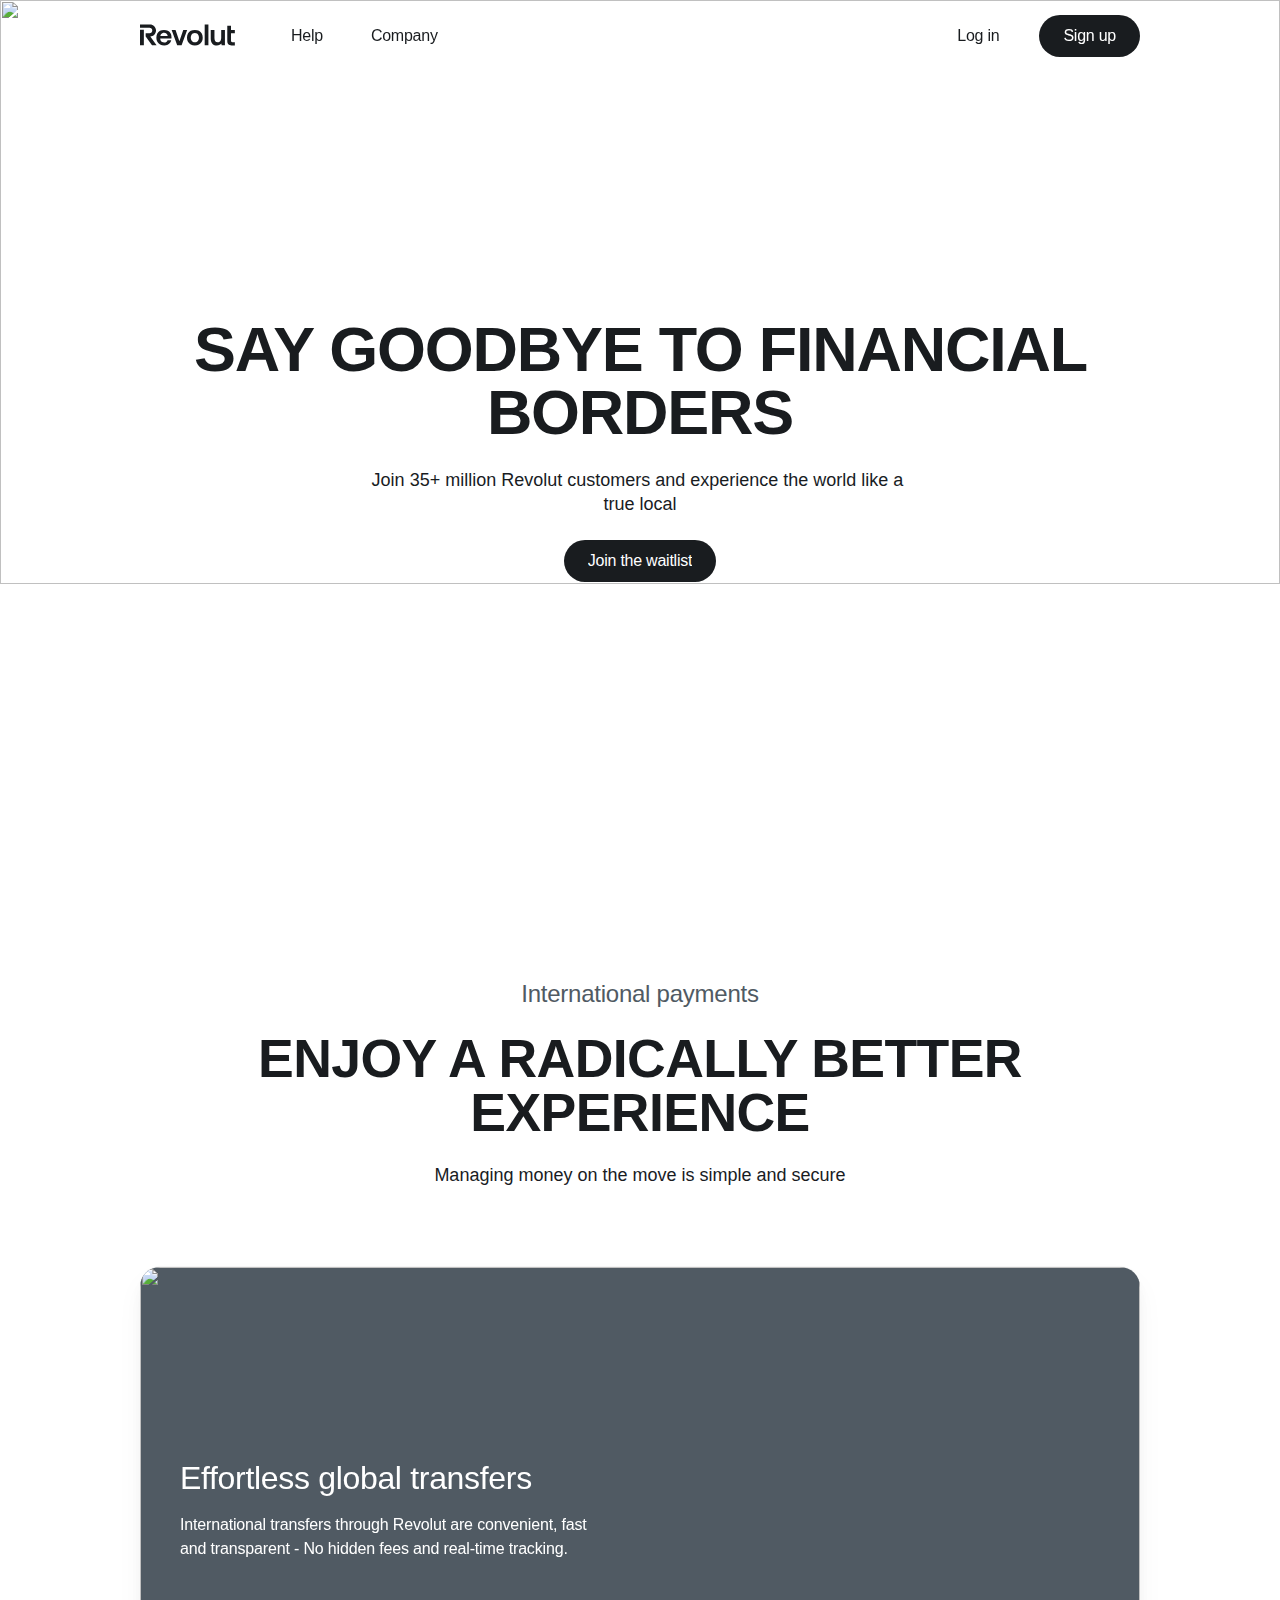
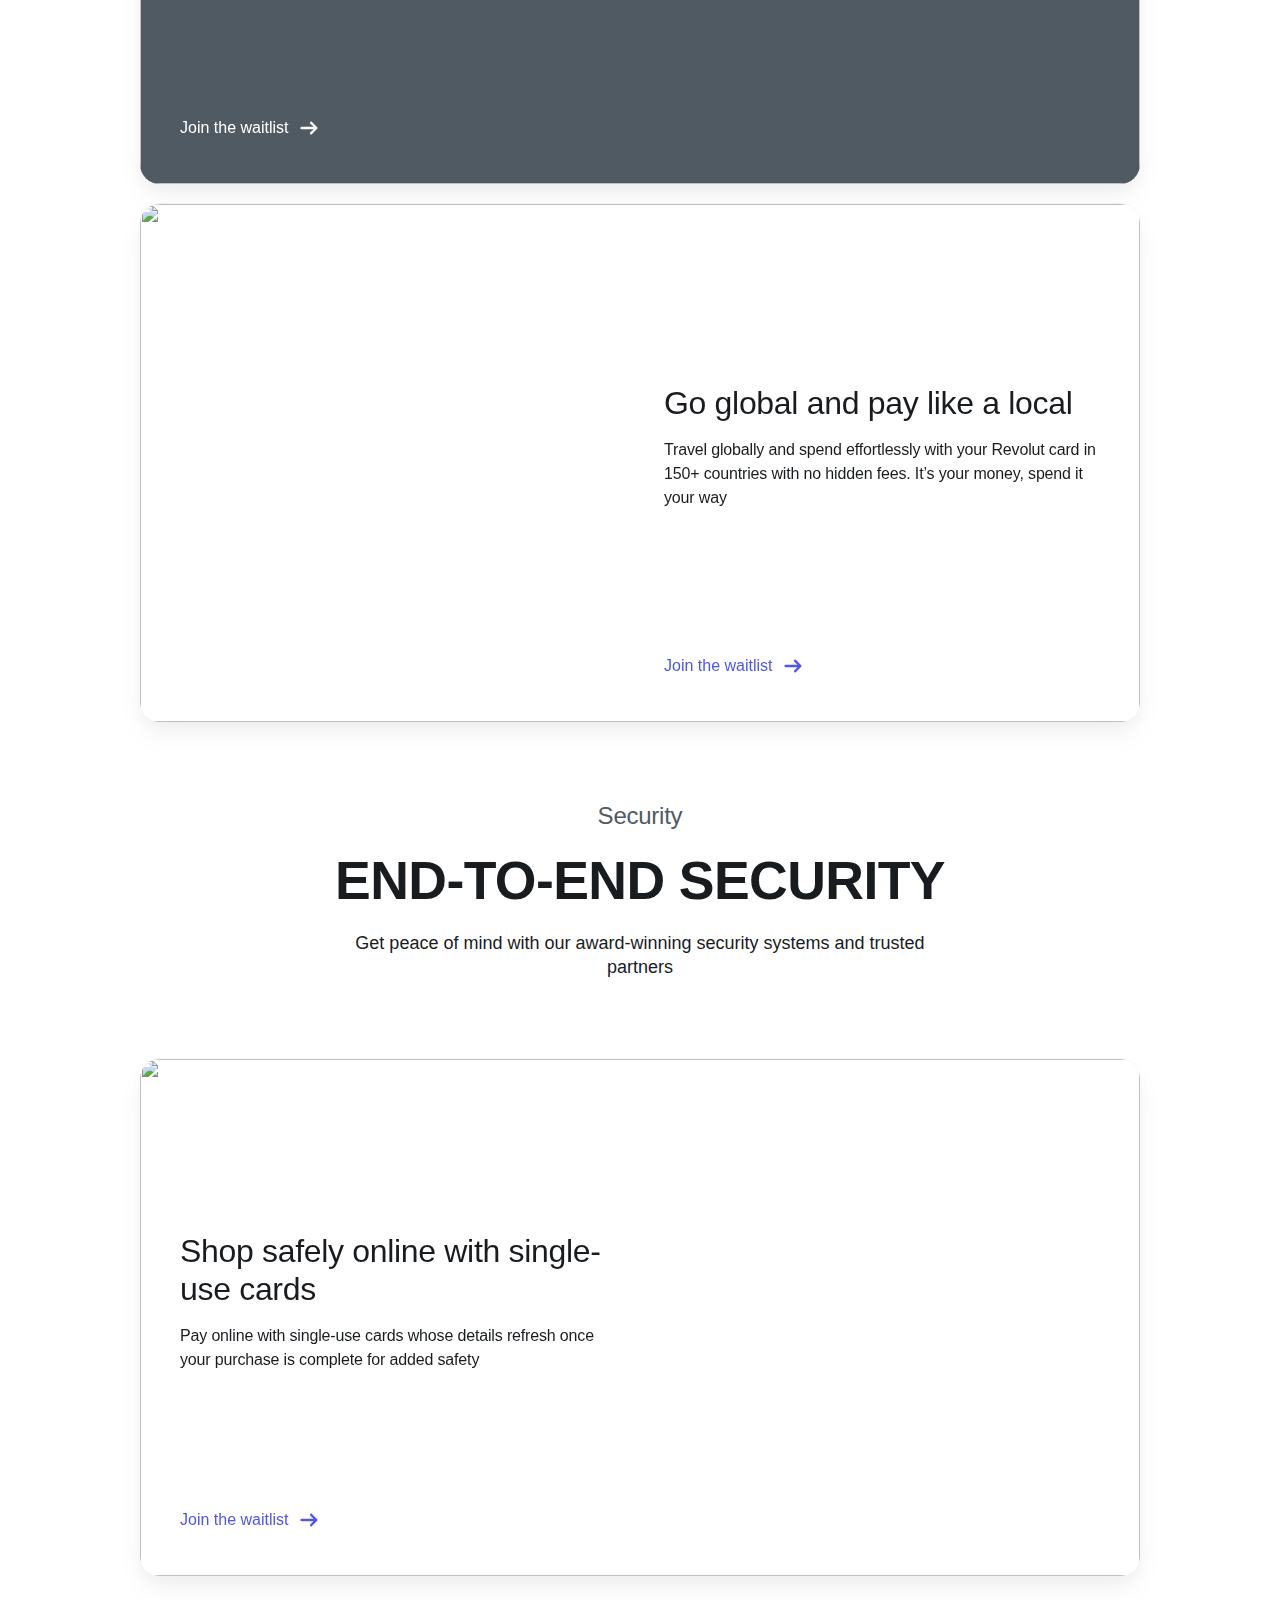
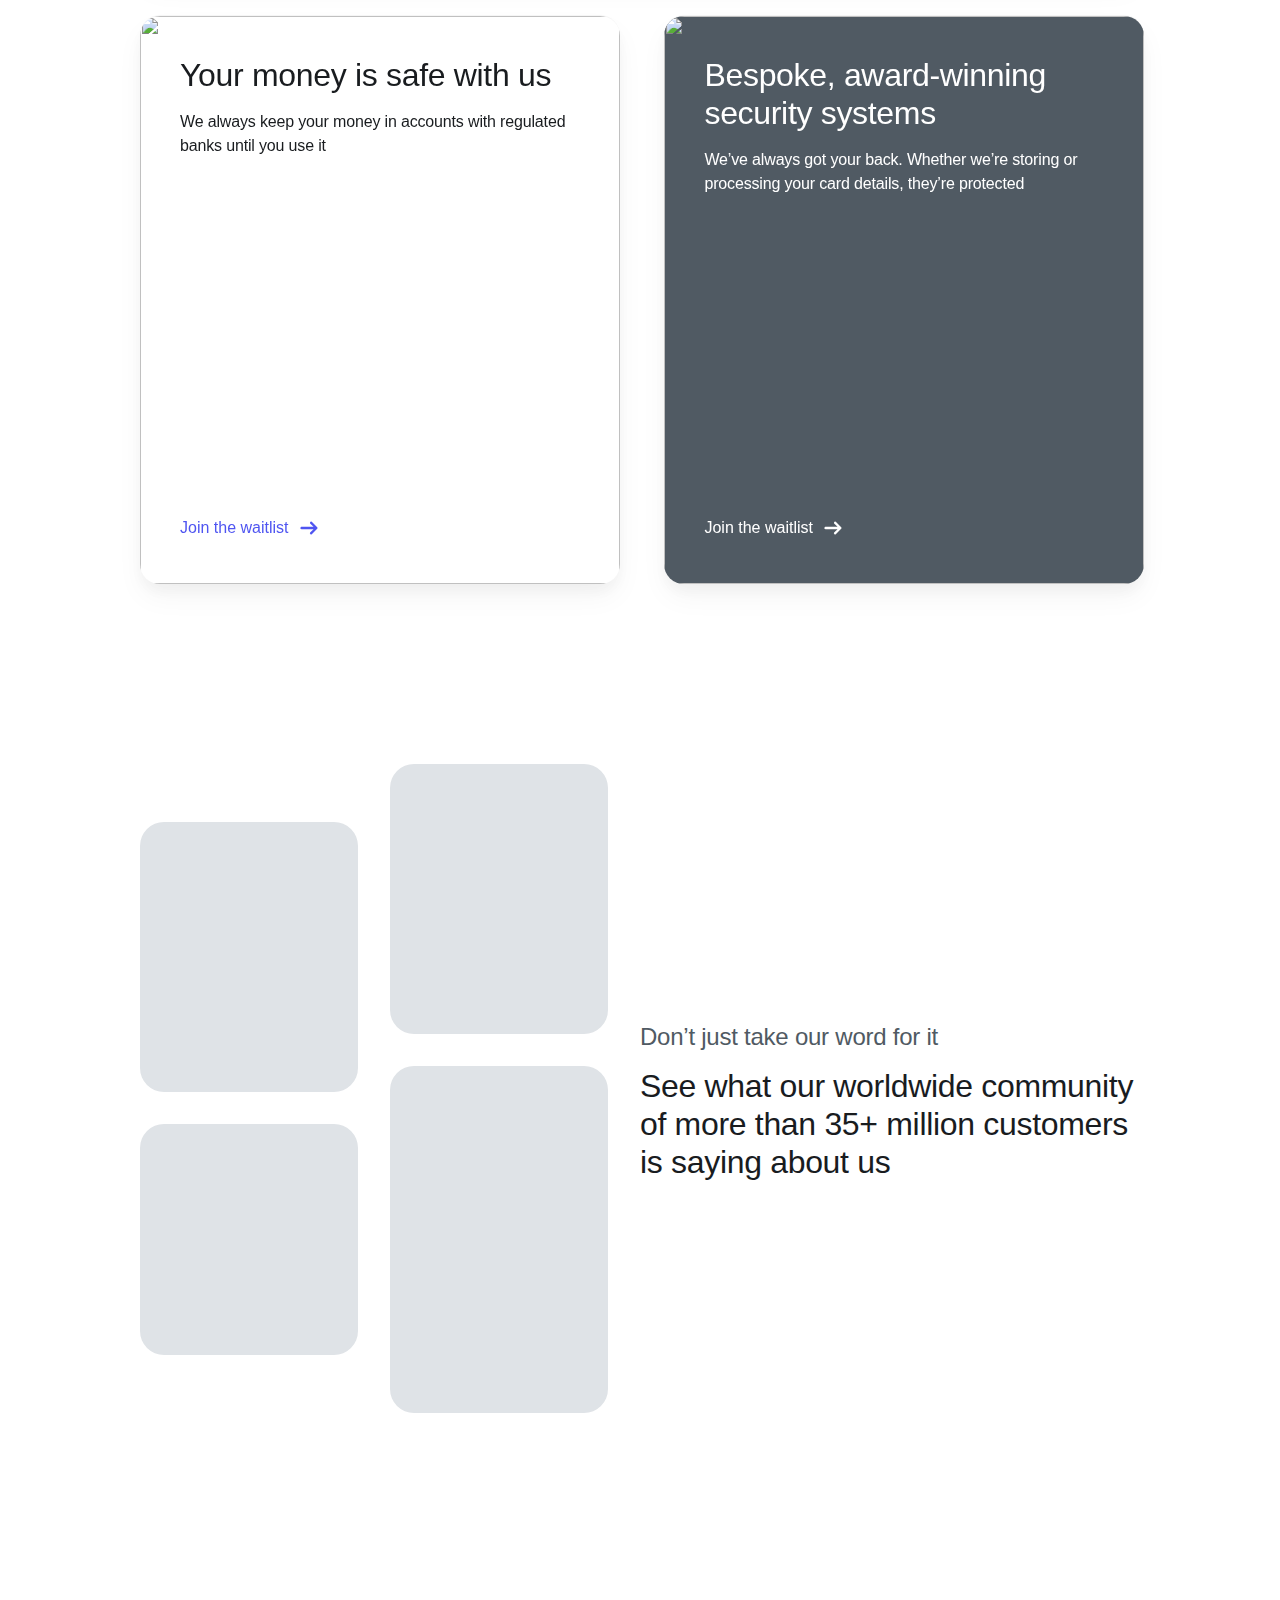
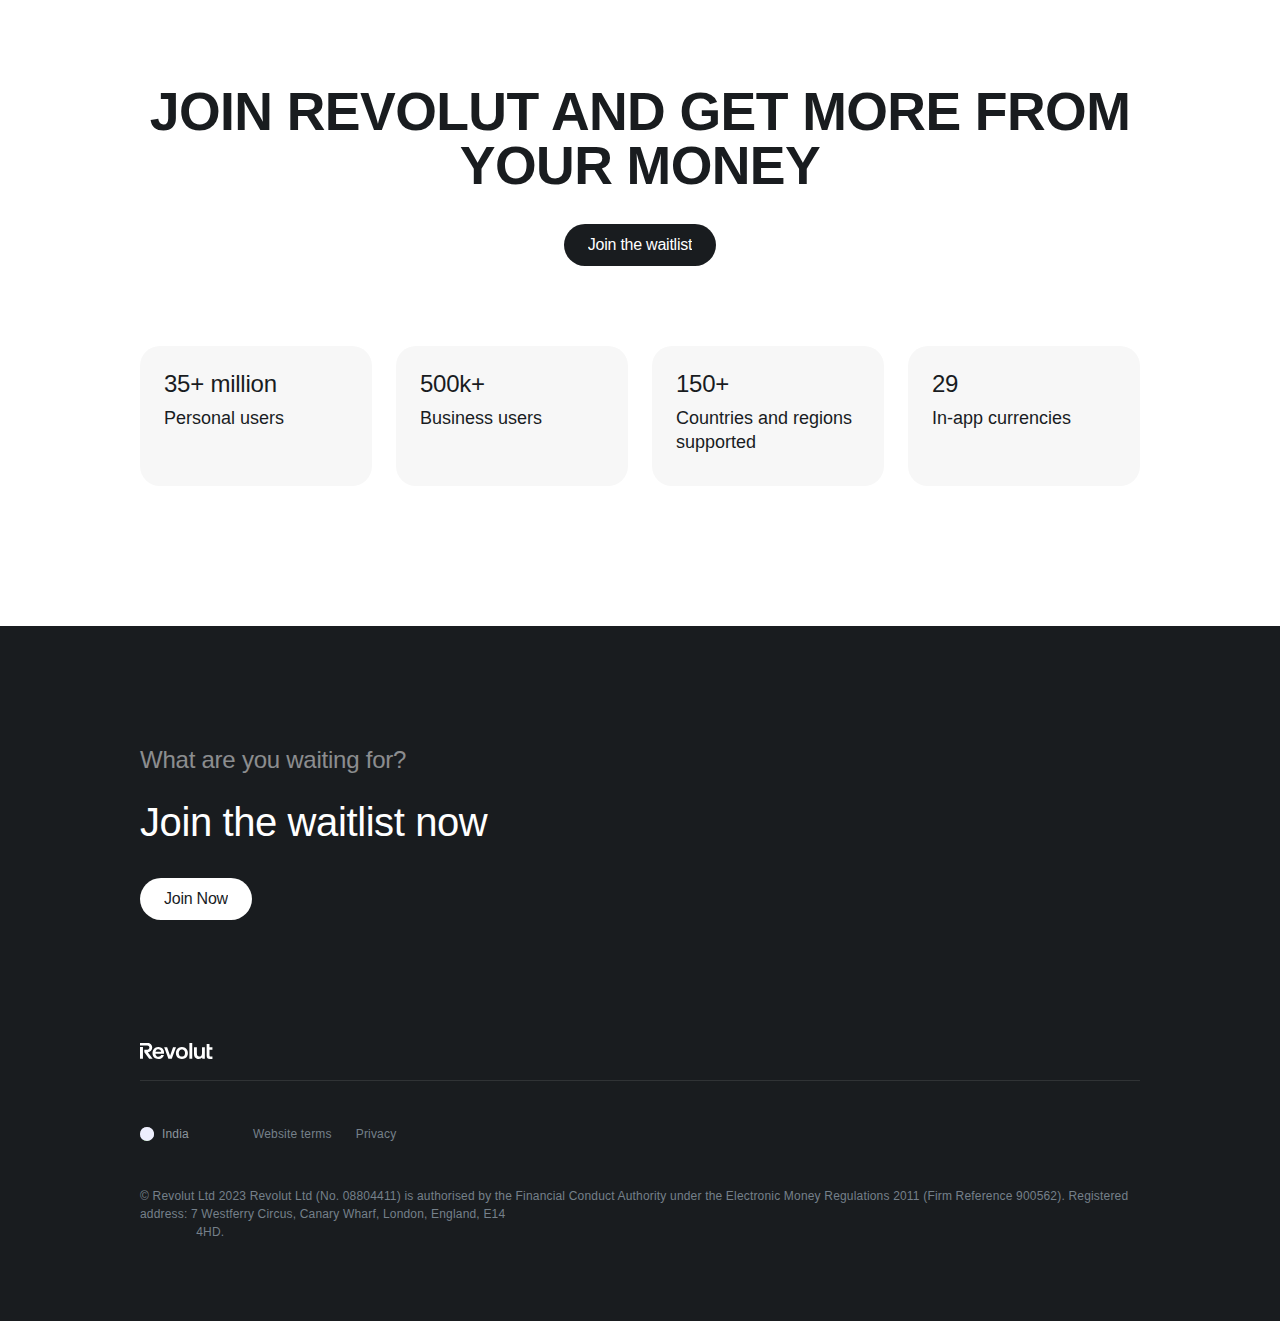
==== www.revolut.com/en-IN/index.html @ b155bac2 "version1" ====
<!DOCTYPE html>
<html data-theme-accessible="true" data-feature-revolut9="true" data-feature-revolut10="true" data-theme="light" lang="en-IN">

<head>
    <meta charSet="utf-8" />
    <title>Revolut India - Breaking financial borders</title>
    <meta name="description" content="Fast and safe international payments with competitive FX rates" />
    <meta name="twitter:card" content="summary_large_image" />
    <meta name="twitter:site" content="@RevolutApp" />
    <meta property="og:title" content="Revolut India - Breaking financial borders" />
    <meta property="og:description" content="Fast and safe international payments with competitive FX rates" />
    <meta property="og:url" content="https://www.revolut.com/en-IN/" />
    <meta property="og:type" content="website" />
    <meta property="og:image" content="https://cdn.revolut.com/website/images/img-og-retail.png" />
    <meta property="og:image:alt" content="Revolut" />
    <meta property="og:image:width" content="1200" />
    <meta property="og:image:height" content="630" />
    <meta property="og:locale" content="en_IN" />
    <meta property="og:site_name" content="Revolut" />
    <link rel="canonical" href="https://www.revolut.com/en-IN/" />
    <meta name="msapplication-TileColor" content="#191C1F" />
    <meta name="viewport" content="initial-scale=1.0, width=device-width" />
    <meta name="format-detection" content="telephone=no" />
    <meta name="theme-color" content="#ffffff" />
    <meta property="keywords" content="India, Remittance, Forex, Foreign Exchange" />
    <link rel="mask-icon" color="#191C1F" href="https://cdn.revolut.com/website/images/safari-pinned-tab.svg" />
    <link rel="apple-touch-icon" sizes="180x180" href="https://cdn.revolut.com/website/images/apple-touch-icon.png" />
    <link rel="icon" type="image/png" sizes="32x32" href="https://cdn.revolut.com/website/images/favicon-32x32.png" />
    <link rel="icon" type="image/png" sizes="16x16" href="https://cdn.revolut.com/website/images/favicon-16x16.png" />
    <link rel="preconnect" href="https://assets.revolut.com" />
    <link rel="dns-prefetch" href="https://assets.revolut.com" />
    <link rel="preconnect" href="https://cdn.revolut.com" />
    <link rel="dns-prefetch" href="https://cdn.revolut.com" />
    <link rel="preload" as="font" type="font/woff2" href="https://assets.revolut.com/media/fonts/AeonikPro-Black.woff2" crossorigin="anonymous" />
    <link rel="preload" as="font" type="font/woff2" href="https://assets.revolut.com/media/fonts/AeonikPro-Medium.woff2" crossorigin="anonymous" />
    <link rel="preload" as="font" type="font/woff2" href="https://assets.revolut.com/media/fonts/AeonikPro-Regular.woff2" crossorigin="anonymous" />
    <link rel="preload" as="font" type="font/woff2" href="https://assets.revolut.com/media/fonts/Inter-Regular.woff2" crossorigin="anonymous" />
    <link rel="preload" as="font" type="font/woff2" href="https://assets.revolut.com/media/fonts/Inter-Medium.woff2" crossorigin="anonymous" />
    <link rel="preload" as="font" type="font/woff2" href="https://assets.revolut.com/media/fonts/Inter-SemiBold.woff2" crossorigin="anonymous" />
    <script type="application/ld+json">
        {
            "@context": "https://schema.org",
            "@type": "Organization",
            "name": "Revolut",
            "url": "http://revolut.com",
            "logo": "https://cdn.revolut.com/website/images/revolut-logo.svg",
            "sameAs": ["https://www.facebook.com/revolutapp", "https://www.instagram.com/revolutapp", "https://twitter.com/RevolutApp", "https://www.linkedin.com/company/revolut", "https://www.tiktok.com/@revolutapp"]
        }
    </script>
    <meta name="robots" content="index,follow" />
    <link rel="preload" as="image" imageSrcSet="/_next/image-asset/w:1080/q:90/https%3A%2F%2Fassets.revolut.com%2Fwebsite%2Fassets%2Fretail%2Fhome-V4%2FHero.jpg 1080w, /_next/image-asset/w:2048/q:90/https%3A%2F%2Fassets.revolut.com%2Fwebsite%2Fassets%2Fretail%2Fhome-V4%2FHero.jpg 2048w, /_next/image-asset/w:3840/q:90/https%3A%2F%2Fassets.revolut.com%2Fwebsite%2Fassets%2Fretail%2Fhome-V4%2FHero.jpg 3840w"
        imageSizes="100vw" />
    <link rel="preload" as="image" imageSrcSet="/_next/image-asset/w:1080/q:90/https%3A%2F%2Fassets.revolut.com%2Fwebsite%2Fassets%2Fretail%2Fhome-V4%2FHero_Mobile.png 1080w, /_next/image-asset/w:2048/q:90/https%3A%2F%2Fassets.revolut.com%2Fwebsite%2Fassets%2Fretail%2Fhome-V4%2FHero_Mobile.png 2048w, /_next/image-asset/w:3840/q:90/https%3A%2F%2Fassets.revolut.com%2Fwebsite%2Fassets%2Fretail%2Fhome-V4%2FHero_Mobile.png 3840w"
        imageSizes="100vw" />
    <meta name="next-head-count" content="39" /><noscript data-n-css=""></noscript>
    <script defer="" nomodule="" src="https://www.revolut.com/_next/static/chunks/polyfills-c67a75d1b6f99dc8.js"></script>
    <script src="https://polyfill.io/v3/polyfill.min.js?features=Intl.getCanonicalLocales%2CIntl.Locale%2CIntl.PluralRules%2CIntl.PluralRules.~locale.en%2CIntl.NumberFormat%2CIntl.NumberFormat.~locale.en%2CIntl.DisplayNames%2CIntl.DisplayNames.~locale.en%2CIntl.DateTimeFormat%2CIntl.DateTimeFormat.~locale.en%2CIntl.DateTimeFormat.prototype.formatToParts%2CObject.hasOwn&amp;flags=gated"
        defer="" data-nscript="beforeInteractive"></script>
    <script defer="" src="https://www.revolut.com/_next/static/chunks/4170-8972f0ad0fb1a975.js"></script>
    <script defer="" src="https://www.revolut.com/_next/static/chunks/2032-7e5bb8412aa724ac.js"></script>
    <script defer="" src="https://www.revolut.com/_next/static/chunks/387-2b22572f865d04f8.js"></script>
    <script defer="" src="https://www.revolut.com/_next/static/chunks/5146.e128679694c3f7fb.js"></script>
    <script defer="" src="https://www.revolut.com/_next/static/chunks/2675-a2d3faa7af99776e.js"></script>
    <script defer="" src="https://www.revolut.com/_next/static/chunks/2613.cb93b96804452a94.js"></script>
    <script defer="" src="https://www.revolut.com/_next/static/chunks/7164.e6237651c1ced95f.js"></script>
    <script defer="" src="https://www.revolut.com/_next/static/chunks/1074.250140c0f70c31c3.js"></script>
    <script defer="" src="https://www.revolut.com/_next/static/chunks/9501.c33864c5aa279509.js"></script>
    <script defer="" src="https://www.revolut.com/_next/static/chunks/9920.845ccaaedc585a77.js"></script>
    <script defer="" src="https://www.revolut.com/_next/static/chunks/5166.f11514133935a4ba.js"></script>
    <script defer="" src="https://www.revolut.com/_next/static/chunks/4226.dff07f55148b4f58.js"></script>
    <script defer="" src="https://www.revolut.com/_next/static/chunks/3920.50201734c215ed3a.js"></script>
    <script defer="" src="https://www.revolut.com/_next/static/chunks/5162.27571315000cfecf.js"></script>
    <script defer="" src="https://www.revolut.com/_next/static/chunks/5249.31cd75933fb39654.js"></script>
    <script defer="" src="https://www.revolut.com/_next/static/chunks/7403.3a4cbb9aca0c8d2a.js"></script>
    <script defer="" src="https://www.revolut.com/_next/static/chunks/8588.b25c63d3e6b22b18.js"></script>
    <script defer="" src="https://www.revolut.com/_next/static/chunks/8019.691ce3f987b0f425.js"></script>
    <script src="https://www.revolut.com/_next/static/chunks/webpack-006709b7a7e1d212.js" defer=""></script>
    <script src="https://www.revolut.com/_next/static/chunks/framework-ce84985cd166733a.js" defer=""></script>
    <script src="https://www.revolut.com/_next/static/chunks/main-60a9269c1fed0b0c.js" defer=""></script>
    <script src="https://www.revolut.com/_next/static/chunks/pages/_app-c78b531d87e79c82.js" defer=""></script>
    <script src="https://www.revolut.com/_next/static/chunks/8237-f2d53748f9552754.js" defer=""></script>
    <script src="https://www.revolut.com/_next/static/chunks/5898-a06a0cd3e2f9e475.js" defer=""></script>
    <script src="https://www.revolut.com/_next/static/chunks/4257-37ad6544fb3fd3d6.js" defer=""></script>
    <script src="https://www.revolut.com/_next/static/chunks/2265-d0e89ed5b8865dd9.js" defer=""></script>
    <script src="https://www.revolut.com/_next/static/chunks/9133-6f016396b5cf8ed9.js" defer=""></script>
    <script src="https://www.revolut.com/_next/static/chunks/1722-1295ddd4e1a95855.js" defer=""></script>
    <script src="https://www.revolut.com/_next/static/chunks/3245-c4af5eb19d33c89b.js" defer=""></script>
    <script src="https://www.revolut.com/_next/static/chunks/2238-44aaf9fdf9ee1f70.js" defer=""></script>
    <script src="https://www.revolut.com/_next/static/chunks/1664-62d579b4ba66033d.js" defer=""></script>
    <script src="https://www.revolut.com/_next/static/chunks/2055-9dd3068cb2c240a8.js" defer=""></script>
    <script src="https://www.revolut.com/_next/static/chunks/6563-22baf3c993b8d609.js" defer=""></script>
    <script src="https://www.revolut.com/_next/static/chunks/1579-760769b472404c7e.js" defer=""></script>
    <script src="https://www.revolut.com/_next/static/chunks/6633-b57d307940be750d.js" defer=""></script>
    <script src="https://www.revolut.com/_next/static/chunks/2426-912c5c166c474faf.js" defer=""></script>
    <script src="https://www.revolut.com/_next/static/chunks/6295-6dd93411b0fceeb6.js" defer=""></script>
    <script src="https://www.revolut.com/_next/static/chunks/6206-330a3fe4e2604195.js" defer=""></script>
    <script src="https://www.revolut.com/_next/static/chunks/9716-e6003502c7ddcb76.js" defer=""></script>
    <script src="https://www.revolut.com/_next/static/chunks/121-ce95ae4d6edb79d9.js" defer=""></script>
    <script src="https://www.revolut.com/_next/static/chunks/1586-193ec4fb6cc600da.js" defer=""></script>
    <script src="https://www.revolut.com/_next/static/chunks/8465-d1a3386efcce5330.js" defer=""></script>
    <script src="https://www.revolut.com/_next/static/chunks/4325-846e0dc36700b7f1.js" defer=""></script>
    <script src="https://www.revolut.com/_next/static/chunks/8910-f7e153d9fa6c4327.js" defer=""></script>
    <script src="https://www.revolut.com/_next/static/chunks/pages/index-5855bca0ea9fb5a2.js" defer=""></script>
    <script src="https://www.revolut.com/_next/static/s-uPSPfooIAAGzwnpf2Cl/_buildManifest.js" defer=""></script>
    <script src="https://www.revolut.com/_next/static/s-uPSPfooIAAGzwnpf2Cl/_ssgManifest.js" defer=""></script>
    <style data-styled="" data-styled-version="5.3.11">
        .eMtgdA {
            box-sizing: border-box;
            margin: 0;
            padding: 0;
            font: inherit;
        }

        /*!sc*/

        .hTFxko {
            box-sizing: border-box;
            margin: 0;
            padding: 0;
            font: inherit;
            min-width: 0;
        }

        /*!sc*/

        .bkCnie {
            box-sizing: border-box;
            margin: 0;
            padding: 0;
            font: inherit;
            -webkit-flex: 1 1;
            -ms-flex: 1 1;
            flex: 1 1;
            height: var(--rui-space-s32);
            display: -webkit-box;
            display: -webkit-flex;
            display: -ms-flexbox;
            display: flex;
        }

        /*!sc*/

        @media screen and (min-width:1920px) {
            .bkCnie {
                height: var(--rui-space-s40);
            }
        }

        /*!sc*/

        .iUDYJj {
            box-sizing: border-box;
            margin: 0;
            padding: 0;
            font: inherit;
            width: 100%;
        }

        /*!sc*/

        .gwbgho {
            box-sizing: border-box;
            margin: 0;
            padding: 0;
            font: inherit;
            display: -webkit-box;
            display: -webkit-flex;
            display: -ms-flexbox;
            display: flex;
        }

        /*!sc*/

        .bwaeom {
            box-sizing: border-box;
            margin: 0;
            padding: 0;
            font: inherit;
            pointer-events: none;
            min-width: 0;
        }

        /*!sc*/

        .bqwQoF {
            box-sizing: border-box;
            margin: 0;
            padding: 0;
            font: inherit;
        }

        /*!sc*/

        @media screen and (min-width:1024px) {
            .bqwQoF {
                display: none;
            }
        }

        /*!sc*/

        .cgrqMs {
            box-sizing: border-box;
            margin: 0;
            padding: 0;
            font: inherit;
            max-width: 100%;
            min-height: 100vh;
        }

        /*!sc*/

        .gJMito {
            box-sizing: border-box;
            margin: 0;
            padding: 0;
            font: inherit;
            min-height: auto;
            display: -webkit-box;
            display: -webkit-flex;
            display: -ms-flexbox;
            display: flex;
        }

        /*!sc*/

        @media screen and (min-width:1024px) {
            .gJMito {
                min-height: 100vh;
            }
        }

        /*!sc*/

        .hkXscJ {
            box-sizing: border-box;
            margin: 0;
            padding: 0;
            font: inherit;
            width: 100%;
            overflow: hidden;
            height: 100%;
            max-height: 200vh;
        }

        /*!sc*/

        @media screen and (max-width:1023px) {
            .hkXscJ {
                display: none;
            }
        }

        /*!sc*/

        .joUpzD {
            box-sizing: border-box;
            margin: 0;
            padding: 0;
            font: inherit;
            overflow: hidden;
        }

        /*!sc*/

        .pwOFu {
            box-sizing: border-box;
            margin: 0;
            padding: 0;
            font: inherit;
            overflow: hidden;
        }

        /*!sc*/

        @media screen and (min-width:1024px) {
            .pwOFu {
                display: none;
            }
        }

        /*!sc*/

        .dVOCfZ {
            box-sizing: border-box;
            margin: 0;
            padding: 0;
            font: inherit;
            margin-bottom: var(--rui-space-s48);
            margin-left: auto;
            margin-right: auto;
            margin-top: var(--rui-space-s48);
            padding-left: var(--rui-space-s20);
            padding-right: var(--rui-space-s20);
            width: 100%;
        }

        /*!sc*/

        @media screen and (min-width:1024px) {
            .dVOCfZ {
                margin-top: 80px;
                margin-bottom: 80px;
                padding-left: 0;
                padding-right: 0;
            }
        }

        /*!sc*/

        @media screen and (min-width:1920px) {
            .dVOCfZ {
                margin-top: 160px;
                margin-bottom: 160px;
            }
        }

        /*!sc*/

        .gbdyDL {
            box-sizing: border-box;
            margin: 0;
            padding: 0;
            font: inherit;
            width: 100%;
            display: -webkit-box;
            display: -webkit-flex;
            display: -ms-flexbox;
            display: flex;
        }

        /*!sc*/

        .brgVtP {
            box-sizing: border-box;
            margin: 0;
            padding: 0;
            font: inherit;
            width: 100%;
            min-width: 0;
        }

        /*!sc*/

        .dWQrtk {
            box-sizing: border-box;
            margin: 0;
            padding: 0;
            font: inherit;
            width: 100%;
            min-width: 0;
        }

        /*!sc*/

        @media screen and (min-width:1024px) {
            .dWQrtk {
                width: 60%;
            }
        }

        /*!sc*/

        @media screen and (min-width:1920px) {
            .dWQrtk {
                width: 80%;
            }
        }

        /*!sc*/

        .iqmbuT {
            box-sizing: border-box;
            margin: 0;
            padding: 0;
            font: inherit;
            margin-left: auto;
            margin-right: auto;
            width: 100%;
            min-width: 0;
        }

        /*!sc*/

        @media screen and (min-width:1024px) {
            .iqmbuT {
                width: 60%;
            }
        }

        /*!sc*/

        @media screen and (min-width:1920px) {
            .iqmbuT {
                width: 80%;
            }
        }

        /*!sc*/

        .doVmft {
            box-sizing: border-box;
            margin: 0;
            padding: 0;
            font: inherit;
            background-color: #505a63;
            color: #fff;
            min-width: 0;
        }

        /*!sc*/

        .hpoCtN {
            box-sizing: border-box;
            margin: 0;
            padding: 0;
            font: inherit;
            color: #fff;
            display: -webkit-box;
            display: -webkit-flex;
            display: -ms-flexbox;
            display: flex;
        }

        /*!sc*/

        .hdgcKm {
            box-sizing: border-box;
            margin: 0;
            padding: 0;
            font: inherit;
            background-color: #fff;
            min-width: 0;
        }

        /*!sc*/

        .jLUtqq {
            box-sizing: border-box;
            margin: 0;
            padding: 0;
            font: inherit;
            color: #4f55f1;
            display: -webkit-box;
            display: -webkit-flex;
            display: -ms-flexbox;
            display: flex;
        }

        /*!sc*/

        .hjGhmc {
            box-sizing: border-box;
            margin: 0;
            padding: 0;
            font: inherit;
            height: var(--rui-space-s40);
            width: var(--rui-space-s40);
        }

        /*!sc*/

        @media screen and (min-width:1024px) {
            .hjGhmc {
                width: 80px;
                height: 80px;
            }
        }

        /*!sc*/

        @media screen and (min-width:1920px) {
            .hjGhmc {
                width: 120px;
                height: 120px;
            }
        }

        /*!sc*/

        .hXXrXu {
            box-sizing: border-box;
            margin: 0;
            padding: 0;
            font: inherit;
            width: 100%;
            -webkit-flex: auto;
            -ms-flex: auto;
            flex: auto;
            -webkit-order: 1;
            -ms-flex-order: 1;
            order: 1;
        }

        /*!sc*/

        @media screen and (min-width:1024px) {
            .hXXrXu {
                -webkit-flex: 1;
                -ms-flex: 1;
                flex: 1;
            }
        }

        /*!sc*/

        @media screen and (min-width:1024px) {
            .hXXrXu {
                -webkit-order: 2;
                -ms-flex-order: 2;
                order: 2;
            }
        }

        /*!sc*/

        .bLGaFH {
            box-sizing: border-box;
            margin: 0;
            padding: 0;
            font: inherit;
            color: #505a63;
            min-width: 0;
        }

        /*!sc*/

        .jsjHOi {
            box-sizing: border-box;
            margin: 0;
            padding: 0;
            font: inherit;
            margin-bottom: var(--rui-space-s4);
            min-width: 0;
            max-width: 100%;
        }

        /*!sc*/

        .fFNSLs {
            box-sizing: border-box;
            margin: 0;
            padding: 0;
            font: inherit;
            width: auto;
            -webkit-flex: 1;
            -ms-flex: 1;
            flex: 1;
            -webkit-order: 2;
            -ms-flex-order: 2;
            order: 2;
            display: -webkit-box;
            display: -webkit-flex;
            display: -ms-flexbox;
            display: flex;
        }

        /*!sc*/

        @media screen and (min-width:400px) {
            .fFNSLs {
                width: 100%;
            }
        }

        /*!sc*/

        @media screen and (min-width:1024px) {
            .fFNSLs {
                -webkit-order: 1;
                -ms-flex-order: 1;
                order: 1;
            }
        }

        /*!sc*/

        .bNBbtE {
            box-sizing: border-box;
            margin: 0;
            padding: 0;
            font: inherit;
            margin-bottom: var(--rui-space-s20);
            margin-left: auto;
            margin-right: auto;
            margin-top: var(--rui-space-s20);
            padding-left: var(--rui-space-s20);
            padding-right: var(--rui-space-s20);
            width: 100%;
        }

        /*!sc*/

        @media screen and (min-width:1024px) {
            .bNBbtE {
                padding-left: 0;
                padding-right: 0;
            }
        }

        /*!sc*/

        .fDviuG {
            box-sizing: border-box;
            margin: 0;
            padding: 0;
            font: inherit;
            height: 100%;
            display: -webkit-box;
            display: -webkit-flex;
            display: -ms-flexbox;
            display: flex;
        }

        /*!sc*/

        .dVrMwx {
            box-sizing: border-box;
            margin: 0;
            padding: 0;
            font: inherit;
            margin-top: 0;
            min-width: 0;
        }

        /*!sc*/

        .fgxAwG {
            box-sizing: border-box;
            margin: 0;
            padding: 0;
            font: inherit;
            margin-bottom: 0;
            margin-left: auto;
            margin-right: auto;
            margin-top: 0;
            padding-left: var(--rui-space-s20);
            padding-right: var(--rui-space-s20);
            color: #191c1f;
            width: 100%;
        }

        /*!sc*/

        @media screen and (min-width:1024px) {
            .fgxAwG {
                padding-left: 0;
                padding-right: 0;
            }
        }

        /*!sc*/

        .jQAhcZ {
            box-sizing: border-box;
            margin: 0;
            padding: 0;
            font: inherit;
            margin-bottom: var(--rui-space-s40);
            margin-top: var(--rui-space-s40);
            padding-bottom: var(--rui-space-s8);
            padding-left: var(--rui-space-s20);
            padding-right: var(--rui-space-s20);
            border-bottom: 1px solid;
            border-bottom-color: rgba(255, 255, 255, 0.1);
            display: -webkit-box;
            display: -webkit-flex;
            display: -ms-flexbox;
            display: flex;
        }

        /*!sc*/

        @media screen and (min-width:1024px) {
            .jQAhcZ {
                padding-left: 0;
                padding-right: 0;
            }
        }

        /*!sc*/

        .kBjPGM {
            box-sizing: border-box;
            margin: 0;
            padding: 0;
            font: inherit;
            -webkit-flex: 1 1;
            -ms-flex: 1 1;
            flex: 1 1;
            height: var(--rui-space-s24);
            display: -webkit-box;
            display: -webkit-flex;
            display: -ms-flexbox;
            display: flex;
        }

        /*!sc*/

        @media screen and (min-width:1920px) {
            .kBjPGM {
                height: var(--rui-space-s32);
            }
        }

        /*!sc*/

        .dAacPo {
            box-sizing: border-box;
            margin: 0;
            padding: 0;
            font: inherit;
            margin-bottom: var(--rui-space-s40);
            padding-left: var(--rui-space-s20);
            padding-right: var(--rui-space-s20);
        }

        /*!sc*/

        @media screen and (min-width:1024px) {
            .dAacPo {
                padding-left: 0;
                padding-right: 0;
            }
        }

        /*!sc*/

        .fUhwUb {
            box-sizing: border-box;
            margin: 0;
            padding: 0;
            font: inherit;
            width: 100%;
            height: auto;
            max-width: 100%;
            width: 14px;
            height: 14px;
            border-radius: var(--rui-radius-round);
            display: inline-block;
        }

        /*!sc*/

        .dDglqp {
            box-sizing: border-box;
            margin: 0;
            padding: 0;
            font: inherit;
            margin-right: var(--rui-space-s24);
        }

        /*!sc*/

        .gDTNam {
            box-sizing: border-box;
            margin: 0;
            padding: 0;
            font: inherit;
            padding-top: var(--rui-space-s4);
            padding-bottom: var(--rui-space-s4);
            color: #75808a;
            min-width: 0;
            display: block;
        }

        /*!sc*/

        data-styled.g1[id="Box-rui__sc-1g1k12l-0"] {
            content: "eMtgdA,hTFxko,bkCnie,iUDYJj,gwbgho,bwaeom,bqwQoF,cgrqMs,gJMito,hkXscJ,joUpzD,pwOFu,dVOCfZ,gbdyDL,brgVtP,dWQrtk,iqmbuT,doVmft,hpoCtN,hdgcKm,jLUtqq,hjGhmc,hXXrXu,bLGaFH,jsjHOi,fFNSLs,bNBbtE,fDviuG,dVrMwx,fgxAwG,jQAhcZ,kBjPGM,dAacPo,fUhwUb,dDglqp,gDTNam,"
        }

        /*!sc*/

        .gvbSTM {
            position: absolute;
            top: 0;
            left: 0;
            right: 0;
            bottom: 0;
            display: block;
            border-radius: inherit;
            -webkit-transition: inherit;
            transition: inherit;
            background-color: var(--rui-color-state-overlay);
            pointer-events: none;
            z-index: -1;
        }

        /*!sc*/

        data-styled.g2[id="ButtonBase__ButtonStateLayer-rui__sc-1aqanxw-0"] {
            content: "gvbSTM,"
        }

        /*!sc*/

        .dEIzZN {
            box-sizing: border-box;
            border: none;
            font: inherit;
            color: inherit;
            text-align: inherit;
            -webkit-text-decoration: none;
            text-decoration: none;
            -webkit-transition: box-shadow var(--rui-timing-shadow);
            transition: box-shadow var(--rui-timing-shadow);
            background: transparent;
            border-radius: var(--rui-radius-button-base);
            padding: 0;
            margin: 0;
            position: relative;
            isolation: isolate;
            --rui-color-state-overlay: transparent;
            display: -webkit-box;
            display: -webkit-flex;
            display: -ms-flexbox;
            display: flex;
            -webkit-align-items: center;
            -webkit-box-align: center;
            -ms-flex-align: center;
            align-items: center;
            -webkit-box-pack: center;
            -webkit-justify-content: center;
            -ms-flex-pack: center;
            justify-content: center;
        }

        /*!sc*/

        @supports selector(:focus-visible) {
            .dEIzZN {
                outline: none;
            }
        }

        /*!sc*/

        .dEIzZN:focus-visible {
            box-shadow: var(--rui-shadow-focus);
        }

        /*!sc*/

        .dEIzZN:enabled:not([aria-disabled='true']) {
            cursor: pointer;
        }

        /*!sc*/

        .dEIzZN:any-link {
            -webkit-text-decoration: none;
            text-decoration: none;
        }

        /*!sc*/

        .dEIzZN:disabled {
            pointer-events: none;
        }

        /*!sc*/

        .egNBzp {
            box-sizing: border-box;
            border: none;
            font: inherit;
            color: inherit;
            text-align: inherit;
            -webkit-text-decoration: none;
            text-decoration: none;
            -webkit-transition: box-shadow var(--rui-timing-shadow);
            transition: box-shadow var(--rui-timing-shadow);
            background: transparent;
            border-radius: var(--rui-radius-button-base);
            padding: 0;
            margin: 0;
            position: relative;
            isolation: isolate;
            --rui-color-state-overlay: transparent;
        }

        /*!sc*/

        @supports selector(:focus-visible) {
            .egNBzp {
                outline: none;
            }
        }

        /*!sc*/

        .egNBzp:focus-visible {
            box-shadow: var(--rui-shadow-focus);
        }

        /*!sc*/

        .egNBzp:enabled:not([aria-disabled='true']) {
            cursor: pointer;
        }

        /*!sc*/

        .egNBzp:any-link {
            -webkit-text-decoration: none;
            text-decoration: none;
        }

        /*!sc*/

        .egNBzp:disabled {
            pointer-events: none;
        }

        /*!sc*/

        data-styled.g3[id="ButtonBase__ButtonBaseWrapper-rui__sc-1aqanxw-1"] {
            content: "dEIzZN,egNBzp,"
        }

        /*!sc*/

        @font-face {
            font-family: 'Basier Circle';
            font-display: swap;
            font-weight: 400;
            src: url('https://assets.revolut.com/media/fonts/BasierCircle-Regular.woff2');
        }

        /*!sc*/

        @font-face {
            font-family: 'Basier Circle';
            font-display: swap;
            font-weight: 500;
            src: url('https://assets.revolut.com/media/fonts/BasierCircle-Medium.woff2');
        }

        /*!sc*/

        @font-face {
            font-family: 'Basier Circle';
            font-display: swap;
            font-weight: 600;
            src: url('https://assets.revolut.com/media/fonts/BasierCircle-SemiBold.woff2');
        }

        /*!sc*/

        @font-face {
            font-family: 'Inter';
            font-display: swap;
            font-weight: 400;
            src: url('https://assets.revolut.com/media/fonts/Inter-Regular.woff2');
        }

        /*!sc*/

        @font-face {
            font-family: 'Inter';
            font-display: swap;
            font-weight: 500;
            src: url('https://assets.revolut.com/media/fonts/Inter-Medium.woff2');
        }

        /*!sc*/

        @font-face {
            font-family: 'Inter';
            font-display: swap;
            font-weight: 600;
            src: url('https://assets.revolut.com/media/fonts/Inter-SemiBold.woff2');
        }

        /*!sc*/

        @font-face {
            font-family: 'Inter';
            font-display: swap;
            font-weight: 700;
            src: url('https://assets.revolut.com/media/fonts/Inter-Bold.woff2');
        }

        /*!sc*/

        @font-face {
            font-family: 'Aeonik Pro';
            font-display: swap;
            font-weight: 900;
            src: url('https://assets.revolut.com/media/fonts/AeonikPro-Black.woff2');
        }

        /*!sc*/

        :root {
            --rui-duration-xs: 100ms;
            --rui-duration-sm: 200ms;
            --rui-duration-md: 300ms;
            --rui-duration-lg: 450ms;
            --rui-duration-xl: 900ms;
            --rui-duration-spinner: 1700ms;
            --rui-duration-skeleton: 1500ms;
            --rui-duration-sticker-blink: 2000ms;
            --rui-duration-table-skeleton: 3000ms;
            --rui-easing-default: cubic-bezier(0.15, 0.5, 0.5, 1);
            --rui-easing-shadow: cubic-bezier(0.4, 0.3, 0.8, 0.6);
            --rui-easing-toast: cubic-bezier(0.175, 0.885, 0.21, 1.65);
            --rui-easing-linear: 'linear';
            --rui-timing-sm: var(--rui-duration-sm) var(--rui-easing-default);
            --rui-timing-md: var(--rui-duration-md) var(--rui-easing-default);
            --rui-timing-lg: var(--rui-duration-lg) var(--rui-easing-default);
            --rui-timing-xl: var(--rui-duration-xl) var(--rui-easing-default);
            --rui-timing-shadow: var(--rui-duration-sm) var(--rui-easing-shadow);
            --rui-font-default: -apple-system, BlinkMacSystemFont, 'Segoe UI', 'Roboto', 'Helvetica Neue', Helvetica, Arial, Arimo, sans-serif;
            --rui-font-system: var(--rui-font-default);
            --rui-font-brand: 'Basier Circle', var(--rui-font-system);
            --rui-font-emoji: 'Apple Color Emoji', 'Segoe UI Emoji', 'Segoe UI Symbol', 'Noto Color Emoji';
            --rui-font-marketing: 'Aeonik Pro', var(--rui-font-system);
            --rui-font-size-h0: 3.5rem;
            --rui-font-size-h1: 2.125rem;
            --rui-font-size-h2: 2rem;
            --rui-font-size-h3: 2rem;
            --rui-font-size-h4: 1.25rem;
            --rui-font-size-h5: 1.25rem;
            --rui-font-size-h6: 0.875rem;
            --rui-font-size-primary: 1rem;
            --rui-font-size-secondary: 1rem;
            --rui-font-size-bullet: 0.9375rem;
            --rui-font-size-caption: 0.875rem;
            --rui-font-size-small: 0.75rem;
            --rui-font-size-tiny: 0.625rem;
            --rui-font-size-small-tile: 0.75rem;
            --rui-font-size-display-1: 3.5rem;
            --rui-font-size-display-2: 2.5rem;
            --rui-font-size-display-3: 2rem;
            --rui-line-height-h0: 1.2857142857142858;
            --rui-line-height-h1: 1.1764705882352942;
            --rui-line-height-h2: 1.125;
            --rui-line-height-h3: 1.375;
            --rui-line-height-h4: 1.4;
            --rui-line-height-h5: 1.4;
            --rui-line-height-h6: 1.5714285714285714;
            --rui-line-height-primary: 1.375;
            --rui-line-height-secondary: 1.375;
            --rui-line-height-bullet: 2.4;
            --rui-line-height-caption: 1.5714285714285714;
            --rui-line-height-small: 1.6666666666666667;
            --rui-line-height-tiny: 1.2;
            --rui-line-height-small-tile: 1.5;
            --rui-line-height-display-1: 1.2;
            --rui-line-height-display-2: 1.2;
            --rui-line-height-display-3: 1.2;
            --rui-letter-spacing-normal: normal;
            --rui-letter-spacing-h0: calc(-1em / 56);
            --rui-letter-spacing-h1: calc(0.2em / 34);
            --rui-letter-spacing-h2: calc(0.2em / 32);
            --rui-letter-spacing-h3: calc(0.4em / 32);
            --rui-letter-spacing-h4: calc(0.4em / 20);
            --rui-letter-spacing-h5: calc(0.1em / 20);
            --rui-letter-spacing-h6: calc(-0.1em / 14);
            --rui-letter-spacing-primary: calc(-0.1em / 16);
            --rui-letter-spacing-secondary: var(--rui-letter-spacing-normal);
            --rui-letter-spacing-bullet: var(--rui-letter-spacing-normal);
            --rui-letter-spacing-caption: calc(-0.1em / 14);
            --rui-letter-spacing-small: calc(-0.1em / 12);
            --rui-letter-spacing-tiny: var(--rui-letter-spacing-normal);
            --rui-letter-spacing-small-tile: var(--rui-letter-spacing-normal);
            --rui-letter-spacing-display-1: calc(0.28em / 56);
            --rui-letter-spacing-display-2: calc(0.2em / 40);
            --rui-letter-spacing-display-3: calc(0.32em / 32);
            --rui-radius-none: unset;
            --rui-radius-r2: 0.125rem;
            --rui-radius-r4: 0.25rem;
            --rui-radius-r6: 0.375rem;
            --rui-radius-r8: 0.5rem;
            --rui-radius-r12: 0.75rem;
            --rui-radius-r16: 1rem;
            --rui-radius-r24: 1.5rem;
            --rui-radius-r32: 2rem;
            --rui-radius-round: 9999px;
            --rui-radius-dropdown: var(--rui-radius-r12);
            --rui-radius-widget: var(--rui-radius-r12);
            --rui-radius-card: var(--rui-radius-r12);
            --rui-radius-card-top: var(--rui-radius-card) var(--rui-radius-card) 0 0;
            --rui-radius-card-bottom: 0 0 var(--rui-radius-card) var(--rui-radius-card);
            --rui-radius-cell: var(--rui-radius-r12);
            --rui-radius-image: var(--rui-radius-r12);
            --rui-radius-inner-image: var(--rui-radius-r8);
            --rui-radius-inner: var(--rui-radius-r8);
            --rui-radius-input: var(--rui-radius-r12);
            --rui-radius-button-base: var(--rui-radius-r6);
            --rui-radius-button-sm: 0.625rem;
            --rui-radius-button-md: var(--rui-radius-r16);
            --rui-radius-button-bar: 1.4375rem;
            --rui-radius-tag: var(--rui-radius-round);
            --rui-radius-toast: var(--rui-radius-r4);
            --rui-radius-tooltip: 0.625rem;
            --rui-radius-popup: var(--rui-radius-r24);
            --rui-radius-popup-top: var(--rui-radius-popup) var(--rui-radius-popup) 0 0;
            --rui-radius-popup-bottom: 0 0 var(--rui-radius-popup) var(--rui-radius-popup);
            --rui-radius-popup-full-screen: var(--rui-radius-r12) var(--rui-radius-r12) 0 0;
            --rui-radius-sheet: var(--rui-radius-r32);
            --rui-radius-sheet-top: var(--rui-radius-sheet) var(--rui-radius-sheet) 0 0;
            --rui-radius-sheet-bottom: 0 0 var(--rui-radius-sheet) var(--rui-radius-sheet);
            --rui-radius-bubble: 1.0625rem;
            --rui-radius-bubble-top-left: 0 var(--rui-radius-bubble) var(--rui-radius-bubble) var(--rui-radius-bubble);
            --rui-radius-bubble-top-right: var(--rui-radius-bubble) 0 var(--rui-radius-bubble) var(--rui-radius-bubble);
            --rui-radius-bubble-bottom-left: var(--rui-radius-bubble) var(--rui-radius-bubble) var(--rui-radius-bubble) 0;
            --rui-radius-bubble-bottom-right: var(--rui-radius-bubble) var(--rui-radius-bubble) 0 var(--rui-radius-bubble);
            --rui-radius-search: 0.625rem;
            --rui-radius-tab-outer: 0.625rem;
            --rui-radius-tab-inner: var(--rui-radius-r8);
            --rui-radius-calendar-day: var(--rui-radius-round);
            --rui-radius-legend: var(--rui-radius-r2);
            --rui-radius-menu-tab: var(--rui-radius-r12);
            --rui-radius-app: 25%;
            --rui-radius-story: var(--rui-radius-r12);
            --rui-radius-image-clip: var(--rui-radius-r4);
            --rui-radius-reward-sticker: 2.1875rem;
            --rui-radius-bottom-nav: 1.75rem;
            --rui-radius-attachment: 0.625rem;
            --rui-radius-status-popup: 2.75rem;
            --rui-space-none: 0;
            --rui-space-s2: 0.125rem;
            --rui-space-s4: 0.25rem;
            --rui-space-s6: 0.375rem;
            --rui-space-s8: 0.5rem;
            --rui-space-s12: 0.75rem;
            --rui-space-s16: 1rem;
            --rui-space-s20: 1.25rem;
            --rui-space-s24: 1.5rem;
            --rui-space-s32: 2rem;
            --rui-space-s40: 2.5rem;
            --rui-space-s48: 3rem;
            --rui-space-s56: 3.5rem;
            --rui-space-s64: 4rem;
            --rui-space-s72: 4.5rem;
            --rui-size-button-md: 3rem;
            --rui-size-button-sm: 2.25rem;
            --rui-size-button-xs: 1.875rem;
            --rui-size-line: 1px;
            --rui-size-details: 2.875rem;
            --rui-size-layout: 94.375rem;
            --rui-size-layout-actions: 23.4375rem;
            --rui-size-tab-navigation: 1.75rem;
            --rui-size-tab-segmented: 1.75rem;
            --rui-size-tab-segmented-fit: 2.25rem;
            --rui-size-indicator-navigation: 2.25rem;
            --rui-size-indicator-segmented: 1.75rem;
            --rui-size-indicator-segmented-fit: 2.25rem;
            --rui-size-layout-menu-md: 5.5rem;
            --rui-size-layout-menu-lg: 6.5rem;
            --rui-size-layout-menu-xl: 15.5rem;
            --rui-size-layout-menu-xxl: 25rem;
            --rui-size-layout-side-medium: 25rem;
            --rui-size-layout-side-wide: 36.5rem;
            --rui-shadow-none: none;
            --rui-shadow-side: 0 0.125rem 0.25rem rgb(var(--rui-color-channel-black) / 0.05), 0 0.1875rem 1rem rgb(var(--rui-color-channel-black) / 0.1);
            --rui-shadow-bottom-nav: 0 0.25rem 1.5rem rgb(var(--rui-color-channel-black) / 0.1);
            --rui-shadow-level-1: 0 0.125rem 0.1875rem rgb(var(--rui-color-channel-black) / 0.05);
            --rui-shadow-level-2: 0 0.1875rem 0.5rem rgb(var(--rui-color-channel-black) / 0.1);
            --rui-shadow-level-3: 0 0.1875rem 1.875rem rgb(var(--rui-color-channel-black) / 0.08);
            --rui-shadow-level-4: 0 1rem 4rem rgb(var(--rui-color-channel-black) / 0.12);
            --rui-shadow-focus: 0 0 0 0.125rem var(--rui-color-background), 0 0 0 0.25rem rgb(var(--rui-color-channel-blue) / 0.5);
        }

        /*!sc*/

        :root,
        [data-theme='light'] {
            color-scheme: light;
            --rui-color-channel-blue: 6 102 235;
            --rui-color-channel-cold-blue: 79 85 241;
            --rui-color-channel-pink: 233 80 164;
            --rui-color-channel-green: 9 190 103;
            --rui-color-channel-orange: 236 126 0;
            --rui-color-channel-red: 245 76 62;
            --rui-color-channel-deep-pink: 237 91 123;
            --rui-color-channel-terracotta: 238 122 64;
            --rui-color-channel-yellow: 251 199 10;
            --rui-color-channel-lime: 203 221 0;
            --rui-color-channel-light-green: 95 194 35;
            --rui-color-channel-teal: 0 190 144;
            --rui-color-channel-cyan: 12 208 221;
            --rui-color-channel-light-blue: 0 143 225;
            --rui-color-channel-indigo: 98 98 211;
            --rui-color-channel-deep-purple: 128 92 245;
            --rui-color-channel-purple: 192 84 211;
            --rui-color-channel-brown: 156 121 105;
            --rui-color-channel-deep-grey: 106 140 173;
            --rui-color-channel-black: 25 28 31;
            --rui-color-channel-grey-50: 117 128 138;
            --rui-color-channel-grey-20: 187 196 205;
            --rui-color-channel-grey-10: 223 227 231;
            --rui-color-channel-grey-5: 241 242 244;
            --rui-color-channel-grey-8: 237 239 242;
            --rui-color-channel-grey-2: 247 247 247;
            --rui-color-channel-white: 255 255 255;
            --rui-color-channel-action-blue: 230 240 253;
            --rui-color-channel-widget-background: 255 255 255;
            --rui-color-channel-foreground: 25 28 31;
            --rui-color-channel-background: 255 255 255;
            --rui-color-channel-grouped-background: 247 247 247;
            --rui-color-channel-layout-background: 247 247 247;
            --rui-color-channel-action-photo-header-text: 6 102 235;
            --rui-color-channel-action-background: 230 240 253;
            --rui-color-channel-grey-tone-20: 187 196 205;
            --rui-color-channel-grey-tone-50: 117 128 138;
            --rui-color-blue: #0666eb;
            --rui-color-cold-blue: #4f55f1;
            --rui-color-pink: #e950a4;
            --rui-color-green: #09be67;
            --rui-color-orange: #ec7e00;
            --rui-color-red: #f54c3e;
            --rui-color-deep-pink: #ed5b7b;
            --rui-color-terracotta: #ee7a40;
            --rui-color-yellow: #fbc70a;
            --rui-color-lime: #cbdd00;
            --rui-color-light-green: #5fc223;
            --rui-color-teal: #00be90;
            --rui-color-cyan: #0cd0dd;
            --rui-color-light-blue: #008fe1;
            --rui-color-indigo: #6262d3;
            --rui-color-deep-purple: #805cf5;
            --rui-color-purple: #c054d3;
            --rui-color-brown: #9c7969;
            --rui-color-deep-grey: #6a8cad;
            --rui-color-black: #191c1f;
            --rui-color-grey-50: #75808a;
            --rui-color-grey-20: #bbc4cd;
            --rui-color-grey-10: #dfe3e7;
            --rui-color-grey-5: #f1f2f4;
            --rui-color-grey-8: #edeff2;
            --rui-color-grey-2: #f7f7f7;
            --rui-color-white: #fff;
            --rui-color-action-blue: #e6f0fd;
            --rui-color-search-background: #edeff2;
            --rui-color-segmented-widget-background: #f7f7f7;
            --rui-color-segmented-background: #edeff2;
            --rui-color-segmented-active: #fff;
            --rui-color-action-photo-header-text: #0666eb;
            --rui-color-action-photo-header-background: #e6f0fd;
            --rui-color-red-action-background: #fef6f5;
            --rui-color-accent: #0666eb;
            --rui-color-on-accent: #fff;
            --rui-color-action-background: #e6f0fd;
            --rui-color-widget-background: #fff;
            --rui-color-grouped-background: #f7f7f7;
            --rui-color-popover-background: #fff;
            --rui-color-background: #fff;
            --rui-color-grey-tone-2: #f7f7f7;
            --rui-color-grey-tone-5: #f1f2f4;
            --rui-color-grey-tone-8: #edeff2;
            --rui-color-grey-tone-10: #dfe3e7;
            --rui-color-grey-tone-20: #bbc4cd;
            --rui-color-grey-tone-50: #75808a;
            --rui-color-foreground: #191c1f;
            --rui-color-action-label: #fff;
            --rui-color-input-error: #feedec;
            --rui-color-input-error-focus: #fde5e3;
            --rui-color-layout-background: #f7f7f7;
            --rui-color-modal-overlay: rgba(0, 0, 0, 0.4);
            --rui-color-primary: #0666eb;
            --rui-color-success: #09be67;
            --rui-color-warning: #ec7e00;
            --rui-color-error: #f54c3e;
            --rui-color-button-disabled-text: rgba(255, 255, 255, 0.5);
            --rui-color-shimmer: rgba(25, 28, 31, 0.06);
            --rui-color-on-shimmer: rgba(255, 255, 255, 0.5);
        }

        /*!sc*/

        :root[data-theme-accessible='true'],
        [data-theme='light'][data-theme-accessible='true'] {
            --rui-color-channel-blue: 11 110 249;
            --rui-color-channel-pink: 222 27 135;
            --rui-color-channel-green: 6 127 68;
            --rui-color-channel-orange: 214 114 0;
            --rui-color-channel-red: 233 31 12;
            --rui-color-channel-deep-pink: 230 30 73;
            --rui-color-channel-terracotta: 202 79 18;
            --rui-color-channel-yellow: 176 144 0;
            --rui-color-channel-lime: 150 163 0;
            --rui-color-channel-light-green: 66 134 25;
            --rui-color-channel-teal: 0 168 126;
            --rui-color-channel-cyan: 8 164 175;
            --rui-color-channel-light-blue: 0 123 194;
            --rui-color-channel-indigo: 98 98 211;
            --rui-color-channel-deep-purple: 124 87 244;
            --rui-color-channel-purple: 183 60 205;
            --rui-color-channel-brown: 147 109 98;
            --rui-color-channel-deep-grey: 85 120 155;
            --rui-color-channel-black: 25 28 31;
            --rui-color-channel-grey-50: 80 90 99;
            --rui-color-channel-grey-20: 141 150 158;
            --rui-color-channel-grey-10: 201 205 209;
            --rui-color-channel-grey-5: 234 237 240;
            --rui-color-channel-grey-8: 223 227 231;
            --rui-color-channel-grey-2: 241 242 244;
            --rui-color-channel-white: 255 255 255;
            --rui-color-channel-action-blue: 231 242 253;
            --rui-color-blue: #0b6ef9;
            --rui-color-pink: #de1b87;
            --rui-color-green: #067f44;
            --rui-color-orange: #d67200;
            --rui-color-red: #e91f0c;
            --rui-color-deep-pink: #e61e49;
            --rui-color-terracotta: #ca4f12;
            --rui-color-yellow: #b09000;
            --rui-color-lime: #96a300;
            --rui-color-light-green: #428619;
            --rui-color-teal: #00a87e;
            --rui-color-cyan: #08a4af;
            --rui-color-light-blue: #007bc2;
            --rui-color-indigo: #6262d3;
            --rui-color-deep-purple: #7c57f4;
            --rui-color-purple: #b73ccd;
            --rui-color-brown: #936d62;
            --rui-color-deep-grey: #55789b;
            --rui-color-black: #191c1f;
            --rui-color-grey-50: #505a63;
            --rui-color-grey-20: #8d969e;
            --rui-color-grey-10: #c9cdd1;
            --rui-color-grey-5: #eaedf0;
            --rui-color-grey-8: #dfe3e7;
            --rui-color-grey-2: #f1f2f4;
            --rui-color-white: #fff;
            --rui-color-action-blue: #e7f2fd;
        }

        /*!sc*/

        :root[data-theme-elevated='true'],
        [data-theme='light'][data-theme-elevated='true'] {
            --rui-color-channel-widget-background: 255 255 255;
            --rui-color-channel-grouped-background: 247 247 247;
            --rui-color-channel-background: 255 255 255;
            --rui-color-segmented-widget-background: #f7f7f7;
            --rui-color-search-background: #edeff2;
            --rui-color-widget-background: #fff;
            --rui-color-grouped-background: #f7f7f7;
            --rui-color-background: #fff;
            --rui-color-swipeable-card-background: #f7f7f7;
            --rui-color-popover-background: #fff;
        }

        /*!sc*/

        [data-theme='dark'] {
            color-scheme: dark;
            --rui-color-channel-blue: 10 132 255;
            --rui-color-channel-pink: 255 80 164;
            --rui-color-channel-green: 48 209 88;
            --rui-color-channel-orange: 255 159 10;
            --rui-color-channel-red: 255 69 58;
            --rui-color-channel-deep-pink: 255 87 119;
            --rui-color-channel-terracotta: 255 122 64;
            --rui-color-channel-yellow: 255 214 10;
            --rui-color-channel-lime: 203 220 15;
            --rui-color-channel-light-green: 90 208 36;
            --rui-color-channel-teal: 19 209 163;
            --rui-color-channel-cyan: 12 217 230;
            --rui-color-channel-light-blue: 43 178 255;
            --rui-color-channel-indigo: 94 92 230;
            --rui-color-channel-deep-purple: 128 92 255;
            --rui-color-channel-purple: 191 90 242;
            --rui-color-channel-brown: 172 129 110;
            --rui-color-channel-deep-grey: 103 144 184;
            --rui-color-channel-black: 25 28 31;
            --rui-color-channel-grey-50: 117 128 138;
            --rui-color-channel-grey-20: 187 196 205;
            --rui-color-channel-grey-10: 223 227 231;
            --rui-color-channel-grey-5: 244 245 246;
            --rui-color-channel-grey-8: 237 239 242;
            --rui-color-channel-grey-2: 247 247 247;
            --rui-color-channel-white: 255 255 255;
            --rui-color-channel-action-blue: 230 240 253;
            --rui-color-channel-widget-background: 22 22 24;
            --rui-color-channel-foreground: 244 244 244;
            --rui-color-channel-background: 0 0 0;
            --rui-color-channel-grouped-background: 0 0 0;
            --rui-color-channel-action-photo-header-text: 244 244 244;
            --rui-color-channel-layout-background: 0 0 0;
            --rui-color-channel-action-background: 24 35 49;
            --rui-color-channel-grey-tone-20: 78 78 80;
            --rui-color-channel-grey-tone-50: 143 143 146;
            --rui-color-blue: #0a84ff;
            --rui-color-pink: #ff50a4;
            --rui-color-green: #30d158;
            --rui-color-orange: #ff9f0a;
            --rui-color-red: #ff453a;
            --rui-color-deep-pink: #ff5777;
            --rui-color-terracotta: #ff7a40;
            --rui-color-yellow: #ffd60a;
            --rui-color-lime: #cbdc0f;
            --rui-color-light-green: #5ad024;
            --rui-color-teal: #13d1a3;
            --rui-color-cyan: #0cd9e6;
            --rui-color-light-blue: #2bb2ff;
            --rui-color-indigo: #5e5ce6;
            --rui-color-deep-purple: #805cff;
            --rui-color-purple: #bf5af2;
            --rui-color-brown: #ac816e;
            --rui-color-deep-grey: #6790b8;
            --rui-color-black: #191c1f;
            --rui-color-grey-50: #75808a;
            --rui-color-grey-20: #bbc4cd;
            --rui-color-grey-10: #dfe3e7;
            --rui-color-grey-5: #f4f5f6;
            --rui-color-grey-8: #edeff2;
            --rui-color-grey-2: #f7f7f7;
            --rui-color-white: #fff;
            --rui-color-action-blue: #e6f0fd;
            --rui-color-search-background: #1c1c1e;
            --rui-color-segmented-widget-background: #242426;
            --rui-color-segmented-background: #1c1c1e;
            --rui-color-segmented-active: #4e4e50;
            --rui-color-accent: #0a84ff;
            --rui-color-on-accent: #fff;
            --rui-color-action-photo-header-text: #f4f4f4;
            --rui-color-action-photo-header-background: #0a84ff;
            --rui-color-red-action-background: #330e0c;
            --rui-color-action-background: #182331;
            --rui-color-widget-background: #161618;
            --rui-color-grouped-background: #000;
            --rui-color-popover-background: #242426;
            --rui-color-background: #000;
            --rui-color-grey-tone-2: #111112;
            --rui-color-grey-tone-5: #19191a;
            --rui-color-grey-tone-8: #232324;
            --rui-color-grey-tone-10: #373739;
            --rui-color-grey-tone-20: #4e4e50;
            --rui-color-grey-tone-50: #8f8f92;
            --rui-color-foreground: #f4f4f4;
            --rui-color-action-label: rgba(10, 132, 255, 0.3);
            --rui-color-input-error: #330e0c;
            --rui-color-input-error-focus: #421210;
            --rui-color-layout-background: #000000;
            --rui-color-modal-overlay: rgba(0, 0, 0, 0.4);
            --rui-color-primary: #0a84ff;
            --rui-color-success: #30d158;
            --rui-color-warning: #ff9f0a;
            --rui-color-error: #ff453a;
            --rui-color-button-disabled-text: rgba(255, 255, 255, 0.2);
            --rui-color-shimmer: rgba(255, 255, 255, 0.2);
            --rui-color-on-shimmer: rgba(255, 255, 255, 0.5);
        }

        /*!sc*/

        [data-theme='dark'][data-theme-accessible='true'] {
            --rui-color-channel-blue: 51 153 255;
            --rui-color-channel-pink: 255 80 164;
            --rui-color-channel-green: 48 209 88;
            --rui-color-channel-orange: 255 159 10;
            --rui-color-channel-red: 255 69 58;
            --rui-color-channel-deep-pink: 255 87 119;
            --rui-color-channel-terracotta: 255 122 64;
            --rui-color-channel-yellow: 255 214 10;
            --rui-color-channel-lime: 203 220 15;
            --rui-color-channel-light-green: 90 208 36;
            --rui-color-channel-teal: 19 209 163;
            --rui-color-channel-cyan: 12 217 230;
            --rui-color-channel-light-blue: 43 178 255;
            --rui-color-channel-indigo: 103 101 231;
            --rui-color-channel-deep-purple: 128 92 255;
            --rui-color-channel-purple: 191 90 242;
            --rui-color-channel-brown: 172 129 110;
            --rui-color-channel-deep-grey: 103 144 184;
            --rui-color-channel-black: 25 28 31;
            --rui-color-channel-grey-50: 129 140 150;
            --rui-color-channel-grey-20: 187 196 205;
            --rui-color-channel-grey-10: 223 227 231;
            --rui-color-channel-grey-5: 244 245 246;
            --rui-color-channel-grey-8: 237 239 242;
            --rui-color-channel-grey-2: 247 247 247;
            --rui-color-channel-white: 255 255 255;
            --rui-color-channel-action-blue: 230 240 253;
            --rui-color-blue: #39f;
            --rui-color-pink: #ff50a4;
            --rui-color-green: #30d158;
            --rui-color-orange: #ff9f0a;
            --rui-color-red: #ff453a;
            --rui-color-deep-pink: #ff5777;
            --rui-color-terracotta: #ff7a40;
            --rui-color-yellow: #ffd60a;
            --rui-color-lime: #cbdc0f;
            --rui-color-light-green: #5ad024;
            --rui-color-teal: #13d1a3;
            --rui-color-cyan: #0cd9e6;
            --rui-color-light-blue: #2bb2ff;
            --rui-color-indigo: #6765e7;
            --rui-color-deep-purple: #805cff;
            --rui-color-purple: #bf5af2;
            --rui-color-brown: #ac816e;
            --rui-color-deep-grey: #6790b8;
            --rui-color-black: #191c1f;
            --rui-color-grey-50: #818c96;
            --rui-color-grey-20: #bbc4cd;
            --rui-color-grey-10: #dfe3e7;
            --rui-color-grey-5: #f4f5f6;
            --rui-color-grey-8: #edeff2;
            --rui-color-grey-2: #f7f7f7;
            --rui-color-white: #fff;
            --rui-color-action-blue: #e6f0fd;
            --rui-color-background: #000;
        }

        /*!sc*/

        [data-theme='dark'][data-theme-elevated='true'] {
            --rui-color-channel-widget-background: 36 36 38;
            --rui-color-channel-grouped-background: 28 28 30;
            --rui-color-channel-background: 17 17 34;
            --rui-color-segmented-widget-background: #373739;
            --rui-color-widget-background: #242426;
            --rui-color-grouped-background: #1c1c1e;
            --rui-color-background: #112;
            --rui-color-swipeable-card-background: #1c1c1e;
            --rui-color-popover-background: #373739;
            --rui-color-search-background: #303033;
        }

        /*!sc*/

        [data-feature-revolut9='true'] {
            --rui-radius-dropdown: var(--rui-radius-r16);
            --rui-radius-widget: var(--rui-radius-r16);
            --rui-radius-cell: var(--rui-radius-r16);
            --rui-radius-image: var(--rui-radius-r16);
            --rui-radius-inner-image: var(--rui-radius-r12);
            --rui-radius-inner: var(--rui-radius-r12);
            --rui-radius-input: var(--rui-radius-r16);
            --rui-radius-button-base: var(--rui-radius-r12);
            --rui-radius-button-sm: var(--rui-radius-round);
            --rui-radius-button-md: var(--rui-radius-round);
            --rui-radius-toast: var(--rui-radius-r12);
            --rui-radius-tooltip: var(--rui-radius-r12);
            --rui-radius-search: var(--rui-radius-round);
            --rui-radius-tab-outer: var(--rui-radius-round);
            --rui-radius-tab-inner: var(--rui-radius-round);
            --rui-radius-menu-tab: var(--rui-radius-r16);
            --rui-radius-story: var(--rui-radius-r16);
            --rui-radius-attachment: var(--rui-radius-r12);
            --rui-size-button-md: 3.25rem;
            --rui-size-button-sm: 2.5rem;
            --rui-size-button-xs: 1.875rem;
        }

        /*!sc*/

        [data-feature-revolut10='true'] {
            --rui-font-brand: 'Inter', var(--rui-font-system);
            --rui-letter-spacing-h0: calc(-0.56em / 56);
            --rui-letter-spacing-h1: calc(-0.35em / 34);
            --rui-letter-spacing-h2: calc(-0.35em / 32);
            --rui-letter-spacing-h3: calc(-0.35em / 32);
            --rui-letter-spacing-h4: calc(-0.27em / 20);
            --rui-letter-spacing-h5: calc(-0.27em / 20);
            --rui-letter-spacing-primary: calc(-0.18em / 16);
            --rui-letter-spacing-secondary: calc(-0.18em / 16);
            --rui-letter-spacing-small: var(--rui-letter-spacing-normal);
            --rui-letter-spacing-tiny: calc(0.16em / 10);
        }

        /*!sc*/

        [data-feature-revolut10='true'][data-theme='light'] {
            --rui-color-channel-blue: 79 85 241;
            --rui-color-channel-action-blue: 237 238 253;
            --rui-color-channel-photo-header-text: 79 85 241;
            --rui-color-channel-background: 237 238 253;
            --rui-color-blue: #4f55f1;
            --rui-color-action-blue: #edeefd;
            --rui-color-action-photo-header-text: #4f55f1;
            --rui-color-action-photo-header-background: #edeefd;
            --rui-color-action-background: #edeefd;
            --rui-color-accent: #4f55f1;
        }

        /*!sc*/

        [data-feature-revolut10='true'][data-theme='light'][data-theme-accessible='true'] {
            --rui-color-channel-blue: 73 79 223;
            --rui-color-channel-action-blue: 237 238 253;
            --rui-color-blue: #494fdf;
            --rui-color-action-blue: #edeffd;
        }

        /*!sc*/

        [data-feature-revolut10='true'][data-theme='light'][data-theme-elevated='true'] {
            --rui-color-search-background: #ebebf2;
        }

        /*!sc*/

        [data-feature-revolut10='true'][data-theme='dark'] {
            --rui-color-channel-blue: 102 125 255;
            --rui-color-channel-action-blue: 237 238 253;
            --rui-color-channel-action-background: 28 29 52;
            --rui-color-blue: #667dff;
            --rui-color-action-blue: #edeefd;
            --rui-color-action-photo-header-background: #667dff;
            --rui-color-action-background: #1c1d34;
            --rui-color-accent: #667dff;
            --rui-color-action-label: rgba(99, 104, 243, 0.3);
        }

        /*!sc*/

        [data-feature-revolut10='true'][data-theme='dark'][data-theme-accessible='true'] {
            --rui-color-channel-blue: 127 132 246;
            --rui-color-channel-action-blue: 237 238 253;
            --rui-color-blue: #7f84f6;
            --rui-color-action-blue: #edeefd;
        }

        /*!sc*/

        [data-feature-revolut10='true'][data-theme='dark'][data-theme-elevated='true'] {
            --rui-color-channel-background: 17 17 18;
            --rui-color-background: #111112;
        }

        /*!sc*/

        [lang|='en'] {
            --rui-line-height-display-1: 1;
            --rui-line-height-display-2: 1;
            --rui-line-height-display-3: 1;
        }

        /*!sc*/

        :root {
            box-sizing: border-box;
            color: var(--rui-color-foreground);
            font-family: var(--rui-font-system);
            -webkit-font-smoothing: antialiased;
            -moz-osx-font-smoothing: grayscale;
        }

        /*!sc*/

        *,
        *::before,
        *::after {
            box-sizing: inherit;
        }

        /*!sc*/

        body {
            margin: 0;
        }

        /*!sc*/

        @media (prefers-reduced-motion:reduce) {
            * {
                -webkit-animation-duration: 0.01ms !important;
                animation-duration: 0.01ms !important;
                -webkit-animation-iteration-count: 1 !important;
                animation-iteration-count: 1 !important;
                -webkit-transition-duration: 0.01ms !important;
                transition-duration: 0.01ms !important;
                -webkit-scroll-behavior: auto !important;
                -moz-scroll-behavior: auto !important;
                -ms-scroll-behavior: auto !important;
                scroll-behavior: auto !important;
            }
        }

        /*!sc*/

        data-styled.g5[id="sc-global-iaqVDV1"] {
            content: "sc-global-iaqVDV1,"
        }

        /*!sc*/

        .ezeIGf {
            display: block;
            max-width: 100%;
            min-width: 0;
            overflow: hidden;
            text-overflow: ellipsis;
            white-space: nowrap;
            word-wrap: normal;
        }

        /*!sc*/

        data-styled.g7[id="Ellipsis__EllipsisBase-rui__sc-1uis3y5-0"] {
            content: "ezeIGf,"
        }

        /*!sc*/

        .jyNclX {
            width: 16px;
            height: 16px;
            display: block;
            -webkit-flex: none;
            -ms-flex: none;
            flex: none;
        }

        /*!sc*/

        .jyNclX[data-variant='mono'] {
            background-color: currentColor;
            -webkit-mask-image: var(--rui-icon-url);
            mask-image: var(--rui-icon-url);
            -webkit-mask-repeat: no-repeat;
            mask-repeat: no-repeat;
            -webkit-mask-size: 100% 100%;
            mask-size: 100% 100%;
        }

        /*!sc*/

        .jyNclX[data-variant='image'] {
            background-image: var(--rui-icon-url);
            background-position: center;
            background-repeat: no-repeat;
            background-size: 100% 100%;
        }

        /*!sc*/

        data-styled.g8[id="Icon-rui__sc-18fefp5-0"] {
            content: "jyNclX,"
        }

        /*!sc*/

        .dpAImt {
            position: absolute;
            border: 0;
            width: 1px;
            height: 1px;
            padding: 0;
            margin: -1px;
            overflow: hidden;
            -webkit-clip: rect(0, 0, 0, 0);
            clip: rect(0, 0, 0, 0);
            white-space: nowrap;
            word-wrap: normal;
        }

        /*!sc*/

        data-styled.g10[id="VisuallyHidden-rui__sc-p5i143-0"] {
            content: "dpAImt,"
        }

        /*!sc*/

        .dbkari {
            margin-right: var(--rui-space-s8);
            display: -webkit-inline-box;
            display: -webkit-inline-flex;
            display: -ms-inline-flexbox;
            display: inline-flex;
            -webkit-align-items: center;
            -webkit-box-align: center;
            -ms-flex-align: center;
            align-items: center;
        }

        /*!sc*/

        .dbkari::before {
            content: '​';
        }

        /*!sc*/

        data-styled.g11[id="ButtonLayout__IconWrapper-rui__sc-15pyc45-0"] {
            content: "dbkari,"
        }

        /*!sc*/

        .cFZUmK {
            position: relative;
        }

        /*!sc*/

        data-styled.g13[id="ButtonLayout___StyledButtonBase-rui__sc-15pyc45-2"] {
            content: "cFZUmK,"
        }

        /*!sc*/

        .gmCxVP {
            color: var(--rui-color-blue);
            width: -webkit-max-content;
            width: -moz-max-content;
            width: max-content;
            max-width: 100%;
            -webkit-align-items: center;
            -webkit-box-align: center;
            -ms-flex-align: center;
            align-items: center;
        }

        /*!sc*/

        .gmCxVP:disabled,
        .gmCxVP[aria-disabled='true'] {
            opacity: 0.5;
        }

        /*!sc*/

        data-styled.g14[id="Action-rui__sc-1q34a5u-0"] {
            content: "gmCxVP,"
        }

        /*!sc*/

        .gPKCMx {
            font-family: Aeonik Pro, sans-serif;
            font-weight: 500;
            font-size: 1.375rem;
            line-height: 1.625rem;
            -webkit-letter-spacing: -0.01375rem;
            -moz-letter-spacing: -0.01375rem;
            -ms-letter-spacing: -0.01375rem;
            letter-spacing: -0.01375rem;
            height: var(--rui-size-button-sm);
            width: -webkit-max-content;
            width: -moz-max-content;
            width: max-content;
            max-width: 100%;
            padding-left: var(--rui-space-s16);
            padding-right: var(--rui-space-s16);
            border-radius: var(--rui-radius-button-sm);
            -webkit-transition: background-color var(--rui-timing-md), color var(--rui-timing-md), opacity var(--rui-timing-md), box-shadow var(--rui-timing-shadow);
            transition: background-color var(--rui-timing-md), color var(--rui-timing-md), opacity var(--rui-timing-md), box-shadow var(--rui-timing-shadow);
            --rui-button-shadow-color: rgb(var(--rui-color-channel-blue) / 0.45);
            color: var(--rui-color-white);
            background-color: var(--rui-color-blue);
            text-align: center;
        }

        /*!sc*/

        @media screen and (min-width:400px) {}

        /*!sc*/

        @media screen and (min-width:720px) {}

        /*!sc*/

        @media screen and (min-width:1024px) {
            .gPKCMx {
                font-size: 1.5rem;
                line-height: 1.75rem;
                -webkit-letter-spacing: -0.015rem;
                -moz-letter-spacing: -0.015rem;
                -ms-letter-spacing: -0.015rem;
                letter-spacing: -0.015rem;
            }
        }

        /*!sc*/

        @media screen and (min-width:1280px) {}

        /*!sc*/

        @media screen and (min-width:1920px) {
            .gPKCMx {
                font-size: 2rem;
                line-height: 2.375rem;
                -webkit-letter-spacing: -0.02rem;
                -moz-letter-spacing: -0.02rem;
                -ms-letter-spacing: -0.02rem;
                letter-spacing: -0.02rem;
            }
        }

        /*!sc*/

        .gPKCMx:hover {
            --rui-color-state-overlay: rgb(var(--rui-color-channel-black) / 0.08);
        }

        /*!sc*/

        .gPKCMx:active {
            --rui-color-state-overlay: rgb(var(--rui-color-channel-black) / 0.15);
        }

        /*!sc*/

        .gPKCMx:disabled,
        .gPKCMx[aria-disabled=true] {
            color: var(--rui-color-button-disabled-text);
            --rui-color-state-overlay: rgb(var(--rui-color-channel-grouped-background) / 0.8);
        }

        /*!sc*/

        .beemZw {
            font-family: Aeonik Pro, sans-serif;
            font-weight: 500;
            font-size: 1.375rem;
            line-height: 1.625rem;
            -webkit-letter-spacing: -0.01375rem;
            -moz-letter-spacing: -0.01375rem;
            -ms-letter-spacing: -0.01375rem;
            letter-spacing: -0.01375rem;
            height: var(--rui-size-button-sm);
            width: -webkit-max-content;
            width: -moz-max-content;
            width: max-content;
            max-width: 100%;
            padding-left: var(--rui-space-s16);
            padding-right: var(--rui-space-s16);
            border-radius: var(--rui-radius-button-sm);
            color: var(--rui-color-blue);
            -webkit-transition: background-color var(--rui-timing-md), color var(--rui-timing-md), opacity var(--rui-timing-md), box-shadow var(--rui-timing-shadow);
            transition: background-color var(--rui-timing-md), color var(--rui-timing-md), opacity var(--rui-timing-md), box-shadow var(--rui-timing-shadow);
            text-align: center;
            color: var(--rui-color-foreground);
        }

        /*!sc*/

        @media screen and (min-width:400px) {}

        /*!sc*/

        @media screen and (min-width:720px) {}

        /*!sc*/

        @media screen and (min-width:1024px) {
            .beemZw {
                font-size: 1.5rem;
                line-height: 1.75rem;
                -webkit-letter-spacing: -0.015rem;
                -moz-letter-spacing: -0.015rem;
                -ms-letter-spacing: -0.015rem;
                letter-spacing: -0.015rem;
            }
        }

        /*!sc*/

        @media screen and (min-width:1280px) {}

        /*!sc*/

        @media screen and (min-width:1920px) {
            .beemZw {
                font-size: 2rem;
                line-height: 2.375rem;
                -webkit-letter-spacing: -0.02rem;
                -moz-letter-spacing: -0.02rem;
                -ms-letter-spacing: -0.02rem;
                letter-spacing: -0.02rem;
            }
        }

        /*!sc*/

        .beemZw:disabled,
        .beemZw[aria-disabled=true] {
            opacity: 0.5;
        }

        /*!sc*/

        .lmpNJr {
            font-family: Aeonik Pro, sans-serif;
            font-weight: 500;
            font-size: 1.375rem;
            line-height: 1.625rem;
            -webkit-letter-spacing: -0.01375rem;
            -moz-letter-spacing: -0.01375rem;
            -ms-letter-spacing: -0.01375rem;
            letter-spacing: -0.01375rem;
            height: var(--rui-size-button-sm);
            width: -webkit-max-content;
            width: -moz-max-content;
            width: max-content;
            max-width: 100%;
            padding-left: var(--rui-space-s16);
            padding-right: var(--rui-space-s16);
            border-radius: var(--rui-radius-button-sm);
            -webkit-transition: background-color var(--rui-timing-md), color var(--rui-timing-md), opacity var(--rui-timing-md), box-shadow var(--rui-timing-shadow);
            transition: background-color var(--rui-timing-md), color var(--rui-timing-md), opacity var(--rui-timing-md), box-shadow var(--rui-timing-shadow);
            --rui-button-shadow-color: rgb(var(--rui-color-channel-black) / 0.05);
            color: var(--rui-color-black);
            background-color: var(--rui-color-white);
            text-align: center;
        }

        /*!sc*/

        @media screen and (min-width:400px) {}

        /*!sc*/

        @media screen and (min-width:720px) {}

        /*!sc*/

        @media screen and (min-width:1024px) {
            .lmpNJr {
                font-size: 1.5rem;
                line-height: 1.75rem;
                -webkit-letter-spacing: -0.015rem;
                -moz-letter-spacing: -0.015rem;
                -ms-letter-spacing: -0.015rem;
                letter-spacing: -0.015rem;
            }
        }

        /*!sc*/

        @media screen and (min-width:1280px) {}

        /*!sc*/

        @media screen and (min-width:1920px) {
            .lmpNJr {
                font-size: 2rem;
                line-height: 2.375rem;
                -webkit-letter-spacing: -0.02rem;
                -moz-letter-spacing: -0.02rem;
                -ms-letter-spacing: -0.02rem;
                letter-spacing: -0.02rem;
            }
        }

        /*!sc*/

        .lmpNJr:hover {
            --rui-color-state-overlay: rgb(var(--rui-color-channel-black) / 0.02);
        }

        /*!sc*/

        .lmpNJr:active {
            --rui-color-state-overlay: rgb(var(--rui-color-channel-black) / 0.03);
        }

        /*!sc*/

        .lmpNJr:disabled,
        .lmpNJr[aria-disabled=true] {
            color: rgb(var(--rui-color-channel-black) / 0.3);
            --rui-color-state-overlay: transparent;
        }

        /*!sc*/

        data-styled.g15[id="Button-rui__sc-1gvtpv4-0"] {
            content: "gPKCMx,beemZw,lmpNJr,"
        }

        /*!sc*/

        .bhutOh {
            -webkit-align-items: center;
            -webkit-box-align: center;
            -ms-flex-align: center;
            align-items: center;
        }

        /*!sc*/

        .hJKPBb {
            gap: var(--rui-space-s16);
            -webkit-flex-wrap: wrap;
            -ms-flex-wrap: wrap;
            flex-wrap: wrap;
            -webkit-box-pack: center;
            -webkit-justify-content: center;
            -ms-flex-pack: center;
            justify-content: center;
        }

        /*!sc*/

        .bpJkuN {
            -webkit-align-items: center;
            -webkit-box-align: center;
            -ms-flex-align: center;
            align-items: center;
            -webkit-box-pack: center;
            -webkit-justify-content: center;
            -ms-flex-pack: center;
            justify-content: center;
        }

        /*!sc*/

        data-styled.g16[id="Flex-rui__sc-p3ay74-0"] {
            content: "bhutOh,hJKPBb,bpJkuN,"
        }

        /*!sc*/

        .hRitFh {
            -webkit-align-items: flex-start;
            -webkit-box-align: flex-start;
            -ms-flex-align: flex-start;
            align-items: flex-start;
        }

        /*!sc*/

        @media screen and (min-width:720px) {
            .hRitFh {
                -webkit-align-items: center;
                -webkit-box-align: center;
                -ms-flex-align: center;
                align-items: center;
            }
        }

        /*!sc*/

        .gmYCdY {
            -webkit-align-items: flex-start;
            -webkit-box-align: flex-start;
            -ms-flex-align: flex-start;
            align-items: flex-start;
        }

        /*!sc*/

        @media screen and (min-width:720px) {
            .gmYCdY {
                -webkit-align-items: center;
                -webkit-box-align: center;
                -ms-flex-align: center;
                align-items: center;
            }
        }

        /*!sc*/

        @media screen and (min-width:1024px) {
            .gmYCdY {
                -webkit-align-items: flex-start;
                -webkit-box-align: flex-start;
                -ms-flex-align: flex-start;
                align-items: flex-start;
            }
        }

        /*!sc*/

        .jwemZK {
            gap: var(--rui-space-s4);
        }

        /*!sc*/

        @media screen and (min-width:1280px) {
            .jwemZK {
                gap: var(--rui-space-s8);
            }
        }

        /*!sc*/

        data-styled.g29[id="Stack-rui__sc-1t382g5-0"] {
            content: "hRitFh,gmYCdY,jwemZK,"
        }

        /*!sc*/

        .hetXNt {
            -webkit-flex-direction: row;
            -ms-flex-direction: row;
            flex-direction: row;
        }

        /*!sc*/

        .hetXNt> :not(:last-child) {
            margin-inline-end: var(--rui-space-s16);
        }

        /*!sc*/

        .KOLhW {
            -webkit-flex-direction: row;
            -ms-flex-direction: row;
            flex-direction: row;
        }

        /*!sc*/

        .kDavLO {
            -webkit-flex-direction: row;
            -ms-flex-direction: row;
            flex-direction: row;
        }

        /*!sc*/

        .kDavLO> :not(:last-child) {
            margin-inline-end: var(--rui-space-s4);
        }

        /*!sc*/

        .cxYIHC {
            -webkit-flex-direction: row;
            -ms-flex-direction: row;
            flex-direction: row;
        }

        /*!sc*/

        .cxYIHC> :not(:last-child) {
            margin-inline-end: var(--rui-space-s8);
        }

        /*!sc*/

        data-styled.g30[id="HStack-rui__sc-4zbgg7-0"] {
            content: "hetXNt,KOLhW,kDavLO,cxYIHC,"
        }

        /*!sc*/

        .gFcVDA {
            display: grid;
            grid-template: 'rui-z-stack-item' 1fr / 1fr;
        }

        /*!sc*/

        .gFcVDA::before,
        .gFcVDA::after,
        .gFcVDA>* {
            grid-area: rui-z-stack-item;
        }

        /*!sc*/

        data-styled.g31[id="ZStack-rui__sc-1v99yf7-0"] {
            content: "gFcVDA,"
        }

        /*!sc*/

        .gJcScB {
            display: block;
            width: 1.5rem;
            height: 1.5rem;
            position: relative;
            z-index: 0;
        }

        /*!sc*/

        .gJcScB:focus-visible {
            background-color: var(--rui-color-background);
            color: var(--rui-color-foreground);
        }

        /*!sc*/

        .gJcScB::before {
            content: '';
            position: absolute;
            top: -0.625rem;
            bottom: -0.625rem;
            left: -0.625rem;
            right: -0.625rem;
        }

        /*!sc*/

        data-styled.g35[id="IconButton__IconButtonBase-rui__sc-1xan14r-0"] {
            content: "gJcScB,"
        }

        /*!sc*/

        .dmZmJu {
            top: 0;
            left: 0;
        }

        /*!sc*/

        data-styled.g37[id="Position-rui__sc-nh2ik7-0"] {
            content: "sPvaq,dmZmJu,"
        }

        /*!sc*/

        .kFTkQf {
            position: absolute;
        }

        /*!sc*/

        data-styled.g39[id="Position__Absolute-rui__sc-nh2ik7-2"] {
            content: "kFTkQf,"
        }

        /*!sc*/

        .hfyehJ {
            position: relative;
        }

        /*!sc*/

        data-styled.g40[id="Position__Relative-rui__sc-nh2ik7-3"] {
            content: "hfyehJ,"
        }

        /*!sc*/

        .dfMyAW {
            font-family: Aeonik Pro, sans-serif;
            font-weight: 900;
            font-size: 2.5rem;
            line-height: 1;
            -webkit-letter-spacing: -0.0375rem;
            -moz-letter-spacing: -0.0375rem;
            -ms-letter-spacing: -0.0375rem;
            letter-spacing: -0.0375rem;
            text-transform: uppercase;
            font-size: clamp(2rem, 1.6rem + 2vw, 2.5rem);
            white-space: pre-wrap;
        }

        /*!sc*/

        @media screen and (min-width:400px) {}

        /*!sc*/

        @media screen and (min-width:720px) {
            .dfMyAW {
                font-size: 5rem;
                -webkit-letter-spacing: -0.075rem;
                -moz-letter-spacing: -0.075rem;
                -ms-letter-spacing: -0.075rem;
                letter-spacing: -0.075rem;
            }
        }

        /*!sc*/

        @media screen and (min-width:1024px) {}

        /*!sc*/

        @media screen and (min-width:1280px) {}

        /*!sc*/

        @media screen and (min-width:1920px) {
            .dfMyAW {
                font-size: 6.5rem;
                -webkit-letter-spacing: -0.0975rem;
                -moz-letter-spacing: -0.0975rem;
                -ms-letter-spacing: -0.0975rem;
                letter-spacing: -0.0975rem;
            }
        }

        /*!sc*/

        .dfMyAW:lang(de-DE),
        .dfMyAW:lang(de-AT),
        .dfMyAW:lang(de-LU),
        .dfMyAW:lang(el-GR),
        .dfMyAW:lang(el-CY) {
            text-transform: unset;
        }

        /*!sc*/

        @media screen and (min-width:400px) {}

        /*!sc*/

        @media screen and (min-width:720px) {
            .dfMyAW {
                font-size: clamp(3rem, 1.7999999999999998rem + 2.666666666666667vw, 5rem);
            }
        }

        /*!sc*/

        @media screen and (min-width:1024px) {}

        /*!sc*/

        @media screen and (min-width:1280px) {}

        /*!sc*/

        @media screen and (min-width:1920px) {
            .dfMyAW {
                font-size: 6.5rem;
            }
        }

        /*!sc*/

        .gsaalT {
            font-family: Aeonik Pro, sans-serif;
            font-weight: 400;
            font-size: 1.125rem;
            line-height: 1.5rem;
            white-space: pre-wrap;
        }

        /*!sc*/

        @media screen and (min-width:400px) {}

        /*!sc*/

        @media screen and (min-width:720px) {}

        /*!sc*/

        @media screen and (min-width:1024px) {}

        /*!sc*/

        @media screen and (min-width:1280px) {}

        /*!sc*/

        @media screen and (min-width:1920px) {
            .gsaalT {
                font-size: 1.5rem;
                line-height: 2rem;
            }
        }

        /*!sc*/

        .kZtapL {
            font-family: Aeonik Pro, sans-serif;
            font-weight: 500;
            font-size: 1.375rem;
            line-height: 1.625rem;
            -webkit-letter-spacing: -0.01375rem;
            -moz-letter-spacing: -0.01375rem;
            -ms-letter-spacing: -0.01375rem;
            letter-spacing: -0.01375rem;
        }

        /*!sc*/

        @media screen and (min-width:400px) {}

        /*!sc*/

        @media screen and (min-width:720px) {}

        /*!sc*/

        @media screen and (min-width:1024px) {
            .kZtapL {
                font-size: 1.5rem;
                line-height: 1.75rem;
                -webkit-letter-spacing: -0.015rem;
                -moz-letter-spacing: -0.015rem;
                -ms-letter-spacing: -0.015rem;
                letter-spacing: -0.015rem;
            }
        }

        /*!sc*/

        @media screen and (min-width:1280px) {}

        /*!sc*/

        @media screen and (min-width:1920px) {
            .kZtapL {
                font-size: 2rem;
                line-height: 2.375rem;
                -webkit-letter-spacing: -0.02rem;
                -moz-letter-spacing: -0.02rem;
                -ms-letter-spacing: -0.02rem;
                letter-spacing: -0.02rem;
            }
        }

        /*!sc*/

        .ljMcTN {
            font-family: Aeonik Pro, sans-serif;
            font-weight: 900;
            font-size: 2.25rem;
            line-height: 1;
            -webkit-letter-spacing: -0.0225rem;
            -moz-letter-spacing: -0.0225rem;
            -ms-letter-spacing: -0.0225rem;
            letter-spacing: -0.0225rem;
            text-transform: uppercase;
            font-size: clamp(2rem, 1.8rem + 1vw, 2.25rem);
        }

        /*!sc*/

        @media screen and (min-width:400px) {}

        /*!sc*/

        @media screen and (min-width:720px) {
            .ljMcTN {
                font-size: 3.75rem;
                -webkit-letter-spacing: -0.0375rem;
                -moz-letter-spacing: -0.0375rem;
                -ms-letter-spacing: -0.0375rem;
                letter-spacing: -0.0375rem;
            }
        }

        /*!sc*/

        @media screen and (min-width:1024px) {}

        /*!sc*/

        @media screen and (min-width:1280px) {}

        /*!sc*/

        @media screen and (min-width:1920px) {
            .ljMcTN {
                font-size: 5rem;
                -webkit-letter-spacing: -0.05rem;
                -moz-letter-spacing: -0.05rem;
                -ms-letter-spacing: -0.05rem;
                letter-spacing: -0.05rem;
            }
        }

        /*!sc*/

        .ljMcTN:lang(de-DE),
        .ljMcTN:lang(de-AT),
        .ljMcTN:lang(de-LU),
        .ljMcTN:lang(el-GR),
        .ljMcTN:lang(el-CY) {
            text-transform: unset;
        }

        /*!sc*/

        @media screen and (min-width:400px) {}

        /*!sc*/

        @media screen and (min-width:720px) {
            .ljMcTN {
                font-size: clamp(3rem, 2.55rem + 1vw, 3.75rem);
            }
        }

        /*!sc*/

        @media screen and (min-width:1024px) {}

        /*!sc*/

        @media screen and (min-width:1280px) {}

        /*!sc*/

        @media screen and (min-width:1920px) {
            .ljMcTN {
                font-size: 5rem;
            }
        }

        /*!sc*/

        .jrZvPu {
            font-family: Aeonik Pro, sans-serif;
            font-weight: 400;
            font-size: 1.125rem;
            line-height: 1.5rem;
        }

        /*!sc*/

        @media screen and (min-width:400px) {}

        /*!sc*/

        @media screen and (min-width:720px) {}

        /*!sc*/

        @media screen and (min-width:1024px) {}

        /*!sc*/

        @media screen and (min-width:1280px) {}

        /*!sc*/

        @media screen and (min-width:1920px) {
            .jrZvPu {
                font-size: 1.5rem;
                line-height: 2rem;
            }
        }

        /*!sc*/

        .dwrPIG {
            font-family: Aeonik Pro, sans-serif;
            font-weight: 500;
            font-size: 1rem;
            line-height: 1.375rem;
        }

        /*!sc*/

        @media screen and (min-width:400px) {}

        /*!sc*/

        @media screen and (min-width:720px) {}

        /*!sc*/

        @media screen and (min-width:1024px) {}

        /*!sc*/

        @media screen and (min-width:1280px) {}

        /*!sc*/

        @media screen and (min-width:1920px) {
            .dwrPIG {
                font-size: 1.25rem;
                line-height: 1.75rem;
            }
        }

        /*!sc*/

        .jpAnLm {
            font-family: Inter, sans-serif;
            font-weight: 400;
            font-size: 0.75rem;
            line-height: 1.125rem;
            -webkit-letter-spacing: 0.01125rem;
            -moz-letter-spacing: 0.01125rem;
            -ms-letter-spacing: 0.01125rem;
            letter-spacing: 0.01125rem;
        }

        /*!sc*/

        @media screen and (min-width:400px) {}

        /*!sc*/

        @media screen and (min-width:720px) {}

        /*!sc*/

        @media screen and (min-width:1024px) {}

        /*!sc*/

        @media screen and (min-width:1280px) {}

        /*!sc*/

        @media screen and (min-width:1920px) {
            .jpAnLm {
                font-size: 1rem;
                line-height: 1.5rem;
                -webkit-letter-spacing: 0.015rem;
                -moz-letter-spacing: 0.015rem;
                -ms-letter-spacing: 0.015rem;
                letter-spacing: 0.015rem;
            }
        }

        /*!sc*/

        .iXmiPG {
            font-family: Aeonik Pro, sans-serif;
            font-weight: 500;
            font-size: 1.375rem;
            line-height: 1.625rem;
            -webkit-letter-spacing: -0.01375rem;
            -moz-letter-spacing: -0.01375rem;
            -ms-letter-spacing: -0.01375rem;
            letter-spacing: -0.01375rem;
            text-align: start;
        }

        /*!sc*/

        @media screen and (min-width:400px) {}

        /*!sc*/

        @media screen and (min-width:720px) {}

        /*!sc*/

        @media screen and (min-width:1024px) {
            .iXmiPG {
                font-size: 1.5rem;
                line-height: 1.75rem;
                -webkit-letter-spacing: -0.015rem;
                -moz-letter-spacing: -0.015rem;
                -ms-letter-spacing: -0.015rem;
                letter-spacing: -0.015rem;
            }
        }

        /*!sc*/

        @media screen and (min-width:1280px) {}

        /*!sc*/

        @media screen and (min-width:1920px) {
            .iXmiPG {
                font-size: 2rem;
                line-height: 2.375rem;
                -webkit-letter-spacing: -0.02rem;
                -moz-letter-spacing: -0.02rem;
                -ms-letter-spacing: -0.02rem;
                letter-spacing: -0.02rem;
            }
        }

        /*!sc*/

        @media screen and (min-width:720px) {
            .iXmiPG {
                text-align: center;
            }
        }

        /*!sc*/

        @media screen and (min-width:1024px) {
            .iXmiPG {
                text-align: start;
            }
        }

        /*!sc*/

        .ehubgH {
            font-family: Aeonik Pro, sans-serif;
            font-weight: 500;
            font-size: 1.5rem;
            line-height: 1.75rem;
            -webkit-letter-spacing: -0.015rem;
            -moz-letter-spacing: -0.015rem;
            -ms-letter-spacing: -0.015rem;
            letter-spacing: -0.015rem;
            text-align: start;
        }

        /*!sc*/

        @media screen and (min-width:400px) {}

        /*!sc*/

        @media screen and (min-width:720px) {}

        /*!sc*/

        @media screen and (min-width:1024px) {
            .ehubgH {
                font-size: 2rem;
                line-height: 2.375rem;
                -webkit-letter-spacing: -0.02rem;
                -moz-letter-spacing: -0.02rem;
                -ms-letter-spacing: -0.02rem;
                letter-spacing: -0.02rem;
            }
        }

        /*!sc*/

        @media screen and (min-width:1280px) {}

        /*!sc*/

        @media screen and (min-width:1920px) {
            .ehubgH {
                font-size: 2.5rem;
                line-height: 3rem;
                -webkit-letter-spacing: -0.025rem;
                -moz-letter-spacing: -0.025rem;
                -ms-letter-spacing: -0.025rem;
                letter-spacing: -0.025rem;
            }
        }

        /*!sc*/

        @media screen and (min-width:720px) {
            .ehubgH {
                text-align: center;
            }
        }

        /*!sc*/

        @media screen and (min-width:1024px) {
            .ehubgH {
                text-align: start;
            }
        }

        /*!sc*/

        .kldYJM {
            font-family: Inter, sans-serif;
            font-weight: 600;
            font-size: 0.75rem;
            line-height: 1.125rem;
            -webkit-letter-spacing: 0.0075rem;
            -moz-letter-spacing: 0.0075rem;
            -ms-letter-spacing: 0.0075rem;
            letter-spacing: 0.0075rem;
        }

        /*!sc*/

        @media screen and (min-width:400px) {}

        /*!sc*/

        @media screen and (min-width:720px) {}

        /*!sc*/

        @media screen and (min-width:1024px) {}

        /*!sc*/

        @media screen and (min-width:1280px) {}

        /*!sc*/

        @media screen and (min-width:1920px) {
            .kldYJM {
                font-size: 1rem;
                line-height: 1.5rem;
                -webkit-letter-spacing: 0.01rem;
                -moz-letter-spacing: 0.01rem;
                -ms-letter-spacing: 0.01rem;
                letter-spacing: 0.01rem;
            }
        }

        /*!sc*/

        .hkRffL {
            font-family: Inter, sans-serif;
            font-weight: 400;
            font-size: 0.75rem;
            line-height: 1.125rem;
            -webkit-letter-spacing: 0.01125rem;
            -moz-letter-spacing: 0.01125rem;
            -ms-letter-spacing: 0.01125rem;
            letter-spacing: 0.01125rem;
            text-align: start;
        }

        /*!sc*/

        @media screen and (min-width:400px) {}

        /*!sc*/

        @media screen and (min-width:720px) {}

        /*!sc*/

        @media screen and (min-width:1024px) {}

        /*!sc*/

        @media screen and (min-width:1280px) {}

        /*!sc*/

        @media screen and (min-width:1920px) {
            .hkRffL {
                font-size: 1rem;
                line-height: 1.5rem;
                -webkit-letter-spacing: 0.015rem;
                -moz-letter-spacing: 0.015rem;
                -ms-letter-spacing: 0.015rem;
                letter-spacing: 0.015rem;
            }
        }

        /*!sc*/

        @media screen and (min-width:720px) {
            .hkRffL {
                text-align: left;
            }
        }

        /*!sc*/

        data-styled.g44[id="Text-rui__sc-1be7qv6-0"] {
            content: "dfMyAW,gsaalT,kZtapL,ljMcTN,jrZvPu,dwrPIG,jpAnLm,iXmiPG,ehubgH,kldYJM,hkRffL,"
        }

        /*!sc*/

        .cvGZxl {
            -webkit-flex-direction: column;
            -ms-flex-direction: column;
            flex-direction: column;
        }

        /*!sc*/

        .cvGZxl> :not(:last-child) {
            margin-block-end: var(--rui-space-s8);
        }

        /*!sc*/

        @media screen and (min-width:1024px) {
            .cvGZxl> :not(:last-child) {
                margin-block-end: var(--rui-space-s24);
            }
        }

        /*!sc*/

        .dxzqUs {
            -webkit-flex-direction: column;
            -ms-flex-direction: column;
            flex-direction: column;
        }

        /*!sc*/

        .dxzqUs> :not(:last-child) {
            margin-block-end: var(--rui-space-s16);
        }

        /*!sc*/

        .cfsOAb {
            -webkit-flex-direction: column;
            -ms-flex-direction: column;
            flex-direction: column;
        }

        /*!sc*/

        data-styled.g45[id="VStack-rui__sc-e0ymcb-0"] {
            content: "cvGZxl,dxzqUs,cfsOAb,"
        }

        /*!sc*/

        .bWJrYR {
            --rui-aspect: 2.191780821917808;
            width: 100%;
            height: 0;
            padding-bottom: calc(1 / var(--rui-aspect) * 100%);
        }

        /*!sc*/

        .pwVex {
            --rui-aspect: 1.7045454545454546;
            width: 100%;
            height: 0;
            padding-bottom: calc(1 / var(--rui-aspect) * 100%);
        }

        /*!sc*/

        .crfxjc {
            --rui-aspect: 0.6594488188976378;
            width: 100%;
            height: 0;
            padding-bottom: calc(1 / var(--rui-aspect) * 100%);
        }

        /*!sc*/

        @media screen and (min-width:720px) {
            .crfxjc {
                --rui-aspect: 1.7857142857142858;
            }
        }

        /*!sc*/

        @media screen and (min-width:1024px) {
            .crfxjc {
                --rui-aspect: 1.9333333333333333;
            }
        }

        /*!sc*/

        .gonxKY {
            --rui-aspect: 0.7613636363636364;
            width: 100%;
            height: 0;
            padding-bottom: calc(1 / var(--rui-aspect) * 100%);
        }

        /*!sc*/

        @media screen and (min-width:720px) {
            .gonxKY {
                --rui-aspect: 0.8461538461538461;
            }
        }

        /*!sc*/

        .gsiWqd {
            --rui-aspect: 0.6666666666666666;
            width: 100%;
            height: 0;
            padding-bottom: calc(1 / var(--rui-aspect) * 100%);
        }

        /*!sc*/

        @media screen and (min-width:1024px) {
            .gsiWqd {
                --rui-aspect: 0.8071428571428572;
            }
        }

        /*!sc*/

        @media screen and (min-width:1920px) {
            .gsiWqd {
                --rui-aspect: 1.375;
            }
        }

        /*!sc*/

        .uhFEm {
            --rui-aspect: 0.5714285714285714;
            width: 100%;
            height: 0;
            padding-bottom: calc(1 / var(--rui-aspect) * 100%);
        }

        /*!sc*/

        @media screen and (min-width:1024px) {
            .uhFEm {
                --rui-aspect: 0.9416666666666667;
            }
        }

        /*!sc*/

        @media screen and (min-width:1920px) {
            .uhFEm {
                --rui-aspect: 1.5714285714285714;
            }
        }

        /*!sc*/

        .iZFocv {
            --rui-aspect: 0.8;
            width: 100%;
            height: 0;
            padding-bottom: calc(1 / var(--rui-aspect) * 100%);
        }

        /*!sc*/

        @media screen and (min-width:1024px) {
            .iZFocv {
                --rui-aspect: 0.6277777777777778;
            }
        }

        /*!sc*/

        @media screen and (min-width:1920px) {
            .iZFocv {
                --rui-aspect: 1.1;
            }
        }

        /*!sc*/

        data-styled.g98[id="AspectRatio__Spacer-rui__sc-3p9atg-0"] {
            content: "bWJrYR,pwVex,crfxjc,gonxKY,gsiWqd,uhFEm,iZFocv,"
        }

        /*!sc*/

        .dBNTQa {
            position: absolute;
            top: 0;
            right: 0;
            bottom: 0;
            left: 0;
            width: 100%;
            height: 100%;
            overflow: hidden;
        }

        /*!sc*/

        .dBNTQa> :first-child {
            width: 100%;
            height: 100%;
        }

        /*!sc*/

        .dBNTQa>img,
        .dBNTQa>video {
            object-fit: cover;
        }

        /*!sc*/

        data-styled.g99[id="AspectRatio__Content-rui__sc-3p9atg-1"] {
            content: "dBNTQa,"
        }

        /*!sc*/

        .jnsDTP {
            position: relative;
            padding: unset;
        }

        /*!sc*/

        data-styled.g100[id="AspectRatio__Base-rui__sc-3p9atg-2"] {
            content: "jnsDTP,"
        }

        /*!sc*/

        .bcNOSV {
            display: grid;
            gap: var(--rui-space-s16);
            grid-template-columns: repeat(1, 1fr);
        }

        /*!sc*/

        @media screen and (min-width:1024px) {
            .bcNOSV {
                gap: var(--rui-space-s24);
            }
        }

        /*!sc*/

        @media screen and (min-width:720px) {
            .bcNOSV {
                grid-template-columns: repeat(12, 1fr);
            }
        }

        /*!sc*/

        .dPULKP {
            display: grid;
            -webkit-column-gap: var(--rui-space-s32);
            column-gap: var(--rui-space-s32);
            row-gap: var(--rui-space-s12);
            grid-template-columns: auto auto 1fr;
        }

        /*!sc*/

        data-styled.g108[id="Grid-rui__sc-11lbuez-0"] {
            content: "bcNOSV,dPULKP,"
        }

        /*!sc*/

        .eAFepp {
            display: -webkit-box;
            -webkit-line-clamp: 5;
            -webkit-box-orient: vertical;
            overflow: hidden;
            overflow-wrap: break-word;
        }

        /*!sc*/

        data-styled.g140[id="LineClamp__LineClampBase-rui__sc-1asyw6f-0"] {
            content: "eAFepp,"
        }

        /*!sc*/

        @font-face {
            font-family: 'Aeonik Pro';
            font-display: fallback;
            font-weight: 500;
            src: url('https://assets.revolut.com/media/fonts/AeonikPro-Medium.woff2') format("woff2");
        }

        /*!sc*/

        :root {
            font-family: Inter, sans-serif;
            color-scheme: normal;
        }

        /*!sc*/

        body {
            background-color: #fff;
            min-height: 100%;
            min-width: 320px;
        }

        /*!sc*/

        body>#__next {
            position: relative;
            z-index: 0;
        }

        /*!sc*/

        a {
            color: inherit;
            -webkit-text-decoration: none;
            text-decoration: none;
        }

        /*!sc*/

        @supports (-webkit-hyphenate-limit-chars:10) or (-moz-hyphenate-limit-chars:10) or (-ms-hyphenate-limit-chars:10) or (hyphenate-limit-chars:10) {
            h1,
            h2 {
                -webkit-hyphens: auto;
                -moz-hyphens: auto;
                -ms-hyphens: auto;
                hyphens: auto;
                -webkit-hyphenate-limit-chars: 10;
                -moz-hyphenate-limit-chars: 10;
                -ms-hyphenate-limit-chars: 10;
                hyphenate-limit-chars: 10;
            }
        }

        /*!sc*/

        @media (min-width:400px) {
            [aria-label="wide-modal"] {
                max-height: none !important;
                min-height: auto !important;
                min-width: 500px;
            }
        }

        /*!sc*/

        @media (min-width:1920px) {
            [aria-label="wide-modal"] {
                max-height: none !important;
                min-height: auto !important;
                min-width: 600px;
            }
        }

        /*!sc*/

        [data-theme='light'] {
            --website-shadow-level-5: 0 14px 28px 0 rgba(25, 28, 31, 0.04), 0 8px 16px 0 rgba(25, 28, 31, 0.04), 0 -1px 0 0 rgba(25, 28, 31, 0.04);
        }

        /*!sc*/

        [data-theme='dark'] {
            --website-shadow-level-5: 0 14px 28px 0 rgba(0, 0, 0, 0.4), 0 8px 16px 0 rgba(0, 0, 0, 0.4);
        }

        /*!sc*/

        data-styled.g467[id="sc-global-jiDeqt1"] {
            content: "sc-global-jiDeqt1,"
        }

        /*!sc*/

        .biFlk {
            display: block;
            width: 24px;
            height: 24px;
        }

        /*!sc*/

        data-styled.g469[id="icon-base__IconBase-rui__sc-1efctcf-0"] {
            content: "biFlk,"
        }

        /*!sc*/

        .bmMKuq {
            margin-top: -2px;
            height: var(--rui-space-s24);
        }

        /*!sc*/

        @media (min-width:1920px) {
            .bmMKuq {
                height: var(--rui-space-s32);
            }
        }

        /*!sc*/

        .dXjuzY {
            margin-top: -2px;
            height: var(--rui-space-s16);
        }

        /*!sc*/

        @media (min-width:1920px) {
            .dXjuzY {
                height: var(--rui-space-s24);
            }
        }

        /*!sc*/

        data-styled.g474[id="sc-81786132-0"] {
            content: "bmMKuq,dXjuzY,"
        }

        /*!sc*/

        .gpkdoY {
            min-width: 14px;
            color: transparent;
            overflow: hidden;
            position: relative;
        }

        /*!sc*/

        .gpkdoY::before {
            position: absolute;
            inset: 0;
            content: "";
            background-color: #edeefd;
        }

        /*!sc*/

        data-styled.g476[id="sc-4439bf8f-0"] {
            content: "gpkdoY,"
        }

        /*!sc*/

        .cRZXuB {
            font-family: Inter, sans-serif;
            font-weight: 400;
            font-size: 0.75rem;
            line-height: 1.125rem;
            -webkit-letter-spacing: 0.01125rem;
            -moz-letter-spacing: 0.01125rem;
            -ms-letter-spacing: 0.01125rem;
            letter-spacing: 0.01125rem;
            height: 26px;
            display: -webkit-box;
            display: -webkit-flex;
            display: -ms-flexbox;
            display: flex;
            -webkit-align-items: center;
            -webkit-box-align: center;
            -ms-flex-align: center;
            align-items: center;
            color: var(--rui-color-grey-20);
            -webkit-transition: color var(--rui-timing-md);
            transition: color var(--rui-timing-md);
            word-break: break-word;
        }

        /*!sc*/

        @media screen and (min-width:400px) {}

        /*!sc*/

        @media screen and (min-width:720px) {}

        /*!sc*/

        @media screen and (min-width:1024px) {}

        /*!sc*/

        @media screen and (min-width:1280px) {}

        /*!sc*/

        @media screen and (min-width:1920px) {
            .cRZXuB {
                font-size: 1rem;
                line-height: 1.5rem;
                -webkit-letter-spacing: 0.015rem;
                -moz-letter-spacing: 0.015rem;
                -ms-letter-spacing: 0.015rem;
                letter-spacing: 0.015rem;
            }
        }

        /*!sc*/

        .cRZXuB:hover {
            color: var(--rui-color-white);
        }

        /*!sc*/

        .cRZXuB:active {
            color: rgb(var(--rui-color-channel-white) / 0.8);
        }

        /*!sc*/

        @media (min-width:1920px) {
            .cRZXuB {
                height: 32px;
            }
        }

        /*!sc*/

        data-styled.g477[id="sc-c1bdfc96-0"] {
            content: "cRZXuB,"
        }

        /*!sc*/

        .cNPxDM {
            max-width: 1000px;
        }

        /*!sc*/

        @media screen and (min-width:400px) {}

        /*!sc*/

        @media screen and (min-width:720px) {}

        /*!sc*/

        @media screen and (min-width:1024px) {}

        /*!sc*/

        @media screen and (min-width:1280px) {}

        /*!sc*/

        @media screen and (min-width:1920px) {
            .cNPxDM {
                max-width: 1432px;
            }
        }

        /*!sc*/

        data-styled.g478[id="sc-d85bbb3d-0"] {
            content: "cNPxDM,"
        }

        /*!sc*/

        .iFeCcD {
            display: -webkit-box;
            display: -webkit-flex;
            display: -ms-flexbox;
            display: flex;
            -webkit-flex-direction: column;
            -ms-flex-direction: column;
            flex-direction: column;
            margin-top: 0;
            margin-bottom: 0;
            padding-top: var(--rui-space-s20);
            padding-bottom: var(--rui-space-s20);
            width: 100%;
            max-width: initial;
            padding-left: calc((100vw - 1000px) / 2);
            padding-right: calc((100vw - 1000px) / 2);
            background-color: #191c1f;
        }

        /*!sc*/

        @media screen and (min-width:400px) {}

        /*!sc*/

        @media screen and (min-width:720px) {}

        /*!sc*/

        @media screen and (min-width:1024px) {
            .iFeCcD {
                padding-top: var(--rui-space-s40);
                padding-bottom: var(--rui-space-s40);
            }
        }

        /*!sc*/

        @media screen and (min-width:1280px) {}

        /*!sc*/

        @media screen and (min-width:1920px) {
            .iFeCcD {
                padding-left: calc((100vw - 1432px) / 2);
                padding-right: calc((100vw - 1432px) / 2);
            }
        }

        /*!sc*/

        data-styled.g479[id="sc-b7b12257-0"] {
            content: "iFeCcD,"
        }

        /*!sc*/

        .ckJygt section[data-blockid="ca2266ee-a5d4-41dc-8acd-039d593389c2"] {
            padding-bottom: 60px;
        }

        /*!sc*/

        @media (min-width:1280px) {
            .ckJygt section[data-blockid="ca2266ee-a5d4-41dc-8acd-039d593389c2"] {
                padding-bottom: 120px;
            }
        }

        /*!sc*/

        data-styled.g480[id="sc-28400805-0"] {
            content: "ckJygt,"
        }

        /*!sc*/

        .bsDSER {
            word-break: break-word;
        }

        /*!sc*/

        data-styled.g481[id="sc-85172584-0"] {
            content: "bsDSER,"
        }

        /*!sc*/

        .bvUaMm {
            font-family: Aeonik Pro, sans-serif;
            font-weight: 500;
            font-size: 1rem;
            line-height: 1.375rem;
            height: auto;
            max-width: 240px;
            padding-left: var(--rui-space-s24);
            padding-right: var(--rui-space-s24);
            padding-top: 10px;
            padding-bottom: 10px;
            background-color: #fff;
            color: #191c1f;
        }

        /*!sc*/

        @media screen and (min-width:400px) {}

        /*!sc*/

        @media screen and (min-width:720px) {}

        /*!sc*/

        @media screen and (min-width:1024px) {}

        /*!sc*/

        @media screen and (min-width:1280px) {}

        /*!sc*/

        @media screen and (min-width:1920px) {
            .bvUaMm {
                font-size: 1.25rem;
                line-height: 1.75rem;
            }
        }

        /*!sc*/

        @media screen and (min-width:400px) {}

        /*!sc*/

        @media screen and (min-width:720px) {
            .bvUaMm {
                max-width: 440px;
            }
        }

        /*!sc*/

        @media screen and (min-width:1024px) {
            .bvUaMm {
                max-width: 720px;
            }
        }

        /*!sc*/

        @media screen and (min-width:1280px) {}

        /*!sc*/

        @media screen and (min-width:1920px) {
            .bvUaMm {
                max-width: 1024px;
                padding-left: var(--rui-space-s32);
                padding-right: var(--rui-space-s32);
                padding-top: 14px;
                padding-bottom: 14px;
            }
        }

        /*!sc*/

        .bvUaMm:focus-visible {
            box-shadow: 0 0 0 0.125rem rgb(var(--rui-color-channel-blue) / 0.5) inset, 0 0 0 0.225rem var(--rui-color-background) inset;
        }

        /*!sc*/

        .bvUaMm:hover {
            background-color: #fff;
            opacity: 0.85;
        }

        /*!sc*/

        .bvUaMm:active {
            background-color: #fff;
            opacity: 0.75;
        }

        /*!sc*/

        .bvUaMm:disabled {
            background-color: #fff;
            color: #505a63;
        }

        /*!sc*/

        .lbSvEU {
            font-family: Aeonik Pro, sans-serif;
            font-weight: 500;
            font-size: 1rem;
            line-height: 1.375rem;
            height: auto;
            max-width: 240px;
            padding-left: var(--rui-space-s24);
            padding-right: var(--rui-space-s24);
            padding-top: 10px;
            padding-bottom: 10px;
        }

        /*!sc*/

        @media screen and (min-width:400px) {}

        /*!sc*/

        @media screen and (min-width:720px) {}

        /*!sc*/

        @media screen and (min-width:1024px) {}

        /*!sc*/

        @media screen and (min-width:1280px) {}

        /*!sc*/

        @media screen and (min-width:1920px) {
            .lbSvEU {
                font-size: 1.25rem;
                line-height: 1.75rem;
            }
        }

        /*!sc*/

        @media screen and (min-width:400px) {}

        /*!sc*/

        @media screen and (min-width:720px) {
            .lbSvEU {
                max-width: 440px;
            }
        }

        /*!sc*/

        @media screen and (min-width:1024px) {
            .lbSvEU {
                max-width: 720px;
            }
        }

        /*!sc*/

        @media screen and (min-width:1280px) {}

        /*!sc*/

        @media screen and (min-width:1920px) {
            .lbSvEU {
                max-width: 1024px;
                padding-left: var(--rui-space-s32);
                padding-right: var(--rui-space-s32);
                padding-top: 14px;
                padding-bottom: 14px;
            }
        }

        /*!sc*/

        .lbSvEU:focus-visible {
            box-shadow: 0 0 0 0.125rem rgb(var(--rui-color-channel-blue) / 0.5) inset, 0 0 0 0.225rem var(--rui-color-background) inset;
        }

        /*!sc*/

        .lbSvEU:hover {
            background-color: #f7f7f7;
            opacity: 0.85;
        }

        /*!sc*/

        .lbSvEU:active {
            background-color: #f7f7f7;
            opacity: 0.75;
        }

        /*!sc*/

        .lbSvEU:disabled {
            color: #505a63;
        }

        /*!sc*/

        .iriJld {
            font-family: Aeonik Pro, sans-serif;
            font-weight: 500;
            font-size: 1rem;
            line-height: 1.375rem;
            height: auto;
            max-width: 240px;
            padding-left: var(--rui-space-s24);
            padding-right: var(--rui-space-s24);
            padding-top: 10px;
            padding-bottom: 10px;
            background-color: #191c1f;
            color: #fff;
        }

        /*!sc*/

        @media screen and (min-width:400px) {}

        /*!sc*/

        @media screen and (min-width:720px) {}

        /*!sc*/

        @media screen and (min-width:1024px) {}

        /*!sc*/

        @media screen and (min-width:1280px) {}

        /*!sc*/

        @media screen and (min-width:1920px) {
            .iriJld {
                font-size: 1.25rem;
                line-height: 1.75rem;
            }
        }

        /*!sc*/

        @media screen and (min-width:400px) {}

        /*!sc*/

        @media screen and (min-width:720px) {
            .iriJld {
                max-width: 440px;
            }
        }

        /*!sc*/

        @media screen and (min-width:1024px) {
            .iriJld {
                max-width: 720px;
            }
        }

        /*!sc*/

        @media screen and (min-width:1280px) {}

        /*!sc*/

        @media screen and (min-width:1920px) {
            .iriJld {
                max-width: 1024px;
                padding-left: var(--rui-space-s32);
                padding-right: var(--rui-space-s32);
                padding-top: 14px;
                padding-bottom: 14px;
            }
        }

        /*!sc*/

        .iriJld:focus-visible {
            box-shadow: 0 0 0 0.125rem rgb(var(--rui-color-channel-blue) / 0.5) inset, 0 0 0 0.225rem var(--rui-color-background) inset;
        }

        /*!sc*/

        .iriJld:hover {
            background-color: #191c1f;
            opacity: 0.85;
        }

        /*!sc*/

        .iriJld:active {
            background-color: #191c1f;
            opacity: 0.75;
        }

        /*!sc*/

        .iriJld:disabled {
            background-color: #191c1f;
            color: #505a63;
        }

        /*!sc*/

        .ioXDdg {
            font-family: Aeonik Pro, sans-serif;
            font-weight: 500;
            font-size: 1rem;
            line-height: 1.375rem;
            height: auto;
            max-width: 240px;
            padding-left: var(--rui-space-s24);
            padding-right: var(--rui-space-s24);
            padding-top: 10px;
            padding-bottom: 10px;
        }

        /*!sc*/

        @media screen and (min-width:400px) {}

        /*!sc*/

        @media screen and (min-width:720px) {}

        /*!sc*/

        @media screen and (min-width:1024px) {}

        /*!sc*/

        @media screen and (min-width:1280px) {}

        /*!sc*/

        @media screen and (min-width:1920px) {
            .ioXDdg {
                font-size: 1.25rem;
                line-height: 1.75rem;
            }
        }

        /*!sc*/

        @media screen and (min-width:400px) {}

        /*!sc*/

        @media screen and (min-width:720px) {
            .ioXDdg {
                max-width: 440px;
            }
        }

        /*!sc*/

        @media screen and (min-width:1024px) {
            .ioXDdg {
                max-width: 720px;
            }
        }

        /*!sc*/

        @media screen and (min-width:1280px) {}

        /*!sc*/

        @media screen and (min-width:1920px) {
            .ioXDdg {
                max-width: 1024px;
                padding-left: var(--rui-space-s32);
                padding-right: var(--rui-space-s32);
                padding-top: 14px;
                padding-bottom: 14px;
            }
        }

        /*!sc*/

        .ioXDdg:focus-visible {
            box-shadow: 0 0 0 0.125rem rgb(var(--rui-color-channel-blue) / 0.5) inset, 0 0 0 0.225rem var(--rui-color-background) inset;
        }

        /*!sc*/

        data-styled.g482[id="sc-b1d8265f-0"] {
            content: "bvUaMm,lbSvEU,iriJld,ioXDdg,"
        }

        /*!sc*/

        .dzGjVc {
            -webkit-align-items: center;
            -webkit-box-align: center;
            -ms-flex-align: center;
            align-items: center;
            overflow-x: auto;
            margin-left: calc(-1 * var(--rui-space-s24));
            margin-right: calc(-1 * var(--rui-space-s24));
            padding-left: var(--rui-space-s24);
            padding-right: var(--rui-space-s24);
        }

        /*!sc*/

        @media screen and (min-width:400px) {}

        /*!sc*/

        @media screen and (min-width:720px) {}

        /*!sc*/

        @media screen and (min-width:1024px) {
            .dzGjVc {
                overflow-x: visible;
                margin-left: 0;
                margin-right: 0;
                padding-left: 0;
                padding-right: 0;
            }
        }

        /*!sc*/

        .dzGjVc::-webkit-scrollbar {
            display: none;
        }

        /*!sc*/

        data-styled.g493[id="sc-8b142331-0"] {
            content: "dzGjVc,"
        }

        /*!sc*/

        .hjUSpV {
            -webkit-align-items: center;
            -webkit-box-align: center;
            -ms-flex-align: center;
            align-items: center;
            margin-left: var(--rui-space-s4);
            margin-right: var(--rui-space-s4);
            -webkit-transition: color var(--rui-timing-md), background-color var(--rui-timing-md);
            transition: color var(--rui-timing-md), background-color var(--rui-timing-md);
            white-space: nowrap;
            min-width: -webkit-min-content;
            min-width: -moz-min-content;
            min-width: min-content;
            display: block;
            padding-left: 10px;
            padding-right: 10px;
            padding-top: var(--rui-space-s8);
            padding-bottom: var(--rui-space-s8);
            background-color: transparent;
            color: var(--rui-color-foreground);
        }

        /*!sc*/

        @media screen and (min-width:400px) {}

        /*!sc*/

        @media screen and (min-width:720px) {}

        /*!sc*/

        @media screen and (min-width:1024px) {}

        /*!sc*/

        @media screen and (min-width:1280px) {
            .hjUSpV {
                padding-left: var(--rui-space-s20);
                padding-right: var(--rui-space-s20);
            }
        }

        /*!sc*/

        @media screen and (min-width:1920px) {
            .hjUSpV {
                padding-left: var(--rui-space-s24);
                padding-right: var(--rui-space-s24);
            }
        }

        /*!sc*/

        .hjUSpV:hover {
            cursor: default !important;
            color: #191c1f;
            background-color: #dfe3e7;
        }

        /*!sc*/

        .hjUSpV[aria-current='page'],
        .hjUSpV[aria-selected='true'],
        .hjUSpV[aria-pressed='true'] {
            color: #191c1f;
            background-color: #dfe3e7;
        }

        /*!sc*/

        data-styled.g494[id="sc-8b142331-1"] {
            content: "hjUSpV,"
        }

        /*!sc*/

        @media screen and (min-width:400px) {}

        /*!sc*/

        @media screen and (min-width:720px) {}

        /*!sc*/

        @media screen and (min-width:1024px) {}

        /*!sc*/

        data-styled.g495[id="sc-8b142331-2"] {
            content: "fZQtOS,"
        }

        /*!sc*/

        .ioDTcg {
            background-color: transparent;
            color: var(--rui-color-foreground);
            box-sizing: content-box;
            border-bottom: none;
            border-bottom-color: #edeff2;
            position: -webkit-sticky;
            position: sticky;
            top: 0;
            width: 100%;
            height: 56px;
            z-index: 3;
            -webkit-transition: background-color 200ms ease, top 200ms ease, opacity 300ms ease;
            transition: background-color 200ms ease, top 200ms ease, opacity 300ms ease;
        }

        /*!sc*/

        @media screen and (min-width:400px) {}

        /*!sc*/

        @media screen and (min-width:720px) {
            .ioDTcg {
                background-color: transparent;
            }
        }

        /*!sc*/

        @media screen and (min-width:1024px) {
            .ioDTcg {
                height: 72px;
            }
        }

        /*!sc*/

        @media screen and (min-width:1280px) {}

        /*!sc*/

        @media screen and (min-width:1920px) {
            .ioDTcg {
                height: 88px;
            }
        }

        /*!sc*/

        .ioDTcg:hover {
            -webkit-transition: top 200ms ease;
            transition: top 200ms ease;
        }

        /*!sc*/

        @supports (-webkit-backdrop-filter:none) or (backdrop-filter:none) {
            .ioDTcg {
                -webkit-backdrop-filter: none;
                backdrop-filter: none;
                background-color: transparent;
            }
        }

        /*!sc*/

        data-styled.g496[id="sc-fdd86e15-0"] {
            content: "ioDTcg,"
        }

        /*!sc*/

        .iWJjxi {
            -webkit-align-items: center;
            -webkit-box-align: center;
            -ms-flex-align: center;
            align-items: center;
            display: -webkit-box;
            display: -webkit-flex;
            display: -ms-flexbox;
            display: flex;
            height: 100%;
            -webkit-box-pack: justify;
            -webkit-justify-content: space-between;
            -ms-flex-pack: justify;
            justify-content: space-between;
            margin-left: auto;
            margin-right: auto;
            max-width: 1000px;
            padding-top: var(--rui-space-s12);
            padding-bottom: var(--rui-space-s12);
            padding-left: var(--rui-space-s20);
            padding-right: var(--rui-space-s20);
            width: 100%;
        }

        /*!sc*/

        @media screen and (min-width:400px) {}

        /*!sc*/

        @media screen and (min-width:720px) {}

        /*!sc*/

        @media screen and (min-width:1024px) {
            .iWJjxi {
                padding-top: var(--rui-space-s16);
                padding-bottom: var(--rui-space-s16);
                padding-left: 0;
                padding-right: 0;
            }
        }

        /*!sc*/

        @media screen and (min-width:1280px) {}

        /*!sc*/

        @media screen and (min-width:1920px) {
            .iWJjxi {
                max-width: 1432px;
            }
        }

        /*!sc*/

        data-styled.g497[id="sc-fdd86e15-1"] {
            content: "iWJjxi,"
        }

        /*!sc*/

        .guDjwk {
            -webkit-align-items: center;
            -webkit-box-align: center;
            -ms-flex-align: center;
            align-items: center;
            -webkit-column-gap: var(--rui-space-s16);
            column-gap: var(--rui-space-s16);
            display: none;
            grid-template-columns: 1fr auto;
            margin-left: var(--rui-space-s32);
        }

        /*!sc*/

        @media screen and (min-width:400px) {}

        /*!sc*/

        @media screen and (min-width:720px) {}

        /*!sc*/

        @media screen and (min-width:1024px) {
            .guDjwk {
                display: grid;
            }
        }

        /*!sc*/

        data-styled.g498[id="sc-fdd86e15-2"] {
            content: "guDjwk,"
        }

        /*!sc*/

        .dCQdBy {
            -webkit-transition: color 0.15s;
            transition: color 0.15s;
        }

        /*!sc*/

        .dCQdBy:hover {
            color: white;
        }

        /*!sc*/

        .dCQdBy:active {
            color: white-80;
        }

        /*!sc*/

        data-styled.g503[id="sc-f5724ed1-0"] {
            content: "dCQdBy,"
        }

        /*!sc*/

        .ikOfvP {
            -webkit-flex-wrap: wrap;
            -ms-flex-wrap: wrap;
            flex-wrap: wrap;
            grid-column: 1 / span 3;
            grid-row: 2;
            list-style: none;
        }

        /*!sc*/

        @media screen and (min-width:400px) {}

        /*!sc*/

        @media screen and (min-width:720px) {}

        /*!sc*/

        @media screen and (min-width:1024px) {
            .ikOfvP {
                grid-column: 3;
                grid-row: 1;
            }
        }

        /*!sc*/

        data-styled.g504[id="sc-29219cc7-0"] {
            content: "ikOfvP,"
        }

        /*!sc*/

        .blmjTQ {
            display: block;
            padding: var(--rui-space-s8);
            text-align: center;
        }

        /*!sc*/

        .blmjTQ .Icon-rui__sc-18fefp5-0 {
            color: var(--rui-color-grey-tone-50);
            -webkit-transition: color var(--rui-timing-md);
            transition: color var(--rui-timing-md);
        }

        /*!sc*/

        .blmjTQ:hover .Icon-rui__sc-18fefp5-0 {
            color: rgb(var(--rui-color-channel-white) / 0.9);
        }

        /*!sc*/

        data-styled.g508[id="sc-60d857bf-0"] {
            content: "blmjTQ,"
        }

        /*!sc*/

        .jAIdxc {
            list-style: none;
        }

        /*!sc*/

        data-styled.g509[id="sc-60d857bf-1"] {
            content: "jAIdxc,"
        }

        /*!sc*/

        .kWkRza {
            display: grid;
            grid-template-columns: 1fr 28px;
            -webkit-align-items: center;
            -webkit-box-align: center;
            -ms-flex-align: center;
            align-items: center;
            border-radius: 20px;
            padding-left: var(--rui-space-s16);
            padding-right: var(--rui-space-s8);
            padding-top: var(--rui-space-s4);
            padding-bottom: var(--rui-space-s4);
            -webkit-transition: all 0.3s;
            transition: all 0.3s;
            margin-right: auto;
            margin-left: calc(-1 * var(--rui-space-s16));
            margin-top: var(--rui-space-s16);
        }

        /*!sc*/

        .kWkRza::after {
            bottom: 0;
            content: "";
            display: block;
            left: 0;
            position: absolute;
            width: 100%;
            top: 0;
        }

        /*!sc*/

        .kWkRza:hover {
            color: #fff;
            background-color: #4f55f1;
        }

        /*!sc*/

        @media screen and (min-width:400px) {}

        /*!sc*/

        @media screen and (min-width:720px) {
            .kWkRza {
                margin-top: auto;
            }
        }

        /*!sc*/

        .kWkRza::after {
            left: -10%;
            width: 200%;
        }

        /*!sc*/

        .fZJlVy {
            display: grid;
            grid-template-columns: 1fr 28px;
            -webkit-align-items: center;
            -webkit-box-align: center;
            -ms-flex-align: center;
            align-items: center;
            border-radius: 20px;
            padding-left: var(--rui-space-s16);
            padding-right: var(--rui-space-s8);
            padding-top: var(--rui-space-s4);
            padding-bottom: var(--rui-space-s4);
            -webkit-transition: all 0.3s;
            transition: all 0.3s;
            margin-right: auto;
            margin-left: calc(-1 * var(--rui-space-s16));
            margin-top: var(--rui-space-s16);
        }

        /*!sc*/

        .fZJlVy::after {
            bottom: 0;
            content: "";
            display: block;
            left: 0;
            position: absolute;
            width: 100%;
            top: 0;
        }

        /*!sc*/

        .fZJlVy:hover {
            color: #fff;
            background-color: #4f55f1;
        }

        /*!sc*/

        @media screen and (min-width:400px) {}

        /*!sc*/

        @media screen and (min-width:720px) {
            .fZJlVy {
                margin-top: auto;
            }
        }

        /*!sc*/

        .fZJlVy::after {
            left: -100%;
            width: 200%;
        }

        /*!sc*/

        .GCOUl {
            display: grid;
            grid-template-columns: 1fr 28px;
            -webkit-align-items: center;
            -webkit-box-align: center;
            -ms-flex-align: center;
            align-items: center;
            border-radius: 20px;
            padding-left: var(--rui-space-s16);
            padding-right: var(--rui-space-s8);
            padding-top: var(--rui-space-s4);
            padding-bottom: var(--rui-space-s4);
            -webkit-transition: all 0.3s;
            transition: all 0.3s;
            margin-right: auto;
            margin-top: var(--rui-space-s16);
            margin-left: calc(-1 * var(--rui-space-s16));
        }

        /*!sc*/

        .GCOUl::after {
            bottom: 0;
            content: "";
            display: block;
            left: 0;
            position: absolute;
            width: 100%;
            top: 0;
        }

        /*!sc*/

        .GCOUl:hover {
            color: #fff;
            background-color: #4f55f1;
        }

        /*!sc*/

        @media screen and (min-width:400px) {}

        /*!sc*/

        @media screen and (min-width:720px) {
            .GCOUl {
                margin-top: auto;
            }
        }

        /*!sc*/

        data-styled.g523[id="sc-7e848c7d-0"] {
            content: "kWkRza,fZJlVy,GCOUl,"
        }

        /*!sc*/

        .hbnKpT {
            width: 16px;
            height: 16px;
            margin-left: var(--rui-space-s8);
        }

        /*!sc*/

        @media screen and (min-width:400px) {}

        /*!sc*/

        @media screen and (min-width:720px) {}

        /*!sc*/

        @media screen and (min-width:1024px) {
            .hbnKpT {
                width: 24px;
                height: 24px;
            }
        }

        /*!sc*/

        data-styled.g524[id="sc-7e848c7d-1"] {
            content: "hbnKpT,"
        }

        /*!sc*/

        .itRRDa {
            font-family: Inter, sans-serif;
            font-weight: 400;
            font-size: 1rem;
            line-height: 1.5rem;
            -webkit-letter-spacing: -0.01rem;
            -moz-letter-spacing: -0.01rem;
            -ms-letter-spacing: -0.01rem;
            letter-spacing: -0.01rem;
            white-space: pre-wrap;
            width: 100%;
            word-break: break-word;
            margin-top: var(--rui-space-s8);
        }

        /*!sc*/

        @media screen and (min-width:400px) {}

        /*!sc*/

        @media screen and (min-width:720px) {}

        /*!sc*/

        @media screen and (min-width:1024px) {}

        /*!sc*/

        @media screen and (min-width:1280px) {}

        /*!sc*/

        @media screen and (min-width:1920px) {
            .itRRDa {
                font-size: 1.25rem;
                line-height: 2rem;
                -webkit-letter-spacing: -0.0125rem;
                -moz-letter-spacing: -0.0125rem;
                -ms-letter-spacing: -0.0125rem;
                letter-spacing: -0.0125rem;
            }
        }

        /*!sc*/

        @media screen and (min-width:400px) {}

        /*!sc*/

        @media screen and (min-width:720px) {
            .itRRDa {
                margin-top: var(--rui-space-s16);
            }
        }

        /*!sc*/

        data-styled.g525[id="sc-e5e942d-0"] {
            content: "itRRDa,"
        }

        /*!sc*/

        .jOQfcJ {
            object-position: bottom right;
        }

        /*!sc*/

        @media screen and (min-width:400px) {}

        /*!sc*/

        @media screen and (min-width:720px) {}

        /*!sc*/

        @media screen and (min-width:1024px) {
            .jOQfcJ {
                object-position: center bottom;
            }
        }

        /*!sc*/

        .gLffti {
            object-position: center center;
        }

        /*!sc*/

        @media screen and (min-width:400px) {}

        /*!sc*/

        @media screen and (min-width:720px) {}

        /*!sc*/

        @media screen and (min-width:1024px) {
            .gLffti {
                object-position: center bottom;
            }
        }

        /*!sc*/

        .icYKcz {
            object-position: center center;
        }

        /*!sc*/

        data-styled.g526[id="sc-b17ee1af-0"] {
            content: "jOQfcJ,gLffti,icYKcz,"
        }

        /*!sc*/

        .bdsGII {
            font-family: Aeonik Pro, sans-serif;
            font-weight: 500;
            font-size: 1.5rem;
            line-height: 1.75rem;
            -webkit-letter-spacing: -0.015rem;
            -moz-letter-spacing: -0.015rem;
            -ms-letter-spacing: -0.015rem;
            letter-spacing: -0.015rem;
            color: inherit;
            white-space: pre-wrap;
            width: 100%;
            word-break: break-word;
        }

        /*!sc*/

        @media screen and (min-width:400px) {}

        /*!sc*/

        @media screen and (min-width:720px) {}

        /*!sc*/

        @media screen and (min-width:1024px) {
            .bdsGII {
                font-size: 2rem;
                line-height: 2.375rem;
                -webkit-letter-spacing: -0.02rem;
                -moz-letter-spacing: -0.02rem;
                -ms-letter-spacing: -0.02rem;
                letter-spacing: -0.02rem;
            }
        }

        /*!sc*/

        @media screen and (min-width:1280px) {}

        /*!sc*/

        @media screen and (min-width:1920px) {
            .bdsGII {
                font-size: 2.5rem;
                line-height: 3rem;
                -webkit-letter-spacing: -0.025rem;
                -moz-letter-spacing: -0.025rem;
                -ms-letter-spacing: -0.025rem;
                letter-spacing: -0.025rem;
            }
        }

        /*!sc*/

        @media screen and (min-width:400px) {}

        /*!sc*/

        @media screen and (min-width:720px) {
            .bdsGII {
                margin-top: auto;
            }
        }

        /*!sc*/

        .cewLbq {
            font-family: Aeonik Pro, sans-serif;
            font-weight: 500;
            font-size: 1.5rem;
            line-height: 1.75rem;
            -webkit-letter-spacing: -0.015rem;
            -moz-letter-spacing: -0.015rem;
            -ms-letter-spacing: -0.015rem;
            letter-spacing: -0.015rem;
            color: inherit;
            white-space: pre-wrap;
            width: 100%;
            word-break: break-word;
            margin-top: 0;
        }

        /*!sc*/

        @media screen and (min-width:400px) {}

        /*!sc*/

        @media screen and (min-width:720px) {}

        /*!sc*/

        @media screen and (min-width:1024px) {
            .cewLbq {
                font-size: 2rem;
                line-height: 2.375rem;
                -webkit-letter-spacing: -0.02rem;
                -moz-letter-spacing: -0.02rem;
                -ms-letter-spacing: -0.02rem;
                letter-spacing: -0.02rem;
            }
        }

        /*!sc*/

        @media screen and (min-width:1280px) {}

        /*!sc*/

        @media screen and (min-width:1920px) {
            .cewLbq {
                font-size: 2.5rem;
                line-height: 3rem;
                -webkit-letter-spacing: -0.025rem;
                -moz-letter-spacing: -0.025rem;
                -ms-letter-spacing: -0.025rem;
                letter-spacing: -0.025rem;
            }
        }

        /*!sc*/

        data-styled.g527[id="sc-2eed654d-0"] {
            content: "bdsGII,cewLbq,"
        }

        /*!sc*/

        .cUeicM {
            margin-top: var(--rui-space-s20);
            margin-bottom: var(--rui-space-s20);
        }

        /*!sc*/

        .gZiWci {
            margin-top: var(--rui-space-s20);
            margin-bottom: var(--rui-space-s20);
            display: block;
            width: 100%;
            margin-left: 0;
        }

        /*!sc*/

        @media screen and (min-width:400px) {}

        /*!sc*/

        @media screen and (min-width:720px) {}

        /*!sc*/

        @media screen and (min-width:1024px) {
            .gZiWci {
                display: inline-block;
                width: calc(1000px / 2 - 20px);
                margin-left: calc(50% - 1000px / 2);
            }
        }

        /*!sc*/

        @media screen and (min-width:1280px) {}

        /*!sc*/

        @media screen and (min-width:1920px) {
            .gZiWci {
                width: calc(1432px / 2 - 20px);
                margin-left: calc(50% - 1432px / 2);
            }
        }

        /*!sc*/

        .duOA-DS {
            margin-top: var(--rui-space-s20);
            margin-bottom: var(--rui-space-s20);
            display: block;
            width: 100%;
            margin-left: 0;
        }

        /*!sc*/

        @media screen and (min-width:400px) {}

        /*!sc*/

        @media screen and (min-width:720px) {}

        /*!sc*/

        @media screen and (min-width:1024px) {
            .duOA-DS {
                display: inline-block;
                width: calc(1000px / 2 - 20px);
                margin-left: 40px;
            }
        }

        /*!sc*/

        @media screen and (min-width:1280px) {}

        /*!sc*/

        @media screen and (min-width:1920px) {
            .duOA-DS {
                width: calc(1432px / 2 - 20px);
            }
        }

        /*!sc*/

        data-styled.g528[id="sc-f691958d-0"] {
            content: "cUeicM,gZiWci,duOA-DS,"
        }

        /*!sc*/

        .jnxckT {
            -webkit-backface-visibility: hidden;
            backface-visibility: hidden;
            border-radius: 20px;
            box-shadow: var(--website-shadow-level-5);
            display: block;
            margin-left: auto;
            margin-right: auto;
            overflow: hidden;
            position: relative;
            -webkit-transform: translate3d(0, 0, 0);
            -ms-transform: translate3d(0, 0, 0);
            transform: translate3d(0, 0, 0);
            width: 100%;
        }

        /*!sc*/

        .jnxckT img {
            -webkit-transform-origin: bottom right;
            -ms-transform-origin: bottom right;
            transform-origin: bottom right;
            -webkit-transition: -webkit-transform 0.6s;
            -webkit-transition: transform 0.6s;
            transition: transform 0.6s;
        }

        /*!sc*/

        @media screen and (min-width:400px) {}

        /*!sc*/

        @media screen and (min-width:720px) {}

        /*!sc*/

        @media screen and (min-width:1024px) {
            .jnxckT img {
                -webkit-transform-origin: center center;
                -ms-transform-origin: center center;
                transform-origin: center center;
            }
        }

        /*!sc*/

        .jnxckT:hover img {
            -webkit-transform: scale(1.05);
            -ms-transform: scale(1.05);
            transform: scale(1.05);
        }

        /*!sc*/

        data-styled.g529[id="sc-f691958d-1"] {
            content: "jnxckT,"
        }

        /*!sc*/

        .iKkCyI {
            -webkit-flex-direction: column;
            -ms-flex-direction: column;
            flex-direction: column;
            height: 100%;
            padding: var(--rui-space-s32);
            position: relative;
            -webkit-transition: -webkit-transform 0.6s;
            -webkit-transition: transform 0.6s;
            transition: transform 0.6s;
            width: 100%;
            -webkit-box-pack: start;
            -webkit-justify-content: flex-start;
            -ms-flex-pack: start;
            justify-content: flex-start;
            width: 100%;
            text-align: left;
        }

        /*!sc*/

        @media screen and (min-width:400px) {}

        /*!sc*/

        @media screen and (min-width:720px) {}

        /*!sc*/

        @media screen and (min-width:1024px) {
            .iKkCyI {
                padding: var(--rui-space-s40);
            }
        }

        /*!sc*/

        @media screen and (min-width:400px) {}

        /*!sc*/

        @media screen and (min-width:720px) {
            .iKkCyI {
                -webkit-box-pack: center;
                -webkit-justify-content: center;
                -ms-flex-pack: center;
                justify-content: center;
                width: 51.6%;
            }
        }

        /*!sc*/

        .kCJAiH {
            -webkit-flex-direction: column;
            -ms-flex-direction: column;
            flex-direction: column;
            height: 100%;
            padding: var(--rui-space-s32);
            position: relative;
            -webkit-transition: -webkit-transform 0.6s;
            -webkit-transition: transform 0.6s;
            transition: transform 0.6s;
            width: 100%;
            -webkit-box-pack: start;
            -webkit-justify-content: flex-start;
            -ms-flex-pack: start;
            justify-content: flex-start;
            width: 100%;
            text-align: left;
            -webkit-align-items: right;
            -webkit-box-align: right;
            -ms-flex-align: right;
            align-items: right;
            margin-left: auto;
            margin-right: 0;
        }

        /*!sc*/

        @media screen and (min-width:400px) {}

        /*!sc*/

        @media screen and (min-width:720px) {}

        /*!sc*/

        @media screen and (min-width:1024px) {
            .kCJAiH {
                padding: var(--rui-space-s40);
            }
        }

        /*!sc*/

        @media screen and (min-width:400px) {}

        /*!sc*/

        @media screen and (min-width:720px) {
            .kCJAiH {
                -webkit-box-pack: center;
                -webkit-justify-content: center;
                -ms-flex-pack: center;
                justify-content: center;
                width: 51.6%;
            }
        }

        /*!sc*/

        .hlmGeZ {
            -webkit-flex-direction: column;
            -ms-flex-direction: column;
            flex-direction: column;
            height: 100%;
            padding: var(--rui-space-s32);
            position: relative;
            -webkit-transition: -webkit-transform 0.6s;
            -webkit-transition: transform 0.6s;
            transition: transform 0.6s;
            width: 100%;
            -webkit-align-items: left;
            -webkit-box-align: left;
            -ms-flex-align: left;
            align-items: left;
            text-align: left;
        }

        /*!sc*/

        @media screen and (min-width:400px) {}

        /*!sc*/

        @media screen and (min-width:720px) {}

        /*!sc*/

        @media screen and (min-width:1024px) {
            .hlmGeZ {
                padding: var(--rui-space-s40);
            }
        }

        /*!sc*/

        data-styled.g530[id="sc-f691958d-2"] {
            content: "iKkCyI,kCJAiH,hlmGeZ,"
        }

        /*!sc*/

        .jqtMvg {
            font-family: Aeonik Pro, sans-serif;
            font-weight: 500;
            font-size: 1rem;
            line-height: 1.375rem;
            position: relative;
            width: 100%;
            z-index: 1;
        }

        /*!sc*/

        @media screen and (min-width:400px) {}

        /*!sc*/

        @media screen and (min-width:720px) {}

        /*!sc*/

        @media screen and (min-width:1024px) {}

        /*!sc*/

        @media screen and (min-width:1280px) {}

        /*!sc*/

        @media screen and (min-width:1920px) {
            .jqtMvg {
                font-size: 1.25rem;
                line-height: 1.75rem;
            }
        }

        /*!sc*/

        data-styled.g533[id="sc-d6539507-0"] {
            content: "jqtMvg,"
        }

        /*!sc*/

        .BOuAV {
            margin-top: var(--rui-space-s8);
            position: relative;
            width: 100%;
            z-index: 1;
        }

        /*!sc*/

        data-styled.g534[id="sc-d6539507-1"] {
            content: "BOuAV,"
        }

        /*!sc*/

        .iOrjDN {
            background-color: #dfe3e7;
            border-radius: 24px;
            margin-bottom: var(--rui-space-s16);
            overflow: hidden;
            position: relative;
            -webkit-transition: box-shadow 0.25s;
            transition: box-shadow 0.25s;
            -webkit-transform: translate3d(0, 0, 0);
            -ms-transform: translate3d(0, 0, 0);
            transform: translate3d(0, 0, 0);
            -webkit-backface-visibility: hidden;
            backface-visibility: hidden;
        }

        /*!sc*/

        @media screen and (min-width:400px) {}

        /*!sc*/

        @media screen and (min-width:720px) {}

        /*!sc*/

        @media screen and (min-width:1024px) {
            .iOrjDN {
                margin-bottom: var(--rui-space-s32);
            }
        }

        /*!sc*/

        .iOrjDN::after {
            background: linear-gradient(180deg, rgba(25, 28, 31, 0) 0%, rgba(25, 28, 31, 0.4) 57.81%);
            bottom: 0;
            content: "";
            left: 0;
            opacity: 0;
            position: absolute;
            right: 0;
            top: 0;
            -webkit-transition: opacity 0.4s;
            transition: opacity 0.4s;
        }

        /*!sc*/

        .iOrjDN .sc-d6539507-0,
        .iOrjDN .sc-d6539507-1 {
            opacity: 0;
            -webkit-transform: scale(0.9);
            -ms-transform: scale(0.9);
            transform: scale(0.9);
            -webkit-transition: all 0.4s;
            transition: all 0.4s;
            visibility: hidden;
        }

        /*!sc*/

        .iOrjDN img {
            -webkit-transition: -webkit-transform 0.6s;
            -webkit-transition: transform 0.6s;
            transition: transform 0.6s;
        }

        /*!sc*/

        .iOrjDN:hover {
            box-shadow: 0 10px 24px 0 rgba(25, 28, 31, 0.08), 0 6px 12px 0 rgba(25, 28, 31, 0.04);
        }

        /*!sc*/

        .iOrjDN:hover img {
            -webkit-transform: scale(1.1);
            -ms-transform: scale(1.1);
            transform: scale(1.1);
        }

        /*!sc*/

        .iOrjDN:hover .sc-d6539507-0,
        .iOrjDN:hover .sc-d6539507-1 {
            opacity: 1;
            -webkit-transform: scale(1);
            -ms-transform: scale(1);
            transform: scale(1);
            visibility: visible;
        }

        /*!sc*/

        .iOrjDN:hover::after {
            opacity: 1;
        }

        /*!sc*/

        data-styled.g535[id="sc-d6539507-2"] {
            content: "iOrjDN,"
        }

        /*!sc*/

        .lbzdjx {
            color: #fff;
            -webkit-align-items: flex-end;
            -webkit-box-align: flex-end;
            -ms-flex-align: flex-end;
            align-items: flex-end;
            -webkit-flex-flow: column wrap;
            -ms-flex-flow: column wrap;
            flex-flow: column wrap;
            -webkit-box-pack: end;
            -webkit-justify-content: flex-end;
            -ms-flex-pack: end;
            justify-content: flex-end;
            padding: var(--rui-space-s16);
        }

        /*!sc*/

        data-styled.g536[id="sc-d6539507-3"] {
            content: "lbzdjx,"
        }

        /*!sc*/

        .cbfDBN {
            -webkit-flex: 1;
            -ms-flex: 1;
            flex: 1;
            margin-right: var(--rui-space-s16);
            margin-top: var(--rui-space-s16);
            -webkit-order: 2;
            -ms-flex-order: 2;
            order: 2;
            max-width: 226px;
        }

        /*!sc*/

        @media screen and (min-width:400px) {}

        /*!sc*/

        @media screen and (min-width:720px) {
            .cbfDBN {
                margin-top: var(--rui-space-s32);
            }
        }

        /*!sc*/

        @media screen and (min-width:1024px) {
            .cbfDBN {
                margin-right: var(--rui-space-s32);
                margin-top: 0;
                -webkit-order: 1;
                -ms-flex-order: 1;
                order: 1;
            }
        }

        /*!sc*/

        @media screen and (min-width:1280px) {}

        /*!sc*/

        @media screen and (min-width:1920px) {
            .cbfDBN {
                max-width: 440px;
            }
        }

        /*!sc*/

        data-styled.g537[id="sc-d6539507-4"] {
            content: "cbfDBN,"
        }

        /*!sc*/

        .gdCty {
            display: -webkit-box;
            display: -webkit-flex;
            display: -ms-flexbox;
            display: flex;
            -webkit-align-items: center;
            -webkit-box-align: center;
            -ms-flex-align: center;
            align-items: center;
            -webkit-flex-wrap: wrap;
            -ms-flex-wrap: wrap;
            flex-wrap: wrap;
            -webkit-box-pack: center;
            -webkit-justify-content: center;
            -ms-flex-pack: center;
            justify-content: center;
        }

        /*!sc*/

        data-styled.g541[id="sc-87f05ade-0"] {
            content: "gdCty,"
        }

        /*!sc*/

        .ibxLIT {
            list-style: none;
            background-color: var(--rui-color-grouped-background);
            border-radius: 20px;
            color: var(--rui-color-foreground);
            min-width: 0;
            padding: var(--rui-space-s24);
            padding-bottom: var(--rui-space-s24);
            grid-column: 1;
        }

        /*!sc*/

        @media (min-width:720px) {
            .ibxLIT {
                grid-column: 1 / 7;
            }
        }

        /*!sc*/

        @media (min-width:1024px) {
            .ibxLIT {
                grid-column: 1 / 4;
            }
        }

        /*!sc*/

        @media (min-width:1920px) {
            .ibxLIT {
                padding: var(--rui-space-s32);
                padding-bottom: var(--rui-space-s32);
            }
        }

        /*!sc*/

        .jdcIpK {
            list-style: none;
            background-color: var(--rui-color-grouped-background);
            border-radius: 20px;
            color: var(--rui-color-foreground);
            min-width: 0;
            padding: var(--rui-space-s24);
            padding-bottom: var(--rui-space-s24);
            grid-column: 1;
        }

        /*!sc*/

        @media (min-width:720px) {
            .jdcIpK {
                grid-column: 7 / 13;
            }
        }

        /*!sc*/

        @media (min-width:1024px) {
            .jdcIpK {
                grid-column: 4 / 7;
            }
        }

        /*!sc*/

        @media (min-width:1920px) {
            .jdcIpK {
                padding: var(--rui-space-s32);
                padding-bottom: var(--rui-space-s32);
            }
        }

        /*!sc*/

        .fUeqeg {
            list-style: none;
            background-color: var(--rui-color-grouped-background);
            border-radius: 20px;
            color: var(--rui-color-foreground);
            min-width: 0;
            padding: var(--rui-space-s24);
            padding-bottom: var(--rui-space-s24);
            grid-column: 1;
        }

        /*!sc*/

        @media (min-width:720px) {
            .fUeqeg {
                grid-column: 1 / 7;
            }
        }

        /*!sc*/

        @media (min-width:1024px) {
            .fUeqeg {
                grid-column: 7 / 10;
            }
        }

        /*!sc*/

        @media (min-width:1920px) {
            .fUeqeg {
                padding: var(--rui-space-s32);
                padding-bottom: var(--rui-space-s32);
            }
        }

        /*!sc*/

        .mmgzC {
            list-style: none;
            background-color: var(--rui-color-grouped-background);
            border-radius: 20px;
            color: var(--rui-color-foreground);
            min-width: 0;
            padding: var(--rui-space-s24);
            padding-bottom: var(--rui-space-s24);
            grid-column: 1;
        }

        /*!sc*/

        @media (min-width:720px) {
            .mmgzC {
                grid-column: 7 / 13;
            }
        }

        /*!sc*/

        @media (min-width:1024px) {
            .mmgzC {
                grid-column: 10 / 13;
            }
        }

        /*!sc*/

        @media (min-width:1920px) {
            .mmgzC {
                padding: var(--rui-space-s32);
                padding-bottom: var(--rui-space-s32);
            }
        }

        /*!sc*/

        data-styled.g542[id="sc-4fe954d1-0"] {
            content: "ibxLIT,jdcIpK,fUeqeg,mmgzC,"
        }

        /*!sc*/

        .iFoktD {
            -webkit-align-items: flex-start;
            -webkit-box-align: flex-start;
            -ms-flex-align: flex-start;
            align-items: flex-start;
            gap: var(--rui-space-s8);
            margin-bottom: var(--rui-space-s4);
        }

        /*!sc*/

        @media screen and (min-width:400px) {}

        /*!sc*/

        @media screen and (min-width:720px) {}

        /*!sc*/

        @media screen and (min-width:1024px) {
            .iFoktD {
                margin-bottom: var(--rui-space-s8);
            }
        }

        /*!sc*/

        data-styled.g544[id="sc-4fe954d1-2"] {
            content: "iFoktD,"
        }

        /*!sc*/

        .hBWfVi {
            -webkit-hyphens: auto;
            -moz-hyphens: auto;
            -ms-hyphens: auto;
            hyphens: auto;
            word-break: break-word;
        }

        /*!sc*/

        data-styled.g545[id="sc-4fe954d1-3"] {
            content: "hBWfVi,"
        }

        /*!sc*/

        .sc-b7b12257-0 .sc-12629982-0 {
            -webkit-order: 1000;
            -ms-flex-order: 1000;
            order: 1000;
            color: var(--rui-color-grey-tone-50);
            margin-bottom: var(--rui-space-s40);
        }

        /*!sc*/

        .sc-b7b12257-0 .sc-12629982-0 a {
            color: inherit;
            -webkit-text-decoration: underline;
            text-decoration: underline;
            -webkit-transition: color var(--rui-timing-md);
            transition: color var(--rui-timing-md);
        }

        /*!sc*/

        .sc-b7b12257-0 .sc-12629982-0 a:hover {
            color: rgb(var(--rui-color-channel-white) / 0.8);
        }

        /*!sc*/

        data-styled.g680[id="sc-12629982-0"] {
            content: "eRSURy,"
        }

        /*!sc*/

        .cThGcW {
            white-space: pre-wrap;
        }

        /*!sc*/

        .cThGcW p {
            margin: 0;
            margin-bottom: var(--rui-space-s40);
        }

        /*!sc*/

        .cThGcW li {
            margin: var(--rui-space-s16) 0;
        }

        /*!sc*/

        .cThGcW ul,
        .cThGcW ol {
            margin: 0 0 var(--rui-space-s40) var(--rui-space-s24);
            padding: 0;
        }

        /*!sc*/

        data-styled.g681[id="sc-12629982-1"] {
            content: "cThGcW,"
        }

        /*!sc*/

        .kXJyKW {
            position: relative;
            display: -webkit-box;
            display: -webkit-flex;
            display: -ms-flexbox;
            display: flex;
            -webkit-flex: 1;
            -ms-flex: 1;
            flex: 1;
            -webkit-flex-direction: column;
            -ms-flex-direction: column;
            flex-direction: column;
            padding-bottom: 0;
            padding-top: var(--rui-space-s40);
        }

        /*!sc*/

        @media screen and (min-width:400px) {}

        /*!sc*/

        @media screen and (min-width:720px) {}

        /*!sc*/

        @media screen and (min-width:1024px) {
            .kXJyKW {
                -webkit-flex-direction: row;
                -ms-flex-direction: row;
                flex-direction: row;
                -webkit-box-pack: justify;
                -webkit-justify-content: space-between;
                -ms-flex-pack: justify;
                justify-content: space-between;
                padding-top: 0;
            }
        }

        /*!sc*/

        data-styled.g721[id="sc-1479b7ea-0"] {
            content: "kXJyKW,"
        }

        /*!sc*/

        .idNHSl {
            width: 100%;
            -webkit-align-content: center;
            -ms-flex-line-pack: center;
            align-content: center;
            display: grid;
            gap: var(--rui-space-s16);
            height: auto;
            margin-left: auto;
            margin-right: auto;
            text-align: start;
            justify-items: start;
        }

        /*!sc*/

        @media screen and (min-width:400px) {}

        /*!sc*/

        @media screen and (min-width:720px) {
            .idNHSl {
                text-align: center;
                justify-items: center;
            }
        }

        /*!sc*/

        @media screen and (min-width:1024px) {
            .idNHSl {
                gap: var(--rui-space-s24);
                margin-left: auto;
                margin-right: auto;
                min-height: 200px;
                text-align: center;
                justify-items: center;
            }
        }

        /*!sc*/

        @media screen and (min-width:1280px) {}

        /*!sc*/

        @media screen and (min-width:1920px) {
            .idNHSl {
                gap: var(--rui-space-s32);
            }
        }

        /*!sc*/

        data-styled.g722[id="sc-1479b7ea-1"] {
            content: "idNHSl,"
        }

        /*!sc*/

        .blksuH {
            position: relative;
            -webkit-align-items: center;
            -webkit-box-align: center;
            -ms-flex-align: center;
            align-items: center;
            -webkit-flex-direction: column;
            -ms-flex-direction: column;
            flex-direction: column;
            -webkit-box-pack: center;
            -webkit-justify-content: center;
            -ms-flex-pack: center;
            justify-content: center;
            margin-top: -56px;
        }

        /*!sc*/

        @media screen and (min-width:400px) {}

        /*!sc*/

        @media screen and (min-width:720px) {}

        /*!sc*/

        @media screen and (min-width:1024px) {
            .blksuH {
                margin-top: -72px;
            }
        }

        /*!sc*/

        @media screen and (min-width:1280px) {}

        /*!sc*/

        @media screen and (min-width:1920px) {
            .blksuH {
                margin-top: -88px;
            }
        }

        /*!sc*/

        data-styled.g723[id="sc-33ff6060-0"] {
            content: "blksuH,"
        }

        /*!sc*/

        .fhYMfy {
            display: -webkit-box;
            display: -webkit-flex;
            display: -ms-flexbox;
            display: flex;
            -webkit-flex-direction: column;
            -ms-flex-direction: column;
            flex-direction: column;
            gap: var(--rui-space-s16);
            -webkit-box-pack: start;
            -webkit-justify-content: start;
            -ms-flex-pack: start;
            justify-content: start;
            text-align: start;
        }

        /*!sc*/

        @media screen and (min-width:400px) {}

        /*!sc*/

        @media screen and (min-width:720px) {
            .fhYMfy {
                -webkit-box-pack: center;
                -webkit-justify-content: center;
                -ms-flex-pack: center;
                justify-content: center;
                text-align: center;
            }
        }

        /*!sc*/

        @media screen and (min-width:1024px) {
            .fhYMfy {
                gap: var(--rui-space-s24);
            }
        }

        /*!sc*/

        @media screen and (min-width:1280px) {}

        /*!sc*/

        @media screen and (min-width:1920px) {
            .fhYMfy {
                gap: var(--rui-space-s32);
            }
        }

        /*!sc*/

        .sc-b7b12257-0 .sc-4baf7d1c-0 {
            align: start;
            text-align: left;
        }

        /*!sc*/

        data-styled.g724[id="sc-4baf7d1c-0"] {
            content: "fhYMfy,"
        }

        /*!sc*/

        .kRhqNW {
            color: #505a63;
            word-break: break-word;
        }

        /*!sc*/

        .sc-b7b12257-0 .sc-4baf7d1c-1 {
            color: rgba(255, 255, 255, 0.5);
        }

        /*!sc*/

        data-styled.g725[id="sc-4baf7d1c-1"] {
            content: "kRhqNW,"
        }

        /*!sc*/

        .jFBAQk {
            color: #191c1f;
            max-width: 100%;
            white-space: pre-wrap;
            word-break: break-word;
        }

        /*!sc*/

        .sc-b7b12257-0 .sc-4baf7d1c-2 {
            color: #fff;
            text-align: left;
            text-transform: none;
            margin-top: 0;
            margin-bottom: 0;
            font-family: Aeonik Pro, sans-serif;
            font-weight: 500;
            font-size: 1.75rem;
            line-height: 2rem;
            -webkit-letter-spacing: -0.0175rem;
            -moz-letter-spacing: -0.0175rem;
            -ms-letter-spacing: -0.0175rem;
            letter-spacing: -0.0175rem;
        }

        /*!sc*/

        @media screen and (min-width:400px) {}

        /*!sc*/

        @media screen and (min-width:720px) {}

        /*!sc*/

        @media screen and (min-width:1024px) {
            .sc-b7b12257-0 .sc-4baf7d1c-2 {
                font-size: 2.5rem;
                line-height: 3rem;
                -webkit-letter-spacing: -0.025rem;
                -moz-letter-spacing: -0.025rem;
                -ms-letter-spacing: -0.025rem;
                letter-spacing: -0.025rem;
            }
        }

        /*!sc*/

        @media screen and (min-width:1280px) {}

        /*!sc*/

        @media screen and (min-width:1920px) {
            .sc-b7b12257-0 .sc-4baf7d1c-2 {
                font-size: 3rem;
                line-height: 3.625rem;
                -webkit-letter-spacing: -0.03rem;
                -moz-letter-spacing: -0.03rem;
                -ms-letter-spacing: -0.03rem;
                letter-spacing: -0.03rem;
            }
        }

        /*!sc*/

        data-styled.g726[id="sc-4baf7d1c-2"] {
            content: "jFBAQk,"
        }

        /*!sc*/

        .iPdfWq {
            color: var(--rui-color-foreground);
            white-space: pre-wrap;
            word-break: break-word;
        }

        /*!sc*/

        data-styled.g727[id="sc-4baf7d1c-3"] {
            content: "iPdfWq,"
        }

        /*!sc*/

        .ehZymP {
            -webkit-flex-wrap: wrap;
            -ms-flex-wrap: wrap;
            flex-wrap: wrap;
            -webkit-box-pack: start;
            -webkit-justify-content: start;
            -ms-flex-pack: start;
            justify-content: start;
            gap: var(--rui-space-s8);
            margin-top: var(--rui-space-s8);
        }

        /*!sc*/

        @media screen and (min-width:400px) {}

        /*!sc*/

        @media screen and (min-width:720px) {
            .ehZymP {
                -webkit-box-pack: center;
                -webkit-justify-content: center;
                -ms-flex-pack: center;
                justify-content: center;
            }
        }

        /*!sc*/

        .sc-b7b12257-0 .sc-4baf7d1c-4 {
            -webkit-box-pack: start;
            -webkit-justify-content: start;
            -ms-flex-pack: start;
            justify-content: start;
        }

        /*!sc*/

        data-styled.g728[id="sc-4baf7d1c-4"] {
            content: "ehZymP,"
        }

        /*!sc*/
    </style>
</head>

<body>
    <div id="__next">
        <header data-blockid="navigation" role="banner" offset="0" class="Box-rui__sc-1g1k12l-0 sc-fdd86e15-0 eMtgdA ioDTcg">
            <div class="Box-rui__sc-1g1k12l-0 sc-fdd86e15-1 eMtgdA iWJjxi"><a href="/en-IN/" class="Box-rui__sc-1g1k12l-0 Text-rui__sc-1be7qv6-0 sc-85172584-0 hTFxko bsDSER"><span title="Revolut" class="Box-rui__sc-1g1k12l-0 Flex-rui__sc-p3ay74-0 bkCnie bhutOh"><svg fill="var(--rui-color-foreground)" viewBox="0 0 145 32" xmlns="http://www.w3.org/2000/svg" class="sc-81786132-0 bmMKuq"><path clip-rule="evenodd" d="m98.8039 0h5.6871v31.7312h-5.6871zm46.0571 13.3685v-4.92408h-5.881v-6.41996h-5.687v23.40534c0 2.1506.541 3.7895 1.608 4.8714 1.066 1.0828 2.728 1.6317 4.939 1.6317h5.021v-4.924h-3.674c-.799 0-1.372-.1757-1.704-.5226-.305-.3175-.503-1.1195-.503-2.043v-11.0748zm-84.6893 12.1865 5.8804-17.11125h5.9749l-8.4889 23.28775h-6.7327l-8.489-23.28775h5.9749zm63.8513-5.4451c0 1.4743-.224 2.7569-.664 3.8121-.437 1.0495-1.063 1.8541-1.861 2.3908s-1.779.8089-2.916.8089c-1.626 0-2.853-.5344-3.646-1.5878-.802-1.0646-1.209-2.6781-1.209-4.7954v-12.29412h-5.687v12.92272c0 2.0122.251 3.7189.748 5.0721.497 1.3573 1.18 2.4614 2.029 3.281.849.8187 1.84 1.41 2.946 1.7581 1.1.3463 2.284.5217 3.518.5217 1.778 0 3.25-.3225 4.373-.9586 1.024-.5819 1.883-1.2622 2.555-2.0251l.509 2.7148h4.992v-23.28672h-5.687zm-33.913-10.43745c-1.7923-.99372-3.9206-1.49716-6.3249-1.49716-2.3749 0-4.4953.50344-6.3024 1.49684-1.8092.99597-3.2308 2.40247-4.2254 4.18037-.9931 1.7763-1.4966 3.8817-1.4966 6.2574 0 2.3466.5035 4.4373 1.4966 6.2136.994 1.7773 2.4159 3.1835 4.2254 4.1793 1.8071.9935 3.9276 1.4969 6.3024 1.4969 2.4042 0 4.5325-.5034 6.3249-1.4972 1.7942-.9953 3.2082-2.4014 4.2026-4.179.9934-1.7773 1.4971-3.868 1.4971-6.2136 0-2.3748-.5037-4.4802-1.4971-6.2575-.995-1.7781-2.4087-3.1847-4.2026-4.17995zm-3.0047 16.63905c-.9162.5966-2.0332.8993-3.3199.8993-1.2572 0-2.367-.3026-3.2986-.8995-.9332-.5976-1.665-1.441-2.1757-2.5072-.5128-1.0672-.7732-2.3099-.7732-3.6942 0-1.4128.2601-2.6627.7732-3.7154.5104-1.0518 1.2428-1.8955 2.1769-2.5081.9313-.612 2.0408-.9222 3.2973-.9222 1.2861 0 2.4025.3102 3.319.9215.9191.613 1.6443 1.457 2.1559 2.5091.5125 1.0552.7725 2.3052.7725 3.7152 0 1.3811-.26 2.6242-.7725 3.6941-.5115 1.0664-1.2364 1.9099-2.1549 2.5074zm-81.19475-18.48035h-5.91055v23.90035h5.91055zm18.53525 1.36671c0-5.07148-4.1298-9.19751668-9.2063-9.19751668h-15.2395v5.10407668h14.5149c2.2974 0 4.2004 1.80488 4.2425 4.02316.021 1.11072-.3959 2.15902-1.1738 2.95172-.7782.7929-1.818 1.2299-2.9278 1.2299h-5.65434c-.20074 0-.36413.1631-.36413.3639v4.5363c0 .0772.02383.1509.06866.213l9.59341 13.3092h7.0225l-9.6157-13.3456c4.8425-.2431 8.7396-4.3118 8.7396-9.18814zm18.1745.33907c-1.7026-.90368-3.7242-1.36164-6.0087-1.36164-2.2874 0-4.3325.50376-6.0787 1.4978-1.7491.99501-3.1251 2.40181-4.0897 4.18061-.9636 1.7748-1.452 3.8949-1.452 6.3017 0 2.3457.4959 4.4357 1.4746 6.2123.9808 1.7807 2.3955 3.1797 4.2041 4.158 1.8052.9784 3.9706 1.4743 6.4354 1.4743 1.9554 0 3.7114-.3663 5.2192-1.0894 1.5081-.7249 2.7393-1.712 3.6596-2.9341.8742-1.1615 1.464-2.4752 1.7525-3.9042l.0311-.1525h-5.6559l-.0267.0916c-.3114 1.0659-.9156 1.9081-1.7964 2.5038-.9454.6405-2.1066.9654-3.4519.9654-1.1402 0-2.17-.2443-3.0605-.7261-.8862-.479-1.5791-1.164-2.059-2.0367-.4818-.8757-.756-1.9294-.8146-3.1254v-.187h17.0842l.0191-.1044c.0596-.3278.0979-.6656.1145-1.0053.0141-.331.0223-.6616.0223-.9953-.0305-2.2563-.5348-4.2409-1.4987-5.8993-.9677-1.6603-2.3215-2.9605-4.0238-3.86417zm-2.0724 4.38547c.9717.8178 1.5762 1.9799 1.7979 3.4564h-11.2467c.1285-.958.4466-1.7877.9463-2.4683.5242-.7139 1.1957-1.2748 1.9962-1.6672.8014-.3936 1.6813-.5934 2.6148-.5934 1.5781-.0001 2.8874.4281 3.8915 1.2725z" fill-rule="evenodd"></path></svg></span></a>
                <div
                    class="Box-rui__sc-1g1k12l-0 sc-fdd86e15-2 iUDYJj guDjwk">
                    <div class="Box-rui__sc-1g1k12l-0 Flex-rui__sc-p3ay74-0 sc-8b142331-0 gwbgho dzGjVc">
                        <div class="Box-rui__sc-1g1k12l-0 sc-8b142331-2 eMtgdA fZQtOS"><button class="ButtonBase__ButtonBaseWrapper-rui__sc-1aqanxw-1 dEIzZN ButtonBase-rui__sc-1aqanxw-2 ButtonLayout___StyledButtonBase-rui__sc-15pyc45-2 iHLlRu cFZUmK Button-rui__sc-1gvtpv4-0 sc-b1d8265f-0 gPKCMx bvUaMm sc-8b142331-1 hjUSpV"
                                type="button"><span data-rui="state-layer" class="ButtonBase__ButtonStateLayer-rui__sc-1aqanxw-0 gvbSTM"></span><span class="Ellipsis__EllipsisBase-rui__sc-1uis3y5-0 ezeIGf"><span class="Box-rui__sc-1g1k12l-0 Text-rui__sc-1be7qv6-0 bwaeom">Help</span></span></button></div>
                        <div
                            class="Box-rui__sc-1g1k12l-0 sc-8b142331-2 eMtgdA fZQtOS"><button class="ButtonBase__ButtonBaseWrapper-rui__sc-1aqanxw-1 dEIzZN ButtonBase-rui__sc-1aqanxw-2 ButtonLayout___StyledButtonBase-rui__sc-15pyc45-2 iHLlRu cFZUmK Button-rui__sc-1gvtpv4-0 sc-b1d8265f-0 gPKCMx bvUaMm sc-8b142331-1 hjUSpV"
                                type="button"><span data-rui="state-layer" class="ButtonBase__ButtonStateLayer-rui__sc-1aqanxw-0 gvbSTM"></span><span class="Ellipsis__EllipsisBase-rui__sc-1uis3y5-0 ezeIGf"><span class="Box-rui__sc-1g1k12l-0 Text-rui__sc-1be7qv6-0 bwaeom">Company</span></span></button></div>
            </div><span class="Box-rui__sc-1g1k12l-0 Stack-rui__sc-1t382g5-0 HStack-rui__sc-4zbgg7-0 gwbgho hetXNt"><a href="https://app.revolut.com/start" class="ButtonBase__ButtonBaseWrapper-rui__sc-1aqanxw-1 dEIzZN ButtonBase-rui__sc-1aqanxw-2 ButtonLayout___StyledButtonBase-rui__sc-15pyc45-2 iHLlRu cFZUmK Button-rui__sc-1gvtpv4-0 sc-b1d8265f-0 beemZw lbSvEU" aria-disabled="false"><span data-rui="state-layer" class="ButtonBase__ButtonStateLayer-rui__sc-1aqanxw-0 gvbSTM"></span>
            <span
                class="Ellipsis__EllipsisBase-rui__sc-1uis3y5-0 ezeIGf">Log in</span>
                </a><a data-blockid="signup-button" href="https://revolut.com/app" class="ButtonBase__ButtonBaseWrapper-rui__sc-1aqanxw-1 dEIzZN ButtonBase-rui__sc-1aqanxw-2 ButtonLayout___StyledButtonBase-rui__sc-15pyc45-2 iHLlRu cFZUmK Button-rui__sc-1gvtpv4-0 sc-b1d8265f-0 gPKCMx iriJld"
                    aria-disabled="false"><span data-rui="state-layer" class="ButtonBase__ButtonStateLayer-rui__sc-1aqanxw-0 gvbSTM"></span><span class="Ellipsis__EllipsisBase-rui__sc-1uis3y5-0 ezeIGf">Sign up</span></a></span>
    </div>
    <div class="Box-rui__sc-1g1k12l-0 bqwQoF"><button aria-label="Open menu" class="ButtonBase__ButtonBaseWrapper-rui__sc-1aqanxw-1 egNBzp ButtonBase-rui__sc-1aqanxw-2 IconButton__IconButtonBase-rui__sc-1xan14r-0 iHLlRu gJcScB" type="button"><span data-rui="state-layer" class="ButtonBase__ButtonStateLayer-rui__sc-1aqanxw-0 gvbSTM"></span><span class="Box-rui__sc-1g1k12l-0 ZStack-rui__sc-1v99yf7-0 eMtgdA gFcVDA"><svg viewBox="0 0 24 24" size="24" class="icon-base__IconBase-rui__sc-1efctcf-0 biFlk"><g fill="currentColor"><path fill="currentColor" d="M3.727 6.564c0-.588.477-1.064 1.064-1.064h14.418c.588 0 1.064.476 1.064 1.064V6.8c0 .587-.476 1.064-1.064 1.064H4.791A1.064 1.064 0 0 1 3.727 6.8v-.236Zm0 5.318c0-.588.477-1.064 1.064-1.064h14.418c.588 0 1.064.476 1.064 1.064v.236c0 .588-.476 1.064-1.064 1.064H4.791a1.064 1.064 0 0 1-1.064-1.064v-.236Zm1.064 4.254c-.588 0-1.064.477-1.064 1.064v.236c0 .588.477 1.064 1.064 1.064h14.418c.588 0 1.064-.476 1.064-1.064V17.2c0-.587-.476-1.064-1.064-1.064H4.791ZM3.727 6.564c0-.588.477-1.064 1.064-1.064h14.418c.588 0 1.064.476 1.064 1.064V6.8c0 .587-.476 1.064-1.064 1.064H4.791A1.064 1.064 0 0 1 3.727 6.8v-.236Zm0 5.318c0-.588.477-1.064 1.064-1.064h14.418c.588 0 1.064.476 1.064 1.064v.236c0 .588-.476 1.064-1.064 1.064H4.791a1.064 1.064 0 0 1-1.064-1.064v-.236Zm1.064 4.254c-.588 0-1.064.477-1.064 1.064v.236c0 .588.477 1.064 1.064 1.064h14.418c.588 0 1.064-.476 1.064-1.064V17.2c0-.587-.476-1.064-1.064-1.064H4.791ZM3.727 6.564c0-.588.477-1.064 1.064-1.064h14.418c.588 0 1.064.476 1.064 1.064V6.8c0 .587-.476 1.064-1.064 1.064H4.791A1.064 1.064 0 0 1 3.727 6.8v-.236Zm0 5.318c0-.588.477-1.064 1.064-1.064h14.418c.588 0 1.064.476 1.064 1.064v.236c0 .588-.476 1.064-1.064 1.064H4.791a1.064 1.064 0 0 1-1.064-1.064v-.236Zm1.064 4.254c-.588 0-1.064.477-1.064 1.064v.236c0 .588.477 1.064 1.064 1.064h14.418c.588 0 1.064-.476 1.064-1.064V17.2c0-.587-.476-1.064-1.064-1.064H4.791Z"></path><path fill="currentColor" d="M3.727 6.564c0-.588.477-1.064 1.064-1.064h14.418c.588 0 1.064.476 1.064 1.064V6.8c0 .587-.476 1.064-1.064 1.064H4.791A1.064 1.064 0 0 1 3.727 6.8v-.236Zm0 5.318c0-.588.477-1.064 1.064-1.064h14.418c.588 0 1.064.476 1.064 1.064v.236c0 .588-.476 1.064-1.064 1.064H4.791a1.064 1.064 0 0 1-1.064-1.064v-.236Zm1.064 4.254c-.588 0-1.064.477-1.064 1.064v.236c0 .588.477 1.064 1.064 1.064h14.418c.588 0 1.064-.476 1.064-1.064V17.2c0-.587-.476-1.064-1.064-1.064H4.791ZM3.727 6.564c0-.588.477-1.064 1.064-1.064h14.418c.588 0 1.064.476 1.064 1.064V6.8c0 .587-.476 1.064-1.064 1.064H4.791A1.064 1.064 0 0 1 3.727 6.8v-.236Zm0 5.318c0-.588.477-1.064 1.064-1.064h14.418c.588 0 1.064.476 1.064 1.064v.236c0 .588-.476 1.064-1.064 1.064H4.791a1.064 1.064 0 0 1-1.064-1.064v-.236Zm1.064 4.254c-.588 0-1.064.477-1.064 1.064v.236c0 .588.477 1.064 1.064 1.064h14.418c.588 0 1.064-.476 1.064-1.064V17.2c0-.587-.476-1.064-1.064-1.064H4.791ZM3.727 6.564c0-.588.477-1.064 1.064-1.064h14.418c.588 0 1.064.476 1.064 1.064V6.8c0 .587-.476 1.064-1.064 1.064H4.791A1.064 1.064 0 0 1 3.727 6.8v-.236Zm0 5.318c0-.588.477-1.064 1.064-1.064h14.418c.588 0 1.064.476 1.064 1.064v.236c0 .588-.476 1.064-1.064 1.064H4.791a1.064 1.064 0 0 1-1.064-1.064v-.236Zm1.064 4.254c-.588 0-1.064.477-1.064 1.064v.236c0 .588.477 1.064 1.064 1.064h14.418c.588 0 1.064-.476 1.064-1.064V17.2c0-.587-.476-1.064-1.064-1.064H4.791Z"></path><path fill="currentColor" d="M3.727 6.564c0-.588.477-1.064 1.064-1.064h14.418c.588 0 1.064.476 1.064 1.064V6.8c0 .587-.476 1.064-1.064 1.064H4.791A1.064 1.064 0 0 1 3.727 6.8v-.236Zm0 5.318c0-.588.477-1.064 1.064-1.064h14.418c.588 0 1.064.476 1.064 1.064v.236c0 .588-.476 1.064-1.064 1.064H4.791a1.064 1.064 0 0 1-1.064-1.064v-.236Zm1.064 4.254c-.588 0-1.064.477-1.064 1.064v.236c0 .588.477 1.064 1.064 1.064h14.418c.588 0 1.064-.476 1.064-1.064V17.2c0-.587-.476-1.064-1.064-1.064H4.791ZM3.727 6.564c0-.588.477-1.064 1.064-1.064h14.418c.588 0 1.064.476 1.064 1.064V6.8c0 .587-.476 1.064-1.064 1.064H4.791A1.064 1.064 0 0 1 3.727 6.8v-.236Zm0 5.318c0-.588.477-1.064 1.064-1.064h14.418c.588 0 1.064.476 1.064 1.064v.236c0 .588-.476 1.064-1.064 1.064H4.791a1.064 1.064 0 0 1-1.064-1.064v-.236Zm1.064 4.254c-.588 0-1.064.477-1.064 1.064v.236c0 .588.477 1.064 1.064 1.064h14.418c.588 0 1.064-.476 1.064-1.064V17.2c0-.587-.476-1.064-1.064-1.064H4.791ZM3.727 6.564c0-.588.477-1.064 1.064-1.064h14.418c.588 0 1.064.476 1.064 1.064V6.8c0 .587-.476 1.064-1.064 1.064H4.791A1.064 1.064 0 0 1 3.727 6.8v-.236Zm0 5.318c0-.588.477-1.064 1.064-1.064h14.418c.588 0 1.064.476 1.064 1.064v.236c0 .588-.476 1.064-1.064 1.064H4.791a1.064 1.064 0 0 1-1.064-1.064v-.236Zm1.064 4.254c-.588 0-1.064.477-1.064 1.064v.236c0 .588.477 1.064 1.064 1.064h14.418c.588 0 1.064-.476 1.064-1.064V17.2c0-.587-.476-1.064-1.064-1.064H4.791Z"></path></g></svg><div class="VisuallyHidden-rui__sc-p5i143-0 dpAImt"></div></span></button></div>
    </div>
    </header>
    <main role="main" class="Box-rui__sc-1g1k12l-0 Position-rui__sc-nh2ik7-0 Position__Relative-rui__sc-nh2ik7-3 sc-28400805-0 cgrqMs sPvaq hfyehJ ckJygt">
        <section data-blockid="b727f27e-7e4e-47e9-b0fe-14ba3779dad8" class="Box-rui__sc-1g1k12l-0 Flex-rui__sc-p3ay74-0 sc-33ff6060-0 gJMito blksuH">
            <div class="Box-rui__sc-1g1k12l-0 iUDYJj">
                <div class="Box-rui__sc-1g1k12l-0 Position-rui__sc-nh2ik7-0 Position__Absolute-rui__sc-nh2ik7-2 hkXscJ dmZmJu kFTkQf">
                    <div class="Box-rui__sc-1g1k12l-0 AspectRatio__Base-rui__sc-3p9atg-2 joUpzD jnsDTP">
                        <div class="AspectRatio__Content-rui__sc-3p9atg-1 dBNTQa"><img alt="" decoding="async" data-nimg="fill" style="position:absolute;height:100%;width:100%;left:0;top:0;right:0;bottom:0;object-fit:cover;color:transparent" sizes="100vw" srcSet="/_next/image-asset/w:1080/q:90/https%3A%2F%2Fassets.revolut.com%2Fwebsite%2Fassets%2Fretail%2Fhome-V4%2FHero.jpg 1080w, /_next/image-asset/w:2048/q:90/https%3A%2F%2Fassets.revolut.com%2Fwebsite%2Fassets%2Fretail%2Fhome-V4%2FHero.jpg 2048w, /_next/image-asset/w:3840/q:90/https%3A%2F%2Fassets.revolut.com%2Fwebsite%2Fassets%2Fretail%2Fhome-V4%2FHero.jpg 3840w"
                                src="/_next/image-asset/w:3840/q:90/https%3A%2F%2Fassets.revolut.com%2Fwebsite%2Fassets%2Fretail%2Fhome-V4%2FHero.jpg" /></div>
                        <div role="none" class="AspectRatio__Spacer-rui__sc-3p9atg-0 bWJrYR"></div>
                    </div>
                </div>
                <div class="Box-rui__sc-1g1k12l-0 AspectRatio__Base-rui__sc-3p9atg-2 pwOFu jnsDTP">
                    <div class="AspectRatio__Content-rui__sc-3p9atg-1 dBNTQa"><img alt="" decoding="async" data-nimg="fill" style="position:absolute;height:100%;width:100%;left:0;top:0;right:0;bottom:0;object-fit:cover;color:transparent" sizes="100vw" srcSet="/_next/image-asset/w:1080/q:90/https%3A%2F%2Fassets.revolut.com%2Fwebsite%2Fassets%2Fretail%2Fhome-V4%2FHero_Mobile.png 1080w, /_next/image-asset/w:2048/q:90/https%3A%2F%2Fassets.revolut.com%2Fwebsite%2Fassets%2Fretail%2Fhome-V4%2FHero_Mobile.png 2048w, /_next/image-asset/w:3840/q:90/https%3A%2F%2Fassets.revolut.com%2Fwebsite%2Fassets%2Fretail%2Fhome-V4%2FHero_Mobile.png 3840w"
                            src="/_next/image-asset/w:3840/q:90/https%3A%2F%2Fassets.revolut.com%2Fwebsite%2Fassets%2Fretail%2Fhome-V4%2FHero_Mobile.png" /></div>
                    <div role="none" class="AspectRatio__Spacer-rui__sc-3p9atg-0 pwVex"></div>
                </div>
            </div>
            <section class="Box-rui__sc-1g1k12l-0 sc-d85bbb3d-0 dVOCfZ cNPxDM sc-1479b7ea-0 kXJyKW">
                <div class="Box-rui__sc-1g1k12l-0 sc-1479b7ea-1 eMtgdA idNHSl"><span class="Box-rui__sc-1g1k12l-0 Stack-rui__sc-1t382g5-0 VStack-rui__sc-e0ymcb-0 gbdyDL hRitFh cvGZxl"><h1 class="Box-rui__sc-1g1k12l-0 Text-rui__sc-1be7qv6-0 brgVtP dfMyAW">Say goodbye to financial borders</h1><p class="Box-rui__sc-1g1k12l-0 Text-rui__sc-1be7qv6-0 dWQrtk gsaalT">Join 35+ million Revolut customers and experience the world like a 
true local</p></span>
                    <div class="Box-rui__sc-1g1k12l-0 Flex-rui__sc-p3ay74-0 gwbgho hJKPBb"><a href="https://revolut.com/app" class="ButtonBase__ButtonBaseWrapper-rui__sc-1aqanxw-1 dEIzZN ButtonBase-rui__sc-1aqanxw-2 ButtonLayout___StyledButtonBase-rui__sc-15pyc45-2 iHLlRu cFZUmK Button-rui__sc-1gvtpv4-0 sc-b1d8265f-0 gPKCMx iriJld"
                            aria-disabled="false"><span data-rui="state-layer" class="ButtonBase__ButtonStateLayer-rui__sc-1aqanxw-0 gvbSTM"></span><span class="Ellipsis__EllipsisBase-rui__sc-1uis3y5-0 ezeIGf">Join the waitlist</span></a></div>
                </div>
            </section>
        </section>
        <section data-blockid="26f7f51b-e262-4652-953a-9fac402f23a3" class="Box-rui__sc-1g1k12l-0 sc-d85bbb3d-0 dVOCfZ cNPxDM sc-4baf7d1c-0 fhYMfy">
            <p class="Box-rui__sc-1g1k12l-0 Text-rui__sc-1be7qv6-0 hTFxko kZtapL sc-4baf7d1c-1 kRhqNW">International payments</p>
            <h2 class="Box-rui__sc-1g1k12l-0 Text-rui__sc-1be7qv6-0 hTFxko ljMcTN sc-4baf7d1c-2 jFBAQk">Enjoy a radically better experience</h2>
            <p class="Box-rui__sc-1g1k12l-0 Text-rui__sc-1be7qv6-0 iqmbuT jrZvPu sc-4baf7d1c-3 iPdfWq">Managing money on the move is simple and secure</p>
        </section>
        <section data-blockid="5e10466a-a827-4df4-aeff-f54756df0bdb" data-type="tile-default" class="Box-rui__sc-1g1k12l-0 sc-d85bbb3d-0 dVOCfZ cNPxDM sc-f691958d-0 cUeicM">
            <a class="Box-rui__sc-1g1k12l-0 Text-rui__sc-1be7qv6-0 sc-85172584-0 doVmft bsDSER sc-f691958d-1 jnxckT" href="https://revolut.com/app">
                <div class="Box-rui__sc-1g1k12l-0 AspectRatio__Base-rui__sc-3p9atg-2 joUpzD jnsDTP">
                    <div class="AspectRatio__Content-rui__sc-3p9atg-1 dBNTQa"><img alignment="left" alt="" variant="default" loading="lazy" decoding="async" data-nimg="fill" class="sc-b17ee1af-0 jOQfcJ" style="position:absolute;height:100%;width:100%;left:0;top:0;right:0;bottom:0;object-fit:cover;color:transparent"
                            sizes="100vw" srcSet="/_next/image-asset/w:1080/q:75/https%3A%2F%2Fassets.revolut.com%2Fwebsite%2Fassets%2Fretail%2Fhome-V3%2FIN%2FOnePager-01-IN.jpg%3Fauthuser%3D0 1080w, /_next/image-asset/w:2048/q:75/https%3A%2F%2Fassets.revolut.com%2Fwebsite%2Fassets%2Fretail%2Fhome-V3%2FIN%2FOnePager-01-IN.jpg%3Fauthuser%3D0 2048w, /_next/image-asset/w:3840/q:75/https%3A%2F%2Fassets.revolut.com%2Fwebsite%2Fassets%2Fretail%2Fhome-V3%2FIN%2FOnePager-01-IN.jpg%3Fauthuser%3D0 3840w"
                            src="/_next/image-asset/w:3840/q:75/https%3A%2F%2Fassets.revolut.com%2Fwebsite%2Fassets%2Fretail%2Fhome-V3%2FIN%2FOnePager-01-IN.jpg%3Fauthuser%3D0" /><span class="Box-rui__sc-1g1k12l-0 Flex-rui__sc-p3ay74-0 sc-f691958d-2 gwbgho iKkCyI"><h3 class="Box-rui__sc-1g1k12l-0 Text-rui__sc-1be7qv6-0 sc-2eed654d-0 hTFxko bdsGII"><span max="5" class="LineClamp__LineClampBase-rui__sc-1asyw6f-0 eAFepp">Effortless global transfers</span></h3>
                        <p
                            class="Box-rui__sc-1g1k12l-0 Text-rui__sc-1be7qv6-0 sc-e5e942d-0 hTFxko itRRDa">International transfers through Revolut are convenient, fast and transparent - No hidden fees and real-time tracking.</p>
                            <div class="Box-rui__sc-1g1k12l-0 Flex-rui__sc-p3ay74-0 sc-7e848c7d-0 hpoCtN kWkRza"><span class="Box-rui__sc-1g1k12l-0 Text-rui__sc-1be7qv6-0 hTFxko dwrPIG"><span class="Ellipsis__EllipsisBase-rui__sc-1uis3y5-0 ezeIGf">Join the waitlist</span></span><svg viewBox="0 0 24 24" size="24" aria-label="Join the waitlist"
                                    class="icon-base__IconBase-rui__sc-1efctcf-0 biFlk sc-7e848c7d-1 hbnKpT"><g fill="currentColor"><path fill="currentColor" d="M20.5 11.992c0-.276-.105-.535-.306-.737L14.77 5.832a.919.919 0 0 0-1.3 0l-.324.325a.919.919 0 0 0 0 1.3l3.394 3.395H4.42a.919.919 0 0 0-.92.919v.46c0 .507.411.918.92.918h12.12l-3.394 3.394a.919.919 0 0 0 0 1.3l.325.325c.359.359.94.359 1.3 0l5.423-5.422c.204-.205.306-.477.306-.754Z"></path></g></svg></div>
                            </span>
                    </div>
                    <div role="none" class="AspectRatio__Spacer-rui__sc-3p9atg-0 crfxjc"></div>
                </div>
            </a>
        </section>
        <section data-blockid="0a78ee8c-d8e7-4d54-8efe-174d4f4383a6" data-type="tile-default" class="Box-rui__sc-1g1k12l-0 sc-d85bbb3d-0 dVOCfZ cNPxDM sc-f691958d-0 cUeicM">
            <a class="Box-rui__sc-1g1k12l-0 Text-rui__sc-1be7qv6-0 sc-85172584-0 hdgcKm bsDSER sc-f691958d-1 jnxckT" href="https://revolut.com/app">
                <div class="Box-rui__sc-1g1k12l-0 AspectRatio__Base-rui__sc-3p9atg-2 joUpzD jnsDTP">
                    <div class="AspectRatio__Content-rui__sc-3p9atg-1 dBNTQa"><img alignment="right" alt="" variant="default" loading="lazy" decoding="async" data-nimg="fill" class="sc-b17ee1af-0 gLffti" style="position:absolute;height:100%;width:100%;left:0;top:0;right:0;bottom:0;object-fit:cover;color:transparent"
                            sizes="100vw" srcSet="/_next/image-asset/w:1080/q:75/https%3A%2F%2Fassets.revolut.com%2Fwebsite%2Fassets%2Fretail%2Fhome-V3%2FIN%2FOnePager-02-IN.jpg%3Fauthuser%3D0 1080w, /_next/image-asset/w:2048/q:75/https%3A%2F%2Fassets.revolut.com%2Fwebsite%2Fassets%2Fretail%2Fhome-V3%2FIN%2FOnePager-02-IN.jpg%3Fauthuser%3D0 2048w, /_next/image-asset/w:3840/q:75/https%3A%2F%2Fassets.revolut.com%2Fwebsite%2Fassets%2Fretail%2Fhome-V3%2FIN%2FOnePager-02-IN.jpg%3Fauthuser%3D0 3840w"
                            src="/_next/image-asset/w:3840/q:75/https%3A%2F%2Fassets.revolut.com%2Fwebsite%2Fassets%2Fretail%2Fhome-V3%2FIN%2FOnePager-02-IN.jpg%3Fauthuser%3D0" /><span class="Box-rui__sc-1g1k12l-0 Flex-rui__sc-p3ay74-0 sc-f691958d-2 gwbgho kCJAiH"><h3 class="Box-rui__sc-1g1k12l-0 Text-rui__sc-1be7qv6-0 sc-2eed654d-0 hTFxko bdsGII"><span max="5" class="LineClamp__LineClampBase-rui__sc-1asyw6f-0 eAFepp">Go global and pay like a local</span></h3>
                        <p
                            class="Box-rui__sc-1g1k12l-0 Text-rui__sc-1be7qv6-0 sc-e5e942d-0 hTFxko itRRDa">Travel globally and spend effortlessly with your Revolut card in 150+ countries with no hidden fees. It’s your money, spend it your way</p>
                            <div class="Box-rui__sc-1g1k12l-0 Flex-rui__sc-p3ay74-0 sc-7e848c7d-0 jLUtqq fZJlVy"><span class="Box-rui__sc-1g1k12l-0 Text-rui__sc-1be7qv6-0 hTFxko dwrPIG"><span class="Ellipsis__EllipsisBase-rui__sc-1uis3y5-0 ezeIGf">Join the waitlist</span></span><svg viewBox="0 0 24 24" size="24" aria-label="Join the waitlist"
                                    class="icon-base__IconBase-rui__sc-1efctcf-0 biFlk sc-7e848c7d-1 hbnKpT"><g fill="currentColor"><path fill="currentColor" d="M20.5 11.992c0-.276-.105-.535-.306-.737L14.77 5.832a.919.919 0 0 0-1.3 0l-.324.325a.919.919 0 0 0 0 1.3l3.394 3.395H4.42a.919.919 0 0 0-.92.919v.46c0 .507.411.918.92.918h12.12l-3.394 3.394a.919.919 0 0 0 0 1.3l.325.325c.359.359.94.359 1.3 0l5.423-5.422c.204-.205.306-.477.306-.754Z"></path></g></svg></div>
                            </span>
                    </div>
                    <div role="none" class="AspectRatio__Spacer-rui__sc-3p9atg-0 crfxjc"></div>
                </div>
            </a>
        </section>
        <section data-blockid="a0957b8b-7abd-4679-8440-74bf401d2b75" class="Box-rui__sc-1g1k12l-0 sc-d85bbb3d-0 dVOCfZ cNPxDM sc-4baf7d1c-0 fhYMfy">
            <p class="Box-rui__sc-1g1k12l-0 Text-rui__sc-1be7qv6-0 hTFxko kZtapL sc-4baf7d1c-1 kRhqNW">Security</p>
            <h2 class="Box-rui__sc-1g1k12l-0 Text-rui__sc-1be7qv6-0 hTFxko ljMcTN sc-4baf7d1c-2 jFBAQk">End-to-end security</h2>
            <p class="Box-rui__sc-1g1k12l-0 Text-rui__sc-1be7qv6-0 iqmbuT jrZvPu sc-4baf7d1c-3 iPdfWq">Get peace of mind with our award-winning security systems and trusted partners</p>
        </section>
        <section data-blockid="05bff40e-a0a0-4572-8153-03e62f420689" data-type="tile-default" class="Box-rui__sc-1g1k12l-0 sc-d85bbb3d-0 dVOCfZ cNPxDM sc-f691958d-0 cUeicM">
            <a class="Box-rui__sc-1g1k12l-0 Text-rui__sc-1be7qv6-0 sc-85172584-0 hdgcKm bsDSER sc-f691958d-1 jnxckT" href="https://revolut.com/app">
                <div class="Box-rui__sc-1g1k12l-0 AspectRatio__Base-rui__sc-3p9atg-2 joUpzD jnsDTP">
                    <div class="AspectRatio__Content-rui__sc-3p9atg-1 dBNTQa"><img alignment="left" alt="" variant="default" loading="lazy" decoding="async" data-nimg="fill" class="sc-b17ee1af-0 jOQfcJ" style="position:absolute;height:100%;width:100%;left:0;top:0;right:0;bottom:0;object-fit:cover;color:transparent"
                            sizes="100vw" srcSet="/_next/image-asset/w:1080/q:75/https%3A%2F%2Fassets.revolut.com%2Fwebsite%2Fassets%2Fretail%2Fhome-V3%2FIN%2FOnePager-03-IN.jpg%3Fauthuser%3D0 1080w, /_next/image-asset/w:2048/q:75/https%3A%2F%2Fassets.revolut.com%2Fwebsite%2Fassets%2Fretail%2Fhome-V3%2FIN%2FOnePager-03-IN.jpg%3Fauthuser%3D0 2048w, /_next/image-asset/w:3840/q:75/https%3A%2F%2Fassets.revolut.com%2Fwebsite%2Fassets%2Fretail%2Fhome-V3%2FIN%2FOnePager-03-IN.jpg%3Fauthuser%3D0 3840w"
                            src="/_next/image-asset/w:3840/q:75/https%3A%2F%2Fassets.revolut.com%2Fwebsite%2Fassets%2Fretail%2Fhome-V3%2FIN%2FOnePager-03-IN.jpg%3Fauthuser%3D0" /><span class="Box-rui__sc-1g1k12l-0 Flex-rui__sc-p3ay74-0 sc-f691958d-2 gwbgho iKkCyI"><h3 class="Box-rui__sc-1g1k12l-0 Text-rui__sc-1be7qv6-0 sc-2eed654d-0 hTFxko bdsGII"><span max="5" class="LineClamp__LineClampBase-rui__sc-1asyw6f-0 eAFepp">Shop safely online with single-use cards</span></h3>
                        <p
                            class="Box-rui__sc-1g1k12l-0 Text-rui__sc-1be7qv6-0 sc-e5e942d-0 hTFxko itRRDa">Pay online with single-use cards whose details refresh once your purchase is complete for added safety</p>
                            <div class="Box-rui__sc-1g1k12l-0 Flex-rui__sc-p3ay74-0 sc-7e848c7d-0 jLUtqq kWkRza"><span class="Box-rui__sc-1g1k12l-0 Text-rui__sc-1be7qv6-0 hTFxko dwrPIG"><span class="Ellipsis__EllipsisBase-rui__sc-1uis3y5-0 ezeIGf">Join the waitlist</span></span><svg viewBox="0 0 24 24" size="24" aria-label="Join the waitlist"
                                    class="icon-base__IconBase-rui__sc-1efctcf-0 biFlk sc-7e848c7d-1 hbnKpT"><g fill="currentColor"><path fill="currentColor" d="M20.5 11.992c0-.276-.105-.535-.306-.737L14.77 5.832a.919.919 0 0 0-1.3 0l-.324.325a.919.919 0 0 0 0 1.3l3.394 3.395H4.42a.919.919 0 0 0-.92.919v.46c0 .507.411.918.92.918h12.12l-3.394 3.394a.919.919 0 0 0 0 1.3l.325.325c.359.359.94.359 1.3 0l5.423-5.422c.204-.205.306-.477.306-.754Z"></path></g></svg></div>
                            </span>
                    </div>
                    <div role="none" class="AspectRatio__Spacer-rui__sc-3p9atg-0 crfxjc"></div>
                </div>
            </a>
        </section>
        <section data-blockid="a3dd95a2-7acb-48f7-9d99-6c7baa52054d" data-type="tile-small" class="Box-rui__sc-1g1k12l-0 sc-d85bbb3d-0 dVOCfZ cNPxDM sc-f691958d-0 gZiWci">
            <a class="Box-rui__sc-1g1k12l-0 Text-rui__sc-1be7qv6-0 sc-85172584-0 hdgcKm bsDSER sc-f691958d-1 jnxckT" href="https://revolut.com/app">
                <div class="Box-rui__sc-1g1k12l-0 AspectRatio__Base-rui__sc-3p9atg-2 joUpzD jnsDTP">
                    <div class="AspectRatio__Content-rui__sc-3p9atg-1 dBNTQa"><img alignment="top" alt="" variant="small" loading="lazy" decoding="async" data-nimg="fill" class="sc-b17ee1af-0 icYKcz" style="position:absolute;height:100%;width:100%;left:0;top:0;right:0;bottom:0;object-fit:cover;color:transparent"
                            sizes="100vw" srcSet="/_next/image-asset/w:1080/q:75/https%3A%2F%2Fassets.revolut.com%2Fwebsite%2Fassets%2Fretail%2Fhome-V3%2FIN%2FOnePager-04-IN.jpg%3Fauthuser%3D0 1080w, /_next/image-asset/w:2048/q:75/https%3A%2F%2Fassets.revolut.com%2Fwebsite%2Fassets%2Fretail%2Fhome-V3%2FIN%2FOnePager-04-IN.jpg%3Fauthuser%3D0 2048w, /_next/image-asset/w:3840/q:75/https%3A%2F%2Fassets.revolut.com%2Fwebsite%2Fassets%2Fretail%2Fhome-V3%2FIN%2FOnePager-04-IN.jpg%3Fauthuser%3D0 3840w"
                            src="/_next/image-asset/w:3840/q:75/https%3A%2F%2Fassets.revolut.com%2Fwebsite%2Fassets%2Fretail%2Fhome-V3%2FIN%2FOnePager-04-IN.jpg%3Fauthuser%3D0" /><span class="Box-rui__sc-1g1k12l-0 Flex-rui__sc-p3ay74-0 sc-f691958d-2 gwbgho hlmGeZ"><h3 class="Box-rui__sc-1g1k12l-0 Text-rui__sc-1be7qv6-0 sc-2eed654d-0 hTFxko jpAnLm cewLbq"><span max="5" class="LineClamp__LineClampBase-rui__sc-1asyw6f-0 eAFepp">Your money is safe with us</span></h3>
                        <p
                            class="Box-rui__sc-1g1k12l-0 Text-rui__sc-1be7qv6-0 sc-e5e942d-0 hTFxko itRRDa">We always keep your money in accounts with regulated banks until you use it</p>
                            <div class="Box-rui__sc-1g1k12l-0 Flex-rui__sc-p3ay74-0 sc-7e848c7d-0 jLUtqq GCOUl"><span class="Box-rui__sc-1g1k12l-0 Text-rui__sc-1be7qv6-0 hTFxko dwrPIG"><span class="Ellipsis__EllipsisBase-rui__sc-1uis3y5-0 ezeIGf">Join the waitlist</span></span><svg viewBox="0 0 24 24" size="24" aria-label="Join the waitlist"
                                    class="icon-base__IconBase-rui__sc-1efctcf-0 biFlk sc-7e848c7d-1 hbnKpT"><g fill="currentColor"><path fill="currentColor" d="M20.5 11.992c0-.276-.105-.535-.306-.737L14.77 5.832a.919.919 0 0 0-1.3 0l-.324.325a.919.919 0 0 0 0 1.3l3.394 3.395H4.42a.919.919 0 0 0-.92.919v.46c0 .507.411.918.92.918h12.12l-3.394 3.394a.919.919 0 0 0 0 1.3l.325.325c.359.359.94.359 1.3 0l5.423-5.422c.204-.205.306-.477.306-.754Z"></path></g></svg></div>
                            </span>
                    </div>
                    <div role="none" class="AspectRatio__Spacer-rui__sc-3p9atg-0 gonxKY"></div>
                </div>
            </a>
        </section>
        <section data-blockid="04479873-44b6-449d-a242-02b0da3d0abd" data-type="tile-small" class="Box-rui__sc-1g1k12l-0 sc-d85bbb3d-0 dVOCfZ cNPxDM sc-f691958d-0 duOA-DS">
            <a class="Box-rui__sc-1g1k12l-0 Text-rui__sc-1be7qv6-0 sc-85172584-0 doVmft bsDSER sc-f691958d-1 jnxckT" href="https://revolut.com/app">
                <div class="Box-rui__sc-1g1k12l-0 AspectRatio__Base-rui__sc-3p9atg-2 joUpzD jnsDTP">
                    <div class="AspectRatio__Content-rui__sc-3p9atg-1 dBNTQa"><img alignment="top" alt="" variant="small" loading="lazy" decoding="async" data-nimg="fill" class="sc-b17ee1af-0 icYKcz" style="position:absolute;height:100%;width:100%;left:0;top:0;right:0;bottom:0;object-fit:cover;color:transparent"
                            sizes="100vw" srcSet="/_next/image-asset/w:1080/q:75/https%3A%2F%2Fassets.revolut.com%2Fwebsite%2Fassets%2Fretail%2Fhome-V3%2FIN%2FOnePager-05-IN.jpg%3Fauthuser%3D0 1080w, /_next/image-asset/w:2048/q:75/https%3A%2F%2Fassets.revolut.com%2Fwebsite%2Fassets%2Fretail%2Fhome-V3%2FIN%2FOnePager-05-IN.jpg%3Fauthuser%3D0 2048w, /_next/image-asset/w:3840/q:75/https%3A%2F%2Fassets.revolut.com%2Fwebsite%2Fassets%2Fretail%2Fhome-V3%2FIN%2FOnePager-05-IN.jpg%3Fauthuser%3D0 3840w"
                            src="/_next/image-asset/w:3840/q:75/https%3A%2F%2Fassets.revolut.com%2Fwebsite%2Fassets%2Fretail%2Fhome-V3%2FIN%2FOnePager-05-IN.jpg%3Fauthuser%3D0" /><span class="Box-rui__sc-1g1k12l-0 Flex-rui__sc-p3ay74-0 sc-f691958d-2 gwbgho hlmGeZ"><h3 class="Box-rui__sc-1g1k12l-0 Text-rui__sc-1be7qv6-0 sc-2eed654d-0 hTFxko jpAnLm cewLbq"><span max="5" class="LineClamp__LineClampBase-rui__sc-1asyw6f-0 eAFepp">Bespoke, award-winning security systems</span></h3>
                        <p
                            class="Box-rui__sc-1g1k12l-0 Text-rui__sc-1be7qv6-0 sc-e5e942d-0 hTFxko itRRDa">We’ve always got your back. Whether we’re storing or processing your card details, they’re protected</p>
                            <div class="Box-rui__sc-1g1k12l-0 Flex-rui__sc-p3ay74-0 sc-7e848c7d-0 hpoCtN GCOUl"><span class="Box-rui__sc-1g1k12l-0 Text-rui__sc-1be7qv6-0 hTFxko dwrPIG"><span class="Ellipsis__EllipsisBase-rui__sc-1uis3y5-0 ezeIGf">Join the waitlist</span></span><svg viewBox="0 0 24 24" size="24" aria-label="Join the waitlist"
                                    class="icon-base__IconBase-rui__sc-1efctcf-0 biFlk sc-7e848c7d-1 hbnKpT"><g fill="currentColor"><path fill="currentColor" d="M20.5 11.992c0-.276-.105-.535-.306-.737L14.77 5.832a.919.919 0 0 0-1.3 0l-.324.325a.919.919 0 0 0 0 1.3l3.394 3.395H4.42a.919.919 0 0 0-.92.919v.46c0 .507.411.918.92.918h12.12l-3.394 3.394a.919.919 0 0 0 0 1.3l.325.325c.359.359.94.359 1.3 0l5.423-5.422c.204-.205.306-.477.306-.754Z"></path></g></svg></div>
                            </span>
                    </div>
                    <div role="none" class="AspectRatio__Spacer-rui__sc-3p9atg-0 gonxKY"></div>
                </div>
            </a>
        </section>
        <section data-blockid="d7536263-28c1-40b5-84d2-bfdb59ee3b95" class="Box-rui__sc-1g1k12l-0 hjGhmc"></section>
        <section data-blockid="4e2b93fc-dec9-4dda-ba02-7ebdb1d76f82" class="Box-rui__sc-1g1k12l-0 sc-d85bbb3d-0 dVOCfZ cNPxDM sc-87f05ade-0 gdCty">
            <div class="Box-rui__sc-1g1k12l-0 hXXrXu"><span class="Box-rui__sc-1g1k12l-0 Stack-rui__sc-1t382g5-0 VStack-rui__sc-e0ymcb-0 gwbgho gmYCdY dxzqUs"><p class="Box-rui__sc-1g1k12l-0 Text-rui__sc-1be7qv6-0 bLGaFH iXmiPG">Don’t just take our word for it</p><h2 class="Box-rui__sc-1g1k12l-0 Text-rui__sc-1be7qv6-0 jsjHOi ehubgH">See what our worldwide community of more than 35+ million customers is saying about us</h2></span></div>
            <div
                class="Box-rui__sc-1g1k12l-0 Flex-rui__sc-p3ay74-0 fFNSLs bpJkuN">
                <div class="Box-rui__sc-1g1k12l-0 sc-d6539507-4 eMtgdA cbfDBN">
                    <figure class="Box-rui__sc-1g1k12l-0 AspectRatio__Base-rui__sc-3p9atg-2 joUpzD jnsDTP sc-d6539507-2 iOrjDN">
                        <div class="AspectRatio__Content-rui__sc-3p9atg-1 dBNTQa">
                            <div class="Box-rui__sc-1g1k12l-0 Flex-rui__sc-p3ay74-0 sc-d6539507-3 gwbgho lbzdjx"><img alt="" loading="lazy" decoding="async" data-nimg="fill" style="position:absolute;height:100%;width:100%;left:0;top:0;right:0;bottom:0;object-fit:cover;color:transparent" sizes="100vw" srcSet="/_next/image-asset/w:1080/q:75/https%3A%2F%2Fassets.revolut.com%2Fwebsite%2Fassets%2Fretail%2Fhome-V3%2FIN%2FTestimonial-01.jpg%3Fauthuser%3D0 1080w, /_next/image-asset/w:2048/q:75/https%3A%2F%2Fassets.revolut.com%2Fwebsite%2Fassets%2Fretail%2Fhome-V3%2FIN%2FTestimonial-01.jpg%3Fauthuser%3D0 2048w, /_next/image-asset/w:3840/q:75/https%3A%2F%2Fassets.revolut.com%2Fwebsite%2Fassets%2Fretail%2Fhome-V3%2FIN%2FTestimonial-01.jpg%3Fauthuser%3D0 3840w"
                                    src="/_next/image-asset/w:3840/q:75/https%3A%2F%2Fassets.revolut.com%2Fwebsite%2Fassets%2Fretail%2Fhome-V3%2FIN%2FTestimonial-01.jpg%3Fauthuser%3D0" />
                                <blockquote class="Box-rui__sc-1g1k12l-0 Text-rui__sc-1be7qv6-0 sc-d6539507-0 hTFxko jqtMvg">I travel a lot. Revolut has saved me a fortune in currency exchange fees.</blockquote>
                                <figcaption class="Box-rui__sc-1g1k12l-0 Stack-rui__sc-1t382g5-0 HStack-rui__sc-4zbgg7-0 sc-d6539507-1 gwbgho KOLhW BOuAV"><span class="Box-rui__sc-1g1k12l-0 Stack-rui__sc-1t382g5-0 HStack-rui__sc-4zbgg7-0 gwbgho kDavLO"><span class="Box-rui__sc-1g1k12l-0 Text-rui__sc-1be7qv6-0 hTFxko kldYJM"></span></span>
                                </figcaption>
                            </div>
                        </div>
                        <div role="none" class="AspectRatio__Spacer-rui__sc-3p9atg-0 gsiWqd"></div>
                    </figure>
                    <figure class="Box-rui__sc-1g1k12l-0 AspectRatio__Base-rui__sc-3p9atg-2 joUpzD jnsDTP sc-d6539507-2 iOrjDN">
                        <div class="AspectRatio__Content-rui__sc-3p9atg-1 dBNTQa">
                            <div class="Box-rui__sc-1g1k12l-0 Flex-rui__sc-p3ay74-0 sc-d6539507-3 gwbgho lbzdjx"><img alt="" loading="lazy" decoding="async" data-nimg="fill" style="position:absolute;height:100%;width:100%;left:0;top:0;right:0;bottom:0;object-fit:cover;color:transparent" sizes="100vw" srcSet="/_next/image-asset/w:1080/q:75/https%3A%2F%2Fassets.revolut.com%2Fwebsite%2Fassets%2Fretail%2Fhome-V3%2FIN%2FTestimonial-03.jpg%3Fauthuser%3D0 1080w, /_next/image-asset/w:2048/q:75/https%3A%2F%2Fassets.revolut.com%2Fwebsite%2Fassets%2Fretail%2Fhome-V3%2FIN%2FTestimonial-03.jpg%3Fauthuser%3D0 2048w, /_next/image-asset/w:3840/q:75/https%3A%2F%2Fassets.revolut.com%2Fwebsite%2Fassets%2Fretail%2Fhome-V3%2FIN%2FTestimonial-03.jpg%3Fauthuser%3D0 3840w"
                                    src="/_next/image-asset/w:3840/q:75/https%3A%2F%2Fassets.revolut.com%2Fwebsite%2Fassets%2Fretail%2Fhome-V3%2FIN%2FTestimonial-03.jpg%3Fauthuser%3D0" />
                                <blockquote class="Box-rui__sc-1g1k12l-0 Text-rui__sc-1be7qv6-0 sc-d6539507-0 hTFxko jqtMvg">Finally back home in UK after two weeks in the US. Very impressed with first use of Revolut.</blockquote>
                                <figcaption class="Box-rui__sc-1g1k12l-0 Stack-rui__sc-1t382g5-0 HStack-rui__sc-4zbgg7-0 sc-d6539507-1 gwbgho KOLhW BOuAV"><span class="Box-rui__sc-1g1k12l-0 Stack-rui__sc-1t382g5-0 HStack-rui__sc-4zbgg7-0 gwbgho kDavLO"><span class="Box-rui__sc-1g1k12l-0 Text-rui__sc-1be7qv6-0 hTFxko kldYJM"></span></span>
                                </figcaption>
                            </div>
                        </div>
                        <div role="none" class="AspectRatio__Spacer-rui__sc-3p9atg-0 uhFEm"></div>
                    </figure>
                </div>
                <div class="Box-rui__sc-1g1k12l-0 sc-d6539507-4 eMtgdA cbfDBN">
                    <figure class="Box-rui__sc-1g1k12l-0 AspectRatio__Base-rui__sc-3p9atg-2 joUpzD jnsDTP sc-d6539507-2 iOrjDN">
                        <div class="AspectRatio__Content-rui__sc-3p9atg-1 dBNTQa">
                            <div class="Box-rui__sc-1g1k12l-0 Flex-rui__sc-p3ay74-0 sc-d6539507-3 gwbgho lbzdjx"><img alt="" loading="lazy" decoding="async" data-nimg="fill" style="position:absolute;height:100%;width:100%;left:0;top:0;right:0;bottom:0;object-fit:cover;color:transparent" sizes="100vw" srcSet="/_next/image-asset/w:1080/q:75/https%3A%2F%2Fassets.revolut.com%2Fwebsite%2Fassets%2Fretail%2Fhome-V3%2FIN%2FTestimonial-02.jpg%3Fauthuser%3D0 1080w, /_next/image-asset/w:2048/q:75/https%3A%2F%2Fassets.revolut.com%2Fwebsite%2Fassets%2Fretail%2Fhome-V3%2FIN%2FTestimonial-02.jpg%3Fauthuser%3D0 2048w, /_next/image-asset/w:3840/q:75/https%3A%2F%2Fassets.revolut.com%2Fwebsite%2Fassets%2Fretail%2Fhome-V3%2FIN%2FTestimonial-02.jpg%3Fauthuser%3D0 3840w"
                                    src="/_next/image-asset/w:3840/q:75/https%3A%2F%2Fassets.revolut.com%2Fwebsite%2Fassets%2Fretail%2Fhome-V3%2FIN%2FTestimonial-02.jpg%3Fauthuser%3D0" />
                                <blockquote class="Box-rui__sc-1g1k12l-0 Text-rui__sc-1be7qv6-0 sc-d6539507-0 hTFxko jqtMvg">Loving using @RevolutApp. Obvious savings on FX but also excellent analytics.</blockquote>
                                <figcaption class="Box-rui__sc-1g1k12l-0 Stack-rui__sc-1t382g5-0 HStack-rui__sc-4zbgg7-0 sc-d6539507-1 gwbgho KOLhW BOuAV"><span class="Box-rui__sc-1g1k12l-0 Stack-rui__sc-1t382g5-0 HStack-rui__sc-4zbgg7-0 gwbgho kDavLO"><span class="Box-rui__sc-1g1k12l-0 Text-rui__sc-1be7qv6-0 hTFxko kldYJM"></span></span>
                                </figcaption>
                            </div>
                        </div>
                        <div role="none" class="AspectRatio__Spacer-rui__sc-3p9atg-0 gsiWqd"></div>
                    </figure>
                    <figure class="Box-rui__sc-1g1k12l-0 AspectRatio__Base-rui__sc-3p9atg-2 joUpzD jnsDTP sc-d6539507-2 iOrjDN">
                        <div class="AspectRatio__Content-rui__sc-3p9atg-1 dBNTQa">
                            <div class="Box-rui__sc-1g1k12l-0 Flex-rui__sc-p3ay74-0 sc-d6539507-3 gwbgho lbzdjx"><img alt="" loading="lazy" decoding="async" data-nimg="fill" style="position:absolute;height:100%;width:100%;left:0;top:0;right:0;bottom:0;object-fit:cover;color:transparent" sizes="100vw" srcSet="/_next/image-asset/w:1080/q:75/https%3A%2F%2Fassets.revolut.com%2Fwebsite%2Fassets%2Fretail%2Fhome-V3%2FIN%2FTestimonial-04.jpg%3Fauthuser%3D0 1080w, /_next/image-asset/w:2048/q:75/https%3A%2F%2Fassets.revolut.com%2Fwebsite%2Fassets%2Fretail%2Fhome-V3%2FIN%2FTestimonial-04.jpg%3Fauthuser%3D0 2048w, /_next/image-asset/w:3840/q:75/https%3A%2F%2Fassets.revolut.com%2Fwebsite%2Fassets%2Fretail%2Fhome-V3%2FIN%2FTestimonial-04.jpg%3Fauthuser%3D0 3840w"
                                    src="/_next/image-asset/w:3840/q:75/https%3A%2F%2Fassets.revolut.com%2Fwebsite%2Fassets%2Fretail%2Fhome-V3%2FIN%2FTestimonial-04.jpg%3Fauthuser%3D0" />
                                <blockquote class="Box-rui__sc-1g1k12l-0 Text-rui__sc-1be7qv6-0 sc-d6539507-0 hTFxko jqtMvg">I recommend @RevolutApp to anyone. Use the debit card abroad, no charges, best exchange rate.</blockquote>
                                <figcaption class="Box-rui__sc-1g1k12l-0 Stack-rui__sc-1t382g5-0 HStack-rui__sc-4zbgg7-0 sc-d6539507-1 gwbgho KOLhW BOuAV"><span class="Box-rui__sc-1g1k12l-0 Stack-rui__sc-1t382g5-0 HStack-rui__sc-4zbgg7-0 gwbgho kDavLO"><span class="Box-rui__sc-1g1k12l-0 Text-rui__sc-1be7qv6-0 hTFxko kldYJM"></span></span>
                                </figcaption>
                            </div>
                        </div>
                        <div role="none" class="AspectRatio__Spacer-rui__sc-3p9atg-0 iZFocv"></div>
                    </figure>
                </div>
                </div>
        </section>
        <section data-blockid="08eba1b7-de14-4dbc-a4a4-6171c6a3ad00" class="Box-rui__sc-1g1k12l-0 hjGhmc"></section>
        <section data-blockid="31854489-d4aa-4d54-b0df-4e0abcc5adbb" class="Box-rui__sc-1g1k12l-0 sc-d85bbb3d-0 dVOCfZ cNPxDM sc-4baf7d1c-0 fhYMfy">
            <h2 class="Box-rui__sc-1g1k12l-0 Text-rui__sc-1be7qv6-0 hTFxko ljMcTN sc-4baf7d1c-2 jFBAQk">Join Revolut and get more from your money</h2>
            <div class="Box-rui__sc-1g1k12l-0 Flex-rui__sc-p3ay74-0 sc-4baf7d1c-4 gwbgho ehZymP"><a href="https://revolut.com/app" class="ButtonBase__ButtonBaseWrapper-rui__sc-1aqanxw-1 dEIzZN ButtonBase-rui__sc-1aqanxw-2 ButtonLayout___StyledButtonBase-rui__sc-15pyc45-2 iHLlRu cFZUmK Button-rui__sc-1gvtpv4-0 sc-b1d8265f-0 gPKCMx iriJld"
                    aria-disabled="false"><span data-rui="state-layer" class="ButtonBase__ButtonStateLayer-rui__sc-1aqanxw-0 gvbSTM"></span><span class="Ellipsis__EllipsisBase-rui__sc-1uis3y5-0 ezeIGf">Join the waitlist</span></a></div>
        </section>
        <section data-blockid="ca2266ee-a5d4-41dc-8acd-039d593389c2" class="Box-rui__sc-1g1k12l-0 sc-d85bbb3d-0 bNBbtE cNPxDM">
            <ul class="Box-rui__sc-1g1k12l-0 Grid-rui__sc-11lbuez-0 eMtgdA bcNOSV">
                <li class="Box-rui__sc-1g1k12l-0 sc-4fe954d1-0 eMtgdA ibxLIT"><span class="Box-rui__sc-1g1k12l-0 Stack-rui__sc-1t382g5-0 VStack-rui__sc-e0ymcb-0 sc-4fe954d1-2 fDviuG cfsOAb iFoktD"><span class="Box-rui__sc-1g1k12l-0 Stack-rui__sc-1t382g5-0 VStack-rui__sc-e0ymcb-0 gwbgho jwemZK cfsOAb"><h3 class="Box-rui__sc-1g1k12l-0 Text-rui__sc-1be7qv6-0 hTFxko kZtapL sc-4fe954d1-3 hBWfVi">35+ million</h3></span>
                    <h4
                        class="Box-rui__sc-1g1k12l-0 Text-rui__sc-1be7qv6-0 dVrMwx jrZvPu">Personal users</h4>
                        </span>
                </li>
                <li class="Box-rui__sc-1g1k12l-0 sc-4fe954d1-0 eMtgdA jdcIpK"><span class="Box-rui__sc-1g1k12l-0 Stack-rui__sc-1t382g5-0 VStack-rui__sc-e0ymcb-0 sc-4fe954d1-2 fDviuG cfsOAb iFoktD"><span class="Box-rui__sc-1g1k12l-0 Stack-rui__sc-1t382g5-0 VStack-rui__sc-e0ymcb-0 gwbgho jwemZK cfsOAb"><h3 class="Box-rui__sc-1g1k12l-0 Text-rui__sc-1be7qv6-0 hTFxko kZtapL sc-4fe954d1-3 hBWfVi">500k+</h3></span>
                    <h4
                        class="Box-rui__sc-1g1k12l-0 Text-rui__sc-1be7qv6-0 dVrMwx jrZvPu">Business users</h4>
                        </span>
                </li>
                <li class="Box-rui__sc-1g1k12l-0 sc-4fe954d1-0 eMtgdA fUeqeg"><span class="Box-rui__sc-1g1k12l-0 Stack-rui__sc-1t382g5-0 VStack-rui__sc-e0ymcb-0 sc-4fe954d1-2 fDviuG cfsOAb iFoktD"><span class="Box-rui__sc-1g1k12l-0 Stack-rui__sc-1t382g5-0 VStack-rui__sc-e0ymcb-0 gwbgho jwemZK cfsOAb"><h3 class="Box-rui__sc-1g1k12l-0 Text-rui__sc-1be7qv6-0 hTFxko kZtapL sc-4fe954d1-3 hBWfVi">150+</h3></span>
                    <h4
                        class="Box-rui__sc-1g1k12l-0 Text-rui__sc-1be7qv6-0 dVrMwx jrZvPu">Countries and regions supported</h4>
                        </span>
                </li>
                <li class="Box-rui__sc-1g1k12l-0 sc-4fe954d1-0 eMtgdA mmgzC"><span class="Box-rui__sc-1g1k12l-0 Stack-rui__sc-1t382g5-0 VStack-rui__sc-e0ymcb-0 sc-4fe954d1-2 fDviuG cfsOAb iFoktD"><span class="Box-rui__sc-1g1k12l-0 Stack-rui__sc-1t382g5-0 VStack-rui__sc-e0ymcb-0 gwbgho jwemZK cfsOAb"><h3 class="Box-rui__sc-1g1k12l-0 Text-rui__sc-1be7qv6-0 hTFxko kZtapL sc-4fe954d1-3 hBWfVi">29</h3></span>
                    <h4
                        class="Box-rui__sc-1g1k12l-0 Text-rui__sc-1be7qv6-0 dVrMwx jrZvPu">In-app currencies</h4>
                        </span>
                </li>
            </ul>
        </section>
    </main>
    <footer role="contentinfo" class="Box-rui__sc-1g1k12l-0 sc-d85bbb3d-0 dVOCfZ cNPxDM sc-b7b12257-0 iFeCcD">
        <section data-blockid="e6129af3-9d23-46a9-b03e-e4cdfa4c9863" class="Box-rui__sc-1g1k12l-0 sc-d85bbb3d-0 dVOCfZ cNPxDM sc-4baf7d1c-0 fhYMfy">
            <p class="Box-rui__sc-1g1k12l-0 Text-rui__sc-1be7qv6-0 hTFxko kZtapL sc-4baf7d1c-1 kRhqNW">What are you waiting for?</p>
            <h2 class="Box-rui__sc-1g1k12l-0 Text-rui__sc-1be7qv6-0 hTFxko ljMcTN sc-4baf7d1c-2 jFBAQk">Join the waitlist now</h2>
            <div class="Box-rui__sc-1g1k12l-0 Flex-rui__sc-p3ay74-0 sc-4baf7d1c-4 gwbgho ehZymP"><a href="https://revolut.com/app" class="ButtonBase__ButtonBaseWrapper-rui__sc-1aqanxw-1 dEIzZN ButtonBase-rui__sc-1aqanxw-2 ButtonLayout___StyledButtonBase-rui__sc-15pyc45-2 iHLlRu cFZUmK Button-rui__sc-1gvtpv4-0 sc-b1d8265f-0 lmpNJr ioXDdg"
                    aria-disabled="false"><span data-rui="state-layer" class="ButtonBase__ButtonStateLayer-rui__sc-1aqanxw-0 gvbSTM"></span><span class="Ellipsis__EllipsisBase-rui__sc-1uis3y5-0 ezeIGf">Join Now</span></a></div>
        </section>
        <section data-blockid="24a7ffd9-cd9c-4817-894a-e825e8c27040" class="Box-rui__sc-1g1k12l-0 sc-d85bbb3d-0 fgxAwG cNPxDM sc-12629982-0 eRSURy">
            <p class="Box-rui__sc-1g1k12l-0 Text-rui__sc-1be7qv6-0 hTFxko hkRffL sc-12629982-1 cThGcW">© Revolut Ltd 2023 Revolut Ltd (No. 08804411) is authorised by the Financial Conduct Authority under the Electronic Money Regulations 2011 (Firm Reference 900562). Registered address: 7 Westferry Circus, Canary Wharf, London, England, E14
                4HD.</p>
        </section>
        <ul class="Box-rui__sc-1g1k12l-0 Stack-rui__sc-1t382g5-0 HStack-rui__sc-4zbgg7-0 jQAhcZ cxYIHC">
            <li class="Box-rui__sc-1g1k12l-0 sc-60d857bf-1 iUDYJj jAIdxc"><a href="/en-IN/" class="Box-rui__sc-1g1k12l-0 Text-rui__sc-1be7qv6-0 sc-85172584-0 hTFxko bsDSER"><span title="Revolut" class="Box-rui__sc-1g1k12l-0 Flex-rui__sc-p3ay74-0 kBjPGM bhutOh"><svg fill="var(--rui-color-white)" viewBox="0 0 145 32" xmlns="http://www.w3.org/2000/svg" class="sc-81786132-0 dXjuzY"><title>Logo footer</title><path clip-rule="evenodd" d="m98.8039 0h5.6871v31.7312h-5.6871zm46.0571 13.3685v-4.92408h-5.881v-6.41996h-5.687v23.40534c0 2.1506.541 3.7895 1.608 4.8714 1.066 1.0828 2.728 1.6317 4.939 1.6317h5.021v-4.924h-3.674c-.799 0-1.372-.1757-1.704-.5226-.305-.3175-.503-1.1195-.503-2.043v-11.0748zm-84.6893 12.1865 5.8804-17.11125h5.9749l-8.4889 23.28775h-6.7327l-8.489-23.28775h5.9749zm63.8513-5.4451c0 1.4743-.224 2.7569-.664 3.8121-.437 1.0495-1.063 1.8541-1.861 2.3908s-1.779.8089-2.916.8089c-1.626 0-2.853-.5344-3.646-1.5878-.802-1.0646-1.209-2.6781-1.209-4.7954v-12.29412h-5.687v12.92272c0 2.0122.251 3.7189.748 5.0721.497 1.3573 1.18 2.4614 2.029 3.281.849.8187 1.84 1.41 2.946 1.7581 1.1.3463 2.284.5217 3.518.5217 1.778 0 3.25-.3225 4.373-.9586 1.024-.5819 1.883-1.2622 2.555-2.0251l.509 2.7148h4.992v-23.28672h-5.687zm-33.913-10.43745c-1.7923-.99372-3.9206-1.49716-6.3249-1.49716-2.3749 0-4.4953.50344-6.3024 1.49684-1.8092.99597-3.2308 2.40247-4.2254 4.18037-.9931 1.7763-1.4966 3.8817-1.4966 6.2574 0 2.3466.5035 4.4373 1.4966 6.2136.994 1.7773 2.4159 3.1835 4.2254 4.1793 1.8071.9935 3.9276 1.4969 6.3024 1.4969 2.4042 0 4.5325-.5034 6.3249-1.4972 1.7942-.9953 3.2082-2.4014 4.2026-4.179.9934-1.7773 1.4971-3.868 1.4971-6.2136 0-2.3748-.5037-4.4802-1.4971-6.2575-.995-1.7781-2.4087-3.1847-4.2026-4.17995zm-3.0047 16.63905c-.9162.5966-2.0332.8993-3.3199.8993-1.2572 0-2.367-.3026-3.2986-.8995-.9332-.5976-1.665-1.441-2.1757-2.5072-.5128-1.0672-.7732-2.3099-.7732-3.6942 0-1.4128.2601-2.6627.7732-3.7154.5104-1.0518 1.2428-1.8955 2.1769-2.5081.9313-.612 2.0408-.9222 3.2973-.9222 1.2861 0 2.4025.3102 3.319.9215.9191.613 1.6443 1.457 2.1559 2.5091.5125 1.0552.7725 2.3052.7725 3.7152 0 1.3811-.26 2.6242-.7725 3.6941-.5115 1.0664-1.2364 1.9099-2.1549 2.5074zm-81.19475-18.48035h-5.91055v23.90035h5.91055zm18.53525 1.36671c0-5.07148-4.1298-9.19751668-9.2063-9.19751668h-15.2395v5.10407668h14.5149c2.2974 0 4.2004 1.80488 4.2425 4.02316.021 1.11072-.3959 2.15902-1.1738 2.95172-.7782.7929-1.818 1.2299-2.9278 1.2299h-5.65434c-.20074 0-.36413.1631-.36413.3639v4.5363c0 .0772.02383.1509.06866.213l9.59341 13.3092h7.0225l-9.6157-13.3456c4.8425-.2431 8.7396-4.3118 8.7396-9.18814zm18.1745.33907c-1.7026-.90368-3.7242-1.36164-6.0087-1.36164-2.2874 0-4.3325.50376-6.0787 1.4978-1.7491.99501-3.1251 2.40181-4.0897 4.18061-.9636 1.7748-1.452 3.8949-1.452 6.3017 0 2.3457.4959 4.4357 1.4746 6.2123.9808 1.7807 2.3955 3.1797 4.2041 4.158 1.8052.9784 3.9706 1.4743 6.4354 1.4743 1.9554 0 3.7114-.3663 5.2192-1.0894 1.5081-.7249 2.7393-1.712 3.6596-2.9341.8742-1.1615 1.464-2.4752 1.7525-3.9042l.0311-.1525h-5.6559l-.0267.0916c-.3114 1.0659-.9156 1.9081-1.7964 2.5038-.9454.6405-2.1066.9654-3.4519.9654-1.1402 0-2.17-.2443-3.0605-.7261-.8862-.479-1.5791-1.164-2.059-2.0367-.4818-.8757-.756-1.9294-.8146-3.1254v-.187h17.0842l.0191-.1044c.0596-.3278.0979-.6656.1145-1.0053.0141-.331.0223-.6616.0223-.9953-.0305-2.2563-.5348-4.2409-1.4987-5.8993-.9677-1.6603-2.3215-2.9605-4.0238-3.86417zm-2.0724 4.38547c.9717.8178 1.5762 1.9799 1.7979 3.4564h-11.2467c.1285-.958.4466-1.7877.9463-2.4683.5242-.7139 1.1957-1.2748 1.9962-1.6672.8014-.3936 1.6813-.5934 2.6148-.5934 1.5781-.0001 2.8874.4281 3.8915 1.2725z" fill-rule="evenodd"></path></svg></span></a></li>
            <li
                class="Box-rui__sc-1g1k12l-0 sc-60d857bf-1 eMtgdA jAIdxc"><a target="_blank" rel="noopener" aria-label="Facebook" href="https://www.facebook.com/revolutapp" class="Box-rui__sc-1g1k12l-0 Text-rui__sc-1be7qv6-0 sc-85172584-0 hTFxko bsDSER sc-60d857bf-0 blmjTQ"><span data-variant="mono" style="--rui-icon-url:url(https://assets.revolut.com/assets/icons/LogoFacebook.svg)" class="Icon-rui__sc-18fefp5-0 jyNclX"></span></a></li>
                <li
                    class="Box-rui__sc-1g1k12l-0 sc-60d857bf-1 eMtgdA jAIdxc"><a target="_blank" rel="noopener" aria-label="Instagram" href="https://www.instagram.com/revolutapp" class="Box-rui__sc-1g1k12l-0 Text-rui__sc-1be7qv6-0 sc-85172584-0 hTFxko bsDSER sc-60d857bf-0 blmjTQ"><span data-variant="mono" style="--rui-icon-url:url(https://assets.revolut.com/assets/icons/LogoInstagram.svg)" class="Icon-rui__sc-18fefp5-0 jyNclX"></span></a></li>
                    <li
                        class="Box-rui__sc-1g1k12l-0 sc-60d857bf-1 eMtgdA jAIdxc"><a target="_blank" rel="noopener" aria-label="Twitter" href="https://twitter.com/RevolutApp" class="Box-rui__sc-1g1k12l-0 Text-rui__sc-1be7qv6-0 sc-85172584-0 hTFxko bsDSER sc-60d857bf-0 blmjTQ"><span data-variant="mono" style="--rui-icon-url:url(https://assets.revolut.com/assets/icons/LogoTwitter.svg)" class="Icon-rui__sc-18fefp5-0 jyNclX"></span></a></li>
                        <li
                            class="Box-rui__sc-1g1k12l-0 sc-60d857bf-1 eMtgdA jAIdxc"><a target="_blank" rel="noopener" aria-label="LinkedIn" href="https://www.linkedin.com/company/revolut" class="Box-rui__sc-1g1k12l-0 Text-rui__sc-1be7qv6-0 sc-85172584-0 hTFxko bsDSER sc-60d857bf-0 blmjTQ"><span data-variant="mono" style="--rui-icon-url:url(https://assets.revolut.com/assets/icons/LogoLinkedIn.svg)" class="Icon-rui__sc-18fefp5-0 jyNclX"></span></a></li>
                            <li
                                class="Box-rui__sc-1g1k12l-0 sc-60d857bf-1 eMtgdA jAIdxc"><a target="_blank" rel="noopener" aria-label="TikTok" href="https://www.tiktok.com/@revolutapp" class="Box-rui__sc-1g1k12l-0 Text-rui__sc-1be7qv6-0 sc-85172584-0 hTFxko bsDSER sc-60d857bf-0 blmjTQ"><span data-variant="mono" style="--rui-icon-url:url(https://assets.revolut.com/assets/icons/LogoTikTok.svg)" class="Icon-rui__sc-18fefp5-0 jyNclX"></span></a></li>
        </ul>
        <div class="Box-rui__sc-1g1k12l-0 Grid-rui__sc-11lbuez-0 dAacPo dPULKP"><button class="ButtonBase__ButtonBaseWrapper-rui__sc-1aqanxw-1 dEIzZN ButtonBase-rui__sc-1aqanxw-2 ButtonLayout___StyledButtonBase-rui__sc-15pyc45-2 iHLlRu cFZUmK Action-rui__sc-1q34a5u-0 sc-c1bdfc96-0 gmCxVP cRZXuB" type="button"><span data-rui="state-layer" class="ButtonBase__ButtonStateLayer-rui__sc-1aqanxw-0 gvbSTM"></span><span class="ButtonLayout__IconWrapper-rui__sc-15pyc45-0 dbkari"><img alt="IN" src="https://assets.revolut.com/assets/flags/IN.webp" srcSet="https://assets.revolut.com/assets/flags/IN.webp 1x, https://assets.revolut.com/assets/flags/IN.png 1x" class="Box-rui__sc-1g1k12l-0 fUhwUb sc-4439bf8f-0 gpkdoY"/></span>India</button>
            <ul
                class="Box-rui__sc-1g1k12l-0 Flex-rui__sc-p3ay74-0 sc-29219cc7-0 gwbgho ikOfvP">
                <li class="Box-rui__sc-1g1k12l-0 dDglqp"><a title="Website terms" class="Box-rui__sc-1g1k12l-0 Text-rui__sc-1be7qv6-0 sc-85172584-0 gDTNam jpAnLm bsDSER sc-f5724ed1-0 dCQdBy" href="/en-IN/legal/website-terms-and-conditions/">Website terms</a></li>
                <li class="Box-rui__sc-1g1k12l-0 dDglqp"><a title="Privacy" class="Box-rui__sc-1g1k12l-0 Text-rui__sc-1be7qv6-0 sc-85172584-0 gDTNam jpAnLm bsDSER sc-f5724ed1-0 dCQdBy" href="/en-IN/privacy-policy/">Privacy</a></li>
                </ul>
        </div>
    </footer>
    </div>
    <script id="__NEXT_DATA__" type="application/json">
        {
            "props": {
                "pageProps": {
                    "page": {
                        "id": "coming_soon_waitlist_page_in-8a8",
                        "titleTemplate": "none",
                        "metaRobots": ["default"],
                        "meta": {
                            "title": "Revolut India - Breaking financial borders",
                            "description": "Fast and safe international payments with competitive FX rates",
                            "keywords": "India, Remittance, Forex, Foreign Exchange",
                            "style": {
                                "theme": "light"
                            }
                        },
                        "blocks": [{
                            "id": "b727f27e-7e4e-47e9-b0fe-14ba3779dad8",
                            "type": "hero",
                            "content": {
                                "title": "Say goodbye to financial borders",
                                "description": "Join 35+ million Revolut customers and experience the world like a \ntrue local",
                                "button": {
                                    "label": "Join the waitlist",
                                    "link": {
                                        "type": "external",
                                        "uri": "https://revolut.com/app"
                                    }
                                },
                                "style": {
                                    "align": "center"
                                },
                                "scrollAnimation": "parallax",
                                "image": "https://assets.revolut.com/website/assets/retail/home-V4/Hero.jpg",
                                "imageSmall": "https://assets.revolut.com/website/assets/retail/home-V4/Hero_Mobile.png"
                            }
                        }, {
                            "id": "26f7f51b-e262-4652-953a-9fac402f23a3",
                            "type": "cta",
                            "content": {
                                "caption": "International payments",
                                "title": "Enjoy a radically better experience",
                                "description": "Managing money on the move is simple and secure",
                                "style": {
                                    "align": "center"
                                }
                            }
                        }, {
                            "id": "5e10466a-a827-4df4-aeff-f54756df0bdb",
                            "type": "tile",
                            "content": {
                                "title": "Effortless global transfers",
                                "description": "International transfers through Revolut are convenient, fast and transparent - No hidden fees and real-time tracking.",
                                "button": {
                                    "label": "Join the waitlist",
                                    "link": {
                                        "type": "external",
                                        "uri": "https://revolut.com/app"
                                    }
                                },
                                "style": {
                                    "variant": "default",
                                    "color": "white",
                                    "align": "left"
                                },
                                "image": "https://assets.revolut.com/website/assets/retail/home-V3/IN/OnePager-01-IN.jpg?authuser=0",
                                "imageSmall": "https://assets.revolut.com/website/assets/retail/home-V3/IN/OnePager-01-Mobile-IN.jpg?authuser=0"
                            }
                        }, {
                            "id": "0a78ee8c-d8e7-4d54-8efe-174d4f4383a6",
                            "type": "tile",
                            "content": {
                                "title": "Go global and pay like a local",
                                "description": "Travel globally and spend effortlessly with your Revolut card in 150+ countries with no hidden fees. It’s your money, spend it your way",
                                "button": {
                                    "label": "Join the waitlist",
                                    "link": {
                                        "type": "external",
                                        "uri": "https://revolut.com/app"
                                    }
                                },
                                "style": {
                                    "variant": "default",
                                    "align": "right"
                                },
                                "image": "https://assets.revolut.com/website/assets/retail/home-V3/IN/OnePager-02-IN.jpg?authuser=0",
                                "imageSmall": "https://assets.revolut.com/website/assets/retail/home-V3/IN/OnePager-02-Mobile-IN.jpg?authuser=0"
                            }
                        }, {
                            "id": "a0957b8b-7abd-4679-8440-74bf401d2b75",
                            "type": "cta",
                            "content": {
                                "caption": "Security",
                                "title": "End-to-end security",
                                "description": "Get peace of mind with our award-winning security systems and trusted partners",
                                "style": {
                                    "align": "center"
                                }
                            }
                        }, {
                            "id": "05bff40e-a0a0-4572-8153-03e62f420689",
                            "type": "tile",
                            "content": {
                                "title": "Shop safely online with single-use cards",
                                "description": "Pay online with single-use cards whose details refresh once your purchase is complete for added safety",
                                "button": {
                                    "label": "Join the waitlist",
                                    "link": {
                                        "type": "external",
                                        "uri": "https://revolut.com/app"
                                    }
                                },
                                "style": {
                                    "variant": "default",
                                    "align": "left"
                                },
                                "image": "https://assets.revolut.com/website/assets/retail/home-V3/IN/OnePager-03-IN.jpg?authuser=0",
                                "imageSmall": "https://assets.revolut.com/website/assets/retail/home-V3/IN/OnePager-03-Mobile-IN.jpg?authuser=0"
                            }
                        }, {
                            "id": "a3dd95a2-7acb-48f7-9d99-6c7baa52054d",
                            "type": "tile",
                            "content": {
                                "title": "Your money is safe with us",
                                "description": "We always keep your money in accounts with regulated banks until you use it",
                                "button": {
                                    "label": "Join the waitlist",
                                    "link": {
                                        "type": "external",
                                        "uri": "https://revolut.com/app"
                                    }
                                },
                                "style": {
                                    "variant": "small",
                                    "align": "top"
                                },
                                "image": "https://assets.revolut.com/website/assets/retail/home-V3/IN/OnePager-04-IN.jpg?authuser=0",
                                "imageSmall": "https://assets.revolut.com/website/assets/retail/home-V3/IN/OnePager-04-Mobile-IN.jpg?authuser=0",
                                "index": 0
                            }
                        }, {
                            "id": "04479873-44b6-449d-a242-02b0da3d0abd",
                            "type": "tile",
                            "content": {
                                "title": "Bespoke, award-winning security systems",
                                "description": "We’ve always got your back. Whether we’re storing or processing your card details, they’re protected",
                                "button": {
                                    "label": "Join the waitlist",
                                    "link": {
                                        "type": "external",
                                        "uri": "https://revolut.com/app"
                                    }
                                },
                                "style": {
                                    "variant": "small",
                                    "color": "white",
                                    "align": "top"
                                },
                                "image": "https://assets.revolut.com/website/assets/retail/home-V3/IN/OnePager-05-IN.jpg?authuser=0",
                                "imageSmall": "https://assets.revolut.com/website/assets/retail/home-V3/IN/OnePager-05-Mobile-IN.jpg?authuser=0",
                                "index": 1
                            }
                        }, {
                            "id": "d7536263-28c1-40b5-84d2-bfdb59ee3b95",
                            "type": "spacing",
                            "content": {
                                "style": {
                                    "variant": "medium"
                                }
                            }
                        }, {
                            "id": "4e2b93fc-dec9-4dda-ba02-7ebdb1d76f82",
                            "type": "testimonial",
                            "content": {
                                "caption": "Don’t just take our word for it",
                                "title": "See what our worldwide community of more than 35+ million customers is saying about us",
                                "items": [{
                                    "description": "I travel a lot. Revolut has saved me a fortune in currency exchange fees.",
                                    "image": "https://assets.revolut.com/website/assets/retail/home-V3/IN/Testimonial-01.jpg?authuser=0"
                                }, {
                                    "description": "Finally back home in UK after two weeks in the US. Very impressed with first use of Revolut.",
                                    "image": "https://assets.revolut.com/website/assets/retail/home-V3/IN/Testimonial-03.jpg?authuser=0"
                                }, {
                                    "description": "Loving using @RevolutApp. Obvious savings on FX but also excellent analytics.",
                                    "image": "https://assets.revolut.com/website/assets/retail/home-V3/IN/Testimonial-02.jpg?authuser=0"
                                }, {
                                    "description": "I recommend @RevolutApp to anyone. Use the debit card abroad, no charges, best exchange rate.",
                                    "image": "https://assets.revolut.com/website/assets/retail/home-V3/IN/Testimonial-04.jpg?authuser=0"
                                }],
                                "style": {
                                    "variant": "default"
                                }
                            }
                        }, {
                            "id": "08eba1b7-de14-4dbc-a4a4-6171c6a3ad00",
                            "type": "spacing",
                            "content": {
                                "style": {
                                    "variant": "medium"
                                }
                            }
                        }, {
                            "id": "31854489-d4aa-4d54-b0df-4e0abcc5adbb",
                            "type": "cta",
                            "content": {
                                "title": "Join Revolut and get more from your money",
                                "button": {
                                    "label": "Join the waitlist",
                                    "link": {
                                        "type": "external",
                                        "uri": "https://revolut.com/app"
                                    }
                                },
                                "style": {
                                    "align": "center"
                                }
                            }
                        }, {
                            "id": "ca2266ee-a5d4-41dc-8acd-039d593389c2",
                            "type": "plans",
                            "content": {
                                "items": [{
                                    "title": "35+ million",
                                    "caption": "Personal users"
                                }, {
                                    "title": "500k+",
                                    "caption": "Business users"
                                }, {
                                    "title": "150+",
                                    "caption": "Countries and regions supported"
                                }, {
                                    "title": "29",
                                    "caption": "In-app currencies"
                                }]
                            }
                        }],
                        "languages": ["en"]
                    },
                    "locations": {
                        "website_terms-1bf": {
                            "id": "website_terms-1bf",
                            "type": "legal",
                            "content": {
                                "title": {
                                    "value": "Website terms",
                                    "localised": {
                                        "en": "Website terms"
                                    }
                                },
                                "legalDocumentId": "d7912ab1-d4cd-49a3-a857-2d95933eb99b"
                            }
                        },
                        "system_status-79f": {
                            "id": "system_status-79f",
                            "type": "internal-static",
                            "content": {
                                "slug": "system-status",
                                "title": {
                                    "value": "System Status",
                                    "localised": {
                                        "en": "System Status"
                                    }
                                }
                            }
                        },
                        "help-3cf": {
                            "id": "help-3cf",
                            "type": "section",
                            "content": {
                                "title": {
                                    "value": "Help",
                                    "localised": {
                                        "en": "Help"
                                    }
                                }
                            }
                        },
                        "leadership-5ef": {
                            "id": "leadership-5ef",
                            "type": "internal-static",
                            "content": {
                                "slug": "leadership-and-governance",
                                "title": {
                                    "value": "Leadership",
                                    "localised": {
                                        "en": "Leadership"
                                    }
                                }
                            }
                        },
                        "change_country-7b7": {
                            "id": "change_country-7b7",
                            "type": "internal-static",
                            "content": {
                                "slug": "change-country",
                                "title": {
                                    "value": "Change country",
                                    "localised": {
                                        "en": "Change country"
                                    }
                                }
                            }
                        },
                        "about_us-796": {
                            "id": "about_us-796",
                            "type": "internal-static",
                            "content": {
                                "slug": "about-revolut",
                                "title": {
                                    "value": "About Us",
                                    "localised": {
                                        "en": "About Us"
                                    }
                                }
                            }
                        },
                        "culture-251": {
                            "id": "culture-251",
                            "type": "internal-static",
                            "content": {
                                "slug": "our-culture",
                                "title": {
                                    "value": "Culture",
                                    "localised": {
                                        "en": "Culture"
                                    }
                                }
                            }
                        },
                        "contact-e7f": {
                            "id": "contact-e7f",
                            "type": "internal-static",
                            "content": {
                                "slug": "contact-us",
                                "title": {
                                    "value": "Contact",
                                    "localised": {
                                        "en": "Contact"
                                    }
                                }
                            }
                        },
                        "linkedin-a16": {
                            "id": "linkedin-a16",
                            "type": "external",
                            "content": {
                                "title": {
                                    "value": "LinkedIn",
                                    "localised": {
                                        "en": "LinkedIn"
                                    }
                                },
                                "uri": "https://www.linkedin.com/company/revolut"
                            }
                        },
                        "facebook-aa3": {
                            "id": "facebook-aa3",
                            "type": "external",
                            "content": {
                                "title": {
                                    "value": "Facebook",
                                    "localised": {
                                        "en": "Facebook"
                                    }
                                },
                                "uri": "https://www.facebook.com/revolutapp"
                            }
                        },
                        "instagram-958": {
                            "id": "instagram-958",
                            "type": "external",
                            "content": {
                                "title": {
                                    "value": "Instagram",
                                    "localised": {
                                        "en": "Instagram"
                                    }
                                },
                                "uri": "https://www.instagram.com/revolutapp/"
                            }
                        },
                        "twitter-43b": {
                            "id": "twitter-43b",
                            "type": "external",
                            "content": {
                                "title": {
                                    "value": "Twitter",
                                    "localised": {
                                        "en": "Twitter"
                                    }
                                },
                                "uri": "https://twitter.com/RevolutApp"
                            }
                        },
                        "company-641": {
                            "id": "company-641",
                            "type": "section",
                            "content": {
                                "title": {
                                    "value": "Company",
                                    "localised": {
                                        "en": "Company"
                                    }
                                }
                            }
                        },
                        "community-251": {
                            "id": "community-251",
                            "type": "external",
                            "content": {
                                "title": {
                                    "value": "Community",
                                    "localised": {
                                        "en": "Community"
                                    }
                                },
                                "uri": "https://community.revolut.com/"
                            }
                        },
                        "blog-4a8": {
                            "id": "blog-4a8",
                            "type": "external",
                            "content": {
                                "title": {
                                    "value": "Blog",
                                    "localised": {
                                        "en": "Blog"
                                    }
                                },
                                "uri": "https://blog.revolut.com/"
                            }
                        },
                        "legal-ede": {
                            "id": "legal-ede",
                            "type": "section",
                            "content": {
                                "title": {
                                    "value": "Legal",
                                    "localised": {
                                        "en": "Legal"
                                    }
                                }
                            }
                        },
                        "news-e4e": {
                            "id": "news-e4e",
                            "type": "internal-static",
                            "content": {
                                "slug": "news",
                                "title": {
                                    "value": "News \u0026 Media",
                                    "localised": {
                                        "en": "News \u0026 Media"
                                    }
                                }
                            }
                        },
                        "index_page-f90": {
                            "id": "index_page-f90",
                            "type": "section",
                            "content": {
                                "title": {
                                    "value": "Revolut",
                                    "localised": {
                                        "en": "Revolut"
                                    }
                                }
                            }
                        },
                        "diversity_and_inclusion-3b1": {
                            "id": "diversity_and_inclusion-3b1",
                            "type": "internal-static",
                            "content": {
                                "slug": "diversity-inclusion",
                                "title": {
                                    "value": "Diversity \u0026 Inclusion",
                                    "localised": {
                                        "en": "Diversity \u0026 Inclusion"
                                    }
                                }
                            }
                        },
                        "code_of_conduct-fc0": {
                            "id": "code_of_conduct-fc0",
                            "type": "internal-static",
                            "content": {
                                "slug": "code-of-conduct",
                                "title": {
                                    "value": "Code of Conduct",
                                    "localised": {
                                        "en": "Code of Conduct"
                                    }
                                }
                            }
                        },
                        "careers-6ed": {
                            "id": "careers-6ed",
                            "type": "internal-static",
                            "content": {
                                "slug": "careers",
                                "title": {
                                    "value": "Careers",
                                    "localised": {
                                        "en": "Careers"
                                    }
                                }
                            }
                        },
                        "privacy_policy_uk_eea_countries-6fc": {
                            "id": "privacy_policy_uk_eea_countries-6fc",
                            "type": "internal-static",
                            "content": {
                                "slug": "privacy-policy",
                                "title": {
                                    "value": "Privacy",
                                    "localised": {
                                        "en": "Privacy"
                                    }
                                }
                            }
                        },
                        "sustainability-c50": {
                            "id": "sustainability-c50",
                            "type": "internal-static",
                            "content": {
                                "slug": "sustainability",
                                "title": {
                                    "value": "Sustainability",
                                    "localised": {
                                        "en": "Sustainability"
                                    }
                                }
                            }
                        },
                        "tiktok-700": {
                            "id": "tiktok-700",
                            "type": "external",
                            "content": {
                                "title": {
                                    "value": "TikTok",
                                    "localised": {
                                        "en": "TikTok"
                                    }
                                },
                                "uri": "https://www.tiktok.com/@revolutapp"
                            }
                        },
                        "html_sitemap-d40": {
                            "id": "html_sitemap-d40",
                            "type": "internal-static",
                            "content": {
                                "slug": "sitemap",
                                "title": {
                                    "value": "Site Map",
                                    "localised": {
                                        "en": "Site Map"
                                    }
                                }
                            }
                        },
                        "global_affiliate_programme-970": {
                            "id": "global_affiliate_programme-970",
                            "type": "internal-static",
                            "content": {
                                "slug": "become-a-revolut-affiliate",
                                "title": {
                                    "value": "Affiliates",
                                    "localised": {
                                        "en": "Affiliates"
                                    }
                                }
                            }
                        },
                        "working_at_revolut-a22": {
                            "id": "working_at_revolut-a22",
                            "type": "internal-static",
                            "content": {
                                "slug": "working-at-revolut",
                                "title": {
                                    "value": "Working at Revolut",
                                    "localised": {
                                        "en": "Working at Revolut"
                                    }
                                }
                            }
                        }
                    },
                    "locationId": "index_page-f90",
                    "sitemap": {
                        "index": "index_page-f90",
                        "footer": {
                            "resourceId": "coming_soon_waitlist_footer_in-6ff"
                        },
                        "locations": {
                            "blog-4a8": {
                                "locationId": "blog-4a8",
                                "scope": ["footer"],
                                "items": []
                            },
                            "help-3cf": {
                                "locationId": "help-3cf",
                                "scope": ["footer", "menu"],
                                "items": ["system_status-79f", "community-251", "html_sitemap-d40"]
                            },
                            "news-e4e": {
                                "locationId": "news-e4e",
                                "resourceId": "newsroom_landing_page-df2",
                                "scope": ["footer", "menu"],
                                "items": []
                            },
                            "legal-ede": {
                                "locationId": "legal-ede",
                                "scope": ["legal"],
                                "items": ["website_terms-1bf", "privacy_policy_uk_eea_countries-6fc"]
                            },
                            "tiktok-700": {
                                "locationId": "tiktok-700",
                                "scope": ["footer"],
                                "items": []
                            },
                            "careers-6ed": {
                                "locationId": "careers-6ed",
                                "resourceId": "careers_gb-e28",
                                "scope": ["footer", "menu"],
                                "items": []
                            },
                            "company-641": {
                                "locationId": "company-641",
                                "scope": ["footer", "menu"],
                                "items": ["about_us-796", "culture-251", "diversity_and_inclusion-3b1", "code_of_conduct-fc0", "sustainability-c50", "careers-6ed", "working_at_revolut-a22", "blog-4a8", "news-e4e", "leadership-5ef", "global_affiliate_programme-970", "contact-e7f"]
                            },
                            "contact-e7f": {
                                "locationId": "contact-e7f",
                                "resourceId": "contact_us-0f7",
                                "scope": ["footer", "menu"],
                                "items": []
                            },
                            "culture-251": {
                                "locationId": "culture-251",
                                "resourceId": "culture_global-f48",
                                "scope": ["footer", "menu"],
                                "items": []
                            },
                            "twitter-43b": {
                                "locationId": "twitter-43b",
                                "scope": ["footer"],
                                "items": []
                            },
                            "about_us-796": {
                                "locationId": "about_us-796",
                                "resourceId": "about_us_global-318",
                                "scope": ["footer", "menu"],
                                "items": []
                            },
                            "facebook-aa3": {
                                "locationId": "facebook-aa3",
                                "scope": ["footer"],
                                "items": []
                            },
                            "linkedin-a16": {
                                "locationId": "linkedin-a16",
                                "scope": ["footer"],
                                "items": []
                            },
                            "community-251": {
                                "locationId": "community-251",
                                "scope": ["footer", "menu"],
                                "items": []
                            },
                            "instagram-958": {
                                "locationId": "instagram-958",
                                "scope": ["footer"],
                                "items": []
                            },
                            "index_page-f90": {
                                "locationId": "index_page-f90",
                                "resourceId": "coming_soon_waitlist_page_in-8a8",
                                "scope": ["menu"],
                                "items": ["personal-ef2", "help-3cf", "company-641"]
                            },
                            "leadership-5ef": {
                                "locationId": "leadership-5ef",
                                "resourceId": "leadership_global-fab",
                                "scope": ["footer", "menu"],
                                "items": []
                            },
                            "html_sitemap-d40": {
                                "locationId": "html_sitemap-d40",
                                "resourceId": "html_sitemap_in-f5e",
                                "scope": ["footer"],
                                "items": []
                            },
                            "system_status-79f": {
                                "locationId": "system_status-79f",
                                "resourceId": "system_status-ddc",
                                "scope": ["footer", "menu"],
                                "items": []
                            },
                            "sustainability-c50": {
                                "locationId": "sustainability-c50",
                                "resourceId": "revolut_company_sustainability-92c",
                                "scope": ["footer", "menu"],
                                "items": []
                            },
                            "code_of_conduct-fc0": {
                                "locationId": "code_of_conduct-fc0",
                                "resourceId": "code_of_conduct-01c",
                                "scope": ["footer", "menu"],
                                "items": []
                            },
                            "working_at_revolut-a22": {
                                "locationId": "working_at_revolut-a22",
                                "resourceId": "_clab_44_culture_02-5eb",
                                "scope": ["menu", "footer"],
                                "items": []
                            },
                            "diversity_and_inclusion-3b1": {
                                "locationId": "diversity_and_inclusion-3b1",
                                "resourceId": "diversity_inclusion_global-7a1",
                                "scope": ["footer", "menu"],
                                "items": []
                            },
                            "global_affiliate_programme-970": {
                                "locationId": "global_affiliate_programme-970",
                                "resourceId": "become_a_revolut_affiliate_partner-ce0",
                                "scope": ["menu", "footer"],
                                "items": []
                            }
                        }
                    },
                    "translations": {
                        "shared.button.back": "Back",
                        "shared.button.close": "Close",
                        "shared.button.continue": "Continue",
                        "shared.button.copySuccess": "Copied!",
                        "shared.button.copyToClipboard": "Copy to clipboard",
                        "shared.button.downloadPdf": "Download PDF",
                        "shared.button.get": "Get",
                        "shared.button.getStarted": "Get started",
                        "shared.button.history": "History",
                        "shared.button.learnMore": "Learn more",
                        "shared.button.login": "Log in",
                        "shared.button.openMenu": "Open menu",
                        "shared.button.seeAll": "See all",
                        "shared.button.shareOnFacebook": "Share on Facebook",
                        "shared.button.shareOnLinkedIn": "Share on LinkedIn",
                        "shared.button.shareOnTwitter": "Share on Twitter",
                        "shared.button.showAll": "Show all",
                        "shared.button.showLess": "Show less",
                        "shared.button.showMore": "Show more",
                        "shared.button.signUp": "Sign up",
                        "shared.button.view": "View",
                        "shared.cookieConsent.button.allow": "Allow all cookies",
                        "shared.cookieConsent.button.manage": "Manage cookies",
                        "shared.cookieConsent.button.reject": "Reject all cookies",
                        "shared.cookieConsent.description": "We’re not talking about the crunchy, tasty kind. These cookies help us keep our website safe, give you a better experience and show more relevant ads. We won’t turn them on unless you accept. Want to know more or adjust your preferences?",
                        "shared.cookieConsent.preferences.button": "Save cookie settings",
                        "shared.cookieConsent.preferences.description": "We’re not talking about the crunchy, tasty kind. These cookies help us keep our safe, give you a better experience and show more relevant ads. We won’t turn on unless you accept. Want to know more or adjust your preferences?",
                        "shared.cookieConsent.preferences.policyLink": "Read our full cookie policy",
                        "shared.cookieConsent.preferences.section1.description": "Essential cookies help you to access the website and each of its web pages and sub domains, by enabling basic functions like cookie consent. They cannot be disabled.",
                        "shared.cookieConsent.preferences.section1.title": "Essential cookies",
                        "shared.cookieConsent.preferences.section2.description": "These allow us to recognise and count the number of visitors to our website, and see how visitors browse our website, so we can improve it where necessary. These also allow us to see what pages and links you have visited so we can provide more relevant ads. We may share this information with other organisations, such as Google, Facebook and LinkedIn, for the same purpose.",
                        "shared.cookieConsent.preferences.section2.title": "Analytics and advertising cookies",
                        "shared.cookieConsent.preferences.title": "Cookie preferences",
                        "shared.cookieConsent.title": "Cookies give you a personalised experience",
                        "shared.country.label.comingSoon": "Coming soon",
                        "shared.countrySelect.caption": "You’re on the {pageCountry} website. Choose your country or region to see  location-specific content",
                        "shared.countrySelect.choose": "Choose another country",
                        "shared.countrySelect.title": "Choose another country to see content specific to your location.",
                        "shared.error.generic": "Oops! Something went wrong",
                        "shared.filter.all.categories.label": "All categories",
                        "shared.filter.all.years.label": "All years",
                        "shared.filter.no.items.label": "No items",
                        "shared.labelSearch": "Search",
                        "shared.legalPage.documentHistory": "Document history",
                        "shared.legalPage.title": "Terms \u0026 Policies",
                        "shared.mobileApp.description": "Get the only financial super app",
                        "shared.mobileApp.name": "Revolut",
                        "shared.mobileAppBusiness.description": "The business finance super app",
                        "shared.mobileAppBusiness.name": "Revolut Business",
                        "shared.mobileAppUnder18.description": "How will you do money?",
                        "shared.mobileAppUnder18.name": "Revolut ＜18",
                        "shared.navigation.label.comingSoon": "Coming soon",
                        "shared.navigation.label.fdicInsured": "FDIC Insured",
                        "shared.navigation.label.new": "New!",
                        "shared.phoneCodes.labelInput": "Search phone country codes",
                        "shared.phoneCodes.labelList": "Phone country codes",
                        "shared.phoneCodes.labelSearch": "Search",
                        "shared.search.noResult": "No results found",
                        "widget.careersApplication.button.apply": "Apply",
                        "widget.careersApplication.button.clear": "Clear",
                        "widget.careersApplication.caption.visa": "Do you require a visa to work in the desired locations?",
                        "widget.careersApplication.title.visaRequirements": "Visa requirements",
                        "widget.getTheApp.claimPromo": "Claim Promo",
                        "widget.getTheApp.errorTryAgainLater": "Please try again later",
                        "widget.getTheApp.mobilePhone": "Mobile number",
                        "widget.getTheApp.notSupportedCountry": "Sorry, Revolut is not yet available in your country",
                        "widget.getTheApp.referral.disclaimer": "Please note, this gift amount applies only if you live in {country}. If you live outside {country}, the gift amount may vary.",
                        "widget.getTheApp.referral.privacy": "We will share very limited information about your account set-up and activity with the person who referred you to Revolut. This ensures that the appropriate parties can receive referral rewards if applicable.",
                        "widget.getTheApp.referral.rewardExpired": "You've missed the current deadline and this referral will not be eligible for a Reward.",
                        "widget.getTheApp.send": "Send",
                        "widget.getTheApp.successSubtitle": "Click the link in the SMS to download the Revolut app. When you have the app installed, simply sign in to the app to continue.",
                        "widget.getTheApp.successTitlePrefix": "Success!",
                        "widget.outdatedBrowser.text": "Your browser is not supported by this website. \nPlease install a new browser:",
                        "shared.notAWebLink.description": "Open the email on your mobile device and tap the button to go to the Revolut app.",
                        "shared.notAWebLink.title": "Use your phone to open the link",
                        "shared.emailVerification.description": "Open the Revolut app on your mobile device and tap the verification button. It's that easy.",
                        "shared.emailVerification.title": "Your email is still not verified",
                        "shared.unsubscribe.button": "Unsubscribe",
                        "shared.unsubscribe.title": "Do you really want to unsubscribe?",
                        "widget.remittances.label.noCountry.title": "Oops! We don’t send to this country yet 😅",
                        "widget.remittances.label.searchCurrencyCountry": "Search country or currency",
                        "shared.QRCodeLink.button": "Continue",
                        "shared.QRCodeLink.description": "You are redirected to the Revolut app",
                        "shared.QRCodeLink.title": "Download the Revolut app",
                        "widget.getTheAppPopup.QRCodeDescription": "Scan the QR code to download the app",
                        "widget.getTheAppPopup.phoneDescription": "or get a download link via SMS",
                        "widget.getTheAppPopup.title": "Get the Revolut app",
                        "helpCentrePage.button.viewAll": "View all",
                        "helpCentrePage.searchPlaceholder": "Tell us what you’re looking for",
                        "helpCentrePage.section.business": "Business",
                        "helpCentrePage.section.personal": "Personal",
                        "helpCentrePage.subtitle": "Just pop your question below to get an answer.",
                        "helpCentrePage.title": "Need a hand?",
                        "helpCentrePage.topics": "Topics",
                        "widget.waitlist.already.in.waitlist": "You're already on the waitlist for {country}!",
                        "widget.waitlist.code.sent.to": "6-digit code sent to {phone}",
                        "widget.waitlist.congratulations.you.are.in.waitlist": "Congratulations! You're now on the waitlist for {country}!",
                        "widget.waitlist.email": "Email",
                        "widget.waitlist.error.email.is.used": "Entered email not allowed",
                        "widget.waitlist.error.phone.is.blocked": "Your phone number is currently banned. Please contact support.",
                        "widget.waitlist.got.it": "Got it",
                        "widget.waitlist.join.now": "Join now",
                        "widget.waitlist.join.the.waitlist": "Join the waitlist!",
                        "widget.waitlist.marketing.communicatins.agreement": "I opt in to receive marketing communications",
                        "widget.waitlist.mobile.phone": "Mobile phone",
                        "widget.waitlist.please.check.connection.and.try.again": "Please check your connection and try again",
                        "widget.waitlist.referralCode.copied": "Copied to clipboard",
                        "widget.waitlist.referralCode.copy": "Copy your referral link",
                        "widget.waitlist.referralCode.share": "Share you referral link",
                        "widget.waitlist.resend.code": "Resend code",
                        "widget.waitlist.resent.code.in.time": "Resend code in {time}",
                        "widget.waitlist.revolut.privacy.policy.agreement": "I have read and accepted the \u003clink\u003eRevolut Privacy Policy\u003c/link\u003e",
                        "widget.waitlist.something.went.wrong": "Something went wrong...",
                        "widget.waitlist.try.again": "Try again",
                        "widget.waitlist.user.information": "We need your email and mobile number to sign you up for the waitlist",
                        "widget.waitlist.user.information.is.incorrect": "Phone and/or code are incorrect",
                        "widget.waitlist.verify": "Verify",
                        "widget.waitlist.verify.phone.number": "Verify your phone number",
                        "widget.waitlist.we.will.contact.you": "We’ll contact you as soon as you can onboard. Meanwhile you can share your link to invite your friends and follow us on social media!",
                        "widget.rating.mobileStores.numberOfReviews": "{numberOfReviews} Reviews",
                        "widget.rating.mobileStores.updateDate": "Rating as of {date}",
                        "block.comparison.action.collapse": "Collapse",
                        "block.comparison.action.expand": "Expand",
                        "block.comparison.tooltip.gotIt": "Got it",
                        "widget.under18approve.acceptErrorDescription": "Please try again",
                        "widget.under18approve.acceptErrorTitle": "\nSomething went wrong",
                        "blog.author.title": "Blog author",
                        "blog.authorList.title": "Blog authors",
                        "blog.category.academy": "Academy",
                        "blog.category.business": "Business",
                        "blog.category.howTo": "How to",
                        "blog.category.news": "News",
                        "blog.category.people": "People",
                        "blog.category.revolut": "Revolut",
                        "blog.postList.title": "Blog posts",
                        "blog.shareArticle": "Share article"
                    },
                    "legalLocations": {
                        "fbfd9742-4739-4c5c-b1ae-1a610458f2c6": {
                            "id": "fbfd9742-4739-4c5c-b1ae-1a610458f2c6",
                            "segment": "policies",
                            "name": "Privacy Policy",
                            "url": "privacy"
                        },
                        "c1aa3a4a-755f-4fee-89e8-79d9c01bb9d4": {
                            "id": "c1aa3a4a-755f-4fee-89e8-79d9c01bb9d4",
                            "segment": "personal",
                            "section": "fees",
                            "name": "Personal Fees (Standard)",
                            "url": "standard-fees"
                        },
                        "68bb0029-5f07-4f5d-b2ad-43c6c38a60b7": {
                            "id": "68bb0029-5f07-4f5d-b2ad-43c6c38a60b7",
                            "segment": "policies",
                            "name": "Complaints Policy",
                            "url": "complaints-policy"
                        },
                        "19d27b87-ef55-4ddc-bc64-5fa301ad41e6": {
                            "id": "19d27b87-ef55-4ddc-bc64-5fa301ad41e6",
                            "segment": "policies",
                            "name": "Data Privacy Statement for Candidates",
                            "url": "data-privacy-for-candidates"
                        },
                        "d7912ab1-d4cd-49a3-a857-2d95933eb99b": {
                            "id": "d7912ab1-d4cd-49a3-a857-2d95933eb99b",
                            "segment": "policies",
                            "name": "Website Terms",
                            "url": "website-terms-and-conditions"
                        },
                        "f95eafbd-2fca-42a6-a760-59e96c694b50": {
                            "id": "f95eafbd-2fca-42a6-a760-59e96c694b50",
                            "segment": "policies",
                            "name": "Modern Slavery and Human Trafficking Statement",
                            "url": "modern-slavery-statement#:~:text=We%20oppose%20all%20forms%20of,sex%20trafficking%2C%20and%20unpaid%20labour."
                        },
                        "6aa8a428-cf1a-4589-a2da-1625bf9171fe": {
                            "id": "6aa8a428-cf1a-4589-a2da-1625bf9171fe",
                            "segment": "personal",
                            "section": "products",
                            "name": "Financial Difficulties for Personal Credit Customers",
                            "url": "financialdifficulties"
                        },
                        "43b90a5f-dc2b-4a39-b6c3-1932b49cc8a3": {
                            "id": "43b90a5f-dc2b-4a39-b6c3-1932b49cc8a3",
                            "segment": "policies",
                            "name": "Cookie Policy",
                            "url": "cookies-policy"
                        },
                        "86f1e31e-172a-4b60-a519-49a0f1ccffd0": {
                            "id": "86f1e31e-172a-4b60-a519-49a0f1ccffd0",
                            "segment": "policies",
                            "name": "Whistleblowing Policy",
                            "url": "whistleblowing-policy"
                        },
                        "2f6f14a5-c3e2-405d-ad16-300a8cf9af26": {
                            "id": "2f6f14a5-c3e2-405d-ad16-300a8cf9af26",
                            "segment": "transparency",
                            "name": "Legal disclaimer",
                            "url": "legal-disclaimer"
                        }
                    },
                    "widgetData": {},
                    "searchParams": "",
                    "footerBlocks": [{
                        "id": "e6129af3-9d23-46a9-b03e-e4cdfa4c9863",
                        "type": "cta",
                        "content": {
                            "caption": "What are you waiting for?",
                            "title": "Join the waitlist now",
                            "button": {
                                "label": "Join Now",
                                "link": {
                                    "type": "external",
                                    "uri": "https://revolut.com/app"
                                }
                            },
                            "style": {
                                "color": "white",
                                "align": "center"
                            }
                        }
                    }, {
                        "id": "24a7ffd9-cd9c-4817-894a-e825e8c27040",
                        "type": "text",
                        "content": {
                            "description": "© Revolut Ltd 2023\n\nRevolut Ltd (No. 08804411) is authorised by the Financial Conduct Authority under the Electronic Money Regulations 2011 (Firm Reference 900562). Registered address: 7 Westferry Circus, Canary Wharf, London, England, E14 4HD.",
                            "style": {
                                "variant": "small",
                                "align": "left"
                            }
                        }
                    }]
                },
                "__N_SSG": true
            },
            "page": "/",
            "query": {},
            "buildId": "s-uPSPfooIAAGzwnpf2Cl",
            "assetPrefix": "https://www.revolut.com",
            "runtimeConfig": {
                "websiteDomain": "revolut.com",
                "noIndexLocales": ["en-ES", "en-FR", "en-IT", "en-DE"],
                "cdn": "https://cdn.revolut.com",
                "isProdContent": true,
                "assetsUrl": "https://assets.revolut.com",
                "isHCaptchaEnabled": true,
                "retailAppStoreUrl": "https://itunes.apple.com/app/apple-store/id932493382?pt=95655809\u0026ct=WEBSITE\u0026mt=8",
                "retailGooglePlayUrl": "https://play.google.com/store/apps/details?id=com.revolut.revolut\u0026referrer=utm_source%3Dwebsite",
                "retailHuaweiStoreUrl": "https://appgallery.huawei.com/app/C104911585",
                "businessAppStoreUrl": "https://itunes.apple.com/app/apple-store/id1436969262?pt=95655809\u0026ct=WEBSITE\u0026mt=8",
                "businessGooglePlayUrl": "https://play.google.com/store/apps/details?id=com.revolut.business\u0026referrer=utm_source%3Dwebsite",
                "under18AppStoreUrl": "https://itunes.apple.com/app/apple-store/id1499857038?pt=95655809\u0026ct=WEBSITE\u0026mt=8",
                "under18GooglePlayUrl": "https://play.google.com/store/apps/details?id=com.revolut.junior\u0026referrer=utm_source%3Dwebsite",
                "appsFlyerPBAKey": "ed19bc30-f9b7-41c9-8ef4-d3a6caf8de74",
                "hCaptchaKey": "16ce9e1e-9bcd-4304-8d9c-a4827f1f9647",
                "waitlistCaptchaKey": "6f52657b-c8f1-44e4-aa9d-24731b318034",
                "businessHCaptchaKey": "5cc829db-c0f7-45e6-80f2-9d2b2669a356",
                "businessUnsubscribeFormUrl": "https://forms.revolut.com/9dd2ff90-c0b4-43a7-99f2-04dbd3bffcb0",
                "trustpilotSiteUrl": "https://www.trustpilot.com/review/www.revolut.com",
                "waitlistCountries": ["IN", "MX"]
            },
            "isFallback": false,
            "dynamicIds": [49920, 25166, 4226, 73920, 37403, 67612, 87185],
            "gsp": true,
            "locale": "en-IN",
            "locales": ["en-GB", "en-AM", "de-AT", "en-AT", "en-AU", "en-AZ", "ru-AZ", "fr-BE", "en-BE", "bg-BG", "en-BG", "pt-BR", "en-BR", "es-CL", "en-CL", "el-CY", "en-CY", "cs-CZ", "en-CZ", "de-DE", "en-DE", "da-DK", "en-DK", "es-EC", "en-EC", "en-EE", "ru-EE", "es-ES", "en-ES", "en-FI", "fr-FR", "en-FR", "el-GR", "en-GR", "hr-HR", "en-HR", "hu-HU", "en-HU", "en-IE", "en-IN", "en-IS", "it-IT", "en-IT", "ja-JP", "en-JP", "en-LI", "en-LK", "lt-LT", "en-LT", "de-LU", "fr-LU", "en-LU", "lv-LV", "ru-LV", "en-LV", "en-MD", "en-MO", "en-MT", "es-MX", "en-MX", "nl-NL", "pl-NL", "en-NL", "en-NO", "en-NZ", "pl-PL", "en-PL", "pt-PT", "en-PT", "ro-RO", "en-RO", "sv-SE", "en-SE", "en-SG", "en-SI", "sk-SK", "en-SK", "en-US", "et-EE", "fi-FI", "is-IS", "nb-NO", "sl-SI", "nl-BE", "de-LI", "es-US"],
            "defaultLocale": "en-GB",
            "scriptLoader": []
        }
    </script>
</body>

</html>
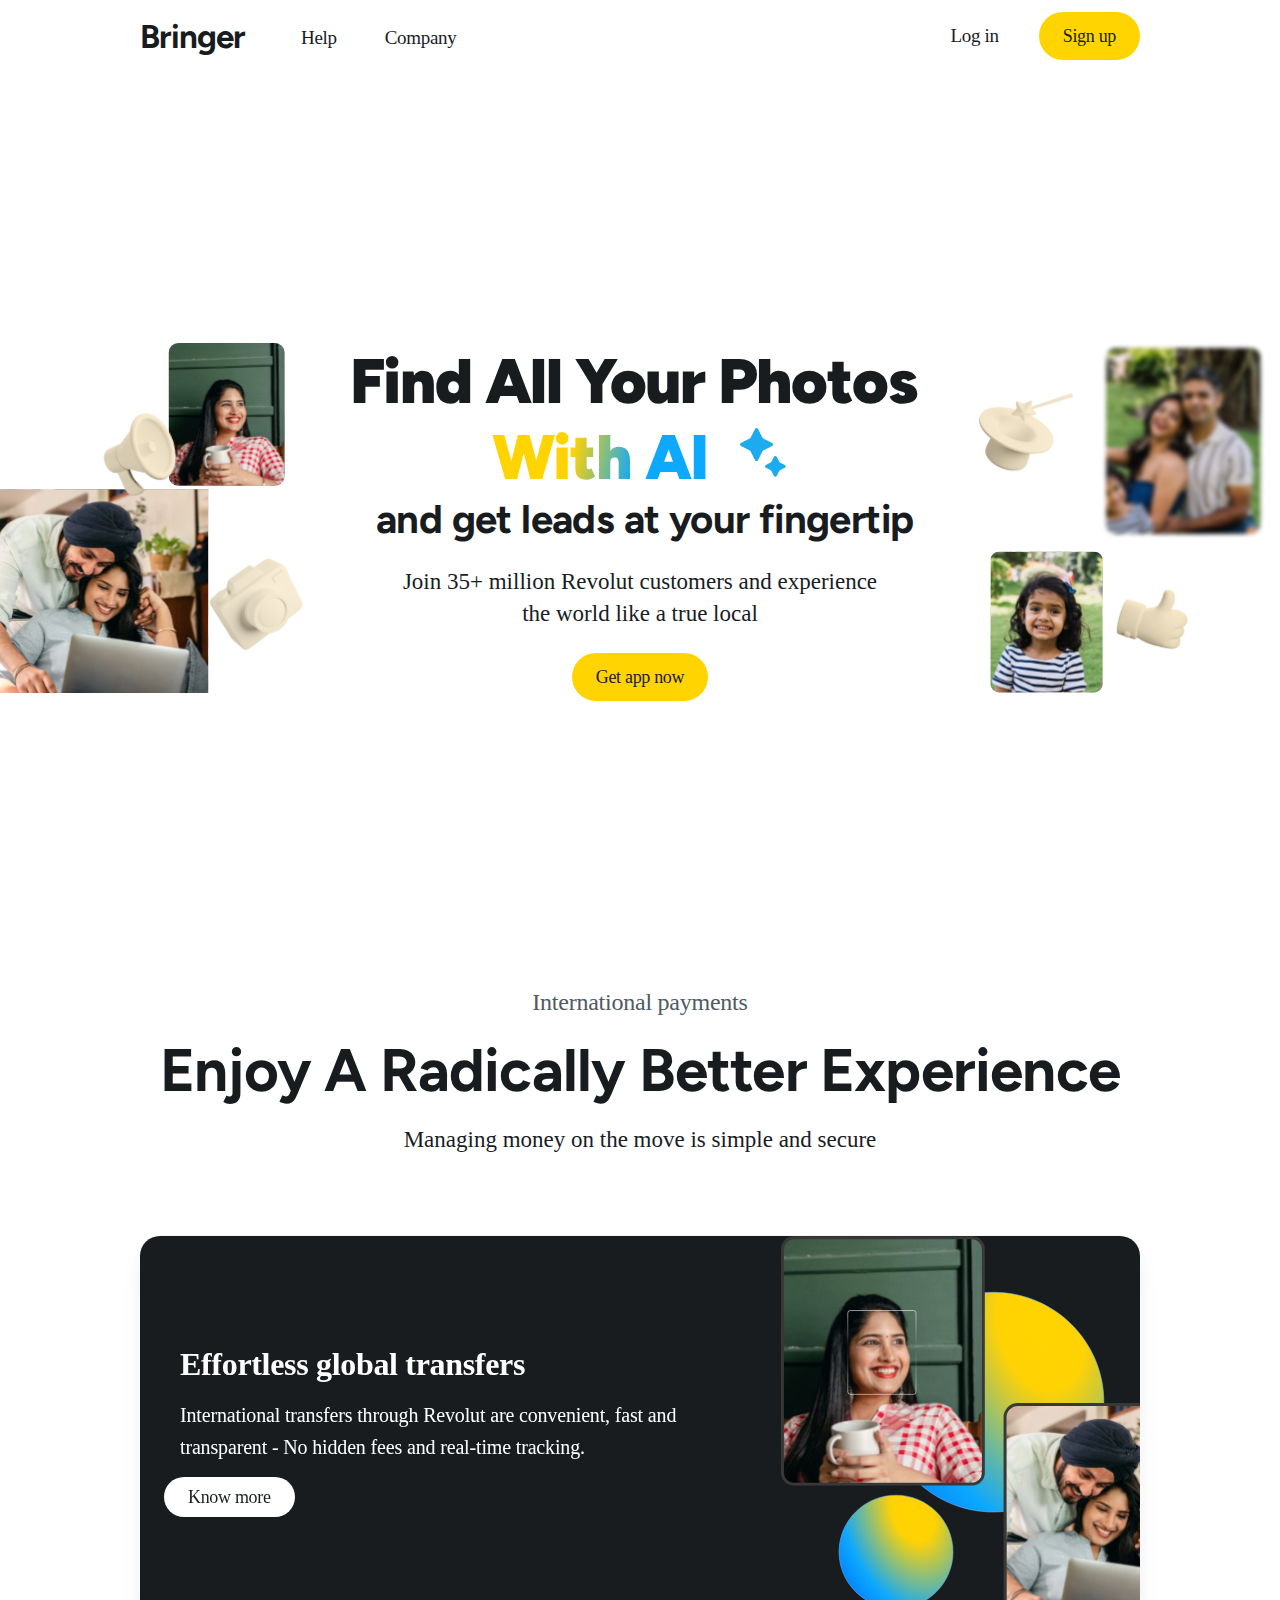
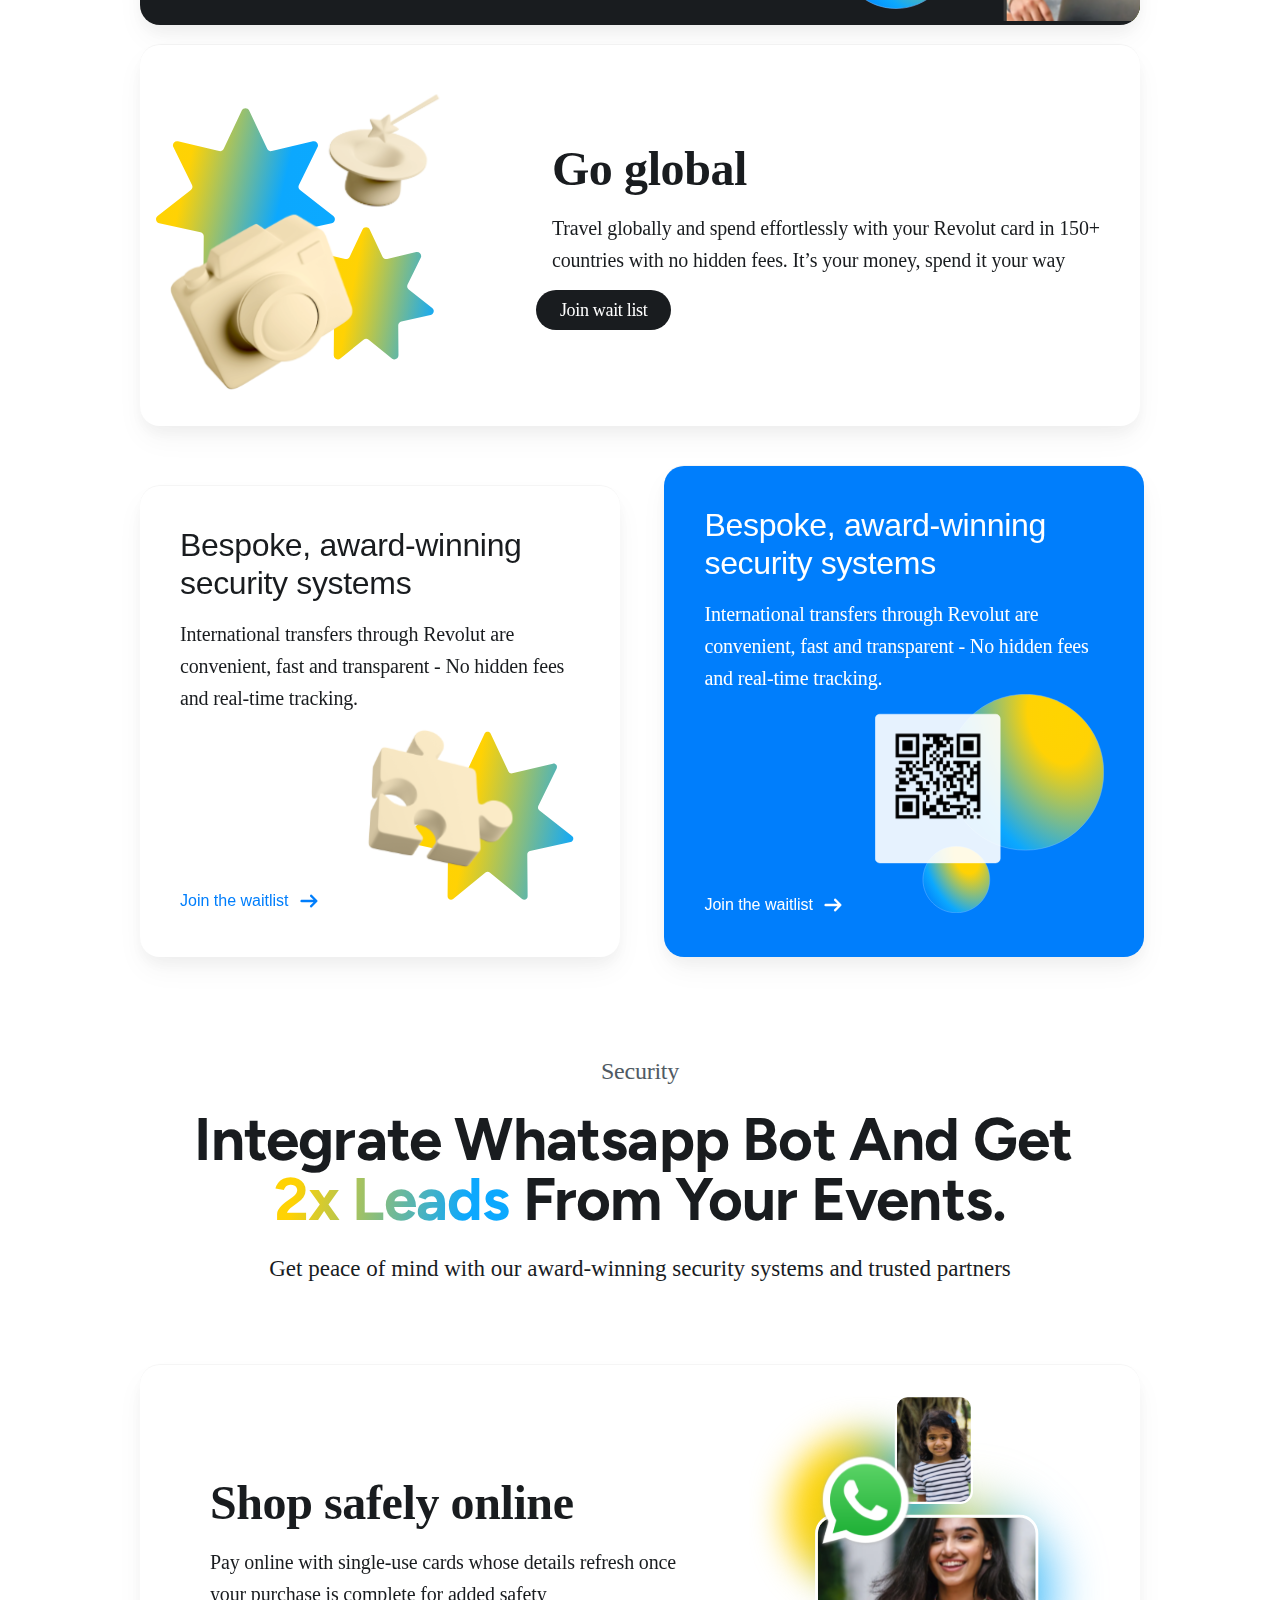
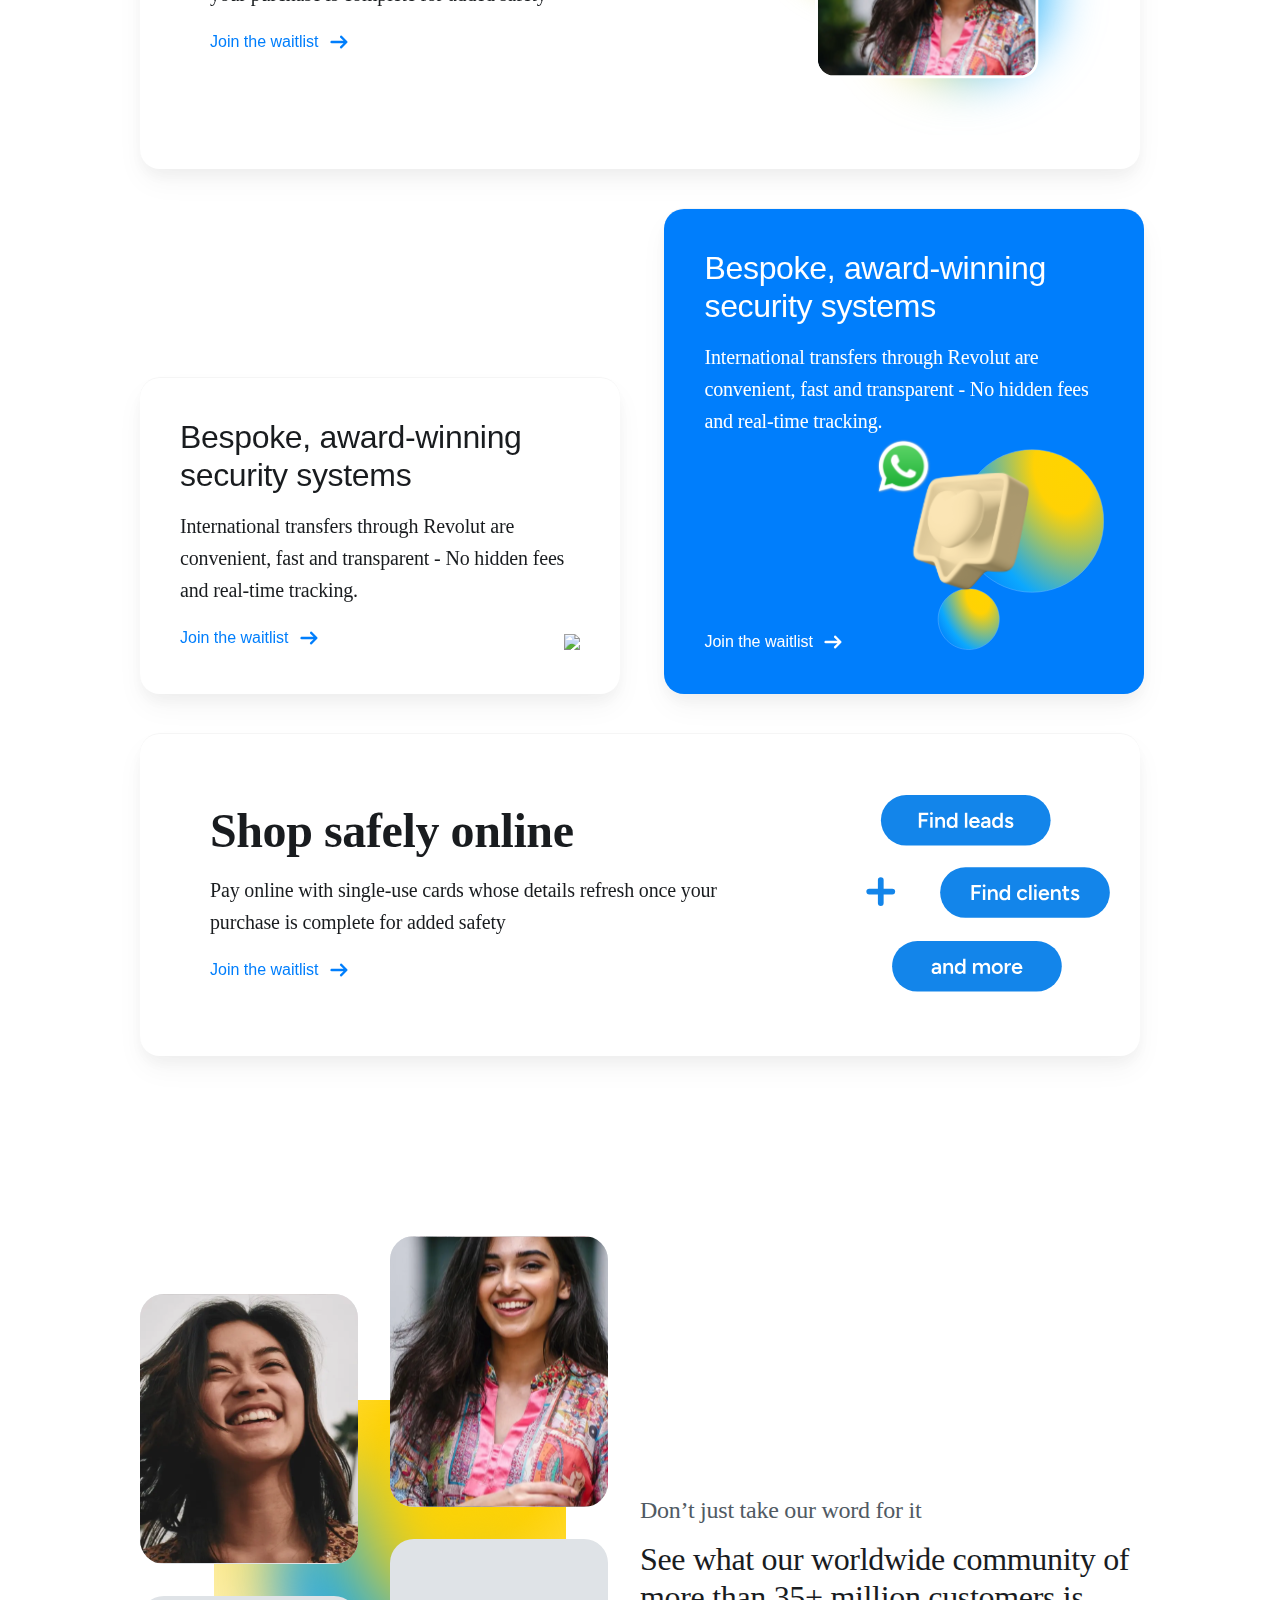
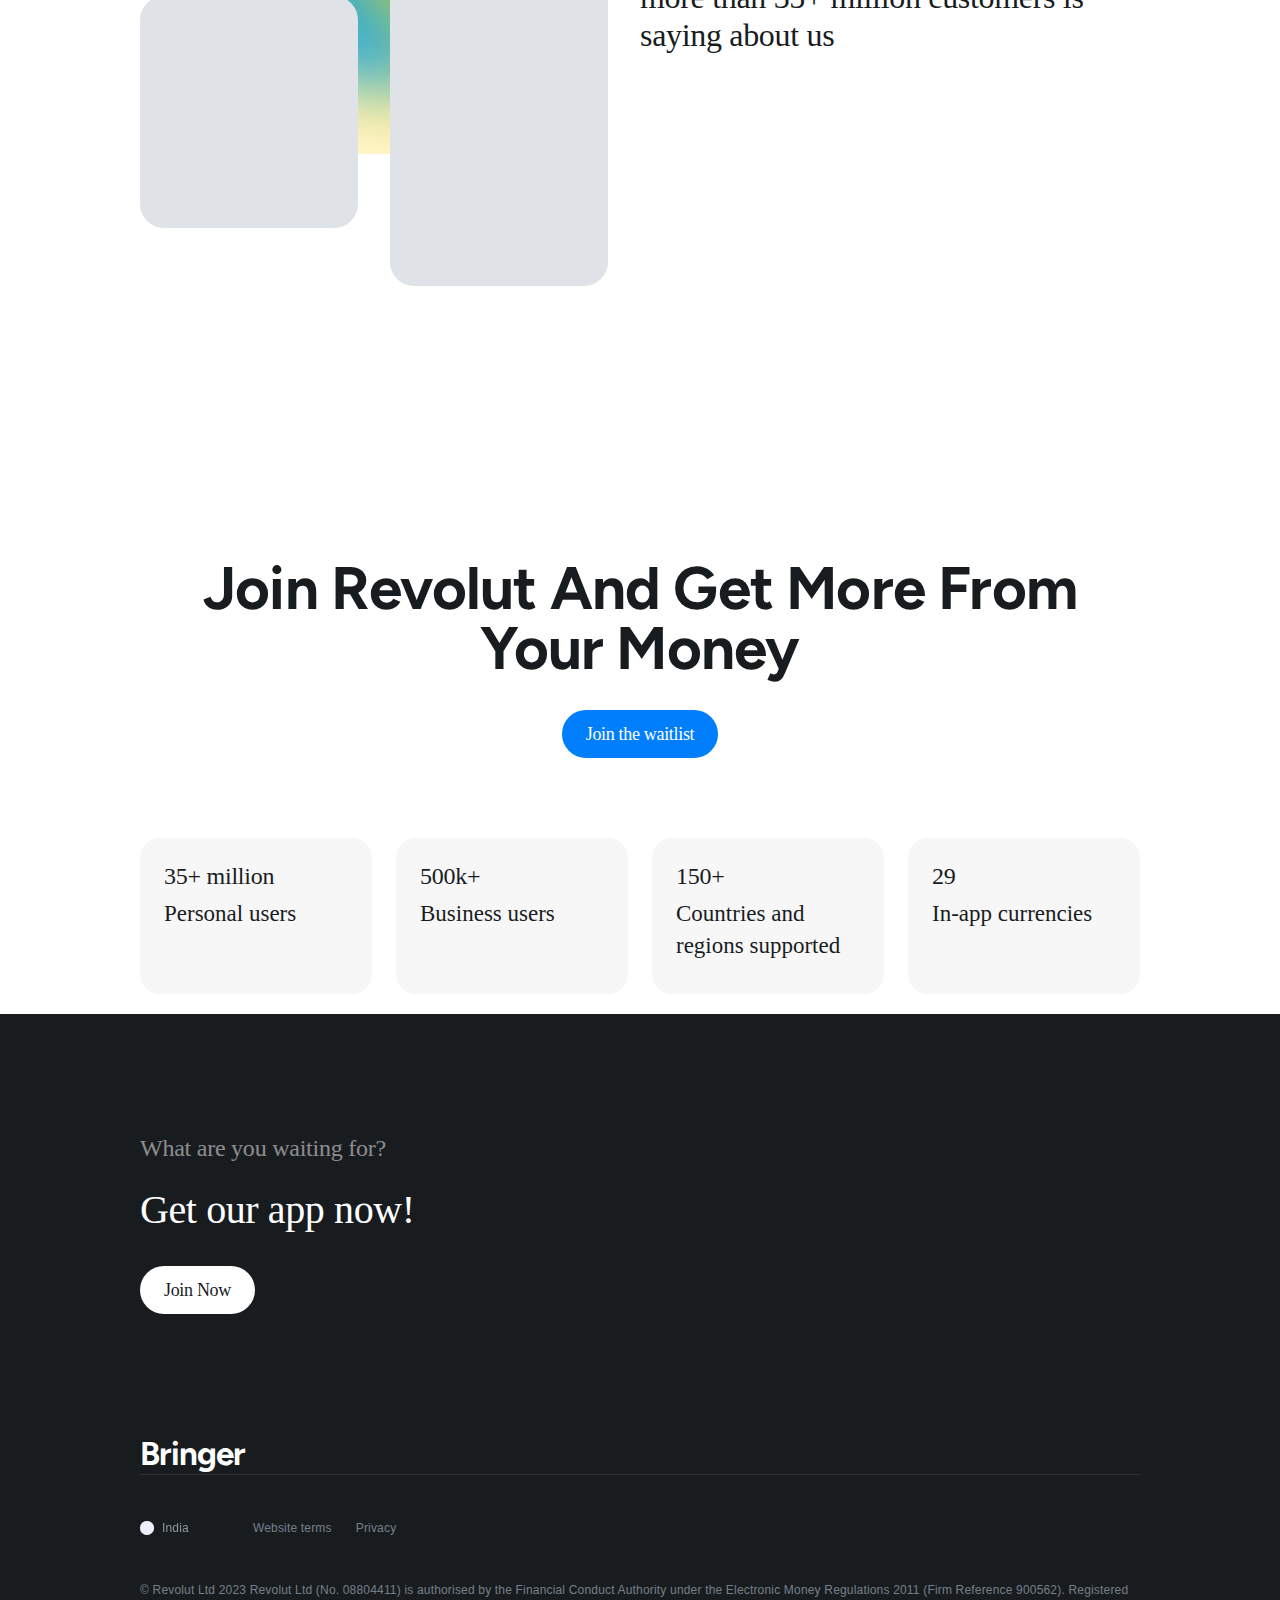
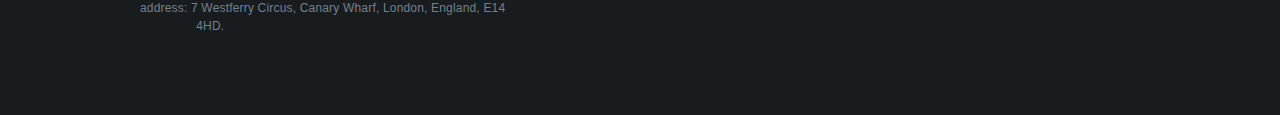
==== commit c6374626: "version5" ====
--- a/www.revolut.com/en-IN/index.html
+++ b/www.revolut.com/en-IN/index.html
@@ -17,12 +17,16 @@
     <meta property="og:image:height" content="630" />
     <meta property="og:locale" content="en_IN" />
     <meta property="og:site_name" content="Revolut" />
+    <link rel="preconnect" href="https://fonts.googleapis.com">
+<link rel="preconnect" href="https://fonts.gstatic.com" crossorigin>
+<link href="https://fonts.googleapis.com/css2?family=Figtree:ital,wght@0,300;0,400;0,500;0,600;0,700;0,800;0,900;1,300;1,400;1,500;1,600;1,700;1,900&family=Inter:wght@100;200;300;400;500;600;700;800;900&family=Jost:ital,wght@0,300;0,400;0,500;0,600;0,700;1,300;1,700&display=swap" rel="stylesheet">
     <link rel="canonical" href="https://www.revolut.com/en-IN/" />
     <meta name="msapplication-TileColor" content="#191C1F" />
     <meta name="viewport" content="initial-scale=1.0, width=device-width" />
     <meta name="format-detection" content="telephone=no" />
     <meta name="theme-color" content="#ffffff" />
     <meta property="keywords" content="India, Remittance, Forex, Foreign Exchange" />
+    <link rel="stylesheet" href="style.css">
     <link rel="mask-icon" color="#191C1F" href="https://cdn.revolut.com/website/images/safari-pinned-tab.svg" />
     <link rel="apple-touch-icon" sizes="180x180" href="https://cdn.revolut.com/website/images/apple-touch-icon.png" />
     <link rel="icon" type="image/png" sizes="32x32" href="https://cdn.revolut.com/website/images/favicon-32x32.png" />
@@ -37,26 +41,42 @@
     <link rel="preload" as="font" type="font/woff2" href="https://assets.revolut.com/media/fonts/Inter-Regular.woff2" crossorigin="anonymous" />
     <link rel="preload" as="font" type="font/woff2" href="https://assets.revolut.com/media/fonts/Inter-Medium.woff2" crossorigin="anonymous" />
     <link rel="preload" as="font" type="font/woff2" href="https://assets.revolut.com/media/fonts/Inter-SemiBold.woff2" crossorigin="anonymous" />
-    <script type="application/ld+json">
-        {
-            "@context": "https://schema.org",
-            "@type": "Organization",
-            "name": "Revolut",
-            "url": "http://revolut.com",
-            "logo": "https://cdn.revolut.com/website/images/revolut-logo.svg",
-            "sameAs": ["https://www.facebook.com/revolutapp", "https://www.instagram.com/revolutapp", "https://twitter.com/RevolutApp", "https://www.linkedin.com/company/revolut", "https://www.tiktok.com/@revolutapp"]
-        }
-    </script>
+
     <meta name="robots" content="index,follow" />
     <link rel="preload" as="image" imageSrcSet="/_next/image-asset/w:1080/q:90/https%3A%2F%2Fassets.revolut.com%2Fwebsite%2Fassets%2Fretail%2Fhome-V4%2FHero.jpg 1080w, /_next/image-asset/w:2048/q:90/https%3A%2F%2Fassets.revolut.com%2Fwebsite%2Fassets%2Fretail%2Fhome-V4%2FHero.jpg 2048w, /_next/image-asset/w:3840/q:90/https%3A%2F%2Fassets.revolut.com%2Fwebsite%2Fassets%2Fretail%2Fhome-V4%2FHero.jpg 3840w"
         imageSizes="100vw" />
     <link rel="preload" as="image" imageSrcSet="/_next/image-asset/w:1080/q:90/https%3A%2F%2Fassets.revolut.com%2Fwebsite%2Fassets%2Fretail%2Fhome-V4%2FHero_Mobile.png 1080w, /_next/image-asset/w:2048/q:90/https%3A%2F%2Fassets.revolut.com%2Fwebsite%2Fassets%2Fretail%2Fhome-V4%2FHero_Mobile.png 2048w, /_next/image-asset/w:3840/q:90/https%3A%2F%2Fassets.revolut.com%2Fwebsite%2Fassets%2Fretail%2Fhome-V4%2FHero_Mobile.png 3840w"
         imageSizes="100vw" />
     <meta name="next-head-count" content="39" /><noscript data-n-css=""></noscript>
-    <script defer="" nomodule="" src="https://www.revolut.com/_next/static/chunks/polyfills-c67a75d1b6f99dc8.js"></script>
-    <script src="https://polyfill.io/v3/polyfill.min.js?features=Intl.getCanonicalLocales%2CIntl.Locale%2CIntl.PluralRules%2CIntl.PluralRules.~locale.en%2CIntl.NumberFormat%2CIntl.NumberFormat.~locale.en%2CIntl.DisplayNames%2CIntl.DisplayNames.~locale.en%2CIntl.DateTimeFormat%2CIntl.DateTimeFormat.~locale.en%2CIntl.DateTimeFormat.prototype.formatToParts%2CObject.hasOwn&amp;flags=gated"
-        defer="" data-nscript="beforeInteractive"></script>
-    <script defer="" src="https://www.revolut.com/_next/static/chunks/4170-8972f0ad0fb1a975.js"></script>
+    <script>
+
+        function change() {
+    console.log("Change function called");
+    const body = document.querySelector("body"); 
+    var element = document.querySelector(".custom-nav");
+    var c = document.querySelector(".bqwQoF");
+    var hide=document.querySelector(".custom-hide")
+    // Add console.log statements to check if the elements are being found correctly.
+    console.log("element:", element);
+    console.log("c:", c);
+    c.classList.toggle("open");
+    element.classList.toggle("open");
+    
+    if (c.classList.contains("open")) {
+        // Disable scroll 
+        body.style.overflow= "hidden";
+        hide.classList.add("open");
+        console.log("Scroll disabled");
+    } else {
+        // Enable scroll 
+        body.style.overflow= "auto";
+        hide.classList.remove("open");
+        console.log("Scroll enabled");
+    }
+}
+
+    </script>
+        <script defer="" src="https://www.revolut.com/_next/static/chunks/4170-8972f0ad0fb1a975.js"></script>
     <script defer="" src="https://www.revolut.com/_next/static/chunks/2032-7e5bb8412aa724ac.js"></script>
     <script defer="" src="https://www.revolut.com/_next/static/chunks/387-2b22572f865d04f8.js"></script>
     <script defer="" src="https://www.revolut.com/_next/static/chunks/5146.e128679694c3f7fb.js"></script>
@@ -100,6013 +120,14 @@
     <script src="https://www.revolut.com/_next/static/chunks/8465-d1a3386efcce5330.js" defer=""></script>
     <script src="https://www.revolut.com/_next/static/chunks/4325-846e0dc36700b7f1.js" defer=""></script>
     <script src="https://www.revolut.com/_next/static/chunks/8910-f7e153d9fa6c4327.js" defer=""></script>
-    <script src="https://www.revolut.com/_next/static/chunks/pages/index-5855bca0ea9fb5a2.js" defer=""></script>
     <script src="https://www.revolut.com/_next/static/s-uPSPfooIAAGzwnpf2Cl/_buildManifest.js" defer=""></script>
     <script src="https://www.revolut.com/_next/static/s-uPSPfooIAAGzwnpf2Cl/_ssgManifest.js" defer=""></script>
-    <style data-styled="" data-styled-version="5.3.11">
-        .eMtgdA {
-            box-sizing: border-box;
-            margin: 0;
-            padding: 0;
-            font: inherit;
-        }
-
-        /*!sc*/
-
-        .hTFxko {
-            box-sizing: border-box;
-            margin: 0;
-            padding: 0;
-            font: inherit;
-            min-width: 0;
-        }
-
-        /*!sc*/
-
-        .bkCnie {
-            box-sizing: border-box;
-            margin: 0;
-            padding: 0;
-            font: inherit;
-            -webkit-flex: 1 1;
-            -ms-flex: 1 1;
-            flex: 1 1;
-            height: var(--rui-space-s32);
-            display: -webkit-box;
-            display: -webkit-flex;
-            display: -ms-flexbox;
-            display: flex;
-        }
-
-        /*!sc*/
-
-        @media screen and (min-width:1920px) {
-            .bkCnie {
-                height: var(--rui-space-s40);
-            }
-        }
-
-        /*!sc*/
-
-        .iUDYJj {
-            box-sizing: border-box;
-            margin: 0;
-            padding: 0;
-            font: inherit;
-            width: 100%;
-        }
-
-        /*!sc*/
-
-        .gwbgho {
-            box-sizing: border-box;
-            margin: 0;
-            padding: 0;
-            font: inherit;
-            display: -webkit-box;
-            display: -webkit-flex;
-            display: -ms-flexbox;
-            display: flex;
-        }
-
-        /*!sc*/
-
-        .bwaeom {
-            box-sizing: border-box;
-            margin: 0;
-            padding: 0;
-            font: inherit;
-            pointer-events: none;
-            min-width: 0;
-        }
-
-        /*!sc*/
-
-        .bqwQoF {
-            box-sizing: border-box;
-            margin: 0;
-            padding: 0;
-            font: inherit;
-        }
-
-        /*!sc*/
-
-        @media screen and (min-width:1024px) {
-            .bqwQoF {
-                display: none;
-            }
-        }
-
-        /*!sc*/
-
-        .cgrqMs {
-            box-sizing: border-box;
-            margin: 0;
-            padding: 0;
-            font: inherit;
-            max-width: 100%;
-            min-height: 100vh;
-        }
-
-        /*!sc*/
-
-        .gJMito {
-            box-sizing: border-box;
-            margin: 0;
-            padding: 0;
-            font: inherit;
-            min-height: auto;
-            display: -webkit-box;
-            display: -webkit-flex;
-            display: -ms-flexbox;
-            display: flex;
-        }
-
-        /*!sc*/
-
-        @media screen and (min-width:1024px) {
-            .gJMito {
-                min-height: 100vh;
-            }
-        }
-
-        /*!sc*/
-
-        .hkXscJ {
-            box-sizing: border-box;
-            margin: 0;
-            padding: 0;
-            font: inherit;
-            width: 100%;
-            overflow: hidden;
-            height: 100%;
-            max-height: 200vh;
-        }
-
-        /*!sc*/
-
-        @media screen and (max-width:1023px) {
-            .hkXscJ {
-                display: none;
-            }
-        }
-
-        /*!sc*/
-
-        .joUpzD {
-            box-sizing: border-box;
-            margin: 0;
-            padding: 0;
-            font: inherit;
-            overflow: hidden;
-        }
-
-        /*!sc*/
-
-        .pwOFu {
-            box-sizing: border-box;
-            margin: 0;
-            padding: 0;
-            font: inherit;
-            overflow: hidden;
-        }
-
-        /*!sc*/
-
-        @media screen and (min-width:1024px) {
-            .pwOFu {
-                display: none;
-            }
-        }
-
-        /*!sc*/
-
-        .dVOCfZ {
-            box-sizing: border-box;
-            margin: 0;
-            padding: 0;
-            font: inherit;
-            margin-bottom: var(--rui-space-s48);
-            margin-left: auto;
-            margin-right: auto;
-            margin-top: var(--rui-space-s48);
-            padding-left: var(--rui-space-s20);
-            padding-right: var(--rui-space-s20);
-            width: 100%;
-        }
-
-        /*!sc*/
-
-        @media screen and (min-width:1024px) {
-            .dVOCfZ {
-                margin-top: 80px;
-                margin-bottom: 80px;
-                padding-left: 0;
-                padding-right: 0;
-            }
-        }
-
-        /*!sc*/
-
-        @media screen and (min-width:1920px) {
-            .dVOCfZ {
-                margin-top: 160px;
-                margin-bottom: 160px;
-            }
-        }
-
-        /*!sc*/
-
-        .gbdyDL {
-            box-sizing: border-box;
-            margin: 0;
-            padding: 0;
-            font: inherit;
-            width: 100%;
-            display: -webkit-box;
-            display: -webkit-flex;
-            display: -ms-flexbox;
-            display: flex;
-        }
-
-        /*!sc*/
-
-        .brgVtP {
-            box-sizing: border-box;
-            margin: 0;
-            padding: 0;
-            font: inherit;
-            width: 100%;
-            min-width: 0;
-        }
-
-        /*!sc*/
-
-        .dWQrtk {
-            box-sizing: border-box;
-            margin: 0;
-            padding: 0;
-            font: inherit;
-            width: 100%;
-            min-width: 0;
-        }
-
-        /*!sc*/
-
-        @media screen and (min-width:1024px) {
-            .dWQrtk {
-                width: 60%;
-            }
-        }
-
-        /*!sc*/
-
-        @media screen and (min-width:1920px) {
-            .dWQrtk {
-                width: 80%;
-            }
-        }
-
-        /*!sc*/
-
-        .iqmbuT {
-            box-sizing: border-box;
-            margin: 0;
-            padding: 0;
-            font: inherit;
-            margin-left: auto;
-            margin-right: auto;
-            width: 100%;
-            min-width: 0;
-        }
-
-        /*!sc*/
-
-        @media screen and (min-width:1024px) {
-            .iqmbuT {
-                width: 60%;
-            }
-        }
-
-        /*!sc*/
-
-        @media screen and (min-width:1920px) {
-            .iqmbuT {
-                width: 80%;
-            }
-        }
-
-        /*!sc*/
-
-        .doVmft {
-            box-sizing: border-box;
-            margin: 0;
-            padding: 0;
-            font: inherit;
-            background-color: #505a63;
-            color: #fff;
-            min-width: 0;
-        }
-
-        /*!sc*/
-
-        .hpoCtN {
-            box-sizing: border-box;
-            margin: 0;
-            padding: 0;
-            font: inherit;
-            color: #fff;
-            display: -webkit-box;
-            display: -webkit-flex;
-            display: -ms-flexbox;
-            display: flex;
-        }
-
-        /*!sc*/
-
-        .hdgcKm {
-            box-sizing: border-box;
-            margin: 0;
-            padding: 0;
-            font: inherit;
-            background-color: #fff;
-            min-width: 0;
-        }
-
-        /*!sc*/
-
-        .jLUtqq {
-            box-sizing: border-box;
-            margin: 0;
-            padding: 0;
-            font: inherit;
-            color: #4f55f1;
-            display: -webkit-box;
-            display: -webkit-flex;
-            display: -ms-flexbox;
-            display: flex;
-        }
-
-        /*!sc*/
-
-        .hjGhmc {
-            box-sizing: border-box;
-            margin: 0;
-            padding: 0;
-            font: inherit;
-            height: var(--rui-space-s40);
-            width: var(--rui-space-s40);
-        }
-
-        /*!sc*/
-
-        @media screen and (min-width:1024px) {
-            .hjGhmc {
-                width: 80px;
-                height: 80px;
-            }
-        }
-
-        /*!sc*/
-
-        @media screen and (min-width:1920px) {
-            .hjGhmc {
-                width: 120px;
-                height: 120px;
-            }
-        }
-
-        /*!sc*/
-
-        .hXXrXu {
-            box-sizing: border-box;
-            margin: 0;
-            padding: 0;
-            font: inherit;
-            width: 100%;
-            -webkit-flex: auto;
-            -ms-flex: auto;
-            flex: auto;
-            -webkit-order: 1;
-            -ms-flex-order: 1;
-            order: 1;
-        }
-
-        /*!sc*/
-
-        @media screen and (min-width:1024px) {
-            .hXXrXu {
-                -webkit-flex: 1;
-                -ms-flex: 1;
-                flex: 1;
-            }
-        }
-
-        /*!sc*/
-
-        @media screen and (min-width:1024px) {
-            .hXXrXu {
-                -webkit-order: 2;
-                -ms-flex-order: 2;
-                order: 2;
-            }
-        }
-
-        /*!sc*/
-
-        .bLGaFH {
-            box-sizing: border-box;
-            margin: 0;
-            padding: 0;
-            font: inherit;
-            color: #505a63;
-            min-width: 0;
-        }
-
-        /*!sc*/
-
-        .jsjHOi {
-            box-sizing: border-box;
-            margin: 0;
-            padding: 0;
-            font: inherit;
-            margin-bottom: var(--rui-space-s4);
-            min-width: 0;
-            max-width: 100%;
-        }
-
-        /*!sc*/
-
-        .fFNSLs {
-            box-sizing: border-box;
-            margin: 0;
-            padding: 0;
-            font: inherit;
-            width: auto;
-            -webkit-flex: 1;
-            -ms-flex: 1;
-            flex: 1;
-            -webkit-order: 2;
-            -ms-flex-order: 2;
-            order: 2;
-            display: -webkit-box;
-            display: -webkit-flex;
-            display: -ms-flexbox;
-            display: flex;
-        }
-
-        /*!sc*/
-
-        @media screen and (min-width:400px) {
-            .fFNSLs {
-                width: 100%;
-            }
-        }
-
-        /*!sc*/
-
-        @media screen and (min-width:1024px) {
-            .fFNSLs {
-                -webkit-order: 1;
-                -ms-flex-order: 1;
-                order: 1;
-            }
-        }
-
-        /*!sc*/
-
-        .bNBbtE {
-            box-sizing: border-box;
-            margin: 0;
-            padding: 0;
-            font: inherit;
-            margin-bottom: var(--rui-space-s20);
-            margin-left: auto;
-            margin-right: auto;
-            margin-top: var(--rui-space-s20);
-            padding-left: var(--rui-space-s20);
-            padding-right: var(--rui-space-s20);
-            width: 100%;
-        }
-
-        /*!sc*/
-
-        @media screen and (min-width:1024px) {
-            .bNBbtE {
-                padding-left: 0;
-                padding-right: 0;
-            }
-        }
-
-        /*!sc*/
-
-        .fDviuG {
-            box-sizing: border-box;
-            margin: 0;
-            padding: 0;
-            font: inherit;
-            height: 100%;
-            display: -webkit-box;
-            display: -webkit-flex;
-            display: -ms-flexbox;
-            display: flex;
-        }
-
-        /*!sc*/
-
-        .dVrMwx {
-            box-sizing: border-box;
-            margin: 0;
-            padding: 0;
-            font: inherit;
-            margin-top: 0;
-            min-width: 0;
-        }
-
-        /*!sc*/
-
-        .fgxAwG {
-            box-sizing: border-box;
-            margin: 0;
-            padding: 0;
-            font: inherit;
-            margin-bottom: 0;
-            margin-left: auto;
-            margin-right: auto;
-            margin-top: 0;
-            padding-left: var(--rui-space-s20);
-            padding-right: var(--rui-space-s20);
-            color: #191c1f;
-            width: 100%;
-        }
-
-        /*!sc*/
-
-        @media screen and (min-width:1024px) {
-            .fgxAwG {
-                padding-left: 0;
-                padding-right: 0;
-            }
-        }
-
-        /*!sc*/
-
-        .jQAhcZ {
-            box-sizing: border-box;
-            margin: 0;
-            padding: 0;
-            font: inherit;
-            margin-bottom: var(--rui-space-s40);
-            margin-top: var(--rui-space-s40);
-            padding-bottom: var(--rui-space-s8);
-            padding-left: var(--rui-space-s20);
-            padding-right: var(--rui-space-s20);
-            border-bottom: 1px solid;
-            border-bottom-color: rgba(255, 255, 255, 0.1);
-            display: -webkit-box;
-            display: -webkit-flex;
-            display: -ms-flexbox;
-            display: flex;
-        }
-
-        /*!sc*/
-
-        @media screen and (min-width:1024px) {
-            .jQAhcZ {
-                padding-left: 0;
-                padding-right: 0;
-            }
-        }
-
-        /*!sc*/
-
-        .kBjPGM {
-            box-sizing: border-box;
-            margin: 0;
-            padding: 0;
-            font: inherit;
-            -webkit-flex: 1 1;
-            -ms-flex: 1 1;
-            flex: 1 1;
-            height: var(--rui-space-s24);
-            display: -webkit-box;
-            display: -webkit-flex;
-            display: -ms-flexbox;
-            display: flex;
-        }
-
-        /*!sc*/
-
-        @media screen and (min-width:1920px) {
-            .kBjPGM {
-                height: var(--rui-space-s32);
-            }
-        }
-
-        /*!sc*/
-
-        .dAacPo {
-            box-sizing: border-box;
-            margin: 0;
-            padding: 0;
-            font: inherit;
-            margin-bottom: var(--rui-space-s40);
-            padding-left: var(--rui-space-s20);
-            padding-right: var(--rui-space-s20);
-        }
-
-        /*!sc*/
-
-        @media screen and (min-width:1024px) {
-            .dAacPo {
-                padding-left: 0;
-                padding-right: 0;
-            }
-        }
-
-        /*!sc*/
-
-        .fUhwUb {
-            box-sizing: border-box;
-            margin: 0;
-            padding: 0;
-            font: inherit;
-            width: 100%;
-            height: auto;
-            max-width: 100%;
-            width: 14px;
-            height: 14px;
-            border-radius: var(--rui-radius-round);
-            display: inline-block;
-        }
-
-        /*!sc*/
-
-        .dDglqp {
-            box-sizing: border-box;
-            margin: 0;
-            padding: 0;
-            font: inherit;
-            margin-right: var(--rui-space-s24);
-        }
-
-        /*!sc*/
-
-        .gDTNam {
-            box-sizing: border-box;
-            margin: 0;
-            padding: 0;
-            font: inherit;
-            padding-top: var(--rui-space-s4);
-            padding-bottom: var(--rui-space-s4);
-            color: #75808a;
-            min-width: 0;
-            display: block;
-        }
-
-        /*!sc*/
-
-        data-styled.g1[id="Box-rui__sc-1g1k12l-0"] {
-            content: "eMtgdA,hTFxko,bkCnie,iUDYJj,gwbgho,bwaeom,bqwQoF,cgrqMs,gJMito,hkXscJ,joUpzD,pwOFu,dVOCfZ,gbdyDL,brgVtP,dWQrtk,iqmbuT,doVmft,hpoCtN,hdgcKm,jLUtqq,hjGhmc,hXXrXu,bLGaFH,jsjHOi,fFNSLs,bNBbtE,fDviuG,dVrMwx,fgxAwG,jQAhcZ,kBjPGM,dAacPo,fUhwUb,dDglqp,gDTNam,"
-        }
-
-        /*!sc*/
-
-        .gvbSTM {
-            position: absolute;
-            top: 0;
-            left: 0;
-            right: 0;
-            bottom: 0;
-            display: block;
-            border-radius: inherit;
-            -webkit-transition: inherit;
-            transition: inherit;
-            background-color: var(--rui-color-state-overlay);
-            pointer-events: none;
-            z-index: -1;
-        }
-
-        /*!sc*/
-
-        data-styled.g2[id="ButtonBase__ButtonStateLayer-rui__sc-1aqanxw-0"] {
-            content: "gvbSTM,"
-        }
-
-        /*!sc*/
-
-        .dEIzZN {
-            box-sizing: border-box;
-            border: none;
-            font: inherit;
-            color: inherit;
-            text-align: inherit;
-            -webkit-text-decoration: none;
-            text-decoration: none;
-            -webkit-transition: box-shadow var(--rui-timing-shadow);
-            transition: box-shadow var(--rui-timing-shadow);
-            background: transparent;
-            border-radius: var(--rui-radius-button-base);
-            padding: 0;
-            margin: 0;
-            position: relative;
-            isolation: isolate;
-            --rui-color-state-overlay: transparent;
-            display: -webkit-box;
-            display: -webkit-flex;
-            display: -ms-flexbox;
-            display: flex;
-            -webkit-align-items: center;
-            -webkit-box-align: center;
-            -ms-flex-align: center;
-            align-items: center;
-            -webkit-box-pack: center;
-            -webkit-justify-content: center;
-            -ms-flex-pack: center;
-            justify-content: center;
-        }
-
-        /*!sc*/
-
-        @supports selector(:focus-visible) {
-            .dEIzZN {
-                outline: none;
-            }
-        }
-
-        /*!sc*/
-
-        .dEIzZN:focus-visible {
-            box-shadow: var(--rui-shadow-focus);
-        }
-
-        /*!sc*/
-
-        .dEIzZN:enabled:not([aria-disabled='true']) {
-            cursor: pointer;
-        }
-
-        /*!sc*/
-
-        .dEIzZN:any-link {
-            -webkit-text-decoration: none;
-            text-decoration: none;
-        }
-
-        /*!sc*/
-
-        .dEIzZN:disabled {
-            pointer-events: none;
-        }
-
-        /*!sc*/
-
-        .egNBzp {
-            box-sizing: border-box;
-            border: none;
-            font: inherit;
-            color: inherit;
-            text-align: inherit;
-            -webkit-text-decoration: none;
-            text-decoration: none;
-            -webkit-transition: box-shadow var(--rui-timing-shadow);
-            transition: box-shadow var(--rui-timing-shadow);
-            background: transparent;
-            border-radius: var(--rui-radius-button-base);
-            padding: 0;
-            margin: 0;
-            position: relative;
-            isolation: isolate;
-            --rui-color-state-overlay: transparent;
-        }
-
-        /*!sc*/
-
-        @supports selector(:focus-visible) {
-            .egNBzp {
-                outline: none;
-            }
-        }
-
-        /*!sc*/
-
-        .egNBzp:focus-visible {
-            box-shadow: var(--rui-shadow-focus);
-        }
-
-        /*!sc*/
-
-        .egNBzp:enabled:not([aria-disabled='true']) {
-            cursor: pointer;
-        }
-
-        /*!sc*/
-
-        .egNBzp:any-link {
-            -webkit-text-decoration: none;
-            text-decoration: none;
-        }
-
-        /*!sc*/
-
-        .egNBzp:disabled {
-            pointer-events: none;
-        }
-
-        /*!sc*/
-
-        data-styled.g3[id="ButtonBase__ButtonBaseWrapper-rui__sc-1aqanxw-1"] {
-            content: "dEIzZN,egNBzp,"
-        }
-
-        /*!sc*/
-
-        @font-face {
-            font-family: 'Basier Circle';
-            font-display: swap;
-            font-weight: 400;
-            src: url('https://assets.revolut.com/media/fonts/BasierCircle-Regular.woff2');
-        }
-
-        /*!sc*/
-
-        @font-face {
-            font-family: 'Basier Circle';
-            font-display: swap;
-            font-weight: 500;
-            src: url('https://assets.revolut.com/media/fonts/BasierCircle-Medium.woff2');
-        }
-
-        /*!sc*/
-
-        @font-face {
-            font-family: 'Basier Circle';
-            font-display: swap;
-            font-weight: 600;
-            src: url('https://assets.revolut.com/media/fonts/BasierCircle-SemiBold.woff2');
-        }
-
-        /*!sc*/
-
-        @font-face {
-            font-family: 'Inter';
-            font-display: swap;
-            font-weight: 400;
-            src: url('https://assets.revolut.com/media/fonts/Inter-Regular.woff2');
-        }
-
-        /*!sc*/
-
-        @font-face {
-            font-family: 'Inter';
-            font-display: swap;
-            font-weight: 500;
-            src: url('https://assets.revolut.com/media/fonts/Inter-Medium.woff2');
-        }
-
-        /*!sc*/
-
-        @font-face {
-            font-family: 'Inter';
-            font-display: swap;
-            font-weight: 600;
-            src: url('https://assets.revolut.com/media/fonts/Inter-SemiBold.woff2');
-        }
-
-        /*!sc*/
-
-        @font-face {
-            font-family: 'Inter';
-            font-display: swap;
-            font-weight: 700;
-            src: url('https://assets.revolut.com/media/fonts/Inter-Bold.woff2');
-        }
-
-        /*!sc*/
-
-        @font-face {
-            font-family: 'Aeonik Pro';
-            font-display: swap;
-            font-weight: 900;
-            src: url('https://assets.revolut.com/media/fonts/AeonikPro-Black.woff2');
-        }
-
-        /*!sc*/
-
-        :root {
-            --rui-duration-xs: 100ms;
-            --rui-duration-sm: 200ms;
-            --rui-duration-md: 300ms;
-            --rui-duration-lg: 450ms;
-            --rui-duration-xl: 900ms;
-            --rui-duration-spinner: 1700ms;
-            --rui-duration-skeleton: 1500ms;
-            --rui-duration-sticker-blink: 2000ms;
-            --rui-duration-table-skeleton: 3000ms;
-            --rui-easing-default: cubic-bezier(0.15, 0.5, 0.5, 1);
-            --rui-easing-shadow: cubic-bezier(0.4, 0.3, 0.8, 0.6);
-            --rui-easing-toast: cubic-bezier(0.175, 0.885, 0.21, 1.65);
-            --rui-easing-linear: 'linear';
-            --rui-timing-sm: var(--rui-duration-sm) var(--rui-easing-default);
-            --rui-timing-md: var(--rui-duration-md) var(--rui-easing-default);
-            --rui-timing-lg: var(--rui-duration-lg) var(--rui-easing-default);
-            --rui-timing-xl: var(--rui-duration-xl) var(--rui-easing-default);
-            --rui-timing-shadow: var(--rui-duration-sm) var(--rui-easing-shadow);
-            --rui-font-default: -apple-system, BlinkMacSystemFont, 'Segoe UI', 'Roboto', 'Helvetica Neue', Helvetica, Arial, Arimo, sans-serif;
-            --rui-font-system: var(--rui-font-default);
-            --rui-font-brand: 'Basier Circle', var(--rui-font-system);
-            --rui-font-emoji: 'Apple Color Emoji', 'Segoe UI Emoji', 'Segoe UI Symbol', 'Noto Color Emoji';
-            --rui-font-marketing: 'Aeonik Pro', var(--rui-font-system);
-            --rui-font-size-h0: 3.5rem;
-            --rui-font-size-h1: 2.125rem;
-            --rui-font-size-h2: 2rem;
-            --rui-font-size-h3: 2rem;
-            --rui-font-size-h4: 1.25rem;
-            --rui-font-size-h5: 1.25rem;
-            --rui-font-size-h6: 0.875rem;
-            --rui-font-size-primary: 1rem;
-            --rui-font-size-secondary: 1rem;
-            --rui-font-size-bullet: 0.9375rem;
-            --rui-font-size-caption: 0.875rem;
-            --rui-font-size-small: 0.75rem;
-            --rui-font-size-tiny: 0.625rem;
-            --rui-font-size-small-tile: 0.75rem;
-            --rui-font-size-display-1: 3.5rem;
-            --rui-font-size-display-2: 2.5rem;
-            --rui-font-size-display-3: 2rem;
-            --rui-line-height-h0: 1.2857142857142858;
-            --rui-line-height-h1: 1.1764705882352942;
-            --rui-line-height-h2: 1.125;
-            --rui-line-height-h3: 1.375;
-            --rui-line-height-h4: 1.4;
-            --rui-line-height-h5: 1.4;
-            --rui-line-height-h6: 1.5714285714285714;
-            --rui-line-height-primary: 1.375;
-            --rui-line-height-secondary: 1.375;
-            --rui-line-height-bullet: 2.4;
-            --rui-line-height-caption: 1.5714285714285714;
-            --rui-line-height-small: 1.6666666666666667;
-            --rui-line-height-tiny: 1.2;
-            --rui-line-height-small-tile: 1.5;
-            --rui-line-height-display-1: 1.2;
-            --rui-line-height-display-2: 1.2;
-            --rui-line-height-display-3: 1.2;
-            --rui-letter-spacing-normal: normal;
-            --rui-letter-spacing-h0: calc(-1em / 56);
-            --rui-letter-spacing-h1: calc(0.2em / 34);
-            --rui-letter-spacing-h2: calc(0.2em / 32);
-            --rui-letter-spacing-h3: calc(0.4em / 32);
-            --rui-letter-spacing-h4: calc(0.4em / 20);
-            --rui-letter-spacing-h5: calc(0.1em / 20);
-            --rui-letter-spacing-h6: calc(-0.1em / 14);
-            --rui-letter-spacing-primary: calc(-0.1em / 16);
-            --rui-letter-spacing-secondary: var(--rui-letter-spacing-normal);
-            --rui-letter-spacing-bullet: var(--rui-letter-spacing-normal);
-            --rui-letter-spacing-caption: calc(-0.1em / 14);
-            --rui-letter-spacing-small: calc(-0.1em / 12);
-            --rui-letter-spacing-tiny: var(--rui-letter-spacing-normal);
-            --rui-letter-spacing-small-tile: var(--rui-letter-spacing-normal);
-            --rui-letter-spacing-display-1: calc(0.28em / 56);
-            --rui-letter-spacing-display-2: calc(0.2em / 40);
-            --rui-letter-spacing-display-3: calc(0.32em / 32);
-            --rui-radius-none: unset;
-            --rui-radius-r2: 0.125rem;
-            --rui-radius-r4: 0.25rem;
-            --rui-radius-r6: 0.375rem;
-            --rui-radius-r8: 0.5rem;
-            --rui-radius-r12: 0.75rem;
-            --rui-radius-r16: 1rem;
-            --rui-radius-r24: 1.5rem;
-            --rui-radius-r32: 2rem;
-            --rui-radius-round: 9999px;
-            --rui-radius-dropdown: var(--rui-radius-r12);
-            --rui-radius-widget: var(--rui-radius-r12);
-            --rui-radius-card: var(--rui-radius-r12);
-            --rui-radius-card-top: var(--rui-radius-card) var(--rui-radius-card) 0 0;
-            --rui-radius-card-bottom: 0 0 var(--rui-radius-card) var(--rui-radius-card);
-            --rui-radius-cell: var(--rui-radius-r12);
-            --rui-radius-image: var(--rui-radius-r12);
-            --rui-radius-inner-image: var(--rui-radius-r8);
-            --rui-radius-inner: var(--rui-radius-r8);
-            --rui-radius-input: var(--rui-radius-r12);
-            --rui-radius-button-base: var(--rui-radius-r6);
-            --rui-radius-button-sm: 0.625rem;
-            --rui-radius-button-md: var(--rui-radius-r16);
-            --rui-radius-button-bar: 1.4375rem;
-            --rui-radius-tag: var(--rui-radius-round);
-            --rui-radius-toast: var(--rui-radius-r4);
-            --rui-radius-tooltip: 0.625rem;
-            --rui-radius-popup: var(--rui-radius-r24);
-            --rui-radius-popup-top: var(--rui-radius-popup) var(--rui-radius-popup) 0 0;
-            --rui-radius-popup-bottom: 0 0 var(--rui-radius-popup) var(--rui-radius-popup);
-            --rui-radius-popup-full-screen: var(--rui-radius-r12) var(--rui-radius-r12) 0 0;
-            --rui-radius-sheet: var(--rui-radius-r32);
-            --rui-radius-sheet-top: var(--rui-radius-sheet) var(--rui-radius-sheet) 0 0;
-            --rui-radius-sheet-bottom: 0 0 var(--rui-radius-sheet) var(--rui-radius-sheet);
-            --rui-radius-bubble: 1.0625rem;
-            --rui-radius-bubble-top-left: 0 var(--rui-radius-bubble) var(--rui-radius-bubble) var(--rui-radius-bubble);
-            --rui-radius-bubble-top-right: var(--rui-radius-bubble) 0 var(--rui-radius-bubble) var(--rui-radius-bubble);
-            --rui-radius-bubble-bottom-left: var(--rui-radius-bubble) var(--rui-radius-bubble) var(--rui-radius-bubble) 0;
-            --rui-radius-bubble-bottom-right: var(--rui-radius-bubble) var(--rui-radius-bubble) 0 var(--rui-radius-bubble);
-            --rui-radius-search: 0.625rem;
-            --rui-radius-tab-outer: 0.625rem;
-            --rui-radius-tab-inner: var(--rui-radius-r8);
-            --rui-radius-calendar-day: var(--rui-radius-round);
-            --rui-radius-legend: var(--rui-radius-r2);
-            --rui-radius-menu-tab: var(--rui-radius-r12);
-            --rui-radius-app: 25%;
-            --rui-radius-story: var(--rui-radius-r12);
-            --rui-radius-image-clip: var(--rui-radius-r4);
-            --rui-radius-reward-sticker: 2.1875rem;
-            --rui-radius-bottom-nav: 1.75rem;
-            --rui-radius-attachment: 0.625rem;
-            --rui-radius-status-popup: 2.75rem;
-            --rui-space-none: 0;
-            --rui-space-s2: 0.125rem;
-            --rui-space-s4: 0.25rem;
-            --rui-space-s6: 0.375rem;
-            --rui-space-s8: 0.5rem;
-            --rui-space-s12: 0.75rem;
-            --rui-space-s16: 1rem;
-            --rui-space-s20: 1.25rem;
-            --rui-space-s24: 1.5rem;
-            --rui-space-s32: 2rem;
-            --rui-space-s40: 2.5rem;
-            --rui-space-s48: 3rem;
-            --rui-space-s56: 3.5rem;
-            --rui-space-s64: 4rem;
-            --rui-space-s72: 4.5rem;
-            --rui-size-button-md: 3rem;
-            --rui-size-button-sm: 2.25rem;
-            --rui-size-button-xs: 1.875rem;
-            --rui-size-line: 1px;
-            --rui-size-details: 2.875rem;
-            --rui-size-layout: 94.375rem;
-            --rui-size-layout-actions: 23.4375rem;
-            --rui-size-tab-navigation: 1.75rem;
-            --rui-size-tab-segmented: 1.75rem;
-            --rui-size-tab-segmented-fit: 2.25rem;
-            --rui-size-indicator-navigation: 2.25rem;
-            --rui-size-indicator-segmented: 1.75rem;
-            --rui-size-indicator-segmented-fit: 2.25rem;
-            --rui-size-layout-menu-md: 5.5rem;
-            --rui-size-layout-menu-lg: 6.5rem;
-            --rui-size-layout-menu-xl: 15.5rem;
-            --rui-size-layout-menu-xxl: 25rem;
-            --rui-size-layout-side-medium: 25rem;
-            --rui-size-layout-side-wide: 36.5rem;
-            --rui-shadow-none: none;
-            --rui-shadow-side: 0 0.125rem 0.25rem rgb(var(--rui-color-channel-black) / 0.05), 0 0.1875rem 1rem rgb(var(--rui-color-channel-black) / 0.1);
-            --rui-shadow-bottom-nav: 0 0.25rem 1.5rem rgb(var(--rui-color-channel-black) / 0.1);
-            --rui-shadow-level-1: 0 0.125rem 0.1875rem rgb(var(--rui-color-channel-black) / 0.05);
-            --rui-shadow-level-2: 0 0.1875rem 0.5rem rgb(var(--rui-color-channel-black) / 0.1);
-            --rui-shadow-level-3: 0 0.1875rem 1.875rem rgb(var(--rui-color-channel-black) / 0.08);
-            --rui-shadow-level-4: 0 1rem 4rem rgb(var(--rui-color-channel-black) / 0.12);
-            --rui-shadow-focus: 0 0 0 0.125rem var(--rui-color-background), 0 0 0 0.25rem rgb(var(--rui-color-channel-blue) / 0.5);
-        }
-
-        /*!sc*/
-
-        :root,
-        [data-theme='light'] {
-            color-scheme: light;
-            --rui-color-channel-blue: 6 102 235;
-            --rui-color-channel-cold-blue: 79 85 241;
-            --rui-color-channel-pink: 233 80 164;
-            --rui-color-channel-green: 9 190 103;
-            --rui-color-channel-orange: 236 126 0;
-            --rui-color-channel-red: 245 76 62;
-            --rui-color-channel-deep-pink: 237 91 123;
-            --rui-color-channel-terracotta: 238 122 64;
-            --rui-color-channel-yellow: 251 199 10;
-            --rui-color-channel-lime: 203 221 0;
-            --rui-color-channel-light-green: 95 194 35;
-            --rui-color-channel-teal: 0 190 144;
-            --rui-color-channel-cyan: 12 208 221;
-            --rui-color-channel-light-blue: 0 143 225;
-            --rui-color-channel-indigo: 98 98 211;
-            --rui-color-channel-deep-purple: 128 92 245;
-            --rui-color-channel-purple: 192 84 211;
-            --rui-color-channel-brown: 156 121 105;
-            --rui-color-channel-deep-grey: 106 140 173;
-            --rui-color-channel-black: 25 28 31;
-            --rui-color-channel-grey-50: 117 128 138;
-            --rui-color-channel-grey-20: 187 196 205;
-            --rui-color-channel-grey-10: 223 227 231;
-            --rui-color-channel-grey-5: 241 242 244;
-            --rui-color-channel-grey-8: 237 239 242;
-            --rui-color-channel-grey-2: 247 247 247;
-            --rui-color-channel-white: 255 255 255;
-            --rui-color-channel-action-blue: 230 240 253;
-            --rui-color-channel-widget-background: 255 255 255;
-            --rui-color-channel-foreground: 25 28 31;
-            --rui-color-channel-background: 255 255 255;
-            --rui-color-channel-grouped-background: 247 247 247;
-            --rui-color-channel-layout-background: 247 247 247;
-            --rui-color-channel-action-photo-header-text: 6 102 235;
-            --rui-color-channel-action-background: 230 240 253;
-            --rui-color-channel-grey-tone-20: 187 196 205;
-            --rui-color-channel-grey-tone-50: 117 128 138;
-            --rui-color-blue: #0666eb;
-            --rui-color-cold-blue: #4f55f1;
-            --rui-color-pink: #e950a4;
-            --rui-color-green: #09be67;
-            --rui-color-orange: #ec7e00;
-            --rui-color-red: #f54c3e;
-            --rui-color-deep-pink: #ed5b7b;
-            --rui-color-terracotta: #ee7a40;
-            --rui-color-yellow: #fbc70a;
-            --rui-color-lime: #cbdd00;
-            --rui-color-light-green: #5fc223;
-            --rui-color-teal: #00be90;
-            --rui-color-cyan: #0cd0dd;
-            --rui-color-light-blue: #008fe1;
-            --rui-color-indigo: #6262d3;
-            --rui-color-deep-purple: #805cf5;
-            --rui-color-purple: #c054d3;
-            --rui-color-brown: #9c7969;
-            --rui-color-deep-grey: #6a8cad;
-            --rui-color-black: #191c1f;
-            --rui-color-grey-50: #75808a;
-            --rui-color-grey-20: #bbc4cd;
-            --rui-color-grey-10: #dfe3e7;
-            --rui-color-grey-5: #f1f2f4;
-            --rui-color-grey-8: #edeff2;
-            --rui-color-grey-2: #f7f7f7;
-            --rui-color-white: #fff;
-            --rui-color-action-blue: #e6f0fd;
-            --rui-color-search-background: #edeff2;
-            --rui-color-segmented-widget-background: #f7f7f7;
-            --rui-color-segmented-background: #edeff2;
-            --rui-color-segmented-active: #fff;
-            --rui-color-action-photo-header-text: #0666eb;
-            --rui-color-action-photo-header-background: #e6f0fd;
-            --rui-color-red-action-background: #fef6f5;
-            --rui-color-accent: #0666eb;
-            --rui-color-on-accent: #fff;
-            --rui-color-action-background: #e6f0fd;
-            --rui-color-widget-background: #fff;
-            --rui-color-grouped-background: #f7f7f7;
-            --rui-color-popover-background: #fff;
-            --rui-color-background: #fff;
-            --rui-color-grey-tone-2: #f7f7f7;
-            --rui-color-grey-tone-5: #f1f2f4;
-            --rui-color-grey-tone-8: #edeff2;
-            --rui-color-grey-tone-10: #dfe3e7;
-            --rui-color-grey-tone-20: #bbc4cd;
-            --rui-color-grey-tone-50: #75808a;
-            --rui-color-foreground: #191c1f;
-            --rui-color-action-label: #fff;
-            --rui-color-input-error: #feedec;
-            --rui-color-input-error-focus: #fde5e3;
-            --rui-color-layout-background: #f7f7f7;
-            --rui-color-modal-overlay: rgba(0, 0, 0, 0.4);
-            --rui-color-primary: #0666eb;
-            --rui-color-success: #09be67;
-            --rui-color-warning: #ec7e00;
-            --rui-color-error: #f54c3e;
-            --rui-color-button-disabled-text: rgba(255, 255, 255, 0.5);
-            --rui-color-shimmer: rgba(25, 28, 31, 0.06);
-            --rui-color-on-shimmer: rgba(255, 255, 255, 0.5);
-        }
-
-        /*!sc*/
-
-        :root[data-theme-accessible='true'],
-        [data-theme='light'][data-theme-accessible='true'] {
-            --rui-color-channel-blue: 11 110 249;
-            --rui-color-channel-pink: 222 27 135;
-            --rui-color-channel-green: 6 127 68;
-            --rui-color-channel-orange: 214 114 0;
-            --rui-color-channel-red: 233 31 12;
-            --rui-color-channel-deep-pink: 230 30 73;
-            --rui-color-channel-terracotta: 202 79 18;
-            --rui-color-channel-yellow: 176 144 0;
-            --rui-color-channel-lime: 150 163 0;
-            --rui-color-channel-light-green: 66 134 25;
-            --rui-color-channel-teal: 0 168 126;
-            --rui-color-channel-cyan: 8 164 175;
-            --rui-color-channel-light-blue: 0 123 194;
-            --rui-color-channel-indigo: 98 98 211;
-            --rui-color-channel-deep-purple: 124 87 244;
-            --rui-color-channel-purple: 183 60 205;
-            --rui-color-channel-brown: 147 109 98;
-            --rui-color-channel-deep-grey: 85 120 155;
-            --rui-color-channel-black: 25 28 31;
-            --rui-color-channel-grey-50: 80 90 99;
-            --rui-color-channel-grey-20: 141 150 158;
-            --rui-color-channel-grey-10: 201 205 209;
-            --rui-color-channel-grey-5: 234 237 240;
-            --rui-color-channel-grey-8: 223 227 231;
-            --rui-color-channel-grey-2: 241 242 244;
-            --rui-color-channel-white: 255 255 255;
-            --rui-color-channel-action-blue: 231 242 253;
-            --rui-color-blue: #0b6ef9;
-            --rui-color-pink: #de1b87;
-            --rui-color-green: #067f44;
-            --rui-color-orange: #d67200;
-            --rui-color-red: #e91f0c;
-            --rui-color-deep-pink: #e61e49;
-            --rui-color-terracotta: #ca4f12;
-            --rui-color-yellow: #b09000;
-            --rui-color-lime: #96a300;
-            --rui-color-light-green: #428619;
-            --rui-color-teal: #00a87e;
-            --rui-color-cyan: #08a4af;
-            --rui-color-light-blue: #007bc2;
-            --rui-color-indigo: #6262d3;
-            --rui-color-deep-purple: #7c57f4;
-            --rui-color-purple: #b73ccd;
-            --rui-color-brown: #936d62;
-            --rui-color-deep-grey: #55789b;
-            --rui-color-black: #191c1f;
-            --rui-color-grey-50: #505a63;
-            --rui-color-grey-20: #8d969e;
-            --rui-color-grey-10: #c9cdd1;
-            --rui-color-grey-5: #eaedf0;
-            --rui-color-grey-8: #dfe3e7;
-            --rui-color-grey-2: #f1f2f4;
-            --rui-color-white: #fff;
-            --rui-color-action-blue: #e7f2fd;
-        }
-
-        /*!sc*/
-
-        :root[data-theme-elevated='true'],
-        [data-theme='light'][data-theme-elevated='true'] {
-            --rui-color-channel-widget-background: 255 255 255;
-            --rui-color-channel-grouped-background: 247 247 247;
-            --rui-color-channel-background: 255 255 255;
-            --rui-color-segmented-widget-background: #f7f7f7;
-            --rui-color-search-background: #edeff2;
-            --rui-color-widget-background: #fff;
-            --rui-color-grouped-background: #f7f7f7;
-            --rui-color-background: #fff;
-            --rui-color-swipeable-card-background: #f7f7f7;
-            --rui-color-popover-background: #fff;
-        }
-
-        /*!sc*/
-
-        [data-theme='dark'] {
-            color-scheme: dark;
-            --rui-color-channel-blue: 10 132 255;
-            --rui-color-channel-pink: 255 80 164;
-            --rui-color-channel-green: 48 209 88;
-            --rui-color-channel-orange: 255 159 10;
-            --rui-color-channel-red: 255 69 58;
-            --rui-color-channel-deep-pink: 255 87 119;
-            --rui-color-channel-terracotta: 255 122 64;
-            --rui-color-channel-yellow: 255 214 10;
-            --rui-color-channel-lime: 203 220 15;
-            --rui-color-channel-light-green: 90 208 36;
-            --rui-color-channel-teal: 19 209 163;
-            --rui-color-channel-cyan: 12 217 230;
-            --rui-color-channel-light-blue: 43 178 255;
-            --rui-color-channel-indigo: 94 92 230;
-            --rui-color-channel-deep-purple: 128 92 255;
-            --rui-color-channel-purple: 191 90 242;
-            --rui-color-channel-brown: 172 129 110;
-            --rui-color-channel-deep-grey: 103 144 184;
-            --rui-color-channel-black: 25 28 31;
-            --rui-color-channel-grey-50: 117 128 138;
-            --rui-color-channel-grey-20: 187 196 205;
-            --rui-color-channel-grey-10: 223 227 231;
-            --rui-color-channel-grey-5: 244 245 246;
-            --rui-color-channel-grey-8: 237 239 242;
-            --rui-color-channel-grey-2: 247 247 247;
-            --rui-color-channel-white: 255 255 255;
-            --rui-color-channel-action-blue: 230 240 253;
-            --rui-color-channel-widget-background: 22 22 24;
-            --rui-color-channel-foreground: 244 244 244;
-            --rui-color-channel-background: 0 0 0;
-            --rui-color-channel-grouped-background: 0 0 0;
-            --rui-color-channel-action-photo-header-text: 244 244 244;
-            --rui-color-channel-layout-background: 0 0 0;
-            --rui-color-channel-action-background: 24 35 49;
-            --rui-color-channel-grey-tone-20: 78 78 80;
-            --rui-color-channel-grey-tone-50: 143 143 146;
-            --rui-color-blue: #0a84ff;
-            --rui-color-pink: #ff50a4;
-            --rui-color-green: #30d158;
-            --rui-color-orange: #ff9f0a;
-            --rui-color-red: #ff453a;
-            --rui-color-deep-pink: #ff5777;
-            --rui-color-terracotta: #ff7a40;
-            --rui-color-yellow: #ffd60a;
-            --rui-color-lime: #cbdc0f;
-            --rui-color-light-green: #5ad024;
-            --rui-color-teal: #13d1a3;
-            --rui-color-cyan: #0cd9e6;
-            --rui-color-light-blue: #2bb2ff;
-            --rui-color-indigo: #5e5ce6;
-            --rui-color-deep-purple: #805cff;
-            --rui-color-purple: #bf5af2;
-            --rui-color-brown: #ac816e;
-            --rui-color-deep-grey: #6790b8;
-            --rui-color-black: #191c1f;
-            --rui-color-grey-50: #75808a;
-            --rui-color-grey-20: #bbc4cd;
-            --rui-color-grey-10: #dfe3e7;
-            --rui-color-grey-5: #f4f5f6;
-            --rui-color-grey-8: #edeff2;
-            --rui-color-grey-2: #f7f7f7;
-            --rui-color-white: #fff;
-            --rui-color-action-blue: #e6f0fd;
-            --rui-color-search-background: #1c1c1e;
-            --rui-color-segmented-widget-background: #242426;
-            --rui-color-segmented-background: #1c1c1e;
-            --rui-color-segmented-active: #4e4e50;
-            --rui-color-accent: #0a84ff;
-            --rui-color-on-accent: #fff;
-            --rui-color-action-photo-header-text: #f4f4f4;
-            --rui-color-action-photo-header-background: #0a84ff;
-            --rui-color-red-action-background: #330e0c;
-            --rui-color-action-background: #182331;
-            --rui-color-widget-background: #161618;
-            --rui-color-grouped-background: #000;
-            --rui-color-popover-background: #242426;
-            --rui-color-background: #000;
-            --rui-color-grey-tone-2: #111112;
-            --rui-color-grey-tone-5: #19191a;
-            --rui-color-grey-tone-8: #232324;
-            --rui-color-grey-tone-10: #373739;
-            --rui-color-grey-tone-20: #4e4e50;
-            --rui-color-grey-tone-50: #8f8f92;
-            --rui-color-foreground: #f4f4f4;
-            --rui-color-action-label: rgba(10, 132, 255, 0.3);
-            --rui-color-input-error: #330e0c;
-            --rui-color-input-error-focus: #421210;
-            --rui-color-layout-background: #000000;
-            --rui-color-modal-overlay: rgba(0, 0, 0, 0.4);
-            --rui-color-primary: #0a84ff;
-            --rui-color-success: #30d158;
-            --rui-color-warning: #ff9f0a;
-            --rui-color-error: #ff453a;
-            --rui-color-button-disabled-text: rgba(255, 255, 255, 0.2);
-            --rui-color-shimmer: rgba(255, 255, 255, 0.2);
-            --rui-color-on-shimmer: rgba(255, 255, 255, 0.5);
-        }
-
-        /*!sc*/
-
-        [data-theme='dark'][data-theme-accessible='true'] {
-            --rui-color-channel-blue: 51 153 255;
-            --rui-color-channel-pink: 255 80 164;
-            --rui-color-channel-green: 48 209 88;
-            --rui-color-channel-orange: 255 159 10;
-            --rui-color-channel-red: 255 69 58;
-            --rui-color-channel-deep-pink: 255 87 119;
-            --rui-color-channel-terracotta: 255 122 64;
-            --rui-color-channel-yellow: 255 214 10;
-            --rui-color-channel-lime: 203 220 15;
-            --rui-color-channel-light-green: 90 208 36;
-            --rui-color-channel-teal: 19 209 163;
-            --rui-color-channel-cyan: 12 217 230;
-            --rui-color-channel-light-blue: 43 178 255;
-            --rui-color-channel-indigo: 103 101 231;
-            --rui-color-channel-deep-purple: 128 92 255;
-            --rui-color-channel-purple: 191 90 242;
-            --rui-color-channel-brown: 172 129 110;
-            --rui-color-channel-deep-grey: 103 144 184;
-            --rui-color-channel-black: 25 28 31;
-            --rui-color-channel-grey-50: 129 140 150;
-            --rui-color-channel-grey-20: 187 196 205;
-            --rui-color-channel-grey-10: 223 227 231;
-            --rui-color-channel-grey-5: 244 245 246;
-            --rui-color-channel-grey-8: 237 239 242;
-            --rui-color-channel-grey-2: 247 247 247;
-            --rui-color-channel-white: 255 255 255;
-            --rui-color-channel-action-blue: 230 240 253;
-            --rui-color-blue: #39f;
-            --rui-color-pink: #ff50a4;
-            --rui-color-green: #30d158;
-            --rui-color-orange: #ff9f0a;
-            --rui-color-red: #ff453a;
-            --rui-color-deep-pink: #ff5777;
-            --rui-color-terracotta: #ff7a40;
-            --rui-color-yellow: #ffd60a;
-            --rui-color-lime: #cbdc0f;
-            --rui-color-light-green: #5ad024;
-            --rui-color-teal: #13d1a3;
-            --rui-color-cyan: #0cd9e6;
-            --rui-color-light-blue: #2bb2ff;
-            --rui-color-indigo: #6765e7;
-            --rui-color-deep-purple: #805cff;
-            --rui-color-purple: #bf5af2;
-            --rui-color-brown: #ac816e;
-            --rui-color-deep-grey: #6790b8;
-            --rui-color-black: #191c1f;
-            --rui-color-grey-50: #818c96;
-            --rui-color-grey-20: #bbc4cd;
-            --rui-color-grey-10: #dfe3e7;
-            --rui-color-grey-5: #f4f5f6;
-            --rui-color-grey-8: #edeff2;
-            --rui-color-grey-2: #f7f7f7;
-            --rui-color-white: #fff;
-            --rui-color-action-blue: #e6f0fd;
-            --rui-color-background: #000;
-        }
-
-        /*!sc*/
-
-        [data-theme='dark'][data-theme-elevated='true'] {
-            --rui-color-channel-widget-background: 36 36 38;
-            --rui-color-channel-grouped-background: 28 28 30;
-            --rui-color-channel-background: 17 17 34;
-            --rui-color-segmented-widget-background: #373739;
-            --rui-color-widget-background: #242426;
-            --rui-color-grouped-background: #1c1c1e;
-            --rui-color-background: #112;
-            --rui-color-swipeable-card-background: #1c1c1e;
-            --rui-color-popover-background: #373739;
-            --rui-color-search-background: #303033;
-        }
-
-        /*!sc*/
-
-        [data-feature-revolut9='true'] {
-            --rui-radius-dropdown: var(--rui-radius-r16);
-            --rui-radius-widget: var(--rui-radius-r16);
-            --rui-radius-cell: var(--rui-radius-r16);
-            --rui-radius-image: var(--rui-radius-r16);
-            --rui-radius-inner-image: var(--rui-radius-r12);
-            --rui-radius-inner: var(--rui-radius-r12);
-            --rui-radius-input: var(--rui-radius-r16);
-            --rui-radius-button-base: var(--rui-radius-r12);
-            --rui-radius-button-sm: var(--rui-radius-round);
-            --rui-radius-button-md: var(--rui-radius-round);
-            --rui-radius-toast: var(--rui-radius-r12);
-            --rui-radius-tooltip: var(--rui-radius-r12);
-            --rui-radius-search: var(--rui-radius-round);
-            --rui-radius-tab-outer: var(--rui-radius-round);
-            --rui-radius-tab-inner: var(--rui-radius-round);
-            --rui-radius-menu-tab: var(--rui-radius-r16);
-            --rui-radius-story: var(--rui-radius-r16);
-            --rui-radius-attachment: var(--rui-radius-r12);
-            --rui-size-button-md: 3.25rem;
-            --rui-size-button-sm: 2.5rem;
-            --rui-size-button-xs: 1.875rem;
-        }
-
-        /*!sc*/
-
-        [data-feature-revolut10='true'] {
-            --rui-font-brand: 'Inter', var(--rui-font-system);
-            --rui-letter-spacing-h0: calc(-0.56em / 56);
-            --rui-letter-spacing-h1: calc(-0.35em / 34);
-            --rui-letter-spacing-h2: calc(-0.35em / 32);
-            --rui-letter-spacing-h3: calc(-0.35em / 32);
-            --rui-letter-spacing-h4: calc(-0.27em / 20);
-            --rui-letter-spacing-h5: calc(-0.27em / 20);
-            --rui-letter-spacing-primary: calc(-0.18em / 16);
-            --rui-letter-spacing-secondary: calc(-0.18em / 16);
-            --rui-letter-spacing-small: var(--rui-letter-spacing-normal);
-            --rui-letter-spacing-tiny: calc(0.16em / 10);
-        }
-
-        /*!sc*/
-
-        [data-feature-revolut10='true'][data-theme='light'] {
-            --rui-color-channel-blue: 79 85 241;
-            --rui-color-channel-action-blue: 237 238 253;
-            --rui-color-channel-photo-header-text: 79 85 241;
-            --rui-color-channel-background: 237 238 253;
-            --rui-color-blue: #4f55f1;
-            --rui-color-action-blue: #edeefd;
-            --rui-color-action-photo-header-text: #4f55f1;
-            --rui-color-action-photo-header-background: #edeefd;
-            --rui-color-action-background: #edeefd;
-            --rui-color-accent: #4f55f1;
-        }
-
-        /*!sc*/
-
-        [data-feature-revolut10='true'][data-theme='light'][data-theme-accessible='true'] {
-            --rui-color-channel-blue: 73 79 223;
-            --rui-color-channel-action-blue: 237 238 253;
-            --rui-color-blue: #494fdf;
-            --rui-color-action-blue: #edeffd;
-        }
-
-        /*!sc*/
-
-        [data-feature-revolut10='true'][data-theme='light'][data-theme-elevated='true'] {
-            --rui-color-search-background: #ebebf2;
-        }
-
-        /*!sc*/
-
-        [data-feature-revolut10='true'][data-theme='dark'] {
-            --rui-color-channel-blue: 102 125 255;
-            --rui-color-channel-action-blue: 237 238 253;
-            --rui-color-channel-action-background: 28 29 52;
-            --rui-color-blue: #667dff;
-            --rui-color-action-blue: #edeefd;
-            --rui-color-action-photo-header-background: #667dff;
-            --rui-color-action-background: #1c1d34;
-            --rui-color-accent: #667dff;
-            --rui-color-action-label: rgba(99, 104, 243, 0.3);
-        }
-
-        /*!sc*/
-
-        [data-feature-revolut10='true'][data-theme='dark'][data-theme-accessible='true'] {
-            --rui-color-channel-blue: 127 132 246;
-            --rui-color-channel-action-blue: 237 238 253;
-            --rui-color-blue: #7f84f6;
-            --rui-color-action-blue: #edeefd;
-        }
-
-        /*!sc*/
-
-        [data-feature-revolut10='true'][data-theme='dark'][data-theme-elevated='true'] {
-            --rui-color-channel-background: 17 17 18;
-            --rui-color-background: #111112;
-        }
-
-        /*!sc*/
-
-        [lang|='en'] {
-            --rui-line-height-display-1: 1;
-            --rui-line-height-display-2: 1;
-            --rui-line-height-display-3: 1;
-        }
-
-        /*!sc*/
-
-        :root {
-            box-sizing: border-box;
-            color: var(--rui-color-foreground);
-            font-family: var(--rui-font-system);
-            -webkit-font-smoothing: antialiased;
-            -moz-osx-font-smoothing: grayscale;
-        }
-
-        /*!sc*/
-
-        *,
-        *::before,
-        *::after {
-            box-sizing: inherit;
-        }
-
-        /*!sc*/
-
-        body {
-            margin: 0;
-        }
-
-        /*!sc*/
-
-        @media (prefers-reduced-motion:reduce) {
-            * {
-                -webkit-animation-duration: 0.01ms !important;
-                animation-duration: 0.01ms !important;
-                -webkit-animation-iteration-count: 1 !important;
-                animation-iteration-count: 1 !important;
-                -webkit-transition-duration: 0.01ms !important;
-                transition-duration: 0.01ms !important;
-                -webkit-scroll-behavior: auto !important;
-                -moz-scroll-behavior: auto !important;
-                -ms-scroll-behavior: auto !important;
-                scroll-behavior: auto !important;
-            }
-        }
-
-        /*!sc*/
-
-        data-styled.g5[id="sc-global-iaqVDV1"] {
-            content: "sc-global-iaqVDV1,"
-        }
-
-        /*!sc*/
-
-        .ezeIGf {
-            display: block;
-            max-width: 100%;
-            min-width: 0;
-            overflow: hidden;
-            text-overflow: ellipsis;
-            white-space: nowrap;
-            word-wrap: normal;
-        }
-
-        /*!sc*/
-
-        data-styled.g7[id="Ellipsis__EllipsisBase-rui__sc-1uis3y5-0"] {
-            content: "ezeIGf,"
-        }
-
-        /*!sc*/
-
-        .jyNclX {
-            width: 16px;
-            height: 16px;
-            display: block;
-            -webkit-flex: none;
-            -ms-flex: none;
-            flex: none;
-        }
-
-        /*!sc*/
-
-        .jyNclX[data-variant='mono'] {
-            background-color: currentColor;
-            -webkit-mask-image: var(--rui-icon-url);
-            mask-image: var(--rui-icon-url);
-            -webkit-mask-repeat: no-repeat;
-            mask-repeat: no-repeat;
-            -webkit-mask-size: 100% 100%;
-            mask-size: 100% 100%;
-        }
-
-        /*!sc*/
-
-        .jyNclX[data-variant='image'] {
-            background-image: var(--rui-icon-url);
-            background-position: center;
-            background-repeat: no-repeat;
-            background-size: 100% 100%;
-        }
-
-        /*!sc*/
-
-        data-styled.g8[id="Icon-rui__sc-18fefp5-0"] {
-            content: "jyNclX,"
-        }
-
-        /*!sc*/
-
-        .dpAImt {
-            position: absolute;
-            border: 0;
-            width: 1px;
-            height: 1px;
-            padding: 0;
-            margin: -1px;
-            overflow: hidden;
-            -webkit-clip: rect(0, 0, 0, 0);
-            clip: rect(0, 0, 0, 0);
-            white-space: nowrap;
-            word-wrap: normal;
-        }
-
-        /*!sc*/
-
-        data-styled.g10[id="VisuallyHidden-rui__sc-p5i143-0"] {
-            content: "dpAImt,"
-        }
-
-        /*!sc*/
-
-        .dbkari {
-            margin-right: var(--rui-space-s8);
-            display: -webkit-inline-box;
-            display: -webkit-inline-flex;
-            display: -ms-inline-flexbox;
-            display: inline-flex;
-            -webkit-align-items: center;
-            -webkit-box-align: center;
-            -ms-flex-align: center;
-            align-items: center;
-        }
-
-        /*!sc*/
-
-        .dbkari::before {
-            content: '​';
-        }
-
-        /*!sc*/
-
-        data-styled.g11[id="ButtonLayout__IconWrapper-rui__sc-15pyc45-0"] {
-            content: "dbkari,"
-        }
-
-        /*!sc*/
-
-        .cFZUmK {
-            position: relative;
-        }
-
-        /*!sc*/
-
-        data-styled.g13[id="ButtonLayout___StyledButtonBase-rui__sc-15pyc45-2"] {
-            content: "cFZUmK,"
-        }
-
-        /*!sc*/
-
-        .gmCxVP {
-            color: var(--rui-color-blue);
-            width: -webkit-max-content;
-            width: -moz-max-content;
-            width: max-content;
-            max-width: 100%;
-            -webkit-align-items: center;
-            -webkit-box-align: center;
-            -ms-flex-align: center;
-            align-items: center;
-        }
-
-        /*!sc*/
-
-        .gmCxVP:disabled,
-        .gmCxVP[aria-disabled='true'] {
-            opacity: 0.5;
-        }
-
-        /*!sc*/
-
-        data-styled.g14[id="Action-rui__sc-1q34a5u-0"] {
-            content: "gmCxVP,"
-        }
-
-        /*!sc*/
-
-        .gPKCMx {
-            font-family: Aeonik Pro, sans-serif;
-            font-weight: 500;
-            font-size: 1.375rem;
-            line-height: 1.625rem;
-            -webkit-letter-spacing: -0.01375rem;
-            -moz-letter-spacing: -0.01375rem;
-            -ms-letter-spacing: -0.01375rem;
-            letter-spacing: -0.01375rem;
-            height: var(--rui-size-button-sm);
-            width: -webkit-max-content;
-            width: -moz-max-content;
-            width: max-content;
-            max-width: 100%;
-            padding-left: var(--rui-space-s16);
-            padding-right: var(--rui-space-s16);
-            border-radius: var(--rui-radius-button-sm);
-            -webkit-transition: background-color var(--rui-timing-md), color var(--rui-timing-md), opacity var(--rui-timing-md), box-shadow var(--rui-timing-shadow);
-            transition: background-color var(--rui-timing-md), color var(--rui-timing-md), opacity var(--rui-timing-md), box-shadow var(--rui-timing-shadow);
-            --rui-button-shadow-color: rgb(var(--rui-color-channel-blue) / 0.45);
-            color: var(--rui-color-white);
-            background-color: var(--rui-color-blue);
-            text-align: center;
-        }
-
-        /*!sc*/
-
-        @media screen and (min-width:400px) {}
-
-        /*!sc*/
-
-        @media screen and (min-width:720px) {}
-
-        /*!sc*/
-
-        @media screen and (min-width:1024px) {
-            .gPKCMx {
-                font-size: 1.5rem;
-                line-height: 1.75rem;
-                -webkit-letter-spacing: -0.015rem;
-                -moz-letter-spacing: -0.015rem;
-                -ms-letter-spacing: -0.015rem;
-                letter-spacing: -0.015rem;
-            }
-        }
-
-        /*!sc*/
-
-        @media screen and (min-width:1280px) {}
-
-        /*!sc*/
-
-        @media screen and (min-width:1920px) {
-            .gPKCMx {
-                font-size: 2rem;
-                line-height: 2.375rem;
-                -webkit-letter-spacing: -0.02rem;
-                -moz-letter-spacing: -0.02rem;
-                -ms-letter-spacing: -0.02rem;
-                letter-spacing: -0.02rem;
-            }
-        }
-
-        /*!sc*/
-
-        .gPKCMx:hover {
-            --rui-color-state-overlay: rgb(var(--rui-color-channel-black) / 0.08);
-        }
-
-        /*!sc*/
-
-        .gPKCMx:active {
-            --rui-color-state-overlay: rgb(var(--rui-color-channel-black) / 0.15);
-        }
-
-        /*!sc*/
-
-        .gPKCMx:disabled,
-        .gPKCMx[aria-disabled=true] {
-            color: var(--rui-color-button-disabled-text);
-            --rui-color-state-overlay: rgb(var(--rui-color-channel-grouped-background) / 0.8);
-        }
-
-        /*!sc*/
-
-        .beemZw {
-            font-family: Aeonik Pro, sans-serif;
-            font-weight: 500;
-            font-size: 1.375rem;
-            line-height: 1.625rem;
-            -webkit-letter-spacing: -0.01375rem;
-            -moz-letter-spacing: -0.01375rem;
-            -ms-letter-spacing: -0.01375rem;
-            letter-spacing: -0.01375rem;
-            height: var(--rui-size-button-sm);
-            width: -webkit-max-content;
-            width: -moz-max-content;
-            width: max-content;
-            max-width: 100%;
-            padding-left: var(--rui-space-s16);
-            padding-right: var(--rui-space-s16);
-            border-radius: var(--rui-radius-button-sm);
-            color: var(--rui-color-blue);
-            -webkit-transition: background-color var(--rui-timing-md), color var(--rui-timing-md), opacity var(--rui-timing-md), box-shadow var(--rui-timing-shadow);
-            transition: background-color var(--rui-timing-md), color var(--rui-timing-md), opacity var(--rui-timing-md), box-shadow var(--rui-timing-shadow);
-            text-align: center;
-            color: var(--rui-color-foreground);
-        }
-
-        /*!sc*/
-
-        @media screen and (min-width:400px) {}
-
-        /*!sc*/
-
-        @media screen and (min-width:720px) {}
-
-        /*!sc*/
-
-        @media screen and (min-width:1024px) {
-            .beemZw {
-                font-size: 1.5rem;
-                line-height: 1.75rem;
-                -webkit-letter-spacing: -0.015rem;
-                -moz-letter-spacing: -0.015rem;
-                -ms-letter-spacing: -0.015rem;
-                letter-spacing: -0.015rem;
-            }
-        }
-
-        /*!sc*/
-
-        @media screen and (min-width:1280px) {}
-
-        /*!sc*/
-
-        @media screen and (min-width:1920px) {
-            .beemZw {
-                font-size: 2rem;
-                line-height: 2.375rem;
-                -webkit-letter-spacing: -0.02rem;
-                -moz-letter-spacing: -0.02rem;
-                -ms-letter-spacing: -0.02rem;
-                letter-spacing: -0.02rem;
-            }
-        }
-
-        /*!sc*/
-
-        .beemZw:disabled,
-        .beemZw[aria-disabled=true] {
-            opacity: 0.5;
-        }
-
-        /*!sc*/
-
-        .lmpNJr {
-            font-family: Aeonik Pro, sans-serif;
-            font-weight: 500;
-            font-size: 1.375rem;
-            line-height: 1.625rem;
-            -webkit-letter-spacing: -0.01375rem;
-            -moz-letter-spacing: -0.01375rem;
-            -ms-letter-spacing: -0.01375rem;
-            letter-spacing: -0.01375rem;
-            height: var(--rui-size-button-sm);
-            width: -webkit-max-content;
-            width: -moz-max-content;
-            width: max-content;
-            max-width: 100%;
-            padding-left: var(--rui-space-s16);
-            padding-right: var(--rui-space-s16);
-            border-radius: var(--rui-radius-button-sm);
-            -webkit-transition: background-color var(--rui-timing-md), color var(--rui-timing-md), opacity var(--rui-timing-md), box-shadow var(--rui-timing-shadow);
-            transition: background-color var(--rui-timing-md), color var(--rui-timing-md), opacity var(--rui-timing-md), box-shadow var(--rui-timing-shadow);
-            --rui-button-shadow-color: rgb(var(--rui-color-channel-black) / 0.05);
-            color: var(--rui-color-black);
-            background-color: var(--rui-color-white);
-            text-align: center;
-        }
-
-        /*!sc*/
-
-        @media screen and (min-width:400px) {}
-
-        /*!sc*/
-
-        @media screen and (min-width:720px) {}
-
-        /*!sc*/
-
-        @media screen and (min-width:1024px) {
-            .lmpNJr {
-                font-size: 1.5rem;
-                line-height: 1.75rem;
-                -webkit-letter-spacing: -0.015rem;
-                -moz-letter-spacing: -0.015rem;
-                -ms-letter-spacing: -0.015rem;
-                letter-spacing: -0.015rem;
-            }
-        }
-
-        /*!sc*/
-
-        @media screen and (min-width:1280px) {}
-
-        /*!sc*/
-
-        @media screen and (min-width:1920px) {
-            .lmpNJr {
-                font-size: 2rem;
-                line-height: 2.375rem;
-                -webkit-letter-spacing: -0.02rem;
-                -moz-letter-spacing: -0.02rem;
-                -ms-letter-spacing: -0.02rem;
-                letter-spacing: -0.02rem;
-            }
-        }
-
-        /*!sc*/
-
-        .lmpNJr:hover {
-            --rui-color-state-overlay: rgb(var(--rui-color-channel-black) / 0.02);
-        }
-
-        /*!sc*/
-
-        .lmpNJr:active {
-            --rui-color-state-overlay: rgb(var(--rui-color-channel-black) / 0.03);
-        }
-
-        /*!sc*/
-
-        .lmpNJr:disabled,
-        .lmpNJr[aria-disabled=true] {
-            color: rgb(var(--rui-color-channel-black) / 0.3);
-            --rui-color-state-overlay: transparent;
-        }
-
-        /*!sc*/
-
-        data-styled.g15[id="Button-rui__sc-1gvtpv4-0"] {
-            content: "gPKCMx,beemZw,lmpNJr,"
-        }
-
-        /*!sc*/
-
-        .bhutOh {
-            -webkit-align-items: center;
-            -webkit-box-align: center;
-            -ms-flex-align: center;
-            align-items: center;
-        }
-
-        /*!sc*/
-
-        .hJKPBb {
-            gap: var(--rui-space-s16);
-            -webkit-flex-wrap: wrap;
-            -ms-flex-wrap: wrap;
-            flex-wrap: wrap;
-            -webkit-box-pack: center;
-            -webkit-justify-content: center;
-            -ms-flex-pack: center;
-            justify-content: center;
-        }
-
-        /*!sc*/
-
-        .bpJkuN {
-            -webkit-align-items: center;
-            -webkit-box-align: center;
-            -ms-flex-align: center;
-            align-items: center;
-            -webkit-box-pack: center;
-            -webkit-justify-content: center;
-            -ms-flex-pack: center;
-            justify-content: center;
-        }
-
-        /*!sc*/
-
-        data-styled.g16[id="Flex-rui__sc-p3ay74-0"] {
-            content: "bhutOh,hJKPBb,bpJkuN,"
-        }
-
-        /*!sc*/
-
-        .hRitFh {
-            -webkit-align-items: flex-start;
-            -webkit-box-align: flex-start;
-            -ms-flex-align: flex-start;
-            align-items: flex-start;
-        }
-
-        /*!sc*/
-
-        @media screen and (min-width:720px) {
-            .hRitFh {
-                -webkit-align-items: center;
-                -webkit-box-align: center;
-                -ms-flex-align: center;
-                align-items: center;
-            }
-        }
-
-        /*!sc*/
-
-        .gmYCdY {
-            -webkit-align-items: flex-start;
-            -webkit-box-align: flex-start;
-            -ms-flex-align: flex-start;
-            align-items: flex-start;
-        }
-
-        /*!sc*/
-
-        @media screen and (min-width:720px) {
-            .gmYCdY {
-                -webkit-align-items: center;
-                -webkit-box-align: center;
-                -ms-flex-align: center;
-                align-items: center;
-            }
-        }
-
-        /*!sc*/
-
-        @media screen and (min-width:1024px) {
-            .gmYCdY {
-                -webkit-align-items: flex-start;
-                -webkit-box-align: flex-start;
-                -ms-flex-align: flex-start;
-                align-items: flex-start;
-            }
-        }
-
-        /*!sc*/
-
-        .jwemZK {
-            gap: var(--rui-space-s4);
-        }
-
-        /*!sc*/
-
-        @media screen and (min-width:1280px) {
-            .jwemZK {
-                gap: var(--rui-space-s8);
-            }
-        }
-
-        /*!sc*/
-
-        data-styled.g29[id="Stack-rui__sc-1t382g5-0"] {
-            content: "hRitFh,gmYCdY,jwemZK,"
-        }
-
-        /*!sc*/
-
-        .hetXNt {
-            -webkit-flex-direction: row;
-            -ms-flex-direction: row;
-            flex-direction: row;
-        }
-
-        /*!sc*/
-
-        .hetXNt> :not(:last-child) {
-            margin-inline-end: var(--rui-space-s16);
-        }
-
-        /*!sc*/
-
-        .KOLhW {
-            -webkit-flex-direction: row;
-            -ms-flex-direction: row;
-            flex-direction: row;
-        }
-
-        /*!sc*/
-
-        .kDavLO {
-            -webkit-flex-direction: row;
-            -ms-flex-direction: row;
-            flex-direction: row;
-        }
-
-        /*!sc*/
-
-        .kDavLO> :not(:last-child) {
-            margin-inline-end: var(--rui-space-s4);
-        }
-
-        /*!sc*/
-
-        .cxYIHC {
-            -webkit-flex-direction: row;
-            -ms-flex-direction: row;
-            flex-direction: row;
-        }
-
-        /*!sc*/
-
-        .cxYIHC> :not(:last-child) {
-            margin-inline-end: var(--rui-space-s8);
-        }
-
-        /*!sc*/
-
-        data-styled.g30[id="HStack-rui__sc-4zbgg7-0"] {
-            content: "hetXNt,KOLhW,kDavLO,cxYIHC,"
-        }
-
-        /*!sc*/
-
-        .gFcVDA {
-            display: grid;
-            grid-template: 'rui-z-stack-item' 1fr / 1fr;
-        }
-
-        /*!sc*/
-
-        .gFcVDA::before,
-        .gFcVDA::after,
-        .gFcVDA>* {
-            grid-area: rui-z-stack-item;
-        }
-
-        /*!sc*/
-
-        data-styled.g31[id="ZStack-rui__sc-1v99yf7-0"] {
-            content: "gFcVDA,"
-        }
-
-        /*!sc*/
-
-        .gJcScB {
-            display: block;
-            width: 1.5rem;
-            height: 1.5rem;
-            position: relative;
-            z-index: 0;
-        }
-
-        /*!sc*/
-
-        .gJcScB:focus-visible {
-            background-color: var(--rui-color-background);
-            color: var(--rui-color-foreground);
-        }
-
-        /*!sc*/
-
-        .gJcScB::before {
-            content: '';
-            position: absolute;
-            top: -0.625rem;
-            bottom: -0.625rem;
-            left: -0.625rem;
-            right: -0.625rem;
-        }
-
-        /*!sc*/
-
-        data-styled.g35[id="IconButton__IconButtonBase-rui__sc-1xan14r-0"] {
-            content: "gJcScB,"
-        }
-
-        /*!sc*/
-
-        .dmZmJu {
-            top: 0;
-            left: 0;
-        }
-
-        /*!sc*/
-
-        data-styled.g37[id="Position-rui__sc-nh2ik7-0"] {
-            content: "sPvaq,dmZmJu,"
-        }
-
-        /*!sc*/
-
-        .kFTkQf {
-            position: absolute;
-        }
-
-        /*!sc*/
-
-        data-styled.g39[id="Position__Absolute-rui__sc-nh2ik7-2"] {
-            content: "kFTkQf,"
-        }
-
-        /*!sc*/
-
-        .hfyehJ {
-            position: relative;
-        }
-
-        /*!sc*/
-
-        data-styled.g40[id="Position__Relative-rui__sc-nh2ik7-3"] {
-            content: "hfyehJ,"
-        }
-
-        /*!sc*/
-
-        .dfMyAW {
-            font-family: Aeonik Pro, sans-serif;
-            font-weight: 900;
-            font-size: 2.5rem;
-            line-height: 1;
-            -webkit-letter-spacing: -0.0375rem;
-            -moz-letter-spacing: -0.0375rem;
-            -ms-letter-spacing: -0.0375rem;
-            letter-spacing: -0.0375rem;
-            text-transform: uppercase;
-            font-size: clamp(2rem, 1.6rem + 2vw, 2.5rem);
-            white-space: pre-wrap;
-        }
-
-        /*!sc*/
-
-        @media screen and (min-width:400px) {}
-
-        /*!sc*/
-
-        @media screen and (min-width:720px) {
-            .dfMyAW {
-                font-size: 5rem;
-                -webkit-letter-spacing: -0.075rem;
-                -moz-letter-spacing: -0.075rem;
-                -ms-letter-spacing: -0.075rem;
-                letter-spacing: -0.075rem;
-            }
-        }
-
-        /*!sc*/
-
-        @media screen and (min-width:1024px) {}
-
-        /*!sc*/
-
-        @media screen and (min-width:1280px) {}
-
-        /*!sc*/
-
-        @media screen and (min-width:1920px) {
-            .dfMyAW {
-                font-size: 6.5rem;
-                -webkit-letter-spacing: -0.0975rem;
-                -moz-letter-spacing: -0.0975rem;
-                -ms-letter-spacing: -0.0975rem;
-                letter-spacing: -0.0975rem;
-            }
-        }
-
-        /*!sc*/
-
-        .dfMyAW:lang(de-DE),
-        .dfMyAW:lang(de-AT),
-        .dfMyAW:lang(de-LU),
-        .dfMyAW:lang(el-GR),
-        .dfMyAW:lang(el-CY) {
-            text-transform: unset;
-        }
-
-        /*!sc*/
-
-        @media screen and (min-width:400px) {}
-
-        /*!sc*/
-
-        @media screen and (min-width:720px) {
-            .dfMyAW {
-                font-size: clamp(3rem, 1.7999999999999998rem + 2.666666666666667vw, 5rem);
-            }
-        }
-
-        /*!sc*/
-
-        @media screen and (min-width:1024px) {}
-
-        /*!sc*/
-
-        @media screen and (min-width:1280px) {}
-
-        /*!sc*/
-
-        @media screen and (min-width:1920px) {
-            .dfMyAW {
-                font-size: 6.5rem;
-            }
-        }
-
-        /*!sc*/
-
-        .gsaalT {
-            font-family: Aeonik Pro, sans-serif;
-            font-weight: 400;
-            font-size: 1.125rem;
-            line-height: 1.5rem;
-            white-space: pre-wrap;
-        }
-
-        /*!sc*/
-
-        @media screen and (min-width:400px) {}
-
-        /*!sc*/
-
-        @media screen and (min-width:720px) {}
-
-        /*!sc*/
-
-        @media screen and (min-width:1024px) {}
-
-        /*!sc*/
-
-        @media screen and (min-width:1280px) {}
-
-        /*!sc*/
-
-        @media screen and (min-width:1920px) {
-            .gsaalT {
-                font-size: 1.5rem;
-                line-height: 2rem;
-            }
-        }
-
-        /*!sc*/
-
-        .kZtapL {
-            font-family: Aeonik Pro, sans-serif;
-            font-weight: 500;
-            font-size: 1.375rem;
-            line-height: 1.625rem;
-            -webkit-letter-spacing: -0.01375rem;
-            -moz-letter-spacing: -0.01375rem;
-            -ms-letter-spacing: -0.01375rem;
-            letter-spacing: -0.01375rem;
-        }
-
-        /*!sc*/
-
-        @media screen and (min-width:400px) {}
-
-        /*!sc*/
-
-        @media screen and (min-width:720px) {}
-
-        /*!sc*/
-
-        @media screen and (min-width:1024px) {
-            .kZtapL {
-                font-size: 1.5rem;
-                line-height: 1.75rem;
-                -webkit-letter-spacing: -0.015rem;
-                -moz-letter-spacing: -0.015rem;
-                -ms-letter-spacing: -0.015rem;
-                letter-spacing: -0.015rem;
-            }
-        }
-
-        /*!sc*/
-
-        @media screen and (min-width:1280px) {}
-
-        /*!sc*/
-
-        @media screen and (min-width:1920px) {
-            .kZtapL {
-                font-size: 2rem;
-                line-height: 2.375rem;
-                -webkit-letter-spacing: -0.02rem;
-                -moz-letter-spacing: -0.02rem;
-                -ms-letter-spacing: -0.02rem;
-                letter-spacing: -0.02rem;
-            }
-        }
-
-        /*!sc*/
-
-        .ljMcTN {
-            font-family: Aeonik Pro, sans-serif;
-            font-weight: 900;
-            font-size: 2.25rem;
-            line-height: 1;
-            -webkit-letter-spacing: -0.0225rem;
-            -moz-letter-spacing: -0.0225rem;
-            -ms-letter-spacing: -0.0225rem;
-            letter-spacing: -0.0225rem;
-            text-transform: uppercase;
-            font-size: clamp(2rem, 1.8rem + 1vw, 2.25rem);
-        }
-
-        /*!sc*/
-
-        @media screen and (min-width:400px) {}
-
-        /*!sc*/
-
-        @media screen and (min-width:720px) {
-            .ljMcTN {
-                font-size: 3.75rem;
-                -webkit-letter-spacing: -0.0375rem;
-                -moz-letter-spacing: -0.0375rem;
-                -ms-letter-spacing: -0.0375rem;
-                letter-spacing: -0.0375rem;
-            }
-        }
-
-        /*!sc*/
-
-        @media screen and (min-width:1024px) {}
-
-        /*!sc*/
-
-        @media screen and (min-width:1280px) {}
-
-        /*!sc*/
-
-        @media screen and (min-width:1920px) {
-            .ljMcTN {
-                font-size: 5rem;
-                -webkit-letter-spacing: -0.05rem;
-                -moz-letter-spacing: -0.05rem;
-                -ms-letter-spacing: -0.05rem;
-                letter-spacing: -0.05rem;
-            }
-        }
-
-        /*!sc*/
-
-        .ljMcTN:lang(de-DE),
-        .ljMcTN:lang(de-AT),
-        .ljMcTN:lang(de-LU),
-        .ljMcTN:lang(el-GR),
-        .ljMcTN:lang(el-CY) {
-            text-transform: unset;
-        }
-
-        /*!sc*/
-
-        @media screen and (min-width:400px) {}
-
-        /*!sc*/
-
-        @media screen and (min-width:720px) {
-            .ljMcTN {
-                font-size: clamp(3rem, 2.55rem + 1vw, 3.75rem);
-            }
-        }
-
-        /*!sc*/
-
-        @media screen and (min-width:1024px) {}
-
-        /*!sc*/
-
-        @media screen and (min-width:1280px) {}
-
-        /*!sc*/
-
-        @media screen and (min-width:1920px) {
-            .ljMcTN {
-                font-size: 5rem;
-            }
-        }
-
-        /*!sc*/
-
-        .jrZvPu {
-            font-family: Aeonik Pro, sans-serif;
-            font-weight: 400;
-            font-size: 1.125rem;
-            line-height: 1.5rem;
-        }
-
-        /*!sc*/
-
-        @media screen and (min-width:400px) {}
-
-        /*!sc*/
-
-        @media screen and (min-width:720px) {}
-
-        /*!sc*/
-
-        @media screen and (min-width:1024px) {}
-
-        /*!sc*/
-
-        @media screen and (min-width:1280px) {}
-
-        /*!sc*/
-
-        @media screen and (min-width:1920px) {
-            .jrZvPu {
-                font-size: 1.5rem;
-                line-height: 2rem;
-            }
-        }
-
-        /*!sc*/
-
-        .dwrPIG {
-            font-family: Aeonik Pro, sans-serif;
-            font-weight: 500;
-            font-size: 1rem;
-            line-height: 1.375rem;
-        }
-
-        /*!sc*/
-
-        @media screen and (min-width:400px) {}
-
-        /*!sc*/
-
-        @media screen and (min-width:720px) {}
-
-        /*!sc*/
-
-        @media screen and (min-width:1024px) {}
-
-        /*!sc*/
-
-        @media screen and (min-width:1280px) {}
-
-        /*!sc*/
-
-        @media screen and (min-width:1920px) {
-            .dwrPIG {
-                font-size: 1.25rem;
-                line-height: 1.75rem;
-            }
-        }
-
-        /*!sc*/
-
-        .jpAnLm {
-            font-family: Inter, sans-serif;
-            font-weight: 400;
-            font-size: 0.75rem;
-            line-height: 1.125rem;
-            -webkit-letter-spacing: 0.01125rem;
-            -moz-letter-spacing: 0.01125rem;
-            -ms-letter-spacing: 0.01125rem;
-            letter-spacing: 0.01125rem;
-        }
-
-        /*!sc*/
-
-        @media screen and (min-width:400px) {}
-
-        /*!sc*/
-
-        @media screen and (min-width:720px) {}
-
-        /*!sc*/
-
-        @media screen and (min-width:1024px) {}
-
-        /*!sc*/
-
-        @media screen and (min-width:1280px) {}
-
-        /*!sc*/
-
-        @media screen and (min-width:1920px) {
-            .jpAnLm {
-                font-size: 1rem;
-                line-height: 1.5rem;
-                -webkit-letter-spacing: 0.015rem;
-                -moz-letter-spacing: 0.015rem;
-                -ms-letter-spacing: 0.015rem;
-                letter-spacing: 0.015rem;
-            }
-        }
-
-        /*!sc*/
-
-        .iXmiPG {
-            font-family: Aeonik Pro, sans-serif;
-            font-weight: 500;
-            font-size: 1.375rem;
-            line-height: 1.625rem;
-            -webkit-letter-spacing: -0.01375rem;
-            -moz-letter-spacing: -0.01375rem;
-            -ms-letter-spacing: -0.01375rem;
-            letter-spacing: -0.01375rem;
-            text-align: start;
-        }
-
-        /*!sc*/
-
-        @media screen and (min-width:400px) {}
-
-        /*!sc*/
-
-        @media screen and (min-width:720px) {}
-
-        /*!sc*/
-
-        @media screen and (min-width:1024px) {
-            .iXmiPG {
-                font-size: 1.5rem;
-                line-height: 1.75rem;
-                -webkit-letter-spacing: -0.015rem;
-                -moz-letter-spacing: -0.015rem;
-                -ms-letter-spacing: -0.015rem;
-                letter-spacing: -0.015rem;
-            }
-        }
-
-        /*!sc*/
-
-        @media screen and (min-width:1280px) {}
-
-        /*!sc*/
-
-        @media screen and (min-width:1920px) {
-            .iXmiPG {
-                font-size: 2rem;
-                line-height: 2.375rem;
-                -webkit-letter-spacing: -0.02rem;
-                -moz-letter-spacing: -0.02rem;
-                -ms-letter-spacing: -0.02rem;
-                letter-spacing: -0.02rem;
-            }
-        }
-
-        /*!sc*/
-
-        @media screen and (min-width:720px) {
-            .iXmiPG {
-                text-align: center;
-            }
-        }
-
-        /*!sc*/
-
-        @media screen and (min-width:1024px) {
-            .iXmiPG {
-                text-align: start;
-            }
-        }
-
-        /*!sc*/
-
-        .ehubgH {
-            font-family: Aeonik Pro, sans-serif;
-            font-weight: 500;
-            font-size: 1.5rem;
-            line-height: 1.75rem;
-            -webkit-letter-spacing: -0.015rem;
-            -moz-letter-spacing: -0.015rem;
-            -ms-letter-spacing: -0.015rem;
-            letter-spacing: -0.015rem;
-            text-align: start;
-        }
-
-        /*!sc*/
-
-        @media screen and (min-width:400px) {}
-
-        /*!sc*/
-
-        @media screen and (min-width:720px) {}
-
-        /*!sc*/
-
-        @media screen and (min-width:1024px) {
-            .ehubgH {
-                font-size: 2rem;
-                line-height: 2.375rem;
-                -webkit-letter-spacing: -0.02rem;
-                -moz-letter-spacing: -0.02rem;
-                -ms-letter-spacing: -0.02rem;
-                letter-spacing: -0.02rem;
-            }
-        }
-
-        /*!sc*/
-
-        @media screen and (min-width:1280px) {}
-
-        /*!sc*/
-
-        @media screen and (min-width:1920px) {
-            .ehubgH {
-                font-size: 2.5rem;
-                line-height: 3rem;
-                -webkit-letter-spacing: -0.025rem;
-                -moz-letter-spacing: -0.025rem;
-                -ms-letter-spacing: -0.025rem;
-                letter-spacing: -0.025rem;
-            }
-        }
-
-        /*!sc*/
-
-        @media screen and (min-width:720px) {
-            .ehubgH {
-                text-align: center;
-            }
-        }
-
-        /*!sc*/
-
-        @media screen and (min-width:1024px) {
-            .ehubgH {
-                text-align: start;
-            }
-        }
-
-        /*!sc*/
-
-        .kldYJM {
-            font-family: Inter, sans-serif;
-            font-weight: 600;
-            font-size: 0.75rem;
-            line-height: 1.125rem;
-            -webkit-letter-spacing: 0.0075rem;
-            -moz-letter-spacing: 0.0075rem;
-            -ms-letter-spacing: 0.0075rem;
-            letter-spacing: 0.0075rem;
-        }
-
-        /*!sc*/
-
-        @media screen and (min-width:400px) {}
-
-        /*!sc*/
-
-        @media screen and (min-width:720px) {}
-
-        /*!sc*/
-
-        @media screen and (min-width:1024px) {}
-
-        /*!sc*/
-
-        @media screen and (min-width:1280px) {}
-
-        /*!sc*/
-
-        @media screen and (min-width:1920px) {
-            .kldYJM {
-                font-size: 1rem;
-                line-height: 1.5rem;
-                -webkit-letter-spacing: 0.01rem;
-                -moz-letter-spacing: 0.01rem;
-                -ms-letter-spacing: 0.01rem;
-                letter-spacing: 0.01rem;
-            }
-        }
-
-        /*!sc*/
-
-        .hkRffL {
-            font-family: Inter, sans-serif;
-            font-weight: 400;
-            font-size: 0.75rem;
-            line-height: 1.125rem;
-            -webkit-letter-spacing: 0.01125rem;
-            -moz-letter-spacing: 0.01125rem;
-            -ms-letter-spacing: 0.01125rem;
-            letter-spacing: 0.01125rem;
-            text-align: start;
-        }
-
-        /*!sc*/
-
-        @media screen and (min-width:400px) {}
-
-        /*!sc*/
-
-        @media screen and (min-width:720px) {}
-
-        /*!sc*/
-
-        @media screen and (min-width:1024px) {}
-
-        /*!sc*/
-
-        @media screen and (min-width:1280px) {}
-
-        /*!sc*/
-
-        @media screen and (min-width:1920px) {
-            .hkRffL {
-                font-size: 1rem;
-                line-height: 1.5rem;
-                -webkit-letter-spacing: 0.015rem;
-                -moz-letter-spacing: 0.015rem;
-                -ms-letter-spacing: 0.015rem;
-                letter-spacing: 0.015rem;
-            }
-        }
-
-        /*!sc*/
-
-        @media screen and (min-width:720px) {
-            .hkRffL {
-                text-align: left;
-            }
-        }
-
-        /*!sc*/
-
-        data-styled.g44[id="Text-rui__sc-1be7qv6-0"] {
-            content: "dfMyAW,gsaalT,kZtapL,ljMcTN,jrZvPu,dwrPIG,jpAnLm,iXmiPG,ehubgH,kldYJM,hkRffL,"
-        }
-
-        /*!sc*/
-
-        .cvGZxl {
-            -webkit-flex-direction: column;
-            -ms-flex-direction: column;
-            flex-direction: column;
-        }
-
-        /*!sc*/
-
-        .cvGZxl> :not(:last-child) {
-            margin-block-end: var(--rui-space-s8);
-        }
-
-        /*!sc*/
-
-        @media screen and (min-width:1024px) {
-            .cvGZxl> :not(:last-child) {
-                margin-block-end: var(--rui-space-s24);
-            }
-        }
-
-        /*!sc*/
-
-        .dxzqUs {
-            -webkit-flex-direction: column;
-            -ms-flex-direction: column;
-            flex-direction: column;
-        }
-
-        /*!sc*/
-
-        .dxzqUs> :not(:last-child) {
-            margin-block-end: var(--rui-space-s16);
-        }
-
-        /*!sc*/
-
-        .cfsOAb {
-            -webkit-flex-direction: column;
-            -ms-flex-direction: column;
-            flex-direction: column;
-        }
-
-        /*!sc*/
-
-        data-styled.g45[id="VStack-rui__sc-e0ymcb-0"] {
-            content: "cvGZxl,dxzqUs,cfsOAb,"
-        }
-
-        /*!sc*/
-
-        .bWJrYR {
-            --rui-aspect: 2.191780821917808;
-            width: 100%;
-            height: 0;
-            padding-bottom: calc(1 / var(--rui-aspect) * 100%);
-        }
-
-        /*!sc*/
-
-        .pwVex {
-            --rui-aspect: 1.7045454545454546;
-            width: 100%;
-            height: 0;
-            padding-bottom: calc(1 / var(--rui-aspect) * 100%);
-        }
-
-        /*!sc*/
-
-        .crfxjc {
-            --rui-aspect: 0.6594488188976378;
-            width: 100%;
-            height: 0;
-            padding-bottom: calc(1 / var(--rui-aspect) * 100%);
-        }
-
-        /*!sc*/
-
-        @media screen and (min-width:720px) {
-            .crfxjc {
-                --rui-aspect: 1.7857142857142858;
-            }
-        }
-
-        /*!sc*/
-
-        @media screen and (min-width:1024px) {
-            .crfxjc {
-                --rui-aspect: 1.9333333333333333;
-            }
-        }
-
-        /*!sc*/
-
-        .gonxKY {
-            --rui-aspect: 0.7613636363636364;
-            width: 100%;
-            height: 0;
-            padding-bottom: calc(1 / var(--rui-aspect) * 100%);
-        }
-
-        /*!sc*/
-
-        @media screen and (min-width:720px) {
-            .gonxKY {
-                --rui-aspect: 0.8461538461538461;
-            }
-        }
-
-        /*!sc*/
-
-        .gsiWqd {
-            --rui-aspect: 0.6666666666666666;
-            width: 100%;
-            height: 0;
-            padding-bottom: calc(1 / var(--rui-aspect) * 100%);
-        }
-
-        /*!sc*/
-
-        @media screen and (min-width:1024px) {
-            .gsiWqd {
-                --rui-aspect: 0.8071428571428572;
-            }
-        }
-
-        /*!sc*/
-
-        @media screen and (min-width:1920px) {
-            .gsiWqd {
-                --rui-aspect: 1.375;
-            }
-        }
-
-        /*!sc*/
-
-        .uhFEm {
-            --rui-aspect: 0.5714285714285714;
-            width: 100%;
-            height: 0;
-            padding-bottom: calc(1 / var(--rui-aspect) * 100%);
-        }
-
-        /*!sc*/
-
-        @media screen and (min-width:1024px) {
-            .uhFEm {
-                --rui-aspect: 0.9416666666666667;
-            }
-        }
-
-        /*!sc*/
-
-        @media screen and (min-width:1920px) {
-            .uhFEm {
-                --rui-aspect: 1.5714285714285714;
-            }
-        }
-
-        /*!sc*/
-
-        .iZFocv {
-            --rui-aspect: 0.8;
-            width: 100%;
-            height: 0;
-            padding-bottom: calc(1 / var(--rui-aspect) * 100%);
-        }
-
-        /*!sc*/
-
-        @media screen and (min-width:1024px) {
-            .iZFocv {
-                --rui-aspect: 0.6277777777777778;
-            }
-        }
-
-        /*!sc*/
-
-        @media screen and (min-width:1920px) {
-            .iZFocv {
-                --rui-aspect: 1.1;
-            }
-        }
-
-        /*!sc*/
-
-        data-styled.g98[id="AspectRatio__Spacer-rui__sc-3p9atg-0"] {
-            content: "bWJrYR,pwVex,crfxjc,gonxKY,gsiWqd,uhFEm,iZFocv,"
-        }
-
-        /*!sc*/
-
-        .dBNTQa {
-            position: absolute;
-            top: 0;
-            right: 0;
-            bottom: 0;
-            left: 0;
-            width: 100%;
-            height: 100%;
-            overflow: hidden;
-        }
-
-        /*!sc*/
-
-        .dBNTQa> :first-child {
-            width: 100%;
-            height: 100%;
-        }
-
-        /*!sc*/
-
-        .dBNTQa>img,
-        .dBNTQa>video {
-            object-fit: cover;
-        }
-
-        /*!sc*/
-
-        data-styled.g99[id="AspectRatio__Content-rui__sc-3p9atg-1"] {
-            content: "dBNTQa,"
-        }
-
-        /*!sc*/
-
-        .jnsDTP {
-            position: relative;
-            padding: unset;
-        }
-
-        /*!sc*/
-
-        data-styled.g100[id="AspectRatio__Base-rui__sc-3p9atg-2"] {
-            content: "jnsDTP,"
-        }
-
-        /*!sc*/
-
-        .bcNOSV {
-            display: grid;
-            gap: var(--rui-space-s16);
-            grid-template-columns: repeat(1, 1fr);
-        }
-
-        /*!sc*/
-
-        @media screen and (min-width:1024px) {
-            .bcNOSV {
-                gap: var(--rui-space-s24);
-            }
-        }
-
-        /*!sc*/
-
-        @media screen and (min-width:720px) {
-            .bcNOSV {
-                grid-template-columns: repeat(12, 1fr);
-            }
-        }
-
-        /*!sc*/
-
-        .dPULKP {
-            display: grid;
-            -webkit-column-gap: var(--rui-space-s32);
-            column-gap: var(--rui-space-s32);
-            row-gap: var(--rui-space-s12);
-            grid-template-columns: auto auto 1fr;
-        }
-
-        /*!sc*/
-
-        data-styled.g108[id="Grid-rui__sc-11lbuez-0"] {
-            content: "bcNOSV,dPULKP,"
-        }
-
-        /*!sc*/
-
-        .eAFepp {
-            display: -webkit-box;
-            -webkit-line-clamp: 5;
-            -webkit-box-orient: vertical;
-            overflow: hidden;
-            overflow-wrap: break-word;
-        }
-
-        /*!sc*/
-
-        data-styled.g140[id="LineClamp__LineClampBase-rui__sc-1asyw6f-0"] {
-            content: "eAFepp,"
-        }
-
-        /*!sc*/
-
-        @font-face {
-            font-family: 'Aeonik Pro';
-            font-display: fallback;
-            font-weight: 500;
-            src: url('https://assets.revolut.com/media/fonts/AeonikPro-Medium.woff2') format("woff2");
-        }
-
-        /*!sc*/
-
-        :root {
-            font-family: Inter, sans-serif;
-            color-scheme: normal;
-        }
-
-        /*!sc*/
-
-        body {
-            background-color: #fff;
-            min-height: 100%;
-            min-width: 320px;
-        }
-
-        /*!sc*/
-
-        body>#__next {
-            position: relative;
-            z-index: 0;
-        }
-
-        /*!sc*/
-
-        a {
-            color: inherit;
-            -webkit-text-decoration: none;
-            text-decoration: none;
-        }
-
-        /*!sc*/
-
-        @supports (-webkit-hyphenate-limit-chars:10) or (-moz-hyphenate-limit-chars:10) or (-ms-hyphenate-limit-chars:10) or (hyphenate-limit-chars:10) {
-            h1,
-            h2 {
-                -webkit-hyphens: auto;
-                -moz-hyphens: auto;
-                -ms-hyphens: auto;
-                hyphens: auto;
-                -webkit-hyphenate-limit-chars: 10;
-                -moz-hyphenate-limit-chars: 10;
-                -ms-hyphenate-limit-chars: 10;
-                hyphenate-limit-chars: 10;
-            }
-        }
-
-        /*!sc*/
-
-        @media (min-width:400px) {
-            [aria-label="wide-modal"] {
-                max-height: none !important;
-                min-height: auto !important;
-                min-width: 500px;
-            }
-        }
-
-        /*!sc*/
-
-        @media (min-width:1920px) {
-            [aria-label="wide-modal"] {
-                max-height: none !important;
-                min-height: auto !important;
-                min-width: 600px;
-            }
-        }
-
-        /*!sc*/
-
-        [data-theme='light'] {
-            --website-shadow-level-5: 0 14px 28px 0 rgba(25, 28, 31, 0.04), 0 8px 16px 0 rgba(25, 28, 31, 0.04), 0 -1px 0 0 rgba(25, 28, 31, 0.04);
-        }
-
-        /*!sc*/
-
-        [data-theme='dark'] {
-            --website-shadow-level-5: 0 14px 28px 0 rgba(0, 0, 0, 0.4), 0 8px 16px 0 rgba(0, 0, 0, 0.4);
-        }
-
-        /*!sc*/
-
-        data-styled.g467[id="sc-global-jiDeqt1"] {
-            content: "sc-global-jiDeqt1,"
-        }
-
-        /*!sc*/
-
-        .biFlk {
-            display: block;
-            width: 24px;
-            height: 24px;
-        }
-
-        /*!sc*/
-
-        data-styled.g469[id="icon-base__IconBase-rui__sc-1efctcf-0"] {
-            content: "biFlk,"
-        }
-
-        /*!sc*/
-
-        .bmMKuq {
-            margin-top: -2px;
-            height: var(--rui-space-s24);
-        }
-
-        /*!sc*/
-
-        @media (min-width:1920px) {
-            .bmMKuq {
-                height: var(--rui-space-s32);
-            }
-        }
-
-        /*!sc*/
-
-        .dXjuzY {
-            margin-top: -2px;
-            height: var(--rui-space-s16);
-        }
-
-        /*!sc*/
-
-        @media (min-width:1920px) {
-            .dXjuzY {
-                height: var(--rui-space-s24);
-            }
-        }
-
-        /*!sc*/
-
-        data-styled.g474[id="sc-81786132-0"] {
-            content: "bmMKuq,dXjuzY,"
-        }
-
-        /*!sc*/
-
-        .gpkdoY {
-            min-width: 14px;
-            color: transparent;
-            overflow: hidden;
-            position: relative;
-        }
-
-        /*!sc*/
-
-        .gpkdoY::before {
-            position: absolute;
-            inset: 0;
-            content: "";
-            background-color: #edeefd;
-        }
-
-        /*!sc*/
-
-        data-styled.g476[id="sc-4439bf8f-0"] {
-            content: "gpkdoY,"
-        }
-
-        /*!sc*/
-
-        .cRZXuB {
-            font-family: Inter, sans-serif;
-            font-weight: 400;
-            font-size: 0.75rem;
-            line-height: 1.125rem;
-            -webkit-letter-spacing: 0.01125rem;
-            -moz-letter-spacing: 0.01125rem;
-            -ms-letter-spacing: 0.01125rem;
-            letter-spacing: 0.01125rem;
-            height: 26px;
-            display: -webkit-box;
-            display: -webkit-flex;
-            display: -ms-flexbox;
-            display: flex;
-            -webkit-align-items: center;
-            -webkit-box-align: center;
-            -ms-flex-align: center;
-            align-items: center;
-            color: var(--rui-color-grey-20);
-            -webkit-transition: color var(--rui-timing-md);
-            transition: color var(--rui-timing-md);
-            word-break: break-word;
-        }
-
-        /*!sc*/
-
-        @media screen and (min-width:400px) {}
-
-        /*!sc*/
-
-        @media screen and (min-width:720px) {}
-
-        /*!sc*/
-
-        @media screen and (min-width:1024px) {}
-
-        /*!sc*/
-
-        @media screen and (min-width:1280px) {}
-
-        /*!sc*/
-
-        @media screen and (min-width:1920px) {
-            .cRZXuB {
-                font-size: 1rem;
-                line-height: 1.5rem;
-                -webkit-letter-spacing: 0.015rem;
-                -moz-letter-spacing: 0.015rem;
-                -ms-letter-spacing: 0.015rem;
-                letter-spacing: 0.015rem;
-            }
-        }
-
-        /*!sc*/
-
-        .cRZXuB:hover {
-            color: var(--rui-color-white);
-        }
-
-        /*!sc*/
-
-        .cRZXuB:active {
-            color: rgb(var(--rui-color-channel-white) / 0.8);
-        }
-
-        /*!sc*/
-
-        @media (min-width:1920px) {
-            .cRZXuB {
-                height: 32px;
-            }
-        }
-
-        /*!sc*/
-
-        data-styled.g477[id="sc-c1bdfc96-0"] {
-            content: "cRZXuB,"
-        }
-
-        /*!sc*/
-
-        .cNPxDM {
-            max-width: 1000px;
-        }
-
-        /*!sc*/
-
-        @media screen and (min-width:400px) {}
-
-        /*!sc*/
-
-        @media screen and (min-width:720px) {}
-
-        /*!sc*/
-
-        @media screen and (min-width:1024px) {}
-
-        /*!sc*/
-
-        @media screen and (min-width:1280px) {}
-
-        /*!sc*/
-
-        @media screen and (min-width:1920px) {
-            .cNPxDM {
-                max-width: 1432px;
-            }
-        }
-
-        /*!sc*/
-
-        data-styled.g478[id="sc-d85bbb3d-0"] {
-            content: "cNPxDM,"
-        }
-
-        /*!sc*/
-
-        .iFeCcD {
-            display: -webkit-box;
-            display: -webkit-flex;
-            display: -ms-flexbox;
-            display: flex;
-            -webkit-flex-direction: column;
-            -ms-flex-direction: column;
-            flex-direction: column;
-            margin-top: 0;
-            margin-bottom: 0;
-            padding-top: var(--rui-space-s20);
-            padding-bottom: var(--rui-space-s20);
-            width: 100%;
-            max-width: initial;
-            padding-left: calc((100vw - 1000px) / 2);
-            padding-right: calc((100vw - 1000px) / 2);
-            background-color: #191c1f;
-        }
-
-        /*!sc*/
-
-        @media screen and (min-width:400px) {}
-
-        /*!sc*/
-
-        @media screen and (min-width:720px) {}
-
-        /*!sc*/
-
-        @media screen and (min-width:1024px) {
-            .iFeCcD {
-                padding-top: var(--rui-space-s40);
-                padding-bottom: var(--rui-space-s40);
-            }
-        }
-
-        /*!sc*/
-
-        @media screen and (min-width:1280px) {}
-
-        /*!sc*/
-
-        @media screen and (min-width:1920px) {
-            .iFeCcD {
-                padding-left: calc((100vw - 1432px) / 2);
-                padding-right: calc((100vw - 1432px) / 2);
-            }
-        }
-
-        /*!sc*/
-
-        data-styled.g479[id="sc-b7b12257-0"] {
-            content: "iFeCcD,"
-        }
-
-        /*!sc*/
-
-        .ckJygt section[data-blockid="ca2266ee-a5d4-41dc-8acd-039d593389c2"] {
-            padding-bottom: 60px;
-        }
-
-        /*!sc*/
-
-        @media (min-width:1280px) {
-            .ckJygt section[data-blockid="ca2266ee-a5d4-41dc-8acd-039d593389c2"] {
-                padding-bottom: 120px;
-            }
-        }
-
-        /*!sc*/
-
-        data-styled.g480[id="sc-28400805-0"] {
-            content: "ckJygt,"
-        }
-
-        /*!sc*/
-
-        .bsDSER {
-            word-break: break-word;
-        }
-
-        /*!sc*/
-
-        data-styled.g481[id="sc-85172584-0"] {
-            content: "bsDSER,"
-        }
-
-        /*!sc*/
-
-        .bvUaMm {
-            font-family: Aeonik Pro, sans-serif;
-            font-weight: 500;
-            font-size: 1rem;
-            line-height: 1.375rem;
-            height: auto;
-            max-width: 240px;
-            padding-left: var(--rui-space-s24);
-            padding-right: var(--rui-space-s24);
-            padding-top: 10px;
-            padding-bottom: 10px;
-            background-color: #fff;
-            color: #191c1f;
-        }
-
-        /*!sc*/
-
-        @media screen and (min-width:400px) {}
-
-        /*!sc*/
-
-        @media screen and (min-width:720px) {}
-
-        /*!sc*/
-
-        @media screen and (min-width:1024px) {}
-
-        /*!sc*/
-
-        @media screen and (min-width:1280px) {}
-
-        /*!sc*/
-
-        @media screen and (min-width:1920px) {
-            .bvUaMm {
-                font-size: 1.25rem;
-                line-height: 1.75rem;
-            }
-        }
-
-        /*!sc*/
-
-        @media screen and (min-width:400px) {}
-
-        /*!sc*/
-
-        @media screen and (min-width:720px) {
-            .bvUaMm {
-                max-width: 440px;
-            }
-        }
-
-        /*!sc*/
-
-        @media screen and (min-width:1024px) {
-            .bvUaMm {
-                max-width: 720px;
-            }
-        }
-
-        /*!sc*/
-
-        @media screen and (min-width:1280px) {}
-
-        /*!sc*/
-
-        @media screen and (min-width:1920px) {
-            .bvUaMm {
-                max-width: 1024px;
-                padding-left: var(--rui-space-s32);
-                padding-right: var(--rui-space-s32);
-                padding-top: 14px;
-                padding-bottom: 14px;
-            }
-        }
-
-        /*!sc*/
-
-        .bvUaMm:focus-visible {
-            box-shadow: 0 0 0 0.125rem rgb(var(--rui-color-channel-blue) / 0.5) inset, 0 0 0 0.225rem var(--rui-color-background) inset;
-        }
-
-        /*!sc*/
-
-        .bvUaMm:hover {
-            background-color: #fff;
-            opacity: 0.85;
-        }
-
-        /*!sc*/
-
-        .bvUaMm:active {
-            background-color: #fff;
-            opacity: 0.75;
-        }
-
-        /*!sc*/
-
-        .bvUaMm:disabled {
-            background-color: #fff;
-            color: #505a63;
-        }
-
-        /*!sc*/
-
-        .lbSvEU {
-            font-family: Aeonik Pro, sans-serif;
-            font-weight: 500;
-            font-size: 1rem;
-            line-height: 1.375rem;
-            height: auto;
-            max-width: 240px;
-            padding-left: var(--rui-space-s24);
-            padding-right: var(--rui-space-s24);
-            padding-top: 10px;
-            padding-bottom: 10px;
-        }
-
-        /*!sc*/
-
-        @media screen and (min-width:400px) {}
-
-        /*!sc*/
-
-        @media screen and (min-width:720px) {}
-
-        /*!sc*/
-
-        @media screen and (min-width:1024px) {}
-
-        /*!sc*/
-
-        @media screen and (min-width:1280px) {}
-
-        /*!sc*/
-
-        @media screen and (min-width:1920px) {
-            .lbSvEU {
-                font-size: 1.25rem;
-                line-height: 1.75rem;
-            }
-        }
-
-        /*!sc*/
-
-        @media screen and (min-width:400px) {}
-
-        /*!sc*/
-
-        @media screen and (min-width:720px) {
-            .lbSvEU {
-                max-width: 440px;
-            }
-        }
-
-        /*!sc*/
-
-        @media screen and (min-width:1024px) {
-            .lbSvEU {
-                max-width: 720px;
-            }
-        }
-
-        /*!sc*/
-
-        @media screen and (min-width:1280px) {}
-
-        /*!sc*/
-
-        @media screen and (min-width:1920px) {
-            .lbSvEU {
-                max-width: 1024px;
-                padding-left: var(--rui-space-s32);
-                padding-right: var(--rui-space-s32);
-                padding-top: 14px;
-                padding-bottom: 14px;
-            }
-        }
-
-        /*!sc*/
-
-        .lbSvEU:focus-visible {
-            box-shadow: 0 0 0 0.125rem rgb(var(--rui-color-channel-blue) / 0.5) inset, 0 0 0 0.225rem var(--rui-color-background) inset;
-        }
-
-        /*!sc*/
-
-        .lbSvEU:hover {
-            background-color: #f7f7f7;
-            opacity: 0.85;
-        }
-
-        /*!sc*/
-
-        .lbSvEU:active {
-            background-color: #f7f7f7;
-            opacity: 0.75;
-        }
-
-        /*!sc*/
-
-        .lbSvEU:disabled {
-            color: #505a63;
-        }
-
-        /*!sc*/
-
-        .iriJld {
-            font-family: Aeonik Pro, sans-serif;
-            font-weight: 500;
-            font-size: 1rem;
-            line-height: 1.375rem;
-            height: auto;
-            max-width: 240px;
-            padding-left: var(--rui-space-s24);
-            padding-right: var(--rui-space-s24);
-            padding-top: 10px;
-            padding-bottom: 10px;
-            background-color: #191c1f;
-            color: #fff;
-        }
-
-        /*!sc*/
-
-        @media screen and (min-width:400px) {}
-
-        /*!sc*/
-
-        @media screen and (min-width:720px) {}
-
-        /*!sc*/
-
-        @media screen and (min-width:1024px) {}
-
-        /*!sc*/
-
-        @media screen and (min-width:1280px) {}
-
-        /*!sc*/
-
-        @media screen and (min-width:1920px) {
-            .iriJld {
-                font-size: 1.25rem;
-                line-height: 1.75rem;
-            }
-        }
-
-        /*!sc*/
-
-        @media screen and (min-width:400px) {}
-
-        /*!sc*/
-
-        @media screen and (min-width:720px) {
-            .iriJld {
-                max-width: 440px;
-            }
-        }
-
-        /*!sc*/
-
-        @media screen and (min-width:1024px) {
-            .iriJld {
-                max-width: 720px;
-            }
-        }
-
-        /*!sc*/
-
-        @media screen and (min-width:1280px) {}
-
-        /*!sc*/
-
-        @media screen and (min-width:1920px) {
-            .iriJld {
-                max-width: 1024px;
-                padding-left: var(--rui-space-s32);
-                padding-right: var(--rui-space-s32);
-                padding-top: 14px;
-                padding-bottom: 14px;
-            }
-        }
-
-        /*!sc*/
-
-        .iriJld:focus-visible {
-            box-shadow: 0 0 0 0.125rem rgb(var(--rui-color-channel-blue) / 0.5) inset, 0 0 0 0.225rem var(--rui-color-background) inset;
-        }
-
-        /*!sc*/
-
-        .iriJld:hover {
-            background-color: #191c1f;
-            opacity: 0.85;
-        }
-
-        /*!sc*/
-
-        .iriJld:active {
-            background-color: #191c1f;
-            opacity: 0.75;
-        }
-
-        /*!sc*/
-
-        .iriJld:disabled {
-            background-color: #191c1f;
-            color: #505a63;
-        }
-
-        /*!sc*/
-
-        .ioXDdg {
-            font-family: Aeonik Pro, sans-serif;
-            font-weight: 500;
-            font-size: 1rem;
-            line-height: 1.375rem;
-            height: auto;
-            max-width: 240px;
-            padding-left: var(--rui-space-s24);
-            padding-right: var(--rui-space-s24);
-            padding-top: 10px;
-            padding-bottom: 10px;
-        }
-
-        /*!sc*/
-
-        @media screen and (min-width:400px) {}
-
-        /*!sc*/
-
-        @media screen and (min-width:720px) {}
-
-        /*!sc*/
-
-        @media screen and (min-width:1024px) {}
-
-        /*!sc*/
-
-        @media screen and (min-width:1280px) {}
-
-        /*!sc*/
-
-        @media screen and (min-width:1920px) {
-            .ioXDdg {
-                font-size: 1.25rem;
-                line-height: 1.75rem;
-            }
-        }
-
-        /*!sc*/
-
-        @media screen and (min-width:400px) {}
-
-        /*!sc*/
-
-        @media screen and (min-width:720px) {
-            .ioXDdg {
-                max-width: 440px;
-            }
-        }
-
-        /*!sc*/
-
-        @media screen and (min-width:1024px) {
-            .ioXDdg {
-                max-width: 720px;
-            }
-        }
-
-        /*!sc*/
-
-        @media screen and (min-width:1280px) {}
-
-        /*!sc*/
-
-        @media screen and (min-width:1920px) {
-            .ioXDdg {
-                max-width: 1024px;
-                padding-left: var(--rui-space-s32);
-                padding-right: var(--rui-space-s32);
-                padding-top: 14px;
-                padding-bottom: 14px;
-            }
-        }
-
-        /*!sc*/
-
-        .ioXDdg:focus-visible {
-            box-shadow: 0 0 0 0.125rem rgb(var(--rui-color-channel-blue) / 0.5) inset, 0 0 0 0.225rem var(--rui-color-background) inset;
-        }
-
-        /*!sc*/
-
-        data-styled.g482[id="sc-b1d8265f-0"] {
-            content: "bvUaMm,lbSvEU,iriJld,ioXDdg,"
-        }
-
-        /*!sc*/
-
-        .dzGjVc {
-            -webkit-align-items: center;
-            -webkit-box-align: center;
-            -ms-flex-align: center;
-            align-items: center;
-            overflow-x: auto;
-            margin-left: calc(-1 * var(--rui-space-s24));
-            margin-right: calc(-1 * var(--rui-space-s24));
-            padding-left: var(--rui-space-s24);
-            padding-right: var(--rui-space-s24);
-        }
-
-        /*!sc*/
-
-        @media screen and (min-width:400px) {}
-
-        /*!sc*/
-
-        @media screen and (min-width:720px) {}
-
-        /*!sc*/
-
-        @media screen and (min-width:1024px) {
-            .dzGjVc {
-                overflow-x: visible;
-                margin-left: 0;
-                margin-right: 0;
-                padding-left: 0;
-                padding-right: 0;
-            }
-        }
-
-        /*!sc*/
-
-        .dzGjVc::-webkit-scrollbar {
-            display: none;
-        }
-
-        /*!sc*/
-
-        data-styled.g493[id="sc-8b142331-0"] {
-            content: "dzGjVc,"
-        }
-
-        /*!sc*/
-
-        .hjUSpV {
-            -webkit-align-items: center;
-            -webkit-box-align: center;
-            -ms-flex-align: center;
-            align-items: center;
-            margin-left: var(--rui-space-s4);
-            margin-right: var(--rui-space-s4);
-            -webkit-transition: color var(--rui-timing-md), background-color var(--rui-timing-md);
-            transition: color var(--rui-timing-md), background-color var(--rui-timing-md);
-            white-space: nowrap;
-            min-width: -webkit-min-content;
-            min-width: -moz-min-content;
-            min-width: min-content;
-            display: block;
-            padding-left: 10px;
-            padding-right: 10px;
-            padding-top: var(--rui-space-s8);
-            padding-bottom: var(--rui-space-s8);
-            background-color: transparent;
-            color: var(--rui-color-foreground);
-        }
-
-        /*!sc*/
-
-        @media screen and (min-width:400px) {}
-
-        /*!sc*/
-
-        @media screen and (min-width:720px) {}
-
-        /*!sc*/
-
-        @media screen and (min-width:1024px) {}
-
-        /*!sc*/
-
-        @media screen and (min-width:1280px) {
-            .hjUSpV {
-                padding-left: var(--rui-space-s20);
-                padding-right: var(--rui-space-s20);
-            }
-        }
-
-        /*!sc*/
-
-        @media screen and (min-width:1920px) {
-            .hjUSpV {
-                padding-left: var(--rui-space-s24);
-                padding-right: var(--rui-space-s24);
-            }
-        }
-
-        /*!sc*/
-
-        .hjUSpV:hover {
-            cursor: default !important;
-            color: #191c1f;
-            background-color: #dfe3e7;
-        }
-
-        /*!sc*/
-
-        .hjUSpV[aria-current='page'],
-        .hjUSpV[aria-selected='true'],
-        .hjUSpV[aria-pressed='true'] {
-            color: #191c1f;
-            background-color: #dfe3e7;
-        }
-
-        /*!sc*/
-
-        data-styled.g494[id="sc-8b142331-1"] {
-            content: "hjUSpV,"
-        }
-
-        /*!sc*/
-
-        @media screen and (min-width:400px) {}
-
-        /*!sc*/
-
-        @media screen and (min-width:720px) {}
-
-        /*!sc*/
-
-        @media screen and (min-width:1024px) {}
-
-        /*!sc*/
-
-        data-styled.g495[id="sc-8b142331-2"] {
-            content: "fZQtOS,"
-        }
-
-        /*!sc*/
-
-        .ioDTcg {
-            background-color: transparent;
-            color: var(--rui-color-foreground);
-            box-sizing: content-box;
-            border-bottom: none;
-            border-bottom-color: #edeff2;
-            position: -webkit-sticky;
-            position: sticky;
-            top: 0;
-            width: 100%;
-            height: 56px;
-            z-index: 3;
-            -webkit-transition: background-color 200ms ease, top 200ms ease, opacity 300ms ease;
-            transition: background-color 200ms ease, top 200ms ease, opacity 300ms ease;
-        }
-
-        /*!sc*/
-
-        @media screen and (min-width:400px) {}
-
-        /*!sc*/
-
-        @media screen and (min-width:720px) {
-            .ioDTcg {
-                background-color: transparent;
-            }
-        }
-
-        /*!sc*/
-
-        @media screen and (min-width:1024px) {
-            .ioDTcg {
-                height: 72px;
-            }
-        }
-
-        /*!sc*/
-
-        @media screen and (min-width:1280px) {}
-
-        /*!sc*/
-
-        @media screen and (min-width:1920px) {
-            .ioDTcg {
-                height: 88px;
-            }
-        }
-
-        /*!sc*/
-
-        .ioDTcg:hover {
-            -webkit-transition: top 200ms ease;
-            transition: top 200ms ease;
-        }
-
-        /*!sc*/
-
-        @supports (-webkit-backdrop-filter:none) or (backdrop-filter:none) {
-            .ioDTcg {
-                -webkit-backdrop-filter: none;
-                backdrop-filter: none;
-                background-color: transparent;
-            }
-        }
-
-        /*!sc*/
-
-        data-styled.g496[id="sc-fdd86e15-0"] {
-            content: "ioDTcg,"
-        }
-
-        /*!sc*/
-
-        .iWJjxi {
-            -webkit-align-items: center;
-            -webkit-box-align: center;
-            -ms-flex-align: center;
-            align-items: center;
-            display: -webkit-box;
-            display: -webkit-flex;
-            display: -ms-flexbox;
-            display: flex;
-            height: 100%;
-            -webkit-box-pack: justify;
-            -webkit-justify-content: space-between;
-            -ms-flex-pack: justify;
-            justify-content: space-between;
-            margin-left: auto;
-            margin-right: auto;
-            max-width: 1000px;
-            padding-top: var(--rui-space-s12);
-            padding-bottom: var(--rui-space-s12);
-            padding-left: var(--rui-space-s20);
-            padding-right: var(--rui-space-s20);
-            width: 100%;
-        }
-
-        /*!sc*/
-
-        @media screen and (min-width:400px) {}
-
-        /*!sc*/
-
-        @media screen and (min-width:720px) {}
-
-        /*!sc*/
-
-        @media screen and (min-width:1024px) {
-            .iWJjxi {
-                padding-top: var(--rui-space-s16);
-                padding-bottom: var(--rui-space-s16);
-                padding-left: 0;
-                padding-right: 0;
-            }
-        }
-
-        /*!sc*/
-
-        @media screen and (min-width:1280px) {}
-
-        /*!sc*/
-
-        @media screen and (min-width:1920px) {
-            .iWJjxi {
-                max-width: 1432px;
-            }
-        }
-
-        /*!sc*/
-
-        data-styled.g497[id="sc-fdd86e15-1"] {
-            content: "iWJjxi,"
-        }
-
-        /*!sc*/
-
-        .guDjwk {
-            -webkit-align-items: center;
-            -webkit-box-align: center;
-            -ms-flex-align: center;
-            align-items: center;
-            -webkit-column-gap: var(--rui-space-s16);
-            column-gap: var(--rui-space-s16);
-            display: none;
-            grid-template-columns: 1fr auto;
-            margin-left: var(--rui-space-s32);
-        }
-
-        /*!sc*/
-
-        @media screen and (min-width:400px) {}
-
-        /*!sc*/
-
-        @media screen and (min-width:720px) {}
-
-        /*!sc*/
-
-        @media screen and (min-width:1024px) {
-            .guDjwk {
-                display: grid;
-            }
-        }
-
-        /*!sc*/
-
-        data-styled.g498[id="sc-fdd86e15-2"] {
-            content: "guDjwk,"
-        }
-
-        /*!sc*/
-
-        .dCQdBy {
-            -webkit-transition: color 0.15s;
-            transition: color 0.15s;
-        }
-
-        /*!sc*/
-
-        .dCQdBy:hover {
-            color: white;
-        }
-
-        /*!sc*/
-
-        .dCQdBy:active {
-            color: white-80;
-        }
-
-        /*!sc*/
-
-        data-styled.g503[id="sc-f5724ed1-0"] {
-            content: "dCQdBy,"
-        }
-
-        /*!sc*/
-
-        .ikOfvP {
-            -webkit-flex-wrap: wrap;
-            -ms-flex-wrap: wrap;
-            flex-wrap: wrap;
-            grid-column: 1 / span 3;
-            grid-row: 2;
-            list-style: none;
-        }
-
-        /*!sc*/
-
-        @media screen and (min-width:400px) {}
-
-        /*!sc*/
-
-        @media screen and (min-width:720px) {}
-
-        /*!sc*/
-
-        @media screen and (min-width:1024px) {
-            .ikOfvP {
-                grid-column: 3;
-                grid-row: 1;
-            }
-        }
-
-        /*!sc*/
-
-        data-styled.g504[id="sc-29219cc7-0"] {
-            content: "ikOfvP,"
-        }
-
-        /*!sc*/
-
-        .blmjTQ {
-            display: block;
-            padding: var(--rui-space-s8);
-            text-align: center;
-        }
-
-        /*!sc*/
-
-        .blmjTQ .Icon-rui__sc-18fefp5-0 {
-            color: var(--rui-color-grey-tone-50);
-            -webkit-transition: color var(--rui-timing-md);
-            transition: color var(--rui-timing-md);
-        }
-
-        /*!sc*/
-
-        .blmjTQ:hover .Icon-rui__sc-18fefp5-0 {
-            color: rgb(var(--rui-color-channel-white) / 0.9);
-        }
-
-        /*!sc*/
-
-        data-styled.g508[id="sc-60d857bf-0"] {
-            content: "blmjTQ,"
-        }
-
-        /*!sc*/
-
-        .jAIdxc {
-            list-style: none;
-        }
-
-        /*!sc*/
-
-        data-styled.g509[id="sc-60d857bf-1"] {
-            content: "jAIdxc,"
-        }
-
-        /*!sc*/
-
-        .kWkRza {
-            display: grid;
-            grid-template-columns: 1fr 28px;
-            -webkit-align-items: center;
-            -webkit-box-align: center;
-            -ms-flex-align: center;
-            align-items: center;
-            border-radius: 20px;
-            padding-left: var(--rui-space-s16);
-            padding-right: var(--rui-space-s8);
-            padding-top: var(--rui-space-s4);
-            padding-bottom: var(--rui-space-s4);
-            -webkit-transition: all 0.3s;
-            transition: all 0.3s;
-            margin-right: auto;
-            margin-left: calc(-1 * var(--rui-space-s16));
-            margin-top: var(--rui-space-s16);
-        }
-
-        /*!sc*/
-
-        .kWkRza::after {
-            bottom: 0;
-            content: "";
-            display: block;
-            left: 0;
-            position: absolute;
-            width: 100%;
-            top: 0;
-        }
-
-        /*!sc*/
-
-        .kWkRza:hover {
-            color: #fff;
-            background-color: #4f55f1;
-        }
-
-        /*!sc*/
-
-        @media screen and (min-width:400px) {}
-
-        /*!sc*/
-
-        @media screen and (min-width:720px) {
-            .kWkRza {
-                margin-top: auto;
-            }
-        }
-
-        /*!sc*/
-
-        .kWkRza::after {
-            left: -10%;
-            width: 200%;
-        }
-
-        /*!sc*/
-
-        .fZJlVy {
-            display: grid;
-            grid-template-columns: 1fr 28px;
-            -webkit-align-items: center;
-            -webkit-box-align: center;
-            -ms-flex-align: center;
-            align-items: center;
-            border-radius: 20px;
-            padding-left: var(--rui-space-s16);
-            padding-right: var(--rui-space-s8);
-            padding-top: var(--rui-space-s4);
-            padding-bottom: var(--rui-space-s4);
-            -webkit-transition: all 0.3s;
-            transition: all 0.3s;
-            margin-right: auto;
-            margin-left: calc(-1 * var(--rui-space-s16));
-            margin-top: var(--rui-space-s16);
-        }
-
-        /*!sc*/
-
-        .fZJlVy::after {
-            bottom: 0;
-            content: "";
-            display: block;
-            left: 0;
-            position: absolute;
-            width: 100%;
-            top: 0;
-        }
-
-        /*!sc*/
-
-        .fZJlVy:hover {
-            color: #fff;
-            background-color: #4f55f1;
-        }
-
-        /*!sc*/
-
-        @media screen and (min-width:400px) {}
-
-        /*!sc*/
-
-        @media screen and (min-width:720px) {
-            .fZJlVy {
-                margin-top: auto;
-            }
-        }
-
-        /*!sc*/
-
-        .fZJlVy::after {
-            left: -100%;
-            width: 200%;
-        }
-
-        /*!sc*/
-
-        .GCOUl {
-            display: grid;
-            grid-template-columns: 1fr 28px;
-            -webkit-align-items: center;
-            -webkit-box-align: center;
-            -ms-flex-align: center;
-            align-items: center;
-            border-radius: 20px;
-            padding-left: var(--rui-space-s16);
-            padding-right: var(--rui-space-s8);
-            padding-top: var(--rui-space-s4);
-            padding-bottom: var(--rui-space-s4);
-            -webkit-transition: all 0.3s;
-            transition: all 0.3s;
-            margin-right: auto;
-            margin-top: var(--rui-space-s16);
-            margin-left: calc(-1 * var(--rui-space-s16));
-        }
-
-        /*!sc*/
-
-        .GCOUl::after {
-            bottom: 0;
-            content: "";
-            display: block;
-            left: 0;
-            position: absolute;
-            width: 100%;
-            top: 0;
-        }
-
-        /*!sc*/
-
-        .GCOUl:hover {
-            color: #fff;
-            background-color: #4f55f1;
-        }
-
-        /*!sc*/
-
-        @media screen and (min-width:400px) {}
-
-        /*!sc*/
-
-        @media screen and (min-width:720px) {
-            .GCOUl {
-                margin-top: auto;
-            }
-        }
-
-        /*!sc*/
-
-        data-styled.g523[id="sc-7e848c7d-0"] {
-            content: "kWkRza,fZJlVy,GCOUl,"
-        }
-
-        /*!sc*/
-
-        .hbnKpT {
-            width: 16px;
-            height: 16px;
-            margin-left: var(--rui-space-s8);
-        }
-
-        /*!sc*/
-
-        @media screen and (min-width:400px) {}
-
-        /*!sc*/
-
-        @media screen and (min-width:720px) {}
-
-        /*!sc*/
-
-        @media screen and (min-width:1024px) {
-            .hbnKpT {
-                width: 24px;
-                height: 24px;
-            }
-        }
-
-        /*!sc*/
-
-        data-styled.g524[id="sc-7e848c7d-1"] {
-            content: "hbnKpT,"
-        }
-
-        /*!sc*/
-
-        .itRRDa {
-            font-family: Inter, sans-serif;
-            font-weight: 400;
-            font-size: 1rem;
-            line-height: 1.5rem;
-            -webkit-letter-spacing: -0.01rem;
-            -moz-letter-spacing: -0.01rem;
-            -ms-letter-spacing: -0.01rem;
-            letter-spacing: -0.01rem;
-            white-space: pre-wrap;
-            width: 100%;
-            word-break: break-word;
-            margin-top: var(--rui-space-s8);
-        }
-
-        /*!sc*/
-
-        @media screen and (min-width:400px) {}
-
-        /*!sc*/
-
-        @media screen and (min-width:720px) {}
-
-        /*!sc*/
-
-        @media screen and (min-width:1024px) {}
-
-        /*!sc*/
-
-        @media screen and (min-width:1280px) {}
-
-        /*!sc*/
-
-        @media screen and (min-width:1920px) {
-            .itRRDa {
-                font-size: 1.25rem;
-                line-height: 2rem;
-                -webkit-letter-spacing: -0.0125rem;
-                -moz-letter-spacing: -0.0125rem;
-                -ms-letter-spacing: -0.0125rem;
-                letter-spacing: -0.0125rem;
-            }
-        }
-
-        /*!sc*/
-
-        @media screen and (min-width:400px) {}
-
-        /*!sc*/
-
-        @media screen and (min-width:720px) {
-            .itRRDa {
-                margin-top: var(--rui-space-s16);
-            }
-        }
-
-        /*!sc*/
-
-        data-styled.g525[id="sc-e5e942d-0"] {
-            content: "itRRDa,"
-        }
-
-        /*!sc*/
-
-        .jOQfcJ {
-            object-position: bottom right;
-        }
-
-        /*!sc*/
-
-        @media screen and (min-width:400px) {}
-
-        /*!sc*/
-
-        @media screen and (min-width:720px) {}
-
-        /*!sc*/
-
-        @media screen and (min-width:1024px) {
-            .jOQfcJ {
-                object-position: center bottom;
-            }
-        }
-
-        /*!sc*/
-
-        .gLffti {
-            object-position: center center;
-        }
-
-        /*!sc*/
-
-        @media screen and (min-width:400px) {}
-
-        /*!sc*/
-
-        @media screen and (min-width:720px) {}
-
-        /*!sc*/
-
-        @media screen and (min-width:1024px) {
-            .gLffti {
-                object-position: center bottom;
-            }
-        }
-
-        /*!sc*/
-
-        .icYKcz {
-            object-position: center center;
-        }
-
-        /*!sc*/
-
-        data-styled.g526[id="sc-b17ee1af-0"] {
-            content: "jOQfcJ,gLffti,icYKcz,"
-        }
-
-        /*!sc*/
-
-        .bdsGII {
-            font-family: Aeonik Pro, sans-serif;
-            font-weight: 500;
-            font-size: 1.5rem;
-            line-height: 1.75rem;
-            -webkit-letter-spacing: -0.015rem;
-            -moz-letter-spacing: -0.015rem;
-            -ms-letter-spacing: -0.015rem;
-            letter-spacing: -0.015rem;
-            color: inherit;
-            white-space: pre-wrap;
-            width: 100%;
-            word-break: break-word;
-        }
-
-        /*!sc*/
-
-        @media screen and (min-width:400px) {}
-
-        /*!sc*/
-
-        @media screen and (min-width:720px) {}
-
-        /*!sc*/
-
-        @media screen and (min-width:1024px) {
-            .bdsGII {
-                font-size: 2rem;
-                line-height: 2.375rem;
-                -webkit-letter-spacing: -0.02rem;
-                -moz-letter-spacing: -0.02rem;
-                -ms-letter-spacing: -0.02rem;
-                letter-spacing: -0.02rem;
-            }
-        }
-
-        /*!sc*/
-
-        @media screen and (min-width:1280px) {}
-
-        /*!sc*/
-
-        @media screen and (min-width:1920px) {
-            .bdsGII {
-                font-size: 2.5rem;
-                line-height: 3rem;
-                -webkit-letter-spacing: -0.025rem;
-                -moz-letter-spacing: -0.025rem;
-                -ms-letter-spacing: -0.025rem;
-                letter-spacing: -0.025rem;
-            }
-        }
-
-        /*!sc*/
-
-        @media screen and (min-width:400px) {}
-
-        /*!sc*/
-
-        @media screen and (min-width:720px) {
-            .bdsGII {
-                margin-top: auto;
-            }
-        }
-
-        /*!sc*/
-
-        .cewLbq {
-            font-family: Aeonik Pro, sans-serif;
-            font-weight: 500;
-            font-size: 1.5rem;
-            line-height: 1.75rem;
-            -webkit-letter-spacing: -0.015rem;
-            -moz-letter-spacing: -0.015rem;
-            -ms-letter-spacing: -0.015rem;
-            letter-spacing: -0.015rem;
-            color: inherit;
-            white-space: pre-wrap;
-            width: 100%;
-            word-break: break-word;
-            margin-top: 0;
-        }
-
-        /*!sc*/
-
-        @media screen and (min-width:400px) {}
-
-        /*!sc*/
-
-        @media screen and (min-width:720px) {}
-
-        /*!sc*/
-
-        @media screen and (min-width:1024px) {
-            .cewLbq {
-                font-size: 2rem;
-                line-height: 2.375rem;
-                -webkit-letter-spacing: -0.02rem;
-                -moz-letter-spacing: -0.02rem;
-                -ms-letter-spacing: -0.02rem;
-                letter-spacing: -0.02rem;
-            }
-        }
-
-        /*!sc*/
-
-        @media screen and (min-width:1280px) {}
-
-        /*!sc*/
-
-        @media screen and (min-width:1920px) {
-            .cewLbq {
-                font-size: 2.5rem;
-                line-height: 3rem;
-                -webkit-letter-spacing: -0.025rem;
-                -moz-letter-spacing: -0.025rem;
-                -ms-letter-spacing: -0.025rem;
-                letter-spacing: -0.025rem;
-            }
-        }
-
-        /*!sc*/
-
-        data-styled.g527[id="sc-2eed654d-0"] {
-            content: "bdsGII,cewLbq,"
-        }
-
-        /*!sc*/
-
-        .cUeicM {
-            margin-top: var(--rui-space-s20);
-            margin-bottom: var(--rui-space-s20);
-        }
-
-        /*!sc*/
-
-        .gZiWci {
-            margin-top: var(--rui-space-s20);
-            margin-bottom: var(--rui-space-s20);
-            display: block;
-            width: 100%;
-            margin-left: 0;
-        }
-
-        /*!sc*/
-
-        @media screen and (min-width:400px) {}
-
-        /*!sc*/
-
-        @media screen and (min-width:720px) {}
-
-        /*!sc*/
-
-        @media screen and (min-width:1024px) {
-            .gZiWci {
-                display: inline-block;
-                width: calc(1000px / 2 - 20px);
-                margin-left: calc(50% - 1000px / 2);
-            }
-        }
-
-        /*!sc*/
-
-        @media screen and (min-width:1280px) {}
-
-        /*!sc*/
-
-        @media screen and (min-width:1920px) {
-            .gZiWci {
-                width: calc(1432px / 2 - 20px);
-                margin-left: calc(50% - 1432px / 2);
-            }
-        }
-
-        /*!sc*/
-
-        .duOA-DS {
-            margin-top: var(--rui-space-s20);
-            margin-bottom: var(--rui-space-s20);
-            display: block;
-            width: 100%;
-            margin-left: 0;
-        }
-
-        /*!sc*/
-
-        @media screen and (min-width:400px) {}
-
-        /*!sc*/
-
-        @media screen and (min-width:720px) {}
-
-        /*!sc*/
-
-        @media screen and (min-width:1024px) {
-            .duOA-DS {
-                display: inline-block;
-                width: calc(1000px / 2 - 20px);
-                margin-left: 40px;
-            }
-        }
-
-        /*!sc*/
-
-        @media screen and (min-width:1280px) {}
-
-        /*!sc*/
-
-        @media screen and (min-width:1920px) {
-            .duOA-DS {
-                width: calc(1432px / 2 - 20px);
-            }
-        }
-
-        /*!sc*/
-
-        data-styled.g528[id="sc-f691958d-0"] {
-            content: "cUeicM,gZiWci,duOA-DS,"
-        }
-
-        /*!sc*/
-
-        .jnxckT {
-            -webkit-backface-visibility: hidden;
-            backface-visibility: hidden;
-            border-radius: 20px;
-            box-shadow: var(--website-shadow-level-5);
-            display: block;
-            margin-left: auto;
-            margin-right: auto;
-            overflow: hidden;
-            position: relative;
-            -webkit-transform: translate3d(0, 0, 0);
-            -ms-transform: translate3d(0, 0, 0);
-            transform: translate3d(0, 0, 0);
-            width: 100%;
-        }
-
-        /*!sc*/
-
-        .jnxckT img {
-            -webkit-transform-origin: bottom right;
-            -ms-transform-origin: bottom right;
-            transform-origin: bottom right;
-            -webkit-transition: -webkit-transform 0.6s;
-            -webkit-transition: transform 0.6s;
-            transition: transform 0.6s;
-        }
-
-        /*!sc*/
-
-        @media screen and (min-width:400px) {}
-
-        /*!sc*/
-
-        @media screen and (min-width:720px) {}
-
-        /*!sc*/
-
-        @media screen and (min-width:1024px) {
-            .jnxckT img {
-                -webkit-transform-origin: center center;
-                -ms-transform-origin: center center;
-                transform-origin: center center;
-            }
-        }
-
-        /*!sc*/
-
-        .jnxckT:hover img {
-            -webkit-transform: scale(1.05);
-            -ms-transform: scale(1.05);
-            transform: scale(1.05);
-        }
-
-        /*!sc*/
-
-        data-styled.g529[id="sc-f691958d-1"] {
-            content: "jnxckT,"
-        }
-
-        /*!sc*/
-
-        .iKkCyI {
-            -webkit-flex-direction: column;
-            -ms-flex-direction: column;
-            flex-direction: column;
-            height: 100%;
-            padding: var(--rui-space-s32);
-            position: relative;
-            -webkit-transition: -webkit-transform 0.6s;
-            -webkit-transition: transform 0.6s;
-            transition: transform 0.6s;
-            width: 100%;
-            -webkit-box-pack: start;
-            -webkit-justify-content: flex-start;
-            -ms-flex-pack: start;
-            justify-content: flex-start;
-            width: 100%;
-            text-align: left;
-        }
-
-        /*!sc*/
-
-        @media screen and (min-width:400px) {}
-
-        /*!sc*/
-
-        @media screen and (min-width:720px) {}
-
-        /*!sc*/
-
-        @media screen and (min-width:1024px) {
-            .iKkCyI {
-                padding: var(--rui-space-s40);
-            }
-        }
-
-        /*!sc*/
-
-        @media screen and (min-width:400px) {}
-
-        /*!sc*/
-
-        @media screen and (min-width:720px) {
-            .iKkCyI {
-                -webkit-box-pack: center;
-                -webkit-justify-content: center;
-                -ms-flex-pack: center;
-                justify-content: center;
-                width: 51.6%;
-            }
-        }
-
-        /*!sc*/
-
-        .kCJAiH {
-            -webkit-flex-direction: column;
-            -ms-flex-direction: column;
-            flex-direction: column;
-            height: 100%;
-            padding: var(--rui-space-s32);
-            position: relative;
-            -webkit-transition: -webkit-transform 0.6s;
-            -webkit-transition: transform 0.6s;
-            transition: transform 0.6s;
-            width: 100%;
-            -webkit-box-pack: start;
-            -webkit-justify-content: flex-start;
-            -ms-flex-pack: start;
-            justify-content: flex-start;
-            width: 100%;
-            text-align: left;
-            -webkit-align-items: right;
-            -webkit-box-align: right;
-            -ms-flex-align: right;
-            align-items: right;
-            margin-left: auto;
-            margin-right: 0;
-        }
-
-        /*!sc*/
-
-        @media screen and (min-width:400px) {}
-
-        /*!sc*/
-
-        @media screen and (min-width:720px) {}
-
-        /*!sc*/
-
-        @media screen and (min-width:1024px) {
-            .kCJAiH {
-                padding: var(--rui-space-s40);
-            }
-        }
-
-        /*!sc*/
-
-        @media screen and (min-width:400px) {}
-
-        /*!sc*/
-
-        @media screen and (min-width:720px) {
-            .kCJAiH {
-                -webkit-box-pack: center;
-                -webkit-justify-content: center;
-                -ms-flex-pack: center;
-                justify-content: center;
-                width: 51.6%;
-            }
-        }
-
-        /*!sc*/
-
-        .hlmGeZ {
-            -webkit-flex-direction: column;
-            -ms-flex-direction: column;
-            flex-direction: column;
-            height: 100%;
-            padding: var(--rui-space-s32);
-            position: relative;
-            -webkit-transition: -webkit-transform 0.6s;
-            -webkit-transition: transform 0.6s;
-            transition: transform 0.6s;
-            width: 100%;
-            -webkit-align-items: left;
-            -webkit-box-align: left;
-            -ms-flex-align: left;
-            align-items: left;
-            text-align: left;
-        }
-
-        /*!sc*/
-
-        @media screen and (min-width:400px) {}
-
-        /*!sc*/
-
-        @media screen and (min-width:720px) {}
-
-        /*!sc*/
-
-        @media screen and (min-width:1024px) {
-            .hlmGeZ {
-                padding: var(--rui-space-s40);
-            }
-        }
-
-        /*!sc*/
-
-        data-styled.g530[id="sc-f691958d-2"] {
-            content: "iKkCyI,kCJAiH,hlmGeZ,"
-        }
-
-        /*!sc*/
-
-        .jqtMvg {
-            font-family: Aeonik Pro, sans-serif;
-            font-weight: 500;
-            font-size: 1rem;
-            line-height: 1.375rem;
-            position: relative;
-            width: 100%;
-            z-index: 1;
-        }
-
-        /*!sc*/
-
-        @media screen and (min-width:400px) {}
-
-        /*!sc*/
-
-        @media screen and (min-width:720px) {}
-
-        /*!sc*/
-
-        @media screen and (min-width:1024px) {}
-
-        /*!sc*/
-
-        @media screen and (min-width:1280px) {}
-
-        /*!sc*/
-
-        @media screen and (min-width:1920px) {
-            .jqtMvg {
-                font-size: 1.25rem;
-                line-height: 1.75rem;
-            }
-        }
-
-        /*!sc*/
-
-        data-styled.g533[id="sc-d6539507-0"] {
-            content: "jqtMvg,"
-        }
-
-        /*!sc*/
-
-        .BOuAV {
-            margin-top: var(--rui-space-s8);
-            position: relative;
-            width: 100%;
-            z-index: 1;
-        }
-
-        /*!sc*/
-
-        data-styled.g534[id="sc-d6539507-1"] {
-            content: "BOuAV,"
-        }
-
-        /*!sc*/
-
-        .iOrjDN {
-            background-color: #dfe3e7;
-            border-radius: 24px;
-            margin-bottom: var(--rui-space-s16);
-            overflow: hidden;
-            position: relative;
-            -webkit-transition: box-shadow 0.25s;
-            transition: box-shadow 0.25s;
-            -webkit-transform: translate3d(0, 0, 0);
-            -ms-transform: translate3d(0, 0, 0);
-            transform: translate3d(0, 0, 0);
-            -webkit-backface-visibility: hidden;
-            backface-visibility: hidden;
-        }
-
-        /*!sc*/
-
-        @media screen and (min-width:400px) {}
-
-        /*!sc*/
-
-        @media screen and (min-width:720px) {}
-
-        /*!sc*/
-
-        @media screen and (min-width:1024px) {
-            .iOrjDN {
-                margin-bottom: var(--rui-space-s32);
-            }
-        }
-
-        /*!sc*/
-
-        .iOrjDN::after {
-            background: linear-gradient(180deg, rgba(25, 28, 31, 0) 0%, rgba(25, 28, 31, 0.4) 57.81%);
-            bottom: 0;
-            content: "";
-            left: 0;
-            opacity: 0;
-            position: absolute;
-            right: 0;
-            top: 0;
-            -webkit-transition: opacity 0.4s;
-            transition: opacity 0.4s;
-        }
-
-        /*!sc*/
-
-        .iOrjDN .sc-d6539507-0,
-        .iOrjDN .sc-d6539507-1 {
-            opacity: 0;
-            -webkit-transform: scale(0.9);
-            -ms-transform: scale(0.9);
-            transform: scale(0.9);
-            -webkit-transition: all 0.4s;
-            transition: all 0.4s;
-            visibility: hidden;
-        }
-
-        /*!sc*/
-
-        .iOrjDN img {
-            -webkit-transition: -webkit-transform 0.6s;
-            -webkit-transition: transform 0.6s;
-            transition: transform 0.6s;
-        }
-
-        /*!sc*/
-
-        .iOrjDN:hover {
-            box-shadow: 0 10px 24px 0 rgba(25, 28, 31, 0.08), 0 6px 12px 0 rgba(25, 28, 31, 0.04);
-        }
-
-        /*!sc*/
-
-        .iOrjDN:hover img {
-            -webkit-transform: scale(1.1);
-            -ms-transform: scale(1.1);
-            transform: scale(1.1);
-        }
-
-        /*!sc*/
-
-        .iOrjDN:hover .sc-d6539507-0,
-        .iOrjDN:hover .sc-d6539507-1 {
-            opacity: 1;
-            -webkit-transform: scale(1);
-            -ms-transform: scale(1);
-            transform: scale(1);
-            visibility: visible;
-        }
-
-        /*!sc*/
-
-        .iOrjDN:hover::after {
-            opacity: 1;
-        }
-
-        /*!sc*/
-
-        data-styled.g535[id="sc-d6539507-2"] {
-            content: "iOrjDN,"
-        }
-
-        /*!sc*/
-
-        .lbzdjx {
-            color: #fff;
-            -webkit-align-items: flex-end;
-            -webkit-box-align: flex-end;
-            -ms-flex-align: flex-end;
-            align-items: flex-end;
-            -webkit-flex-flow: column wrap;
-            -ms-flex-flow: column wrap;
-            flex-flow: column wrap;
-            -webkit-box-pack: end;
-            -webkit-justify-content: flex-end;
-            -ms-flex-pack: end;
-            justify-content: flex-end;
-            padding: var(--rui-space-s16);
-        }
-
-        /*!sc*/
-
-        data-styled.g536[id="sc-d6539507-3"] {
-            content: "lbzdjx,"
-        }
-
-        /*!sc*/
-
-        .cbfDBN {
-            -webkit-flex: 1;
-            -ms-flex: 1;
-            flex: 1;
-            margin-right: var(--rui-space-s16);
-            margin-top: var(--rui-space-s16);
-            -webkit-order: 2;
-            -ms-flex-order: 2;
-            order: 2;
-            max-width: 226px;
-        }
-
-        /*!sc*/
-
-        @media screen and (min-width:400px) {}
-
-        /*!sc*/
-
-        @media screen and (min-width:720px) {
-            .cbfDBN {
-                margin-top: var(--rui-space-s32);
-            }
-        }
-
-        /*!sc*/
-
-        @media screen and (min-width:1024px) {
-            .cbfDBN {
-                margin-right: var(--rui-space-s32);
-                margin-top: 0;
-                -webkit-order: 1;
-                -ms-flex-order: 1;
-                order: 1;
-            }
-        }
-
-        /*!sc*/
-
-        @media screen and (min-width:1280px) {}
-
-        /*!sc*/
-
-        @media screen and (min-width:1920px) {
-            .cbfDBN {
-                max-width: 440px;
-            }
-        }
-
-        /*!sc*/
-
-        data-styled.g537[id="sc-d6539507-4"] {
-            content: "cbfDBN,"
-        }
-
-        /*!sc*/
-
-        .gdCty {
-            display: -webkit-box;
-            display: -webkit-flex;
-            display: -ms-flexbox;
-            display: flex;
-            -webkit-align-items: center;
-            -webkit-box-align: center;
-            -ms-flex-align: center;
-            align-items: center;
-            -webkit-flex-wrap: wrap;
-            -ms-flex-wrap: wrap;
-            flex-wrap: wrap;
-            -webkit-box-pack: center;
-            -webkit-justify-content: center;
-            -ms-flex-pack: center;
-            justify-content: center;
-        }
-
-        /*!sc*/
-
-        data-styled.g541[id="sc-87f05ade-0"] {
-            content: "gdCty,"
-        }
-
-        /*!sc*/
-
-        .ibxLIT {
-            list-style: none;
-            background-color: var(--rui-color-grouped-background);
-            border-radius: 20px;
-            color: var(--rui-color-foreground);
-            min-width: 0;
-            padding: var(--rui-space-s24);
-            padding-bottom: var(--rui-space-s24);
-            grid-column: 1;
-        }
-
-        /*!sc*/
-
-        @media (min-width:720px) {
-            .ibxLIT {
-                grid-column: 1 / 7;
-            }
-        }
-
-        /*!sc*/
-
-        @media (min-width:1024px) {
-            .ibxLIT {
-                grid-column: 1 / 4;
-            }
-        }
-
-        /*!sc*/
-
-        @media (min-width:1920px) {
-            .ibxLIT {
-                padding: var(--rui-space-s32);
-                padding-bottom: var(--rui-space-s32);
-            }
-        }
-
-        /*!sc*/
-
-        .jdcIpK {
-            list-style: none;
-            background-color: var(--rui-color-grouped-background);
-            border-radius: 20px;
-            color: var(--rui-color-foreground);
-            min-width: 0;
-            padding: var(--rui-space-s24);
-            padding-bottom: var(--rui-space-s24);
-            grid-column: 1;
-        }
-
-        /*!sc*/
-
-        @media (min-width:720px) {
-            .jdcIpK {
-                grid-column: 7 / 13;
-            }
-        }
-
-        /*!sc*/
-
-        @media (min-width:1024px) {
-            .jdcIpK {
-                grid-column: 4 / 7;
-            }
-        }
-
-        /*!sc*/
-
-        @media (min-width:1920px) {
-            .jdcIpK {
-                padding: var(--rui-space-s32);
-                padding-bottom: var(--rui-space-s32);
-            }
-        }
-
-        /*!sc*/
-
-        .fUeqeg {
-            list-style: none;
-            background-color: var(--rui-color-grouped-background);
-            border-radius: 20px;
-            color: var(--rui-color-foreground);
-            min-width: 0;
-            padding: var(--rui-space-s24);
-            padding-bottom: var(--rui-space-s24);
-            grid-column: 1;
-        }
-
-        /*!sc*/
-
-        @media (min-width:720px) {
-            .fUeqeg {
-                grid-column: 1 / 7;
-            }
-        }
-
-        /*!sc*/
-
-        @media (min-width:1024px) {
-            .fUeqeg {
-                grid-column: 7 / 10;
-            }
-        }
-
-        /*!sc*/
-
-        @media (min-width:1920px) {
-            .fUeqeg {
-                padding: var(--rui-space-s32);
-                padding-bottom: var(--rui-space-s32);
-            }
-        }
-
-        /*!sc*/
-
-        .mmgzC {
-            list-style: none;
-            background-color: var(--rui-color-grouped-background);
-            border-radius: 20px;
-            color: var(--rui-color-foreground);
-            min-width: 0;
-            padding: var(--rui-space-s24);
-            padding-bottom: var(--rui-space-s24);
-            grid-column: 1;
-        }
-
-        /*!sc*/
-
-        @media (min-width:720px) {
-            .mmgzC {
-                grid-column: 7 / 13;
-            }
-        }
-
-        /*!sc*/
-
-        @media (min-width:1024px) {
-            .mmgzC {
-                grid-column: 10 / 13;
-            }
-        }
-
-        /*!sc*/
-
-        @media (min-width:1920px) {
-            .mmgzC {
-                padding: var(--rui-space-s32);
-                padding-bottom: var(--rui-space-s32);
-            }
-        }
-
-        /*!sc*/
-
-        data-styled.g542[id="sc-4fe954d1-0"] {
-            content: "ibxLIT,jdcIpK,fUeqeg,mmgzC,"
-        }
-
-        /*!sc*/
-
-        .iFoktD {
-            -webkit-align-items: flex-start;
-            -webkit-box-align: flex-start;
-            -ms-flex-align: flex-start;
-            align-items: flex-start;
-            gap: var(--rui-space-s8);
-            margin-bottom: var(--rui-space-s4);
-        }
-
-        /*!sc*/
-
-        @media screen and (min-width:400px) {}
-
-        /*!sc*/
-
-        @media screen and (min-width:720px) {}
-
-        /*!sc*/
-
-        @media screen and (min-width:1024px) {
-            .iFoktD {
-                margin-bottom: var(--rui-space-s8);
-            }
-        }
-
-        /*!sc*/
-
-        data-styled.g544[id="sc-4fe954d1-2"] {
-            content: "iFoktD,"
-        }
-
-        /*!sc*/
-
-        .hBWfVi {
-            -webkit-hyphens: auto;
-            -moz-hyphens: auto;
-            -ms-hyphens: auto;
-            hyphens: auto;
-            word-break: break-word;
-        }
-
-        /*!sc*/
-
-        data-styled.g545[id="sc-4fe954d1-3"] {
-            content: "hBWfVi,"
-        }
-
-        /*!sc*/
-
-        .sc-b7b12257-0 .sc-12629982-0 {
-            -webkit-order: 1000;
-            -ms-flex-order: 1000;
-            order: 1000;
-            color: var(--rui-color-grey-tone-50);
-            margin-bottom: var(--rui-space-s40);
-        }
-
-        /*!sc*/
-
-        .sc-b7b12257-0 .sc-12629982-0 a {
-            color: inherit;
-            -webkit-text-decoration: underline;
-            text-decoration: underline;
-            -webkit-transition: color var(--rui-timing-md);
-            transition: color var(--rui-timing-md);
-        }
-
-        /*!sc*/
-
-        .sc-b7b12257-0 .sc-12629982-0 a:hover {
-            color: rgb(var(--rui-color-channel-white) / 0.8);
-        }
-
-        /*!sc*/
-
-        data-styled.g680[id="sc-12629982-0"] {
-            content: "eRSURy,"
-        }
-
-        /*!sc*/
-
-        .cThGcW {
-            white-space: pre-wrap;
-        }
-
-        /*!sc*/
-
-        .cThGcW p {
-            margin: 0;
-            margin-bottom: var(--rui-space-s40);
-        }
-
-        /*!sc*/
-
-        .cThGcW li {
-            margin: var(--rui-space-s16) 0;
-        }
-
-        /*!sc*/
-
-        .cThGcW ul,
-        .cThGcW ol {
-            margin: 0 0 var(--rui-space-s40) var(--rui-space-s24);
-            padding: 0;
-        }
-
-        /*!sc*/
-
-        data-styled.g681[id="sc-12629982-1"] {
-            content: "cThGcW,"
-        }
-
-        /*!sc*/
-
-        .kXJyKW {
-            position: relative;
-            display: -webkit-box;
-            display: -webkit-flex;
-            display: -ms-flexbox;
-            display: flex;
-            -webkit-flex: 1;
-            -ms-flex: 1;
-            flex: 1;
-            -webkit-flex-direction: column;
-            -ms-flex-direction: column;
-            flex-direction: column;
-            padding-bottom: 0;
-            padding-top: var(--rui-space-s40);
-        }
-
-        /*!sc*/
-
-        @media screen and (min-width:400px) {}
-
-        /*!sc*/
-
-        @media screen and (min-width:720px) {}
-
-        /*!sc*/
-
-        @media screen and (min-width:1024px) {
-            .kXJyKW {
-                -webkit-flex-direction: row;
-                -ms-flex-direction: row;
-                flex-direction: row;
-                -webkit-box-pack: justify;
-                -webkit-justify-content: space-between;
-                -ms-flex-pack: justify;
-                justify-content: space-between;
-                padding-top: 0;
-            }
-        }
-
-        /*!sc*/
-
-        data-styled.g721[id="sc-1479b7ea-0"] {
-            content: "kXJyKW,"
-        }
-
-        /*!sc*/
-
-        .idNHSl {
-            width: 100%;
-            -webkit-align-content: center;
-            -ms-flex-line-pack: center;
-            align-content: center;
-            display: grid;
-            gap: var(--rui-space-s16);
-            height: auto;
-            margin-left: auto;
-            margin-right: auto;
-            text-align: start;
-            justify-items: start;
-        }
-
-        /*!sc*/
-
-        @media screen and (min-width:400px) {}
-
-        /*!sc*/
-
-        @media screen and (min-width:720px) {
-            .idNHSl {
-                text-align: center;
-                justify-items: center;
-            }
-        }
-
-        /*!sc*/
-
-        @media screen and (min-width:1024px) {
-            .idNHSl {
-                gap: var(--rui-space-s24);
-                margin-left: auto;
-                margin-right: auto;
-                min-height: 200px;
-                text-align: center;
-                justify-items: center;
-            }
-        }
-
-        /*!sc*/
-
-        @media screen and (min-width:1280px) {}
-
-        /*!sc*/
-
-        @media screen and (min-width:1920px) {
-            .idNHSl {
-                gap: var(--rui-space-s32);
-            }
-        }
-
-        /*!sc*/
-
-        data-styled.g722[id="sc-1479b7ea-1"] {
-            content: "idNHSl,"
-        }
-
-        /*!sc*/
-
-        .blksuH {
-            position: relative;
-            -webkit-align-items: center;
-            -webkit-box-align: center;
-            -ms-flex-align: center;
-            align-items: center;
-            -webkit-flex-direction: column;
-            -ms-flex-direction: column;
-            flex-direction: column;
-            -webkit-box-pack: center;
-            -webkit-justify-content: center;
-            -ms-flex-pack: center;
-            justify-content: center;
-            margin-top: -56px;
-        }
-
-        /*!sc*/
-
-        @media screen and (min-width:400px) {}
-
-        /*!sc*/
-
-        @media screen and (min-width:720px) {}
-
-        /*!sc*/
-
-        @media screen and (min-width:1024px) {
-            .blksuH {
-                margin-top: -72px;
-            }
-        }
-
-        /*!sc*/
-
-        @media screen and (min-width:1280px) {}
-
-        /*!sc*/
-
-        @media screen and (min-width:1920px) {
-            .blksuH {
-                margin-top: -88px;
-            }
-        }
-
-        /*!sc*/
-
-        data-styled.g723[id="sc-33ff6060-0"] {
-            content: "blksuH,"
-        }
-
-        /*!sc*/
-
-        .fhYMfy {
-            display: -webkit-box;
-            display: -webkit-flex;
-            display: -ms-flexbox;
-            display: flex;
-            -webkit-flex-direction: column;
-            -ms-flex-direction: column;
-            flex-direction: column;
-            gap: var(--rui-space-s16);
-            -webkit-box-pack: start;
-            -webkit-justify-content: start;
-            -ms-flex-pack: start;
-            justify-content: start;
-            text-align: start;
-        }
-
-        /*!sc*/
-
-        @media screen and (min-width:400px) {}
-
-        /*!sc*/
-
-        @media screen and (min-width:720px) {
-            .fhYMfy {
-                -webkit-box-pack: center;
-                -webkit-justify-content: center;
-                -ms-flex-pack: center;
-                justify-content: center;
-                text-align: center;
-            }
-        }
-
-        /*!sc*/
-
-        @media screen and (min-width:1024px) {
-            .fhYMfy {
-                gap: var(--rui-space-s24);
-            }
-        }
-
-        /*!sc*/
-
-        @media screen and (min-width:1280px) {}
-
-        /*!sc*/
-
-        @media screen and (min-width:1920px) {
-            .fhYMfy {
-                gap: var(--rui-space-s32);
-            }
-        }
-
-        /*!sc*/
-
-        .sc-b7b12257-0 .sc-4baf7d1c-0 {
-            align: start;
-            text-align: left;
-        }
-
-        /*!sc*/
-
-        data-styled.g724[id="sc-4baf7d1c-0"] {
-            content: "fhYMfy,"
-        }
-
-        /*!sc*/
-
-        .kRhqNW {
-            color: #505a63;
-            word-break: break-word;
-        }
-
-        /*!sc*/
-
-        .sc-b7b12257-0 .sc-4baf7d1c-1 {
-            color: rgba(255, 255, 255, 0.5);
-        }
-
-        /*!sc*/
-
-        data-styled.g725[id="sc-4baf7d1c-1"] {
-            content: "kRhqNW,"
-        }
-
-        /*!sc*/
-
-        .jFBAQk {
-            color: #191c1f;
-            max-width: 100%;
-            white-space: pre-wrap;
-            word-break: break-word;
-        }
-
-        /*!sc*/
-
-        .sc-b7b12257-0 .sc-4baf7d1c-2 {
-            color: #fff;
-            text-align: left;
-            text-transform: none;
-            margin-top: 0;
-            margin-bottom: 0;
-            font-family: Aeonik Pro, sans-serif;
-            font-weight: 500;
-            font-size: 1.75rem;
-            line-height: 2rem;
-            -webkit-letter-spacing: -0.0175rem;
-            -moz-letter-spacing: -0.0175rem;
-            -ms-letter-spacing: -0.0175rem;
-            letter-spacing: -0.0175rem;
-        }
-
-        /*!sc*/
-
-        @media screen and (min-width:400px) {}
-
-        /*!sc*/
-
-        @media screen and (min-width:720px) {}
-
-        /*!sc*/
-
-        @media screen and (min-width:1024px) {
-            .sc-b7b12257-0 .sc-4baf7d1c-2 {
-                font-size: 2.5rem;
-                line-height: 3rem;
-                -webkit-letter-spacing: -0.025rem;
-                -moz-letter-spacing: -0.025rem;
-                -ms-letter-spacing: -0.025rem;
-                letter-spacing: -0.025rem;
-            }
-        }
-
-        /*!sc*/
-
-        @media screen and (min-width:1280px) {}
-
-        /*!sc*/
-
-        @media screen and (min-width:1920px) {
-            .sc-b7b12257-0 .sc-4baf7d1c-2 {
-                font-size: 3rem;
-                line-height: 3.625rem;
-                -webkit-letter-spacing: -0.03rem;
-                -moz-letter-spacing: -0.03rem;
-                -ms-letter-spacing: -0.03rem;
-                letter-spacing: -0.03rem;
-            }
-        }
-
-        /*!sc*/
-
-        data-styled.g726[id="sc-4baf7d1c-2"] {
-            content: "jFBAQk,"
-        }
-
-        /*!sc*/
-
-        .iPdfWq {
-            color: var(--rui-color-foreground);
-            white-space: pre-wrap;
-            word-break: break-word;
-        }
-
-        /*!sc*/
-
-        data-styled.g727[id="sc-4baf7d1c-3"] {
-            content: "iPdfWq,"
-        }
-
-        /*!sc*/
-
-        .ehZymP {
-            -webkit-flex-wrap: wrap;
-            -ms-flex-wrap: wrap;
-            flex-wrap: wrap;
-            -webkit-box-pack: start;
-            -webkit-justify-content: start;
-            -ms-flex-pack: start;
-            justify-content: start;
-            gap: var(--rui-space-s8);
-            margin-top: var(--rui-space-s8);
-        }
-
-        /*!sc*/
-
-        @media screen and (min-width:400px) {}
-
-        /*!sc*/
-
-        @media screen and (min-width:720px) {
-            .ehZymP {
-                -webkit-box-pack: center;
-                -webkit-justify-content: center;
-                -ms-flex-pack: center;
-                justify-content: center;
-            }
-        }
-
-        /*!sc*/
-
-        .sc-b7b12257-0 .sc-4baf7d1c-4 {
-            -webkit-box-pack: start;
-            -webkit-justify-content: start;
-            -ms-flex-pack: start;
-            justify-content: start;
-        }
-
-        /*!sc*/
-
-        data-styled.g728[id="sc-4baf7d1c-4"] {
-            content: "ehZymP,"
-        }
-
-        /*!sc*/
-    </style>
 </head>
 
 <body>
     <div id="__next">
         <header data-blockid="navigation" role="banner" offset="0" class="Box-rui__sc-1g1k12l-0 sc-fdd86e15-0 eMtgdA ioDTcg">
-            <div class="Box-rui__sc-1g1k12l-0 sc-fdd86e15-1 eMtgdA iWJjxi"><a href="/en-IN/" class="Box-rui__sc-1g1k12l-0 Text-rui__sc-1be7qv6-0 sc-85172584-0 hTFxko bsDSER"><span title="Revolut" class="Box-rui__sc-1g1k12l-0 Flex-rui__sc-p3ay74-0 bkCnie bhutOh"><svg fill="var(--rui-color-foreground)" viewBox="0 0 145 32" xmlns="http://www.w3.org/2000/svg" class="sc-81786132-0 bmMKuq"><path clip-rule="evenodd" d="m98.8039 0h5.6871v31.7312h-5.6871zm46.0571 13.3685v-4.92408h-5.881v-6.41996h-5.687v23.40534c0 2.1506.541 3.7895 1.608 4.8714 1.066 1.0828 2.728 1.6317 4.939 1.6317h5.021v-4.924h-3.674c-.799 0-1.372-.1757-1.704-.5226-.305-.3175-.503-1.1195-.503-2.043v-11.0748zm-84.6893 12.1865 5.8804-17.11125h5.9749l-8.4889 23.28775h-6.7327l-8.489-23.28775h5.9749zm63.8513-5.4451c0 1.4743-.224 2.7569-.664 3.8121-.437 1.0495-1.063 1.8541-1.861 2.3908s-1.779.8089-2.916.8089c-1.626 0-2.853-.5344-3.646-1.5878-.802-1.0646-1.209-2.6781-1.209-4.7954v-12.29412h-5.687v12.92272c0 2.0122.251 3.7189.748 5.0721.497 1.3573 1.18 2.4614 2.029 3.281.849.8187 1.84 1.41 2.946 1.7581 1.1.3463 2.284.5217 3.518.5217 1.778 0 3.25-.3225 4.373-.9586 1.024-.5819 1.883-1.2622 2.555-2.0251l.509 2.7148h4.992v-23.28672h-5.687zm-33.913-10.43745c-1.7923-.99372-3.9206-1.49716-6.3249-1.49716-2.3749 0-4.4953.50344-6.3024 1.49684-1.8092.99597-3.2308 2.40247-4.2254 4.18037-.9931 1.7763-1.4966 3.8817-1.4966 6.2574 0 2.3466.5035 4.4373 1.4966 6.2136.994 1.7773 2.4159 3.1835 4.2254 4.1793 1.8071.9935 3.9276 1.4969 6.3024 1.4969 2.4042 0 4.5325-.5034 6.3249-1.4972 1.7942-.9953 3.2082-2.4014 4.2026-4.179.9934-1.7773 1.4971-3.868 1.4971-6.2136 0-2.3748-.5037-4.4802-1.4971-6.2575-.995-1.7781-2.4087-3.1847-4.2026-4.17995zm-3.0047 16.63905c-.9162.5966-2.0332.8993-3.3199.8993-1.2572 0-2.367-.3026-3.2986-.8995-.9332-.5976-1.665-1.441-2.1757-2.5072-.5128-1.0672-.7732-2.3099-.7732-3.6942 0-1.4128.2601-2.6627.7732-3.7154.5104-1.0518 1.2428-1.8955 2.1769-2.5081.9313-.612 2.0408-.9222 3.2973-.9222 1.2861 0 2.4025.3102 3.319.9215.9191.613 1.6443 1.457 2.1559 2.5091.5125 1.0552.7725 2.3052.7725 3.7152 0 1.3811-.26 2.6242-.7725 3.6941-.5115 1.0664-1.2364 1.9099-2.1549 2.5074zm-81.19475-18.48035h-5.91055v23.90035h5.91055zm18.53525 1.36671c0-5.07148-4.1298-9.19751668-9.2063-9.19751668h-15.2395v5.10407668h14.5149c2.2974 0 4.2004 1.80488 4.2425 4.02316.021 1.11072-.3959 2.15902-1.1738 2.95172-.7782.7929-1.818 1.2299-2.9278 1.2299h-5.65434c-.20074 0-.36413.1631-.36413.3639v4.5363c0 .0772.02383.1509.06866.213l9.59341 13.3092h7.0225l-9.6157-13.3456c4.8425-.2431 8.7396-4.3118 8.7396-9.18814zm18.1745.33907c-1.7026-.90368-3.7242-1.36164-6.0087-1.36164-2.2874 0-4.3325.50376-6.0787 1.4978-1.7491.99501-3.1251 2.40181-4.0897 4.18061-.9636 1.7748-1.452 3.8949-1.452 6.3017 0 2.3457.4959 4.4357 1.4746 6.2123.9808 1.7807 2.3955 3.1797 4.2041 4.158 1.8052.9784 3.9706 1.4743 6.4354 1.4743 1.9554 0 3.7114-.3663 5.2192-1.0894 1.5081-.7249 2.7393-1.712 3.6596-2.9341.8742-1.1615 1.464-2.4752 1.7525-3.9042l.0311-.1525h-5.6559l-.0267.0916c-.3114 1.0659-.9156 1.9081-1.7964 2.5038-.9454.6405-2.1066.9654-3.4519.9654-1.1402 0-2.17-.2443-3.0605-.7261-.8862-.479-1.5791-1.164-2.059-2.0367-.4818-.8757-.756-1.9294-.8146-3.1254v-.187h17.0842l.0191-.1044c.0596-.3278.0979-.6656.1145-1.0053.0141-.331.0223-.6616.0223-.9953-.0305-2.2563-.5348-4.2409-1.4987-5.8993-.9677-1.6603-2.3215-2.9605-4.0238-3.86417zm-2.0724 4.38547c.9717.8178 1.5762 1.9799 1.7979 3.4564h-11.2467c.1285-.958.4466-1.7877.9463-2.4683.5242-.7139 1.1957-1.2748 1.9962-1.6672.8014-.3936 1.6813-.5934 2.6148-.5934 1.5781-.0001 2.8874.4281 3.8915 1.2725z" fill-rule="evenodd"></path></svg></span></a>
+            <div class="Box-rui__sc-1g1k12l-0 sc-fdd86e15-1 eMtgdA iWJjxi"><Span class="custom-title">Bringer</Span>
                 <div
                     class="Box-rui__sc-1g1k12l-0 sc-fdd86e15-2 iUDYJj guDjwk">
                     <div class="Box-rui__sc-1g1k12l-0 Flex-rui__sc-p3ay74-0 sc-8b142331-0 gwbgho dzGjVc">
@@ -6115,126 +136,224 @@
                         <div
                             class="Box-rui__sc-1g1k12l-0 sc-8b142331-2 eMtgdA fZQtOS"><button class="ButtonBase__ButtonBaseWrapper-rui__sc-1aqanxw-1 dEIzZN ButtonBase-rui__sc-1aqanxw-2 ButtonLayout___StyledButtonBase-rui__sc-15pyc45-2 iHLlRu cFZUmK Button-rui__sc-1gvtpv4-0 sc-b1d8265f-0 gPKCMx bvUaMm sc-8b142331-1 hjUSpV"
                                 type="button"><span data-rui="state-layer" class="ButtonBase__ButtonStateLayer-rui__sc-1aqanxw-0 gvbSTM"></span><span class="Ellipsis__EllipsisBase-rui__sc-1uis3y5-0 ezeIGf"><span class="Box-rui__sc-1g1k12l-0 Text-rui__sc-1be7qv6-0 bwaeom">Company</span></span></button></div>
-            </div><span class="Box-rui__sc-1g1k12l-0 Stack-rui__sc-1t382g5-0 HStack-rui__sc-4zbgg7-0 gwbgho hetXNt"><a href="https://app.revolut.com/start" class="ButtonBase__ButtonBaseWrapper-rui__sc-1aqanxw-1 dEIzZN ButtonBase-rui__sc-1aqanxw-2 ButtonLayout___StyledButtonBase-rui__sc-15pyc45-2 iHLlRu cFZUmK Button-rui__sc-1gvtpv4-0 sc-b1d8265f-0 beemZw lbSvEU" aria-disabled="false"><span data-rui="state-layer" class="ButtonBase__ButtonStateLayer-rui__sc-1aqanxw-0 gvbSTM"></span>
+            </div><span class="Box-rui__sc-1g1k12l-0 Stack-rui__sc-1t382g5-0 HStack-rui__sc-4zbgg7-0 gwbgho hetXNt"><a href="https://form.jotform.com/233095290059054" class="ButtonBase__ButtonBaseWrapper-rui__sc-1aqanxw-1 dEIzZN ButtonBase-rui__sc-1aqanxw-2 ButtonLayout___StyledButtonBase-rui__sc-15pyc45-2 iHLlRu cFZUmK Button-rui__sc-1gvtpv4-0 sc-b1d8265f-0 beemZw lbSvEU" aria-disabled="false"><span data-rui="state-layer" class="ButtonBase__ButtonStateLayer-rui__sc-1aqanxw-0 gvbSTM"></span>
             <span
                 class="Ellipsis__EllipsisBase-rui__sc-1uis3y5-0 ezeIGf">Log in</span>
-                </a><a data-blockid="signup-button" href="https://revolut.com/app" class="ButtonBase__ButtonBaseWrapper-rui__sc-1aqanxw-1 dEIzZN ButtonBase-rui__sc-1aqanxw-2 ButtonLayout___StyledButtonBase-rui__sc-15pyc45-2 iHLlRu cFZUmK Button-rui__sc-1gvtpv4-0 sc-b1d8265f-0 gPKCMx iriJld"
+                </a><a data-blockid="signup-button" href="https://form.jotform.com/233095290059054" class="ButtonBase__ButtonBaseWrapper-rui__sc-1aqanxw-1 dEIzZN ButtonBase-rui__sc-1aqanxw-2 ButtonLayout___StyledButtonBase-rui__sc-15pyc45-2 iHLlRu cFZUmK Button-rui__sc-1gvtpv4-0 sc-b1d8265f-0 gPKCMx iriJld"
                     aria-disabled="false"><span data-rui="state-layer" class="ButtonBase__ButtonStateLayer-rui__sc-1aqanxw-0 gvbSTM"></span><span class="Ellipsis__EllipsisBase-rui__sc-1uis3y5-0 ezeIGf">Sign up</span></a></span>
     </div>
-    <div class="Box-rui__sc-1g1k12l-0 bqwQoF"><button aria-label="Open menu" class="ButtonBase__ButtonBaseWrapper-rui__sc-1aqanxw-1 egNBzp ButtonBase-rui__sc-1aqanxw-2 IconButton__IconButtonBase-rui__sc-1xan14r-0 iHLlRu gJcScB" type="button"><span data-rui="state-layer" class="ButtonBase__ButtonStateLayer-rui__sc-1aqanxw-0 gvbSTM"></span><span class="Box-rui__sc-1g1k12l-0 ZStack-rui__sc-1v99yf7-0 eMtgdA gFcVDA"><svg viewBox="0 0 24 24" size="24" class="icon-base__IconBase-rui__sc-1efctcf-0 biFlk"><g fill="currentColor"><path fill="currentColor" d="M3.727 6.564c0-.588.477-1.064 1.064-1.064h14.418c.588 0 1.064.476 1.064 1.064V6.8c0 .587-.476 1.064-1.064 1.064H4.791A1.064 1.064 0 0 1 3.727 6.8v-.236Zm0 5.318c0-.588.477-1.064 1.064-1.064h14.418c.588 0 1.064.476 1.064 1.064v.236c0 .588-.476 1.064-1.064 1.064H4.791a1.064 1.064 0 0 1-1.064-1.064v-.236Zm1.064 4.254c-.588 0-1.064.477-1.064 1.064v.236c0 .588.477 1.064 1.064 1.064h14.418c.588 0 1.064-.476 1.064-1.064V17.2c0-.587-.476-1.064-1.064-1.064H4.791ZM3.727 6.564c0-.588.477-1.064 1.064-1.064h14.418c.588 0 1.064.476 1.064 1.064V6.8c0 .587-.476 1.064-1.064 1.064H4.791A1.064 1.064 0 0 1 3.727 6.8v-.236Zm0 5.318c0-.588.477-1.064 1.064-1.064h14.418c.588 0 1.064.476 1.064 1.064v.236c0 .588-.476 1.064-1.064 1.064H4.791a1.064 1.064 0 0 1-1.064-1.064v-.236Zm1.064 4.254c-.588 0-1.064.477-1.064 1.064v.236c0 .588.477 1.064 1.064 1.064h14.418c.588 0 1.064-.476 1.064-1.064V17.2c0-.587-.476-1.064-1.064-1.064H4.791ZM3.727 6.564c0-.588.477-1.064 1.064-1.064h14.418c.588 0 1.064.476 1.064 1.064V6.8c0 .587-.476 1.064-1.064 1.064H4.791A1.064 1.064 0 0 1 3.727 6.8v-.236Zm0 5.318c0-.588.477-1.064 1.064-1.064h14.418c.588 0 1.064.476 1.064 1.064v.236c0 .588-.476 1.064-1.064 1.064H4.791a1.064 1.064 0 0 1-1.064-1.064v-.236Zm1.064 4.254c-.588 0-1.064.477-1.064 1.064v.236c0 .588.477 1.064 1.064 1.064h14.418c.588 0 1.064-.476 1.064-1.064V17.2c0-.587-.476-1.064-1.064-1.064H4.791Z"></path><path fill="currentColor" d="M3.727 6.564c0-.588.477-1.064 1.064-1.064h14.418c.588 0 1.064.476 1.064 1.064V6.8c0 .587-.476 1.064-1.064 1.064H4.791A1.064 1.064 0 0 1 3.727 6.8v-.236Zm0 5.318c0-.588.477-1.064 1.064-1.064h14.418c.588 0 1.064.476 1.064 1.064v.236c0 .588-.476 1.064-1.064 1.064H4.791a1.064 1.064 0 0 1-1.064-1.064v-.236Zm1.064 4.254c-.588 0-1.064.477-1.064 1.064v.236c0 .588.477 1.064 1.064 1.064h14.418c.588 0 1.064-.476 1.064-1.064V17.2c0-.587-.476-1.064-1.064-1.064H4.791ZM3.727 6.564c0-.588.477-1.064 1.064-1.064h14.418c.588 0 1.064.476 1.064 1.064V6.8c0 .587-.476 1.064-1.064 1.064H4.791A1.064 1.064 0 0 1 3.727 6.8v-.236Zm0 5.318c0-.588.477-1.064 1.064-1.064h14.418c.588 0 1.064.476 1.064 1.064v.236c0 .588-.476 1.064-1.064 1.064H4.791a1.064 1.064 0 0 1-1.064-1.064v-.236Zm1.064 4.254c-.588 0-1.064.477-1.064 1.064v.236c0 .588.477 1.064 1.064 1.064h14.418c.588 0 1.064-.476 1.064-1.064V17.2c0-.587-.476-1.064-1.064-1.064H4.791ZM3.727 6.564c0-.588.477-1.064 1.064-1.064h14.418c.588 0 1.064.476 1.064 1.064V6.8c0 .587-.476 1.064-1.064 1.064H4.791A1.064 1.064 0 0 1 3.727 6.8v-.236Zm0 5.318c0-.588.477-1.064 1.064-1.064h14.418c.588 0 1.064.476 1.064 1.064v.236c0 .588-.476 1.064-1.064 1.064H4.791a1.064 1.064 0 0 1-1.064-1.064v-.236Zm1.064 4.254c-.588 0-1.064.477-1.064 1.064v.236c0 .588.477 1.064 1.064 1.064h14.418c.588 0 1.064-.476 1.064-1.064V17.2c0-.587-.476-1.064-1.064-1.064H4.791Z"></path><path fill="currentColor" d="M3.727 6.564c0-.588.477-1.064 1.064-1.064h14.418c.588 0 1.064.476 1.064 1.064V6.8c0 .587-.476 1.064-1.064 1.064H4.791A1.064 1.064 0 0 1 3.727 6.8v-.236Zm0 5.318c0-.588.477-1.064 1.064-1.064h14.418c.588 0 1.064.476 1.064 1.064v.236c0 .588-.476 1.064-1.064 1.064H4.791a1.064 1.064 0 0 1-1.064-1.064v-.236Zm1.064 4.254c-.588 0-1.064.477-1.064 1.064v.236c0 .588.477 1.064 1.064 1.064h14.418c.588 0 1.064-.476 1.064-1.064V17.2c0-.587-.476-1.064-1.064-1.064H4.791ZM3.727 6.564c0-.588.477-1.064 1.064-1.064h14.418c.588 0 1.064.476 1.064 1.064V6.8c0 .587-.476 1.064-1.064 1.064H4.791A1.064 1.064 0 0 1 3.727 6.8v-.236Zm0 5.318c0-.588.477-1.064 1.064-1.064h14.418c.588 0 1.064.476 1.064 1.064v.236c0 .588-.476 1.064-1.064 1.064H4.791a1.064 1.064 0 0 1-1.064-1.064v-.236Zm1.064 4.254c-.588 0-1.064.477-1.064 1.064v.236c0 .588.477 1.064 1.064 1.064h14.418c.588 0 1.064-.476 1.064-1.064V17.2c0-.587-.476-1.064-1.064-1.064H4.791ZM3.727 6.564c0-.588.477-1.064 1.064-1.064h14.418c.588 0 1.064.476 1.064 1.064V6.8c0 .587-.476 1.064-1.064 1.064H4.791A1.064 1.064 0 0 1 3.727 6.8v-.236Zm0 5.318c0-.588.477-1.064 1.064-1.064h14.418c.588 0 1.064.476 1.064 1.064v.236c0 .588-.476 1.064-1.064 1.064H4.791a1.064 1.064 0 0 1-1.064-1.064v-.236Zm1.064 4.254c-.588 0-1.064.477-1.064 1.064v.236c0 .588.477 1.064 1.064 1.064h14.418c.588 0 1.064-.476 1.064-1.064V17.2c0-.587-.476-1.064-1.064-1.064H4.791Z"></path></g></svg><div class="VisuallyHidden-rui__sc-p5i143-0 dpAImt"></div></span></button></div>
+    <div class="custom-nav">
+        <div class="custom-navelements">
+            <div><a class="bwaeom" href="#">Help</a></div>
+        <div><a class="bwaeom" href="#">Company</a></div>
+        <div><button class="custom-button">Log in</button></div>
+        <div><button class="custom-button">Sign up</button></div>
+        </div>
+    </div>
+    <div class="Box-rui__sc-1g1k12l-0 bqwQoF" style="">
+
+        <button onclick="change()" aria-label="Open-menu" class="ButtonBase__ButtonBaseWrapper-rui__sc-1aqanxw-1 egNBzp ButtonBase-rui__sc-1aqanxw-2 IconButton__IconButtonBase-rui__sc-1xan14r-0 iHLlRu gJcScB" type="button"><span data-rui="state-layer" class="ButtonBase__ButtonStateLayer-rui__sc-1aqanxw-0 gvbSTM"></span><span class="Box-rui__sc-1g1k12l-0 ZStack-rui__sc-1v99yf7-0 eMtgdA gFcVDA"><svg viewBox="0 0 24 24" size="24" class="icon-base__IconBase-rui__sc-1efctcf-0 biFlk"><g fill="currentColor"><path fill="currentColor" d="M3.727 6.564c0-.588.477-1.064 1.064-1.064h14.418c.588 0 1.064.476 1.064 1.064V6.8c0 .587-.476 1.064-1.064 1.064H4.791A1.064 1.064 0 0 1 3.727 6.8v-.236Zm0 5.318c0-.588.477-1.064 1.064-1.064h14.418c.588 0 1.064.476 1.064 1.064v.236c0 .588-.476 1.064-1.064 1.064H4.791a1.064 1.064 0 0 1-1.064-1.064v-.236Zm1.064 4.254c-.588 0-1.064.477-1.064 1.064v.236c0 .588.477 1.064 1.064 1.064h14.418c.588 0 1.064-.476 1.064-1.064V17.2c0-.587-.476-1.064-1.064-1.064H4.791ZM3.727 6.564c0-.588.477-1.064 1.064-1.064h14.418c.588 0 1.064.476 1.064 1.064V6.8c0 .587-.476 1.064-1.064 1.064H4.791A1.064 1.064 0 0 1 3.727 6.8v-.236Zm0 5.318c0-.588.477-1.064 1.064-1.064h14.418c.588 0 1.064.476 1.064 1.064v.236c0 .588-.476 1.064-1.064 1.064H4.791a1.064 1.064 0 0 1-1.064-1.064v-.236Zm1.064 4.254c-.588 0-1.064.477-1.064 1.064v.236c0 .588.477 1.064 1.064 1.064h14.418c.588 0 1.064-.476 1.064-1.064V17.2c0-.587-.476-1.064-1.064-1.064H4.791ZM3.727 6.564c0-.588.477-1.064 1.064-1.064h14.418c.588 0 1.064.476 1.064 1.064V6.8c0 .587-.476 1.064-1.064 1.064H4.791A1.064 1.064 0 0 1 3.727 6.8v-.236Zm0 5.318c0-.588.477-1.064 1.064-1.064h14.418c.588 0 1.064.476 1.064 1.064v.236c0 .588-.476 1.064-1.064 1.064H4.791a1.064 1.064 0 0 1-1.064-1.064v-.236Zm1.064 4.254c-.588 0-1.064.477-1.064 1.064v.236c0 .588.477 1.064 1.064 1.064h14.418c.588 0 1.064-.476 1.064-1.064V17.2c0-.587-.476-1.064-1.064-1.064H4.791Z"></path><path fill="currentColor" d="M3.727 6.564c0-.588.477-1.064 1.064-1.064h14.418c.588 0 1.064.476 1.064 1.064V6.8c0 .587-.476 1.064-1.064 1.064H4.791A1.064 1.064 0 0 1 3.727 6.8v-.236Zm0 5.318c0-.588.477-1.064 1.064-1.064h14.418c.588 0 1.064.476 1.064 1.064v.236c0 .588-.476 1.064-1.064 1.064H4.791a1.064 1.064 0 0 1-1.064-1.064v-.236Zm1.064 4.254c-.588 0-1.064.477-1.064 1.064v.236c0 .588.477 1.064 1.064 1.064h14.418c.588 0 1.064-.476 1.064-1.064V17.2c0-.587-.476-1.064-1.064-1.064H4.791ZM3.727 6.564c0-.588.477-1.064 1.064-1.064h14.418c.588 0 1.064.476 1.064 1.064V6.8c0 .587-.476 1.064-1.064 1.064H4.791A1.064 1.064 0 0 1 3.727 6.8v-.236Zm0 5.318c0-.588.477-1.064 1.064-1.064h14.418c.588 0 1.064.476 1.064 1.064v.236c0 .588-.476 1.064-1.064 1.064H4.791a1.064 1.064 0 0 1-1.064-1.064v-.236Zm1.064 4.254c-.588 0-1.064.477-1.064 1.064v.236c0 .588.477 1.064 1.064 1.064h14.418c.588 0 1.064-.476 1.064-1.064V17.2c0-.587-.476-1.064-1.064-1.064H4.791ZM3.727 6.564c0-.588.477-1.064 1.064-1.064h14.418c.588 0 1.064.476 1.064 1.064V6.8c0 .587-.476 1.064-1.064 1.064H4.791A1.064 1.064 0 0 1 3.727 6.8v-.236Zm0 5.318c0-.588.477-1.064 1.064-1.064h14.418c.588 0 1.064.476 1.064 1.064v.236c0 .588-.476 1.064-1.064 1.064H4.791a1.064 1.064 0 0 1-1.064-1.064v-.236Zm1.064 4.254c-.588 0-1.064.477-1.064 1.064v.236c0 .588.477 1.064 1.064 1.064h14.418c.588 0 1.064-.476 1.064-1.064V17.2c0-.587-.476-1.064-1.064-1.064H4.791Z"></path><path fill="currentColor" d="M3.727 6.564c0-.588.477-1.064 1.064-1.064h14.418c.588 0 1.064.476 1.064 1.064V6.8c0 .587-.476 1.064-1.064 1.064H4.791A1.064 1.064 0 0 1 3.727 6.8v-.236Zm0 5.318c0-.588.477-1.064 1.064-1.064h14.418c.588 0 1.064.476 1.064 1.064v.236c0 .588-.476 1.064-1.064 1.064H4.791a1.064 1.064 0 0 1-1.064-1.064v-.236Zm1.064 4.254c-.588 0-1.064.477-1.064 1.064v.236c0 .588.477 1.064 1.064 1.064h14.418c.588 0 1.064-.476 1.064-1.064V17.2c0-.587-.476-1.064-1.064-1.064H4.791ZM3.727 6.564c0-.588.477-1.064 1.064-1.064h14.418c.588 0 1.064.476 1.064 1.064V6.8c0 .587-.476 1.064-1.064 1.064H4.791A1.064 1.064 0 0 1 3.727 6.8v-.236Zm0 5.318c0-.588.477-1.064 1.064-1.064h14.418c.588 0 1.064.476 1.064 1.064v.236c0 .588-.476 1.064-1.064 1.064H4.791a1.064 1.064 0 0 1-1.064-1.064v-.236Zm1.064 4.254c-.588 0-1.064.477-1.064 1.064v.236c0 .588.477 1.064 1.064 1.064h14.418c.588 0 1.064-.476 1.064-1.064V17.2c0-.587-.476-1.064-1.064-1.064H4.791ZM3.727 6.564c0-.588.477-1.064 1.064-1.064h14.418c.588 0 1.064.476 1.064 1.064V6.8c0 .587-.476 1.064-1.064 1.064H4.791A1.064 1.064 0 0 1 3.727 6.8v-.236Zm0 5.318c0-.588.477-1.064 1.064-1.064h14.418c.588 0 1.064.476 1.064 1.064v.236c0 .588-.476 1.064-1.064 1.064H4.791a1.064 1.064 0 0 1-1.064-1.064v-.236Zm1.064 4.254c-.588 0-1.064.477-1.064 1.064v.236c0 .588.477 1.064 1.064 1.064h14.418c.588 0 1.064-.476 1.064-1.064V17.2c0-.587-.476-1.064-1.064-1.064H4.791Z"></path></g></svg><div class="VisuallyHidden-rui__sc-p5i143-0 dpAImt"></div></span>
+        </button></div>
+    </div>
+    <div  class="custom-hide">
+    <button onclick="change()"><img  src="/assets.revolut.com/assets/icons/xmark-solid.svg" alt="x" style="width: 24px;height: 24px; cursor: pointer;"></button>
     </div>
     </header>
     <main role="main" class="Box-rui__sc-1g1k12l-0 Position-rui__sc-nh2ik7-0 Position__Relative-rui__sc-nh2ik7-3 sc-28400805-0 cgrqMs sPvaq hfyehJ ckJygt">
-        <section data-blockid="b727f27e-7e4e-47e9-b0fe-14ba3779dad8" class="Box-rui__sc-1g1k12l-0 Flex-rui__sc-p3ay74-0 sc-33ff6060-0 gJMito blksuH">
-            <div class="Box-rui__sc-1g1k12l-0 iUDYJj">
-                <div class="Box-rui__sc-1g1k12l-0 Position-rui__sc-nh2ik7-0 Position__Absolute-rui__sc-nh2ik7-2 hkXscJ dmZmJu kFTkQf">
-                    <div class="Box-rui__sc-1g1k12l-0 AspectRatio__Base-rui__sc-3p9atg-2 joUpzD jnsDTP">
-                        <div class="AspectRatio__Content-rui__sc-3p9atg-1 dBNTQa"><img alt="" decoding="async" data-nimg="fill" style="position:absolute;height:100%;width:100%;left:0;top:0;right:0;bottom:0;object-fit:cover;color:transparent" sizes="100vw" srcSet="/_next/image-asset/w:1080/q:90/https%3A%2F%2Fassets.revolut.com%2Fwebsite%2Fassets%2Fretail%2Fhome-V4%2FHero.jpg 1080w, /_next/image-asset/w:2048/q:90/https%3A%2F%2Fassets.revolut.com%2Fwebsite%2Fassets%2Fretail%2Fhome-V4%2FHero.jpg 2048w, /_next/image-asset/w:3840/q:90/https%3A%2F%2Fassets.revolut.com%2Fwebsite%2Fassets%2Fretail%2Fhome-V4%2FHero.jpg 3840w"
-                                src="/_next/image-asset/w:3840/q:90/https%3A%2F%2Fassets.revolut.com%2Fwebsite%2Fassets%2Fretail%2Fhome-V4%2FHero.jpg" /></div>
-                        <div role="none" class="AspectRatio__Spacer-rui__sc-3p9atg-0 bWJrYR"></div>
-                    </div>
-                </div>
-                <div class="Box-rui__sc-1g1k12l-0 AspectRatio__Base-rui__sc-3p9atg-2 pwOFu jnsDTP">
-                    <div class="AspectRatio__Content-rui__sc-3p9atg-1 dBNTQa"><img alt="" decoding="async" data-nimg="fill" style="position:absolute;height:100%;width:100%;left:0;top:0;right:0;bottom:0;object-fit:cover;color:transparent" sizes="100vw" srcSet="/_next/image-asset/w:1080/q:90/https%3A%2F%2Fassets.revolut.com%2Fwebsite%2Fassets%2Fretail%2Fhome-V4%2FHero_Mobile.png 1080w, /_next/image-asset/w:2048/q:90/https%3A%2F%2Fassets.revolut.com%2Fwebsite%2Fassets%2Fretail%2Fhome-V4%2FHero_Mobile.png 2048w, /_next/image-asset/w:3840/q:90/https%3A%2F%2Fassets.revolut.com%2Fwebsite%2Fassets%2Fretail%2Fhome-V4%2FHero_Mobile.png 3840w"
-                            src="/_next/image-asset/w:3840/q:90/https%3A%2F%2Fassets.revolut.com%2Fwebsite%2Fassets%2Fretail%2Fhome-V4%2FHero_Mobile.png" /></div>
-                    <div role="none" class="AspectRatio__Spacer-rui__sc-3p9atg-0 pwVex"></div>
-                </div>
+        <section data-blockid="b727f27e-7e4e-47e9-b0fe-14ba3779dad8" class="Box-rui__sc-1g1k12l-0 Flex-rui__sc-p3ay74-0 sc-33ff6060-0 gJMito blksuH" >
+            <div class=" custom-top">
+                <div>
+                <img style="position:absolute;left:0;" src="/assets.revolut.com/assets/icons/sample1.svg" />
             </div>
-            <section class="Box-rui__sc-1g1k12l-0 sc-d85bbb3d-0 dVOCfZ cNPxDM sc-1479b7ea-0 kXJyKW">
-                <div class="Box-rui__sc-1g1k12l-0 sc-1479b7ea-1 eMtgdA idNHSl"><span class="Box-rui__sc-1g1k12l-0 Stack-rui__sc-1t382g5-0 VStack-rui__sc-e0ymcb-0 gbdyDL hRitFh cvGZxl"><h1 class="Box-rui__sc-1g1k12l-0 Text-rui__sc-1be7qv6-0 brgVtP dfMyAW">Say goodbye to financial borders</h1><p class="Box-rui__sc-1g1k12l-0 Text-rui__sc-1be7qv6-0 dWQrtk gsaalT">Join 35+ million Revolut customers and experience the world like a 
-true local</p></span>
-                    <div class="Box-rui__sc-1g1k12l-0 Flex-rui__sc-p3ay74-0 gwbgho hJKPBb"><a href="https://revolut.com/app" class="ButtonBase__ButtonBaseWrapper-rui__sc-1aqanxw-1 dEIzZN ButtonBase-rui__sc-1aqanxw-2 ButtonLayout___StyledButtonBase-rui__sc-15pyc45-2 iHLlRu cFZUmK Button-rui__sc-1gvtpv4-0 sc-b1d8265f-0 gPKCMx iriJld"
-                            aria-disabled="false"><span data-rui="state-layer" class="ButtonBase__ButtonStateLayer-rui__sc-1aqanxw-0 gvbSTM"></span><span class="Ellipsis__EllipsisBase-rui__sc-1uis3y5-0 ezeIGf">Join the waitlist</span></a></div>
-                </div>
-            </section>
-        </section>
-        <section data-blockid="26f7f51b-e262-4652-953a-9fac402f23a3" class="Box-rui__sc-1g1k12l-0 sc-d85bbb3d-0 dVOCfZ cNPxDM sc-4baf7d1c-0 fhYMfy">
-            <p class="Box-rui__sc-1g1k12l-0 Text-rui__sc-1be7qv6-0 hTFxko kZtapL sc-4baf7d1c-1 kRhqNW">International payments</p>
+                <div>
+                    <h1 class="Box-rui__sc-1g1k12l-0 Text-rui__sc-1be7qv6-0 brgVtP dfMyAW" style="text-align: center;">Find All Your Photos <br><span class="customimg-flex" style="gap:30px;"><span class="custom-magic">With AI</span>
+                        <span class="customiimg-flex"><div><img src="/assets.revolut.com/assets/icons/star1.svg" alt="star1"></div></span></span></h1>
+                    <h3 class="Box-rui__sc-1g1k12l-0 Text-rui__sc-1be7qv6-0 brgVtP custom-dfMyAW" style="text-align: center;"> and get leads at your fingertip</h3>
+                    <div class="Box-rui__sc-1g1k12l-0 Text-rui__sc-1be7qv6-0 dWQrtk gsaalT" style="text-align: center;"><p>Join 35+ million Revolut customers and experience </br> the world like a true local</p></span>  </div>
+                    <div class="Box-rui__sc-1g1k12l-0 Flex-rui__sc-p3ay74-0 gwbgho hJKPBb"style="margin-top: 20px";>
+                        <a href="https://form.jotform.com/233095290059054" class="ButtonBase__ButtonBaseWrapper-rui__sc-1aqanxw-1 dEIzZN ButtonBase-rui__sc-1aqanxw-2 ButtonLayout___StyledButtonBase-rui__sc-15pyc45-2 iHLlRu cFZUmK Button-rui__sc-1gvtpv4-0 sc-b1d8265f-0 gPKCMx iriJld"
+                            aria-disabled="false"><span data-rui="state-layer" class="ButtonBase__ButtonStateLayer-rui__sc-1aqanxw-0 gvbSTM"></span><span class="Ellipsis__EllipsisBase-rui__sc-1uis3y5-0 ezeIGf">Get app now</span></a>
+                        </div>
+                        </div>
+                            <div>
+                            <img style="position: absolute; right:0" src="/assets.revolut.com/assets/icons/sample2.svg"/>
+                        </div>
+                        </div>
+
+                    </div>                     
+        </section>
+
+        <section data-blockid="26f7f51b-e262-4652-953a-9fac402f23a3" class="Box-rui__sc-1g1k12l-0 sc-d85bbb3d-0 dVOCfZ cNPxDM sc-4baf7d1c-0 fhYMfy" style="">
+            <p class="Box-rui__sc-1g1k12l-0 Text-rui__sc-1be7qv6-0 hTFxko kZtapL sc-4baf7d1c-1 kRhqNW" style="text-align: center; ">International payments</p>
             <h2 class="Box-rui__sc-1g1k12l-0 Text-rui__sc-1be7qv6-0 hTFxko ljMcTN sc-4baf7d1c-2 jFBAQk">Enjoy a radically better experience</h2>
             <p class="Box-rui__sc-1g1k12l-0 Text-rui__sc-1be7qv6-0 iqmbuT jrZvPu sc-4baf7d1c-3 iPdfWq">Managing money on the move is simple and secure</p>
         </section>
         <section data-blockid="5e10466a-a827-4df4-aeff-f54756df0bdb" data-type="tile-default" class="Box-rui__sc-1g1k12l-0 sc-d85bbb3d-0 dVOCfZ cNPxDM sc-f691958d-0 cUeicM">
-            <a class="Box-rui__sc-1g1k12l-0 Text-rui__sc-1be7qv6-0 sc-85172584-0 doVmft bsDSER sc-f691958d-1 jnxckT" href="https://revolut.com/app">
-                <div class="Box-rui__sc-1g1k12l-0 AspectRatio__Base-rui__sc-3p9atg-2 joUpzD jnsDTP">
-                    <div class="AspectRatio__Content-rui__sc-3p9atg-1 dBNTQa"><img alignment="left" alt="" variant="default" loading="lazy" decoding="async" data-nimg="fill" class="sc-b17ee1af-0 jOQfcJ" style="position:absolute;height:100%;width:100%;left:0;top:0;right:0;bottom:0;object-fit:cover;color:transparent"
-                            sizes="100vw" srcSet="/_next/image-asset/w:1080/q:75/https%3A%2F%2Fassets.revolut.com%2Fwebsite%2Fassets%2Fretail%2Fhome-V3%2FIN%2FOnePager-01-IN.jpg%3Fauthuser%3D0 1080w, /_next/image-asset/w:2048/q:75/https%3A%2F%2Fassets.revolut.com%2Fwebsite%2Fassets%2Fretail%2Fhome-V3%2FIN%2FOnePager-01-IN.jpg%3Fauthuser%3D0 2048w, /_next/image-asset/w:3840/q:75/https%3A%2F%2Fassets.revolut.com%2Fwebsite%2Fassets%2Fretail%2Fhome-V3%2FIN%2FOnePager-01-IN.jpg%3Fauthuser%3D0 3840w"
-                            src="/_next/image-asset/w:3840/q:75/https%3A%2F%2Fassets.revolut.com%2Fwebsite%2Fassets%2Fretail%2Fhome-V3%2FIN%2FOnePager-01-IN.jpg%3Fauthuser%3D0" /><span class="Box-rui__sc-1g1k12l-0 Flex-rui__sc-p3ay74-0 sc-f691958d-2 gwbgho iKkCyI"><h3 class="Box-rui__sc-1g1k12l-0 Text-rui__sc-1be7qv6-0 sc-2eed654d-0 hTFxko bdsGII"><span max="5" class="LineClamp__LineClampBase-rui__sc-1asyw6f-0 eAFepp">Effortless global transfers</span></h3>
+            <a class="Box-rui__sc-1g1k12l-0 Text-rui__sc-1be7qv6-0 sc-85172584-0 doVmft bsDSER sc-f691958d-1 jnxckT" href="https://form.jotform.com/233095290059054" style="background-color: #191C1F;">
+                    <div class="custom-section">
+                            <span class="Box-rui__sc-1g1k12l-0 Flex-rui__sc-p3ay74-0 sc-f691958d-2 gwbgho iKkCyI"><h3 class="Box-rui__sc-1g1k12l-0 Text-rui__sc-1be7qv6-0 sc-2eed654d-0 hTFxko bdsGII" style="margin-top: 0;"><span max="5" class="LineClamp__LineClampBase-rui__sc-1asyw6f-0 eAFepp">Effortless global transfers</span></h3>
+                            <p
+                                class="Box-rui__sc-1g1k12l-0 Text-rui__sc-1be7qv6-0 sc-e5e942d-0 hTFxko itRRDa">International transfers through Revolut are convenient, fast and transparent - No hidden fees and real-time tracking.</p>
+                                <div class="Box-rui__sc-1g1k12l-0 Flex-rui__sc-p3ay74-0 sc-7e848c7d-0 hpoCtN kWkRza" style="display: block;"><span class="Box-rui__sc-1g1k12l-0 Text-rui__sc-1be7qv6-0 hTFxko dwrPIG"><span class="Ellipsis__EllipsisBase-rui__sc-1uis3y5-0 iriJld" style="background: white; border-radius:9999px;">Know more</span></span>
+                                </div>
+                                </span>
+                        <div class="custom-imgsection">
+                            <img  style=""src="/assets.revolut.com/assets/icons/first.svg"></div>
+                        </div>
+                    </div>
+
+                </div>
+            </a>
+        </section>
+        <section data-blockid="0a78ee8c-d8e7-4d54-8efe-174d4f4383a6" data-type="tile-default" class="Box-rui__sc-1g1k12l-0 sc-d85bbb3d-0 dVOCfZ cNPxDM sc-f691958d-0 cUeicM">
+            <a class="Box-rui__sc-1g1k12l-0 Text-rui__sc-1be7qv6-0 sc-85172584-0 hdgcKm bsDSER sc-f691958d-1 jnxckT" href="https://form.jotform.com/233095290059054">
+                
+                    <div class="custom-section">
+                      <div class="custom-imgsection">
+                        <img style="" src="/assets.revolut.com/assets/icons/sec.svg"/>
+                      </div>  
+                    
+                    
+                            <span class="Box-rui__sc-1g1k12l-0 Flex-rui__sc-p3ay74-0 sc-f691958d-2 gwbgho iKkCyI "><h3 class="Box-rui__sc-1g1k12l-0 Text-rui__sc-1be7qv6-0 sc-2eed654d-0 hTFxko bdsGII" style="margin-top: 0;font-family: Inter;font-size: 48px;font-weight: 600;line-height: 54px;letter-spacing: -0.4000000059604645px;text-align: left;"><span max="5" class="LineClamp__LineClampBase-rui__sc-1asyw6f-0 eAFepp">Go global</span></h3>
                         <p
-                            class="Box-rui__sc-1g1k12l-0 Text-rui__sc-1be7qv6-0 sc-e5e942d-0 hTFxko itRRDa">International transfers through Revolut are convenient, fast and transparent - No hidden fees and real-time tracking.</p>
-                            <div class="Box-rui__sc-1g1k12l-0 Flex-rui__sc-p3ay74-0 sc-7e848c7d-0 hpoCtN kWkRza"><span class="Box-rui__sc-1g1k12l-0 Text-rui__sc-1be7qv6-0 hTFxko dwrPIG"><span class="Ellipsis__EllipsisBase-rui__sc-1uis3y5-0 ezeIGf">Join the waitlist</span></span><svg viewBox="0 0 24 24" size="24" aria-label="Join the waitlist"
-                                    class="icon-base__IconBase-rui__sc-1efctcf-0 biFlk sc-7e848c7d-1 hbnKpT"><g fill="currentColor"><path fill="currentColor" d="M20.5 11.992c0-.276-.105-.535-.306-.737L14.77 5.832a.919.919 0 0 0-1.3 0l-.324.325a.919.919 0 0 0 0 1.3l3.394 3.395H4.42a.919.919 0 0 0-.92.919v.46c0 .507.411.918.92.918h12.12l-3.394 3.394a.919.919 0 0 0 0 1.3l.325.325c.359.359.94.359 1.3 0l5.423-5.422c.204-.205.306-.477.306-.754Z"></path></g></svg></div>
-                            </span>
-                    </div>
-                    <div role="none" class="AspectRatio__Spacer-rui__sc-3p9atg-0 crfxjc"></div>
-                </div>
-            </a>
-        </section>
-        <section data-blockid="0a78ee8c-d8e7-4d54-8efe-174d4f4383a6" data-type="tile-default" class="Box-rui__sc-1g1k12l-0 sc-d85bbb3d-0 dVOCfZ cNPxDM sc-f691958d-0 cUeicM">
-            <a class="Box-rui__sc-1g1k12l-0 Text-rui__sc-1be7qv6-0 sc-85172584-0 hdgcKm bsDSER sc-f691958d-1 jnxckT" href="https://revolut.com/app">
-                <div class="Box-rui__sc-1g1k12l-0 AspectRatio__Base-rui__sc-3p9atg-2 joUpzD jnsDTP">
-                    <div class="AspectRatio__Content-rui__sc-3p9atg-1 dBNTQa"><img alignment="right" alt="" variant="default" loading="lazy" decoding="async" data-nimg="fill" class="sc-b17ee1af-0 gLffti" style="position:absolute;height:100%;width:100%;left:0;top:0;right:0;bottom:0;object-fit:cover;color:transparent"
-                            sizes="100vw" srcSet="/_next/image-asset/w:1080/q:75/https%3A%2F%2Fassets.revolut.com%2Fwebsite%2Fassets%2Fretail%2Fhome-V3%2FIN%2FOnePager-02-IN.jpg%3Fauthuser%3D0 1080w, /_next/image-asset/w:2048/q:75/https%3A%2F%2Fassets.revolut.com%2Fwebsite%2Fassets%2Fretail%2Fhome-V3%2FIN%2FOnePager-02-IN.jpg%3Fauthuser%3D0 2048w, /_next/image-asset/w:3840/q:75/https%3A%2F%2Fassets.revolut.com%2Fwebsite%2Fassets%2Fretail%2Fhome-V3%2FIN%2FOnePager-02-IN.jpg%3Fauthuser%3D0 3840w"
-                            src="/_next/image-asset/w:3840/q:75/https%3A%2F%2Fassets.revolut.com%2Fwebsite%2Fassets%2Fretail%2Fhome-V3%2FIN%2FOnePager-02-IN.jpg%3Fauthuser%3D0" /><span class="Box-rui__sc-1g1k12l-0 Flex-rui__sc-p3ay74-0 sc-f691958d-2 gwbgho kCJAiH"><h3 class="Box-rui__sc-1g1k12l-0 Text-rui__sc-1be7qv6-0 sc-2eed654d-0 hTFxko bdsGII"><span max="5" class="LineClamp__LineClampBase-rui__sc-1asyw6f-0 eAFepp">Go global and pay like a local</span></h3>
-                        <p
-                            class="Box-rui__sc-1g1k12l-0 Text-rui__sc-1be7qv6-0 sc-e5e942d-0 hTFxko itRRDa">Travel globally and spend effortlessly with your Revolut card in 150+ countries with no hidden fees. It’s your money, spend it your way</p>
-                            <div class="Box-rui__sc-1g1k12l-0 Flex-rui__sc-p3ay74-0 sc-7e848c7d-0 jLUtqq fZJlVy"><span class="Box-rui__sc-1g1k12l-0 Text-rui__sc-1be7qv6-0 hTFxko dwrPIG"><span class="Ellipsis__EllipsisBase-rui__sc-1uis3y5-0 ezeIGf">Join the waitlist</span></span><svg viewBox="0 0 24 24" size="24" aria-label="Join the waitlist"
-                                    class="icon-base__IconBase-rui__sc-1efctcf-0 biFlk sc-7e848c7d-1 hbnKpT"><g fill="currentColor"><path fill="currentColor" d="M20.5 11.992c0-.276-.105-.535-.306-.737L14.77 5.832a.919.919 0 0 0-1.3 0l-.324.325a.919.919 0 0 0 0 1.3l3.394 3.395H4.42a.919.919 0 0 0-.92.919v.46c0 .507.411.918.92.918h12.12l-3.394 3.394a.919.919 0 0 0 0 1.3l.325.325c.359.359.94.359 1.3 0l5.423-5.422c.204-.205.306-.477.306-.754Z"></path></g></svg></div>
-                            </span>
-                    </div>
-                    <div role="none" class="AspectRatio__Spacer-rui__sc-3p9atg-0 crfxjc"></div>
+                            class="Box-rui__sc-1g1k12l-0 Text-rui__sc-1be7qv6-0 sc-e5e942d-0 hTFxko itRRDa 
+                            font-family: Inter;
+                            font-size: 20px;
+                            font-weight: 400;
+                            line-height: 32px;
+                            letter-spacing: -0.20000000298023224px;
+                            text-align: left;
+                        ">Travel globally and spend effortlessly with your Revolut card in 150+ countries with no hidden fees. It’s your money, spend it your way</p>
+                            <div class="Box-rui__sc-1g1k12l-0 Flex-rui__sc-p3ay74-0 sc-7e848c7d-0 hpoCtN kWkRza" style="display: block;padding-right:0"><span class="Box-rui__sc-1g1k12l-0 Text-rui__sc-1be7qv6-0 hTFxko dwrPIG"><span class="Ellipsis__EllipsisBase-rui__sc-1uis3y5-0 custom-button">Join wait list</span></span>
+                            </div>
+                            </span>
+                        </div>
+                    
+                    
+                    
+                </div>
+            </a>
+        </section>
+        <section data-blockid="5e10466a-a827-4df4-aeff-f54756df0bdb" data-type="tile-default" class="Box-rui__sc-1g1k12l-0 sc-d85bbb3d-0 dVOCfZ cNPxDM sc-f691958d-0 gZiWci">
+            <a class="Box-rui__sc-1g1k12l-0 Text-rui__sc-1be7qv6-0 sc-85172584-0 hdgcKm bsDSER sc-f691958d-1 jnxckT" href="https://form.jotform.com/233095290059054">
+                <span class="Box-rui__sc-1g1k12l-0 Flex-rui__sc-p3ay74-0 sc-f691958d-2 gwbgho iKkCyI"><h3 class="Box-rui__sc-1g1k12l-0 Text-rui__sc-1be7qv6-0 sc-2eed654d-0 hTFxko jpAnLm cewLbq"><span max="5" class="LineClamp__LineClampBase-rui__sc-1asyw6f-0 eAFepp">Bespoke, award-winning security systems</span></h3>
+                <p
+                class="Box-rui__sc-1g1k12l-0 Text-rui__sc-1be7qv6-0 sc-e5e942d-0 hTFxko itRRDa">International transfers through Revolut are convenient, fast and transparent - No hidden fees and real-time tracking.</p>
+                    <div class="custom-section1" style="align-items: flex-end;">
+                        <div class="Box-rui__sc-1g1k12l-0 Flex-rui__sc-p3ay74-0 sc-7e848c7d-0 jLUtqq GCOUl"><span class="Box-rui__sc-1g1k12l-0 Text-rui__sc-1be7qv6-0 hTFxko dwrPIG"><span class="Ellipsis__EllipsisBase-rui__sc-1uis3y5-0 ezeIGf">Join the waitlist</span></span><svg viewBox="0 0 24 24" size="24" aria-label="Join the waitlist" class="icon-base__IconBase-rui__sc-1efctcf-0 biFlk sc-7e848c7d-1 hbnKpT"><g fill="currentColor"><path fill="currentColor" d="M20.5 11.992c0-.276-.105-.535-.306-.737L14.77 5.832a.919.919 0 0 0-1.3 0l-.324.325a.919.919 0 0 0 0 1.3l3.394 3.395H4.42a.919.919 0 0 0-.92.919v.46c0 .507.411.918.92.918h12.12l-3.394 3.394a.919.919 0 0 0 0 1.3l.325.325c.359.359.94.359 1.3 0l5.423-5.422c.204-.205.306-.477.306-.754Z"></path></g></svg>
+                        </div>
+                            </span>
+                        <div class="custom-imgsection">
+                            <img  style=""src="/assets.revolut.com/assets/icons/lock.svg"></div>
+                        </div>
+                    </div>
+
+                </div>
+            </a>
+        </section>
+        <section data-blockid="5e10466a-a827-4df4-aeff-f54756df0bdb" data-type="tile-default" class="Box-rui__sc-1g1k12l-0 sc-d85bbb3d-0 dVOCfZ cNPxDM sc-f691958d-0 duOA-DS">
+            <a class="Box-rui__sc-1g1k12l-0 Text-rui__sc-1be7qv6-0 sc-85172584-0 doVmft bsDSER sc-f691958d-1 jnxckT" href="https://form.jotform.com/233095290059054">
+                <span class="Box-rui__sc-1g1k12l-0 Flex-rui__sc-p3ay74-0 sc-f691958d-2 gwbgho iKkCyI"><h3 class="Box-rui__sc-1g1k12l-0 Text-rui__sc-1be7qv6-0 sc-2eed654d-0 hTFxko jpAnLm cewLbq"><span max="5" class="LineClamp__LineClampBase-rui__sc-1asyw6f-0 eAFepp">Bespoke, award-winning security systems</span></h3>
+                <p
+                class="Box-rui__sc-1g1k12l-0 Text-rui__sc-1be7qv6-0 sc-e5e942d-0 hTFxko itRRDa">International transfers through Revolut are convenient, fast and transparent - No hidden fees and real-time tracking.</p>
+                    <div class="custom-section1" style="align-items: flex-end;">
+                        <span class="custom-section1 Box-rui__sc-1g1k12l-0 Text-rui__sc-1be7qv6-0 hTFxko dwrPIG" style="gap:0px"><span class="Ellipsis__EllipsisBase-rui__sc-1uis3y5-0 ezeIGf">Join the waitlist</span><svg viewBox="0 0 24 24" size="24" aria-label="Join the waitlist"
+                        class="icon-base__IconBase-rui__sc-1efctcf-0 biFlk sc-7e848c7d-1 hbnKpT"><g fill="currentColor"><path fill="currentColor" d="M20.5 11.992c0-.276-.105-.535-.306-.737L14.77 5.832a.919.919 0 0 0-1.3 0l-.324.325a.919.919 0 0 0 0 1.3l3.394 3.395H4.42a.919.919 0 0 0-.92.919v.46c0 .507.411.918.92.918h12.12l-3.394 3.394a.919.919 0 0 0 0 1.3l.325.325c.359.359.94.359 1.3 0l5.423-5.422c.204-.205.306-.477.306-.754Z"></path></g></svg>
+                                </span>
+                            </span>
+                        <div class="custom-imgsection">
+                            <img  style=""src="/assets.revolut.com/assets/icons/qr.svg"></div>
+                        </div>
+                    </div>
+
                 </div>
             </a>
         </section>
         <section data-blockid="a0957b8b-7abd-4679-8440-74bf401d2b75" class="Box-rui__sc-1g1k12l-0 sc-d85bbb3d-0 dVOCfZ cNPxDM sc-4baf7d1c-0 fhYMfy">
-            <p class="Box-rui__sc-1g1k12l-0 Text-rui__sc-1be7qv6-0 hTFxko kZtapL sc-4baf7d1c-1 kRhqNW">Security</p>
-            <h2 class="Box-rui__sc-1g1k12l-0 Text-rui__sc-1be7qv6-0 hTFxko ljMcTN sc-4baf7d1c-2 jFBAQk">End-to-end security</h2>
+            <p class="Box-rui__sc-1g1k12l-0 Text-rui__sc-1be7qv6-0 hTFxko kZtapL sc-4baf7d1c-1 kRhqNW" style="text-align: center;">Security</p>
+            <h2 class="Box-rui__sc-1g1k12l-0 Text-rui__sc-1be7qv6-0 hTFxko ljMcTN sc-4baf7d1c-2 jFBAQk">Integrate Whatsapp Bot and get <br><span class="custom-lead">2x leads</span> from your events.</h2>
             <p class="Box-rui__sc-1g1k12l-0 Text-rui__sc-1be7qv6-0 iqmbuT jrZvPu sc-4baf7d1c-3 iPdfWq">Get peace of mind with our award-winning security systems and trusted partners</p>
         </section>
         <section data-blockid="05bff40e-a0a0-4572-8153-03e62f420689" data-type="tile-default" class="Box-rui__sc-1g1k12l-0 sc-d85bbb3d-0 dVOCfZ cNPxDM sc-f691958d-0 cUeicM">
-            <a class="Box-rui__sc-1g1k12l-0 Text-rui__sc-1be7qv6-0 sc-85172584-0 hdgcKm bsDSER sc-f691958d-1 jnxckT" href="https://revolut.com/app">
-                <div class="Box-rui__sc-1g1k12l-0 AspectRatio__Base-rui__sc-3p9atg-2 joUpzD jnsDTP">
-                    <div class="AspectRatio__Content-rui__sc-3p9atg-1 dBNTQa"><img alignment="left" alt="" variant="default" loading="lazy" decoding="async" data-nimg="fill" class="sc-b17ee1af-0 jOQfcJ" style="position:absolute;height:100%;width:100%;left:0;top:0;right:0;bottom:0;object-fit:cover;color:transparent"
-                            sizes="100vw" srcSet="/_next/image-asset/w:1080/q:75/https%3A%2F%2Fassets.revolut.com%2Fwebsite%2Fassets%2Fretail%2Fhome-V3%2FIN%2FOnePager-03-IN.jpg%3Fauthuser%3D0 1080w, /_next/image-asset/w:2048/q:75/https%3A%2F%2Fassets.revolut.com%2Fwebsite%2Fassets%2Fretail%2Fhome-V3%2FIN%2FOnePager-03-IN.jpg%3Fauthuser%3D0 2048w, /_next/image-asset/w:3840/q:75/https%3A%2F%2Fassets.revolut.com%2Fwebsite%2Fassets%2Fretail%2Fhome-V3%2FIN%2FOnePager-03-IN.jpg%3Fauthuser%3D0 3840w"
-                            src="/_next/image-asset/w:3840/q:75/https%3A%2F%2Fassets.revolut.com%2Fwebsite%2Fassets%2Fretail%2Fhome-V3%2FIN%2FOnePager-03-IN.jpg%3Fauthuser%3D0" /><span class="Box-rui__sc-1g1k12l-0 Flex-rui__sc-p3ay74-0 sc-f691958d-2 gwbgho iKkCyI"><h3 class="Box-rui__sc-1g1k12l-0 Text-rui__sc-1be7qv6-0 sc-2eed654d-0 hTFxko bdsGII"><span max="5" class="LineClamp__LineClampBase-rui__sc-1asyw6f-0 eAFepp">Shop safely online with single-use cards</span></h3>
-                        <p
-                            class="Box-rui__sc-1g1k12l-0 Text-rui__sc-1be7qv6-0 sc-e5e942d-0 hTFxko itRRDa">Pay online with single-use cards whose details refresh once your purchase is complete for added safety</p>
-                            <div class="Box-rui__sc-1g1k12l-0 Flex-rui__sc-p3ay74-0 sc-7e848c7d-0 jLUtqq kWkRza"><span class="Box-rui__sc-1g1k12l-0 Text-rui__sc-1be7qv6-0 hTFxko dwrPIG"><span class="Ellipsis__EllipsisBase-rui__sc-1uis3y5-0 ezeIGf">Join the waitlist</span></span><svg viewBox="0 0 24 24" size="24" aria-label="Join the waitlist"
-                                    class="icon-base__IconBase-rui__sc-1efctcf-0 biFlk sc-7e848c7d-1 hbnKpT"><g fill="currentColor"><path fill="currentColor" d="M20.5 11.992c0-.276-.105-.535-.306-.737L14.77 5.832a.919.919 0 0 0-1.3 0l-.324.325a.919.919 0 0 0 0 1.3l3.394 3.395H4.42a.919.919 0 0 0-.92.919v.46c0 .507.411.918.92.918h12.12l-3.394 3.394a.919.919 0 0 0 0 1.3l.325.325c.359.359.94.359 1.3 0l5.423-5.422c.204-.205.306-.477.306-.754Z"></path></g></svg></div>
-                            </span>
-                    </div>
-                    <div role="none" class="AspectRatio__Spacer-rui__sc-3p9atg-0 crfxjc"></div>
-                </div>
-            </a>
-        </section>
-        <section data-blockid="a3dd95a2-7acb-48f7-9d99-6c7baa52054d" data-type="tile-small" class="Box-rui__sc-1g1k12l-0 sc-d85bbb3d-0 dVOCfZ cNPxDM sc-f691958d-0 gZiWci">
-            <a class="Box-rui__sc-1g1k12l-0 Text-rui__sc-1be7qv6-0 sc-85172584-0 hdgcKm bsDSER sc-f691958d-1 jnxckT" href="https://revolut.com/app">
-                <div class="Box-rui__sc-1g1k12l-0 AspectRatio__Base-rui__sc-3p9atg-2 joUpzD jnsDTP">
-                    <div class="AspectRatio__Content-rui__sc-3p9atg-1 dBNTQa"><img alignment="top" alt="" variant="small" loading="lazy" decoding="async" data-nimg="fill" class="sc-b17ee1af-0 icYKcz" style="position:absolute;height:100%;width:100%;left:0;top:0;right:0;bottom:0;object-fit:cover;color:transparent"
-                            sizes="100vw" srcSet="/_next/image-asset/w:1080/q:75/https%3A%2F%2Fassets.revolut.com%2Fwebsite%2Fassets%2Fretail%2Fhome-V3%2FIN%2FOnePager-04-IN.jpg%3Fauthuser%3D0 1080w, /_next/image-asset/w:2048/q:75/https%3A%2F%2Fassets.revolut.com%2Fwebsite%2Fassets%2Fretail%2Fhome-V3%2FIN%2FOnePager-04-IN.jpg%3Fauthuser%3D0 2048w, /_next/image-asset/w:3840/q:75/https%3A%2F%2Fassets.revolut.com%2Fwebsite%2Fassets%2Fretail%2Fhome-V3%2FIN%2FOnePager-04-IN.jpg%3Fauthuser%3D0 3840w"
-                            src="/_next/image-asset/w:3840/q:75/https%3A%2F%2Fassets.revolut.com%2Fwebsite%2Fassets%2Fretail%2Fhome-V3%2FIN%2FOnePager-04-IN.jpg%3Fauthuser%3D0" /><span class="Box-rui__sc-1g1k12l-0 Flex-rui__sc-p3ay74-0 sc-f691958d-2 gwbgho hlmGeZ"><h3 class="Box-rui__sc-1g1k12l-0 Text-rui__sc-1be7qv6-0 sc-2eed654d-0 hTFxko jpAnLm cewLbq"><span max="5" class="LineClamp__LineClampBase-rui__sc-1asyw6f-0 eAFepp">Your money is safe with us</span></h3>
-                        <p
-                            class="Box-rui__sc-1g1k12l-0 Text-rui__sc-1be7qv6-0 sc-e5e942d-0 hTFxko itRRDa">We always keep your money in accounts with regulated banks until you use it</p>
+            <a class="Box-rui__sc-1g1k12l-0 Text-rui__sc-1be7qv6-0 sc-85172584-0 hdgcKm bsDSER sc-f691958d-1 jnxckT" href="https://form.jotform.com/233095290059054" style="padding:30px;">
+                    <div class="custom-section">
+                            <span class="Box-rui__sc-1g1k12l-0 Flex-rui__sc-p3ay74-0 sc-f691958d-2 gwbgho iKkCyI"><h3 class="Box-rui__sc-1g1k12l-0 Text-rui__sc-1be7qv6-0 sc-2eed654d-0 hTFxko bdsGII " style="margin-top: 0;"><span max="5" class="LineClamp__LineClampBase-rui__sc-1asyw6f-0 eAFepp" style="margin-top: 0;font-family: Inter;font-size: 48px;font-weight: 600;line-height: 54px;letter-spacing: -0.4000000059604645px;text-align: left;">Shop safely online </span></h3>
+                        <p class="Box-rui__sc-1g1k12l-0 Text-rui__sc-1be7qv6-0 sc-e5e942d-0 hTFxko itRRDa 
+                        font-family: Inter;
+                            font-size: 20px;
+                            font-weight: 400;
+                            line-height: 32px;
+                            letter-spacing: -0.20000000298023224px;
+                            text-align: left;">Pay online with single-use cards whose details refresh once your purchase is complete for added safety </p>
                             <div class="Box-rui__sc-1g1k12l-0 Flex-rui__sc-p3ay74-0 sc-7e848c7d-0 jLUtqq GCOUl"><span class="Box-rui__sc-1g1k12l-0 Text-rui__sc-1be7qv6-0 hTFxko dwrPIG"><span class="Ellipsis__EllipsisBase-rui__sc-1uis3y5-0 ezeIGf">Join the waitlist</span></span><svg viewBox="0 0 24 24" size="24" aria-label="Join the waitlist"
-                                    class="icon-base__IconBase-rui__sc-1efctcf-0 biFlk sc-7e848c7d-1 hbnKpT"><g fill="currentColor"><path fill="currentColor" d="M20.5 11.992c0-.276-.105-.535-.306-.737L14.77 5.832a.919.919 0 0 0-1.3 0l-.324.325a.919.919 0 0 0 0 1.3l3.394 3.395H4.42a.919.919 0 0 0-.92.919v.46c0 .507.411.918.92.918h12.12l-3.394 3.394a.919.919 0 0 0 0 1.3l.325.325c.359.359.94.359 1.3 0l5.423-5.422c.204-.205.306-.477.306-.754Z"></path></g></svg></div>
-                            </span>
-                    </div>
-                    <div role="none" class="AspectRatio__Spacer-rui__sc-3p9atg-0 gonxKY"></div>
-                </div>
-            </a>
-        </section>
-        <section data-blockid="04479873-44b6-449d-a242-02b0da3d0abd" data-type="tile-small" class="Box-rui__sc-1g1k12l-0 sc-d85bbb3d-0 dVOCfZ cNPxDM sc-f691958d-0 duOA-DS">
-            <a class="Box-rui__sc-1g1k12l-0 Text-rui__sc-1be7qv6-0 sc-85172584-0 doVmft bsDSER sc-f691958d-1 jnxckT" href="https://revolut.com/app">
-                <div class="Box-rui__sc-1g1k12l-0 AspectRatio__Base-rui__sc-3p9atg-2 joUpzD jnsDTP">
-                    <div class="AspectRatio__Content-rui__sc-3p9atg-1 dBNTQa"><img alignment="top" alt="" variant="small" loading="lazy" decoding="async" data-nimg="fill" class="sc-b17ee1af-0 icYKcz" style="position:absolute;height:100%;width:100%;left:0;top:0;right:0;bottom:0;object-fit:cover;color:transparent"
-                            sizes="100vw" srcSet="/_next/image-asset/w:1080/q:75/https%3A%2F%2Fassets.revolut.com%2Fwebsite%2Fassets%2Fretail%2Fhome-V3%2FIN%2FOnePager-05-IN.jpg%3Fauthuser%3D0 1080w, /_next/image-asset/w:2048/q:75/https%3A%2F%2Fassets.revolut.com%2Fwebsite%2Fassets%2Fretail%2Fhome-V3%2FIN%2FOnePager-05-IN.jpg%3Fauthuser%3D0 2048w, /_next/image-asset/w:3840/q:75/https%3A%2F%2Fassets.revolut.com%2Fwebsite%2Fassets%2Fretail%2Fhome-V3%2FIN%2FOnePager-05-IN.jpg%3Fauthuser%3D0 3840w"
-                            src="/_next/image-asset/w:3840/q:75/https%3A%2F%2Fassets.revolut.com%2Fwebsite%2Fassets%2Fretail%2Fhome-V3%2FIN%2FOnePager-05-IN.jpg%3Fauthuser%3D0" /><span class="Box-rui__sc-1g1k12l-0 Flex-rui__sc-p3ay74-0 sc-f691958d-2 gwbgho hlmGeZ"><h3 class="Box-rui__sc-1g1k12l-0 Text-rui__sc-1be7qv6-0 sc-2eed654d-0 hTFxko jpAnLm cewLbq"><span max="5" class="LineClamp__LineClampBase-rui__sc-1asyw6f-0 eAFepp">Bespoke, award-winning security systems</span></h3>
-                        <p
-                            class="Box-rui__sc-1g1k12l-0 Text-rui__sc-1be7qv6-0 sc-e5e942d-0 hTFxko itRRDa">We’ve always got your back. Whether we’re storing or processing your card details, they’re protected</p>
-                            <div class="Box-rui__sc-1g1k12l-0 Flex-rui__sc-p3ay74-0 sc-7e848c7d-0 hpoCtN GCOUl"><span class="Box-rui__sc-1g1k12l-0 Text-rui__sc-1be7qv6-0 hTFxko dwrPIG"><span class="Ellipsis__EllipsisBase-rui__sc-1uis3y5-0 ezeIGf">Join the waitlist</span></span><svg viewBox="0 0 24 24" size="24" aria-label="Join the waitlist"
-                                    class="icon-base__IconBase-rui__sc-1efctcf-0 biFlk sc-7e848c7d-1 hbnKpT"><g fill="currentColor"><path fill="currentColor" d="M20.5 11.992c0-.276-.105-.535-.306-.737L14.77 5.832a.919.919 0 0 0-1.3 0l-.324.325a.919.919 0 0 0 0 1.3l3.394 3.395H4.42a.919.919 0 0 0-.92.919v.46c0 .507.411.918.92.918h12.12l-3.394 3.394a.919.919 0 0 0 0 1.3l.325.325c.359.359.94.359 1.3 0l5.423-5.422c.204-.205.306-.477.306-.754Z"></path></g></svg></div>
-                            </span>
-                    </div>
-                    <div role="none" class="AspectRatio__Spacer-rui__sc-3p9atg-0 gonxKY"></div>
+                                class="icon-base__IconBase-rui__sc-1efctcf-0 biFlk sc-7e848c7d-1 hbnKpT"><g fill="currentColor"><path fill="currentColor" d="M20.5 11.992c0-.276-.105-.535-.306-.737L14.77 5.832a.919.919 0 0 0-1.3 0l-.324.325a.919.919 0 0 0 0 1.3l3.394 3.395H4.42a.919.919 0 0 0-.92.919v.46c0 .507.411.918.92.918h12.12l-3.394 3.394a.919.919 0 0 0 0 1.3l.325.325c.359.359.94.359 1.3 0l5.423-5.422c.204-.205.306-.477.306-.754Z"></path></g></svg>
+                            </div>
+                            </span>
+                        <div class="custom-imgsection">
+                            <img style="" src="/assets.revolut.com/assets/icons/total.svg">
+                        </div>
+                
+                    </div>
+                                    
+                </div>
+            </a>
+        </section>
+        <section data-blockid="5e10466a-a827-4df4-aeff-f54756df0bdb" data-type="tile-default" class="Box-rui__sc-1g1k12l-0 sc-d85bbb3d-0 dVOCfZ cNPxDM sc-f691958d-0 gZiWci">
+            <a class="Box-rui__sc-1g1k12l-0 Text-rui__sc-1be7qv6-0 sc-85172584-0 hdgcKm bsDSER sc-f691958d-1 jnxckT" href="https://form.jotform.com/233095290059054">
+                <span class="Box-rui__sc-1g1k12l-0 Flex-rui__sc-p3ay74-0 sc-f691958d-2 gwbgho iKkCyI"><h3 class="Box-rui__sc-1g1k12l-0 Text-rui__sc-1be7qv6-0 sc-2eed654d-0 hTFxko jpAnLm cewLbq"><span max="5" class="LineClamp__LineClampBase-rui__sc-1asyw6f-0 eAFepp">Bespoke, award-winning security systems</span></h3>
+                <p
+                class="Box-rui__sc-1g1k12l-0 Text-rui__sc-1be7qv6-0 sc-e5e942d-0 hTFxko itRRDa">International transfers through Revolut are convenient, fast and transparent - No hidden fees and real-time tracking.</p>
+                    <div class="custom-section1" style="align-items: flex-end;">
+                        <div class="Box-rui__sc-1g1k12l-0 Flex-rui__sc-p3ay74-0 sc-7e848c7d-0 jLUtqq GCOUl"><span class="Box-rui__sc-1g1k12l-0 Text-rui__sc-1be7qv6-0 hTFxko dwrPIG"><span class="Ellipsis__EllipsisBase-rui__sc-1uis3y5-0 ezeIGf">Join the waitlist</span></span><svg viewBox="0 0 24 24" size="24" aria-label="Join the waitlist" class="icon-base__IconBase-rui__sc-1efctcf-0 biFlk sc-7e848c7d-1 hbnKpT"><g fill="currentColor"><path fill="currentColor" d="M20.5 11.992c0-.276-.105-.535-.306-.737L14.77 5.832a.919.919 0 0 0-1.3 0l-.324.325a.919.919 0 0 0 0 1.3l3.394 3.395H4.42a.919.919 0 0 0-.92.919v.46c0 .507.411.918.92.918h12.12l-3.394 3.394a.919.919 0 0 0 0 1.3l.325.325c.359.359.94.359 1.3 0l5.423-5.422c.204-.205.306-.477.306-.754Z"></path></g></svg>
+                        </div>
+                            </span>
+                        <div class="custom-imgsection">
+                            <img  style=""src="/assets.revolut.com/assets/icons/plus.svg"></div>
+                        </div>
+                    </div>
+
+                </div>
+            </a>
+        </section>
+        <section data-blockid="5e10466a-a827-4df4-aeff-f54756df0bdb" data-type="tile-default" class="Box-rui__sc-1g1k12l-0 sc-d85bbb3d-0 dVOCfZ cNPxDM sc-f691958d-0 duOA-DS">
+            <a class="Box-rui__sc-1g1k12l-0 Text-rui__sc-1be7qv6-0 sc-85172584-0 doVmft bsDSER sc-f691958d-1 jnxckT" href="https://form.jotform.com/233095290059054">
+                <span class="Box-rui__sc-1g1k12l-0 Flex-rui__sc-p3ay74-0 sc-f691958d-2 gwbgho iKkCyI"><h3 class="Box-rui__sc-1g1k12l-0 Text-rui__sc-1be7qv6-0 sc-2eed654d-0 hTFxko jpAnLm cewLbq"><span max="5" class="LineClamp__LineClampBase-rui__sc-1asyw6f-0 eAFepp">Bespoke, award-winning security systems</span></h3>
+                <p
+                class="Box-rui__sc-1g1k12l-0 Text-rui__sc-1be7qv6-0 sc-e5e942d-0 hTFxko itRRDa">International transfers through Revolut are convenient, fast and transparent - No hidden fees and real-time tracking.</p>
+                    <div class="custom-section1" style="align-items: flex-end;">
+                        <span class="custom-section1 Box-rui__sc-1g1k12l-0 Text-rui__sc-1be7qv6-0 hTFxko dwrPIG" style="gap:0px"><span class="Ellipsis__EllipsisBase-rui__sc-1uis3y5-0 ezeIGf">Join the waitlist</span><svg viewBox="0 0 24 24" size="24" aria-label="Join the waitlist"
+                        class="icon-base__IconBase-rui__sc-1efctcf-0 biFlk sc-7e848c7d-1 hbnKpT"><g fill="currentColor"><path fill="currentColor" d="M20.5 11.992c0-.276-.105-.535-.306-.737L14.77 5.832a.919.919 0 0 0-1.3 0l-.324.325a.919.919 0 0 0 0 1.3l3.394 3.395H4.42a.919.919 0 0 0-.92.919v.46c0 .507.411.918.92.918h12.12l-3.394 3.394a.919.919 0 0 0 0 1.3l.325.325c.359.359.94.359 1.3 0l5.423-5.422c.204-.205.306-.477.306-.754Z"></path></g></svg>
+                                </span>
+                            </span>
+                        <div class="custom-imgsection">
+                            <img  style=""src="/assets.revolut.com/assets/icons/rimg.svg"></div>
+                        </div>
+                    </div>
+
+                </div>
+            </a>
+        </section>
+        <section data-blockid="05bff40e-a0a0-4572-8153-03e62f420689" data-type="tile-default" class="Box-rui__sc-1g1k12l-0 sc-d85bbb3d-0 dVOCfZ cNPxDM sc-f691958d-0 cUeicM">
+            <a class="Box-rui__sc-1g1k12l-0 Text-rui__sc-1be7qv6-0 sc-85172584-0 hdgcKm bsDSER sc-f691958d-1 jnxckT" href="https://form.jotform.com/233095290059054" style="padding:30px;">
+                    <div class="custom-section">
+                            <span class="Box-rui__sc-1g1k12l-0 Flex-rui__sc-p3ay74-0 sc-f691958d-2 gwbgho iKkCyI"><h3 class="Box-rui__sc-1g1k12l-0 Text-rui__sc-1be7qv6-0 sc-2eed654d-0 hTFxko bdsGII " style="margin-top: 0;"><span max="5" class="LineClamp__LineClampBase-rui__sc-1asyw6f-0 eAFepp" style="margin-top: 0;font-family: Inter;font-size: 48px;font-weight: 600;line-height: 54px;letter-spacing: -0.4000000059604645px;text-align: left;">Shop safely online </span></h3>
+                        <p class="Box-rui__sc-1g1k12l-0 Text-rui__sc-1be7qv6-0 sc-e5e942d-0 hTFxko itRRDa 
+                        font-family: Inter;
+                            font-size: 20px;
+                            font-weight: 400;
+                            line-height: 32px;
+                            letter-spacing: -0.20000000298023224px;
+                            text-align: left;">Pay online with single-use cards whose details refresh once your purchase is complete for added safety </p>
+                            <div class="Box-rui__sc-1g1k12l-0 Flex-rui__sc-p3ay74-0 sc-7e848c7d-0 jLUtqq GCOUl"><span class="Box-rui__sc-1g1k12l-0 Text-rui__sc-1be7qv6-0 hTFxko dwrPIG"><span class="Ellipsis__EllipsisBase-rui__sc-1uis3y5-0 ezeIGf">Join the waitlist</span></span><svg viewBox="0 0 24 24" size="24" aria-label="Join the waitlist"
+                                class="icon-base__IconBase-rui__sc-1efctcf-0 biFlk sc-7e848c7d-1 hbnKpT"><g fill="currentColor"><path fill="currentColor" d="M20.5 11.992c0-.276-.105-.535-.306-.737L14.77 5.832a.919.919 0 0 0-1.3 0l-.324.325a.919.919 0 0 0 0 1.3l3.394 3.395H4.42a.919.919 0 0 0-.92.919v.46c0 .507.411.918.92.918h12.12l-3.394 3.394a.919.919 0 0 0 0 1.3l.325.325c.359.359.94.359 1.3 0l5.423-5.422c.204-.205.306-.477.306-.754Z"></path></g></svg>
+                            </div>
+                            </span>
+                        <div class="custom-imgsection">
+                            <img style="" src="/assets.revolut.com/assets/icons/text.svg">
+                        </div>
+                
+                    </div>
+                                    
                 </div>
             </a>
         </section>
@@ -6243,11 +362,14 @@
             <div class="Box-rui__sc-1g1k12l-0 hXXrXu"><span class="Box-rui__sc-1g1k12l-0 Stack-rui__sc-1t382g5-0 VStack-rui__sc-e0ymcb-0 gwbgho gmYCdY dxzqUs"><p class="Box-rui__sc-1g1k12l-0 Text-rui__sc-1be7qv6-0 bLGaFH iXmiPG">Don’t just take our word for it</p><h2 class="Box-rui__sc-1g1k12l-0 Text-rui__sc-1be7qv6-0 jsjHOi ehubgH">See what our worldwide community of more than 35+ million customers is saying about us</h2></span></div>
             <div
                 class="Box-rui__sc-1g1k12l-0 Flex-rui__sc-p3ay74-0 fFNSLs bpJkuN">
+                <div class="eclimg" style=" z-index: -1; position:absolute; ">
+                    <img src="/assets.revolut.com/assets/icons/eclipse.svg" alt="" srcset="">
+                </div>
                 <div class="Box-rui__sc-1g1k12l-0 sc-d6539507-4 eMtgdA cbfDBN">
                     <figure class="Box-rui__sc-1g1k12l-0 AspectRatio__Base-rui__sc-3p9atg-2 joUpzD jnsDTP sc-d6539507-2 iOrjDN">
                         <div class="AspectRatio__Content-rui__sc-3p9atg-1 dBNTQa">
-                            <div class="Box-rui__sc-1g1k12l-0 Flex-rui__sc-p3ay74-0 sc-d6539507-3 gwbgho lbzdjx"><img alt="" loading="lazy" decoding="async" data-nimg="fill" style="position:absolute;height:100%;width:100%;left:0;top:0;right:0;bottom:0;object-fit:cover;color:transparent" sizes="100vw" srcSet="/_next/image-asset/w:1080/q:75/https%3A%2F%2Fassets.revolut.com%2Fwebsite%2Fassets%2Fretail%2Fhome-V3%2FIN%2FTestimonial-01.jpg%3Fauthuser%3D0 1080w, /_next/image-asset/w:2048/q:75/https%3A%2F%2Fassets.revolut.com%2Fwebsite%2Fassets%2Fretail%2Fhome-V3%2FIN%2FTestimonial-01.jpg%3Fauthuser%3D0 2048w, /_next/image-asset/w:3840/q:75/https%3A%2F%2Fassets.revolut.com%2Fwebsite%2Fassets%2Fretail%2Fhome-V3%2FIN%2FTestimonial-01.jpg%3Fauthuser%3D0 3840w"
-                                    src="/_next/image-asset/w:3840/q:75/https%3A%2F%2Fassets.revolut.com%2Fwebsite%2Fassets%2Fretail%2Fhome-V3%2FIN%2FTestimonial-01.jpg%3Fauthuser%3D0" />
+                            <div class="Box-rui__sc-1g1k12l-0 Flex-rui__sc-p3ay74-0 sc-d6539507-3 gwbgho lbzdjx"><img alt="" loading="lazy" decoding="async" data-nimg="fill" style="position:absolute;height:100%;width:100%;left:0;top:0;right:0;bottom:0;object-fit:cover;color:transparent" sizes="100vw"
+                                    src="/assets.revolut.com/assets/icons/gallery2.svg" />
                                 <blockquote class="Box-rui__sc-1g1k12l-0 Text-rui__sc-1be7qv6-0 sc-d6539507-0 hTFxko jqtMvg">I travel a lot. Revolut has saved me a fortune in currency exchange fees.</blockquote>
                                 <figcaption class="Box-rui__sc-1g1k12l-0 Stack-rui__sc-1t382g5-0 HStack-rui__sc-4zbgg7-0 sc-d6539507-1 gwbgho KOLhW BOuAV"><span class="Box-rui__sc-1g1k12l-0 Stack-rui__sc-1t382g5-0 HStack-rui__sc-4zbgg7-0 gwbgho kDavLO"><span class="Box-rui__sc-1g1k12l-0 Text-rui__sc-1be7qv6-0 hTFxko kldYJM"></span></span>
                                 </figcaption>
@@ -6257,8 +379,8 @@
                     </figure>
                     <figure class="Box-rui__sc-1g1k12l-0 AspectRatio__Base-rui__sc-3p9atg-2 joUpzD jnsDTP sc-d6539507-2 iOrjDN">
                         <div class="AspectRatio__Content-rui__sc-3p9atg-1 dBNTQa">
-                            <div class="Box-rui__sc-1g1k12l-0 Flex-rui__sc-p3ay74-0 sc-d6539507-3 gwbgho lbzdjx"><img alt="" loading="lazy" decoding="async" data-nimg="fill" style="position:absolute;height:100%;width:100%;left:0;top:0;right:0;bottom:0;object-fit:cover;color:transparent" sizes="100vw" srcSet="/_next/image-asset/w:1080/q:75/https%3A%2F%2Fassets.revolut.com%2Fwebsite%2Fassets%2Fretail%2Fhome-V3%2FIN%2FTestimonial-03.jpg%3Fauthuser%3D0 1080w, /_next/image-asset/w:2048/q:75/https%3A%2F%2Fassets.revolut.com%2Fwebsite%2Fassets%2Fretail%2Fhome-V3%2FIN%2FTestimonial-03.jpg%3Fauthuser%3D0 2048w, /_next/image-asset/w:3840/q:75/https%3A%2F%2Fassets.revolut.com%2Fwebsite%2Fassets%2Fretail%2Fhome-V3%2FIN%2FTestimonial-03.jpg%3Fauthuser%3D0 3840w"
-                                    src="/_next/image-asset/w:3840/q:75/https%3A%2F%2Fassets.revolut.com%2Fwebsite%2Fassets%2Fretail%2Fhome-V3%2FIN%2FTestimonial-03.jpg%3Fauthuser%3D0" />
+                            <div class="Box-rui__sc-1g1k12l-0 Flex-rui__sc-p3ay74-0 sc-d6539507-3 gwbgho lbzdjx"><img alt="" loading="lazy" decoding="async" data-nimg="fill" style="position:absolute;height:100%;width:100%;left:0;top:0;right:0;bottom:0;object-fit:cover;color:transparent" sizes="100vw" 
+                                    src="/assets.revolut.com/assets/icons/gallery1.svg" />
                                 <blockquote class="Box-rui__sc-1g1k12l-0 Text-rui__sc-1be7qv6-0 sc-d6539507-0 hTFxko jqtMvg">Finally back home in UK after two weeks in the US. Very impressed with first use of Revolut.</blockquote>
                                 <figcaption class="Box-rui__sc-1g1k12l-0 Stack-rui__sc-1t382g5-0 HStack-rui__sc-4zbgg7-0 sc-d6539507-1 gwbgho KOLhW BOuAV"><span class="Box-rui__sc-1g1k12l-0 Stack-rui__sc-1t382g5-0 HStack-rui__sc-4zbgg7-0 gwbgho kDavLO"><span class="Box-rui__sc-1g1k12l-0 Text-rui__sc-1be7qv6-0 hTFxko kldYJM"></span></span>
                                 </figcaption>
@@ -6270,8 +392,8 @@
                 <div class="Box-rui__sc-1g1k12l-0 sc-d6539507-4 eMtgdA cbfDBN">
                     <figure class="Box-rui__sc-1g1k12l-0 AspectRatio__Base-rui__sc-3p9atg-2 joUpzD jnsDTP sc-d6539507-2 iOrjDN">
                         <div class="AspectRatio__Content-rui__sc-3p9atg-1 dBNTQa">
-                            <div class="Box-rui__sc-1g1k12l-0 Flex-rui__sc-p3ay74-0 sc-d6539507-3 gwbgho lbzdjx"><img alt="" loading="lazy" decoding="async" data-nimg="fill" style="position:absolute;height:100%;width:100%;left:0;top:0;right:0;bottom:0;object-fit:cover;color:transparent" sizes="100vw" srcSet="/_next/image-asset/w:1080/q:75/https%3A%2F%2Fassets.revolut.com%2Fwebsite%2Fassets%2Fretail%2Fhome-V3%2FIN%2FTestimonial-02.jpg%3Fauthuser%3D0 1080w, /_next/image-asset/w:2048/q:75/https%3A%2F%2Fassets.revolut.com%2Fwebsite%2Fassets%2Fretail%2Fhome-V3%2FIN%2FTestimonial-02.jpg%3Fauthuser%3D0 2048w, /_next/image-asset/w:3840/q:75/https%3A%2F%2Fassets.revolut.com%2Fwebsite%2Fassets%2Fretail%2Fhome-V3%2FIN%2FTestimonial-02.jpg%3Fauthuser%3D0 3840w"
-                                    src="/_next/image-asset/w:3840/q:75/https%3A%2F%2Fassets.revolut.com%2Fwebsite%2Fassets%2Fretail%2Fhome-V3%2FIN%2FTestimonial-02.jpg%3Fauthuser%3D0" />
+                            <div class="Box-rui__sc-1g1k12l-0 Flex-rui__sc-p3ay74-0 sc-d6539507-3 gwbgho lbzdjx"><img alt="" loading="lazy" decoding="async" data-nimg="fill" style="position:absolute;height:100%;width:100%;left:0;top:0;right:0;bottom:0;object-fit:cover;color:transparent" sizes="100vw" 
+                                    src="/assets.revolut.com/assets/icons/gallery3.svg" />
                                 <blockquote class="Box-rui__sc-1g1k12l-0 Text-rui__sc-1be7qv6-0 sc-d6539507-0 hTFxko jqtMvg">Loving using @RevolutApp. Obvious savings on FX but also excellent analytics.</blockquote>
                                 <figcaption class="Box-rui__sc-1g1k12l-0 Stack-rui__sc-1t382g5-0 HStack-rui__sc-4zbgg7-0 sc-d6539507-1 gwbgho KOLhW BOuAV"><span class="Box-rui__sc-1g1k12l-0 Stack-rui__sc-1t382g5-0 HStack-rui__sc-4zbgg7-0 gwbgho kDavLO"><span class="Box-rui__sc-1g1k12l-0 Text-rui__sc-1be7qv6-0 hTFxko kldYJM"></span></span>
                                 </figcaption>
@@ -6281,8 +403,8 @@
                     </figure>
                     <figure class="Box-rui__sc-1g1k12l-0 AspectRatio__Base-rui__sc-3p9atg-2 joUpzD jnsDTP sc-d6539507-2 iOrjDN">
                         <div class="AspectRatio__Content-rui__sc-3p9atg-1 dBNTQa">
-                            <div class="Box-rui__sc-1g1k12l-0 Flex-rui__sc-p3ay74-0 sc-d6539507-3 gwbgho lbzdjx"><img alt="" loading="lazy" decoding="async" data-nimg="fill" style="position:absolute;height:100%;width:100%;left:0;top:0;right:0;bottom:0;object-fit:cover;color:transparent" sizes="100vw" srcSet="/_next/image-asset/w:1080/q:75/https%3A%2F%2Fassets.revolut.com%2Fwebsite%2Fassets%2Fretail%2Fhome-V3%2FIN%2FTestimonial-04.jpg%3Fauthuser%3D0 1080w, /_next/image-asset/w:2048/q:75/https%3A%2F%2Fassets.revolut.com%2Fwebsite%2Fassets%2Fretail%2Fhome-V3%2FIN%2FTestimonial-04.jpg%3Fauthuser%3D0 2048w, /_next/image-asset/w:3840/q:75/https%3A%2F%2Fassets.revolut.com%2Fwebsite%2Fassets%2Fretail%2Fhome-V3%2FIN%2FTestimonial-04.jpg%3Fauthuser%3D0 3840w"
-                                    src="/_next/image-asset/w:3840/q:75/https%3A%2F%2Fassets.revolut.com%2Fwebsite%2Fassets%2Fretail%2Fhome-V3%2FIN%2FTestimonial-04.jpg%3Fauthuser%3D0" />
+                            <div class="Box-rui__sc-1g1k12l-0 Flex-rui__sc-p3ay74-0 sc-d6539507-3 gwbgho lbzdjx"><img alt="" loading="lazy" decoding="async" data-nimg="fill" style="position:absolute;height:100%;width:100%;left:0;top:0;right:0;bottom:0;object-fit:cover;color:transparent" sizes="100vw"
+                                    src="/assets.revolut.com/assets/icons/gallery.svg" />
                                 <blockquote class="Box-rui__sc-1g1k12l-0 Text-rui__sc-1be7qv6-0 sc-d6539507-0 hTFxko jqtMvg">I recommend @RevolutApp to anyone. Use the debit card abroad, no charges, best exchange rate.</blockquote>
                                 <figcaption class="Box-rui__sc-1g1k12l-0 Stack-rui__sc-1t382g5-0 HStack-rui__sc-4zbgg7-0 sc-d6539507-1 gwbgho KOLhW BOuAV"><span class="Box-rui__sc-1g1k12l-0 Stack-rui__sc-1t382g5-0 HStack-rui__sc-4zbgg7-0 gwbgho kDavLO"><span class="Box-rui__sc-1g1k12l-0 Text-rui__sc-1be7qv6-0 hTFxko kldYJM"></span></span>
                                 </figcaption>
@@ -6295,48 +417,48 @@
         </section>
         <section data-blockid="08eba1b7-de14-4dbc-a4a4-6171c6a3ad00" class="Box-rui__sc-1g1k12l-0 hjGhmc"></section>
         <section data-blockid="31854489-d4aa-4d54-b0df-4e0abcc5adbb" class="Box-rui__sc-1g1k12l-0 sc-d85bbb3d-0 dVOCfZ cNPxDM sc-4baf7d1c-0 fhYMfy">
-            <h2 class="Box-rui__sc-1g1k12l-0 Text-rui__sc-1be7qv6-0 hTFxko ljMcTN sc-4baf7d1c-2 jFBAQk">Join Revolut and get more from your money</h2>
-            <div class="Box-rui__sc-1g1k12l-0 Flex-rui__sc-p3ay74-0 sc-4baf7d1c-4 gwbgho ehZymP"><a href="https://revolut.com/app" class="ButtonBase__ButtonBaseWrapper-rui__sc-1aqanxw-1 dEIzZN ButtonBase-rui__sc-1aqanxw-2 ButtonLayout___StyledButtonBase-rui__sc-15pyc45-2 iHLlRu cFZUmK Button-rui__sc-1gvtpv4-0 sc-b1d8265f-0 gPKCMx iriJld"
-                    aria-disabled="false"><span data-rui="state-layer" class="ButtonBase__ButtonStateLayer-rui__sc-1aqanxw-0 gvbSTM"></span><span class="Ellipsis__EllipsisBase-rui__sc-1uis3y5-0 ezeIGf">Join the waitlist</span></a></div>
+            <h2 class="Box-rui__sc-1g1k12l-0 Text-rui__sc-1be7qv6-0 hTFxko ljMcTN sc-4baf7d1c-2 jFBAQk" style="justify-content: center;" style="">Join Revolut and get more from your money</h2>
+            <div class="Box-rui__sc-1g1k12l-0 Flex-rui__sc-p3ay74-0 sc-4baf7d1c-4 gwbgho ehZymP" style="justify-content: center;"><a href="https://form.jotform.com/233095290059054" class="ButtonBase__ButtonBaseWrapper-rui__sc-1aqanxw-1 dEIzZN ButtonBase-rui__sc-1aqanxw-2 ButtonLayout___StyledButtonBase-rui__sc-15pyc45-2 iHLlRu cFZUmK Button-rui__sc-1gvtpv4-0 sc-b1d8265f-0 gPKCMx iriJldd"
+                    aria-disabled="false"><span data-rui="state-layer" class="ButtonBase__ButtonStateLayer-rui__sc-1aqanxw-0 gvbSTM"></span><span class="Ellipsis__EllipsisBase-rui__sc-1uis3y5-0 ezeIGf" style="">Join the waitlist</span></a></div>
         </section>
         <section data-blockid="ca2266ee-a5d4-41dc-8acd-039d593389c2" class="Box-rui__sc-1g1k12l-0 sc-d85bbb3d-0 bNBbtE cNPxDM">
             <ul class="Box-rui__sc-1g1k12l-0 Grid-rui__sc-11lbuez-0 eMtgdA bcNOSV">
                 <li class="Box-rui__sc-1g1k12l-0 sc-4fe954d1-0 eMtgdA ibxLIT"><span class="Box-rui__sc-1g1k12l-0 Stack-rui__sc-1t382g5-0 VStack-rui__sc-e0ymcb-0 sc-4fe954d1-2 fDviuG cfsOAb iFoktD"><span class="Box-rui__sc-1g1k12l-0 Stack-rui__sc-1t382g5-0 VStack-rui__sc-e0ymcb-0 gwbgho jwemZK cfsOAb"><h3 class="Box-rui__sc-1g1k12l-0 Text-rui__sc-1be7qv6-0 hTFxko kZtapL sc-4fe954d1-3 hBWfVi">35+ million</h3></span>
                     <h4
-                        class="Box-rui__sc-1g1k12l-0 Text-rui__sc-1be7qv6-0 dVrMwx jrZvPu">Personal users</h4>
+                        class="Box-rui__sc-1g1k12l-0 Text-rui__sc-1be7qv6-0 dVrMwx jrZvPu" style="text-align: left;" style="">Personal users</h4>
                         </span>
                 </li>
                 <li class="Box-rui__sc-1g1k12l-0 sc-4fe954d1-0 eMtgdA jdcIpK"><span class="Box-rui__sc-1g1k12l-0 Stack-rui__sc-1t382g5-0 VStack-rui__sc-e0ymcb-0 sc-4fe954d1-2 fDviuG cfsOAb iFoktD"><span class="Box-rui__sc-1g1k12l-0 Stack-rui__sc-1t382g5-0 VStack-rui__sc-e0ymcb-0 gwbgho jwemZK cfsOAb"><h3 class="Box-rui__sc-1g1k12l-0 Text-rui__sc-1be7qv6-0 hTFxko kZtapL sc-4fe954d1-3 hBWfVi">500k+</h3></span>
                     <h4
-                        class="Box-rui__sc-1g1k12l-0 Text-rui__sc-1be7qv6-0 dVrMwx jrZvPu">Business users</h4>
+                        class="Box-rui__sc-1g1k12l-0 Text-rui__sc-1be7qv6-0 dVrMwx jrZvPu" style="text-align: left;"style="">Business users</h4>
                         </span>
                 </li>
                 <li class="Box-rui__sc-1g1k12l-0 sc-4fe954d1-0 eMtgdA fUeqeg"><span class="Box-rui__sc-1g1k12l-0 Stack-rui__sc-1t382g5-0 VStack-rui__sc-e0ymcb-0 sc-4fe954d1-2 fDviuG cfsOAb iFoktD"><span class="Box-rui__sc-1g1k12l-0 Stack-rui__sc-1t382g5-0 VStack-rui__sc-e0ymcb-0 gwbgho jwemZK cfsOAb"><h3 class="Box-rui__sc-1g1k12l-0 Text-rui__sc-1be7qv6-0 hTFxko kZtapL sc-4fe954d1-3 hBWfVi">150+</h3></span>
                     <h4
-                        class="Box-rui__sc-1g1k12l-0 Text-rui__sc-1be7qv6-0 dVrMwx jrZvPu">Countries and regions supported</h4>
+                        class="Box-rui__sc-1g1k12l-0 Text-rui__sc-1be7qv6-0 dVrMwx jrZvPu" style="text-align: left;" style="">Countries and regions supported</h4>
                         </span>
                 </li>
                 <li class="Box-rui__sc-1g1k12l-0 sc-4fe954d1-0 eMtgdA mmgzC"><span class="Box-rui__sc-1g1k12l-0 Stack-rui__sc-1t382g5-0 VStack-rui__sc-e0ymcb-0 sc-4fe954d1-2 fDviuG cfsOAb iFoktD"><span class="Box-rui__sc-1g1k12l-0 Stack-rui__sc-1t382g5-0 VStack-rui__sc-e0ymcb-0 gwbgho jwemZK cfsOAb"><h3 class="Box-rui__sc-1g1k12l-0 Text-rui__sc-1be7qv6-0 hTFxko kZtapL sc-4fe954d1-3 hBWfVi">29</h3></span>
                     <h4
-                        class="Box-rui__sc-1g1k12l-0 Text-rui__sc-1be7qv6-0 dVrMwx jrZvPu">In-app currencies</h4>
+                        class="Box-rui__sc-1g1k12l-0 Text-rui__sc-1be7qv6-0 dVrMwx jrZvPu" style="text-align: left;" style="">In-app currencies</h4>
                         </span>
                 </li>
             </ul>
         </section>
     </main>
-    <footer role="contentinfo" class="Box-rui__sc-1g1k12l-0 sc-d85bbb3d-0 dVOCfZ cNPxDM sc-b7b12257-0 iFeCcD">
+    <footer role="contentinfo" class="Box-rui__sc-1g1k12l-0 sc-d85bbb3d-0 dVOCfZ cNPxDM sc-b7b12257-0 iFeCcD" style="">
         <section data-blockid="e6129af3-9d23-46a9-b03e-e4cdfa4c9863" class="Box-rui__sc-1g1k12l-0 sc-d85bbb3d-0 dVOCfZ cNPxDM sc-4baf7d1c-0 fhYMfy">
-            <p class="Box-rui__sc-1g1k12l-0 Text-rui__sc-1be7qv6-0 hTFxko kZtapL sc-4baf7d1c-1 kRhqNW">What are you waiting for?</p>
-            <h2 class="Box-rui__sc-1g1k12l-0 Text-rui__sc-1be7qv6-0 hTFxko ljMcTN sc-4baf7d1c-2 jFBAQk">Join the waitlist now</h2>
-            <div class="Box-rui__sc-1g1k12l-0 Flex-rui__sc-p3ay74-0 sc-4baf7d1c-4 gwbgho ehZymP"><a href="https://revolut.com/app" class="ButtonBase__ButtonBaseWrapper-rui__sc-1aqanxw-1 dEIzZN ButtonBase-rui__sc-1aqanxw-2 ButtonLayout___StyledButtonBase-rui__sc-15pyc45-2 iHLlRu cFZUmK Button-rui__sc-1gvtpv4-0 sc-b1d8265f-0 lmpNJr ioXDdg"
-                    aria-disabled="false"><span data-rui="state-layer" class="ButtonBase__ButtonStateLayer-rui__sc-1aqanxw-0 gvbSTM"></span><span class="Ellipsis__EllipsisBase-rui__sc-1uis3y5-0 ezeIGf">Join Now</span></a></div>
+            <p class="Box-rui__sc-1g1k12l-0 Text-rui__sc-1be7qv6-0 hTFxko kZtapL sc-4baf7d1c-1 kRhqNW" style="">What are you waiting for?</p>
+            <h2 class="Box-rui__sc-1g1k12l-0 Text-rui__sc-1be7qv6-0 hTFxko ljMcTN sc-4baf7d1c-2 jFBAQk" style="">Get our app now!</h2>
+            <div class="Box-rui__sc-1g1k12l-0 Flex-rui__sc-p3ay74-0 sc-4baf7d1c-4 gwbgho ehZymP"><a href="https://form.jotform.com/233095290059054" class="ButtonBase__ButtonBaseWrapper-rui__sc-1aqanxw-1 dEIzZN ButtonBase-rui__sc-1aqanxw-2 ButtonLayout___StyledButtonBase-rui__sc-15pyc45-2 iHLlRu cFZUmK Button-rui__sc-1gvtpv4-0 sc-b1d8265f-0 lmpNJr ioXDdg"
+                    aria-disabled="false"><span data-rui="state-layer" class="ButtonBase__ButtonStateLayer-rui__sc-1aqanxw-0 gvbSTM"></span><span class="Ellipsis__EllipsisBase-rui__sc-1uis3y5-0 ezeIGf" style="">Join Now</span></a></div>
         </section>
         <section data-blockid="24a7ffd9-cd9c-4817-894a-e825e8c27040" class="Box-rui__sc-1g1k12l-0 sc-d85bbb3d-0 fgxAwG cNPxDM sc-12629982-0 eRSURy">
-            <p class="Box-rui__sc-1g1k12l-0 Text-rui__sc-1be7qv6-0 hTFxko hkRffL sc-12629982-1 cThGcW">© Revolut Ltd 2023 Revolut Ltd (No. 08804411) is authorised by the Financial Conduct Authority under the Electronic Money Regulations 2011 (Firm Reference 900562). Registered address: 7 Westferry Circus, Canary Wharf, London, England, E14
+            <p class="Box-rui__sc-1g1k12l-0 Text-rui__sc-1be7qv6-0 hTFxko hkRffL sc-12629982-1 cThGcW" style="">© Revolut Ltd 2023 Revolut Ltd (No. 08804411) is authorised by the Financial Conduct Authority under the Electronic Money Regulations 2011 (Firm Reference 900562). Registered address: 7 Westferry Circus, Canary Wharf, London, England, E14
                 4HD.</p>
         </section>
         <ul class="Box-rui__sc-1g1k12l-0 Stack-rui__sc-1t382g5-0 HStack-rui__sc-4zbgg7-0 jQAhcZ cxYIHC">
-            <li class="Box-rui__sc-1g1k12l-0 sc-60d857bf-1 iUDYJj jAIdxc"><a href="/en-IN/" class="Box-rui__sc-1g1k12l-0 Text-rui__sc-1be7qv6-0 sc-85172584-0 hTFxko bsDSER"><span title="Revolut" class="Box-rui__sc-1g1k12l-0 Flex-rui__sc-p3ay74-0 kBjPGM bhutOh"><svg fill="var(--rui-color-white)" viewBox="0 0 145 32" xmlns="http://www.w3.org/2000/svg" class="sc-81786132-0 dXjuzY"><title>Logo footer</title><path clip-rule="evenodd" d="m98.8039 0h5.6871v31.7312h-5.6871zm46.0571 13.3685v-4.92408h-5.881v-6.41996h-5.687v23.40534c0 2.1506.541 3.7895 1.608 4.8714 1.066 1.0828 2.728 1.6317 4.939 1.6317h5.021v-4.924h-3.674c-.799 0-1.372-.1757-1.704-.5226-.305-.3175-.503-1.1195-.503-2.043v-11.0748zm-84.6893 12.1865 5.8804-17.11125h5.9749l-8.4889 23.28775h-6.7327l-8.489-23.28775h5.9749zm63.8513-5.4451c0 1.4743-.224 2.7569-.664 3.8121-.437 1.0495-1.063 1.8541-1.861 2.3908s-1.779.8089-2.916.8089c-1.626 0-2.853-.5344-3.646-1.5878-.802-1.0646-1.209-2.6781-1.209-4.7954v-12.29412h-5.687v12.92272c0 2.0122.251 3.7189.748 5.0721.497 1.3573 1.18 2.4614 2.029 3.281.849.8187 1.84 1.41 2.946 1.7581 1.1.3463 2.284.5217 3.518.5217 1.778 0 3.25-.3225 4.373-.9586 1.024-.5819 1.883-1.2622 2.555-2.0251l.509 2.7148h4.992v-23.28672h-5.687zm-33.913-10.43745c-1.7923-.99372-3.9206-1.49716-6.3249-1.49716-2.3749 0-4.4953.50344-6.3024 1.49684-1.8092.99597-3.2308 2.40247-4.2254 4.18037-.9931 1.7763-1.4966 3.8817-1.4966 6.2574 0 2.3466.5035 4.4373 1.4966 6.2136.994 1.7773 2.4159 3.1835 4.2254 4.1793 1.8071.9935 3.9276 1.4969 6.3024 1.4969 2.4042 0 4.5325-.5034 6.3249-1.4972 1.7942-.9953 3.2082-2.4014 4.2026-4.179.9934-1.7773 1.4971-3.868 1.4971-6.2136 0-2.3748-.5037-4.4802-1.4971-6.2575-.995-1.7781-2.4087-3.1847-4.2026-4.17995zm-3.0047 16.63905c-.9162.5966-2.0332.8993-3.3199.8993-1.2572 0-2.367-.3026-3.2986-.8995-.9332-.5976-1.665-1.441-2.1757-2.5072-.5128-1.0672-.7732-2.3099-.7732-3.6942 0-1.4128.2601-2.6627.7732-3.7154.5104-1.0518 1.2428-1.8955 2.1769-2.5081.9313-.612 2.0408-.9222 3.2973-.9222 1.2861 0 2.4025.3102 3.319.9215.9191.613 1.6443 1.457 2.1559 2.5091.5125 1.0552.7725 2.3052.7725 3.7152 0 1.3811-.26 2.6242-.7725 3.6941-.5115 1.0664-1.2364 1.9099-2.1549 2.5074zm-81.19475-18.48035h-5.91055v23.90035h5.91055zm18.53525 1.36671c0-5.07148-4.1298-9.19751668-9.2063-9.19751668h-15.2395v5.10407668h14.5149c2.2974 0 4.2004 1.80488 4.2425 4.02316.021 1.11072-.3959 2.15902-1.1738 2.95172-.7782.7929-1.818 1.2299-2.9278 1.2299h-5.65434c-.20074 0-.36413.1631-.36413.3639v4.5363c0 .0772.02383.1509.06866.213l9.59341 13.3092h7.0225l-9.6157-13.3456c4.8425-.2431 8.7396-4.3118 8.7396-9.18814zm18.1745.33907c-1.7026-.90368-3.7242-1.36164-6.0087-1.36164-2.2874 0-4.3325.50376-6.0787 1.4978-1.7491.99501-3.1251 2.40181-4.0897 4.18061-.9636 1.7748-1.452 3.8949-1.452 6.3017 0 2.3457.4959 4.4357 1.4746 6.2123.9808 1.7807 2.3955 3.1797 4.2041 4.158 1.8052.9784 3.9706 1.4743 6.4354 1.4743 1.9554 0 3.7114-.3663 5.2192-1.0894 1.5081-.7249 2.7393-1.712 3.6596-2.9341.8742-1.1615 1.464-2.4752 1.7525-3.9042l.0311-.1525h-5.6559l-.0267.0916c-.3114 1.0659-.9156 1.9081-1.7964 2.5038-.9454.6405-2.1066.9654-3.4519.9654-1.1402 0-2.17-.2443-3.0605-.7261-.8862-.479-1.5791-1.164-2.059-2.0367-.4818-.8757-.756-1.9294-.8146-3.1254v-.187h17.0842l.0191-.1044c.0596-.3278.0979-.6656.1145-1.0053.0141-.331.0223-.6616.0223-.9953-.0305-2.2563-.5348-4.2409-1.4987-5.8993-.9677-1.6603-2.3215-2.9605-4.0238-3.86417zm-2.0724 4.38547c.9717.8178 1.5762 1.9799 1.7979 3.4564h-11.2467c.1285-.958.4466-1.7877.9463-2.4683.5242-.7139 1.1957-1.2748 1.9962-1.6672.8014-.3936 1.6813-.5934 2.6148-.5934 1.5781-.0001 2.8874.4281 3.8915 1.2725z" fill-rule="evenodd"></path></svg></span></a></li>
+            <li class="Box-rui__sc-1g1k12l-0 sc-60d857bf-1 iUDYJj jAIdxc"><a href="https://form.jotform.com/233095290059054" class="Box-rui__sc-1g1k12l-0 Text-rui__sc-1be7qv6-0 sc-85172584-0 hTFxko bsDSER"><span title="Revolut" class="Box-rui__sc-1g1k12l-0 Flex-rui__sc-p3ay74-0 kBjPGM custom-title" style="color:white;">Bringer</li>
             <li
                 class="Box-rui__sc-1g1k12l-0 sc-60d857bf-1 eMtgdA jAIdxc"><a target="_blank" rel="noopener" aria-label="Facebook" href="https://www.facebook.com/revolutapp" class="Box-rui__sc-1g1k12l-0 Text-rui__sc-1be7qv6-0 sc-85172584-0 hTFxko bsDSER sc-60d857bf-0 blmjTQ"><span data-variant="mono" style="--rui-icon-url:url(https://assets.revolut.com/assets/icons/LogoFacebook.svg)" class="Icon-rui__sc-18fefp5-0 jyNclX"></span></a></li>
                 <li
@@ -6348,1016 +470,16 @@
                             <li
                                 class="Box-rui__sc-1g1k12l-0 sc-60d857bf-1 eMtgdA jAIdxc"><a target="_blank" rel="noopener" aria-label="TikTok" href="https://www.tiktok.com/@revolutapp" class="Box-rui__sc-1g1k12l-0 Text-rui__sc-1be7qv6-0 sc-85172584-0 hTFxko bsDSER sc-60d857bf-0 blmjTQ"><span data-variant="mono" style="--rui-icon-url:url(https://assets.revolut.com/assets/icons/LogoTikTok.svg)" class="Icon-rui__sc-18fefp5-0 jyNclX"></span></a></li>
         </ul>
-        <div class="Box-rui__sc-1g1k12l-0 Grid-rui__sc-11lbuez-0 dAacPo dPULKP"><button class="ButtonBase__ButtonBaseWrapper-rui__sc-1aqanxw-1 dEIzZN ButtonBase-rui__sc-1aqanxw-2 ButtonLayout___StyledButtonBase-rui__sc-15pyc45-2 iHLlRu cFZUmK Action-rui__sc-1q34a5u-0 sc-c1bdfc96-0 gmCxVP cRZXuB" type="button"><span data-rui="state-layer" class="ButtonBase__ButtonStateLayer-rui__sc-1aqanxw-0 gvbSTM"></span><span class="ButtonLayout__IconWrapper-rui__sc-15pyc45-0 dbkari"><img alt="IN" src="https://assets.revolut.com/assets/flags/IN.webp" srcSet="https://assets.revolut.com/assets/flags/IN.webp 1x, https://assets.revolut.com/assets/flags/IN.png 1x" class="Box-rui__sc-1g1k12l-0 fUhwUb sc-4439bf8f-0 gpkdoY"/></span>India</button>
+        <div class="Box-rui__sc-1g1k12l-0 Grid-rui__sc-11lbuez-0 dAacPo dPULKP"><button class="ButtonBase__ButtonBaseWrapper-rui__sc-1aqanxw-1 dEIzZN ButtonBase-rui__sc-1aqanxw-2 ButtonLayout___StyledButtonBase-rui__sc-15pyc45-2 iHLlRu cFZUmK Action-rui__sc-1q34a5u-0 sc-c1bdfc96-0 gmCxVP cRZXuB" type="button"><span data-rui="state-layer" class="ButtonBase__ButtonStateLayer-rui__sc-1aqanxw-0 gvbSTM"></span><span class="ButtonLayout__IconWrapper-rui__sc-15pyc45-0 dbkari"><img alt="IN" src="https://assets.revolut.com/assets/flags/IN.webp" srcSet="https://assets.revolut.com/assets/flags/IN.webp 1x, https://assets.revolut.com/assets/flags/IN.png 1x" class="Box-rui__sc-1g1k12l-0 fUhwUb sc-4439bf8f-0 gpkdoY" style=""/></span>India</button>
             <ul
                 class="Box-rui__sc-1g1k12l-0 Flex-rui__sc-p3ay74-0 sc-29219cc7-0 gwbgho ikOfvP">
-                <li class="Box-rui__sc-1g1k12l-0 dDglqp"><a title="Website terms" class="Box-rui__sc-1g1k12l-0 Text-rui__sc-1be7qv6-0 sc-85172584-0 gDTNam jpAnLm bsDSER sc-f5724ed1-0 dCQdBy" href="/en-IN/legal/website-terms-and-conditions/">Website terms</a></li>
-                <li class="Box-rui__sc-1g1k12l-0 dDglqp"><a title="Privacy" class="Box-rui__sc-1g1k12l-0 Text-rui__sc-1be7qv6-0 sc-85172584-0 gDTNam jpAnLm bsDSER sc-f5724ed1-0 dCQdBy" href="/en-IN/privacy-policy/">Privacy</a></li>
+                <li class="Box-rui__sc-1g1k12l-0 dDglqp"><a title="Website terms" class="Box-rui__sc-1g1k12l-0 Text-rui__sc-1be7qv6-0 sc-85172584-0 gDTNam jpAnLm bsDSER sc-f5724ed1-0 dCQdBy" href="/en-IN/legal/website-terms-and-conditions/" style="">Website terms</a></li>
+                <li class="Box-rui__sc-1g1k12l-0 dDglqp"><a title="Privacy" class="Box-rui__sc-1g1k12l-0 Text-rui__sc-1be7qv6-0 sc-85172584-0 gDTNam jpAnLm bsDSER sc-f5724ed1-0 dCQdBy" href="/en-IN/privacy-policy/" style="">Privacy</a></li>
                 </ul>
         </div>
     </footer>
     </div>
-    <script id="__NEXT_DATA__" type="application/json">
-        {
-            "props": {
-                "pageProps": {
-                    "page": {
-                        "id": "coming_soon_waitlist_page_in-8a8",
-                        "titleTemplate": "none",
-                        "metaRobots": ["default"],
-                        "meta": {
-                            "title": "Revolut India - Breaking financial borders",
-                            "description": "Fast and safe international payments with competitive FX rates",
-                            "keywords": "India, Remittance, Forex, Foreign Exchange",
-                            "style": {
-                                "theme": "light"
-                            }
-                        },
-                        "blocks": [{
-                            "id": "b727f27e-7e4e-47e9-b0fe-14ba3779dad8",
-                            "type": "hero",
-                            "content": {
-                                "title": "Say goodbye to financial borders",
-                                "description": "Join 35+ million Revolut customers and experience the world like a \ntrue local",
-                                "button": {
-                                    "label": "Join the waitlist",
-                                    "link": {
-                                        "type": "external",
-                                        "uri": "https://revolut.com/app"
-                                    }
-                                },
-                                "style": {
-                                    "align": "center"
-                                },
-                                "scrollAnimation": "parallax",
-                                "image": "https://assets.revolut.com/website/assets/retail/home-V4/Hero.jpg",
-                                "imageSmall": "https://assets.revolut.com/website/assets/retail/home-V4/Hero_Mobile.png"
-                            }
-                        }, {
-                            "id": "26f7f51b-e262-4652-953a-9fac402f23a3",
-                            "type": "cta",
-                            "content": {
-                                "caption": "International payments",
-                                "title": "Enjoy a radically better experience",
-                                "description": "Managing money on the move is simple and secure",
-                                "style": {
-                                    "align": "center"
-                                }
-                            }
-                        }, {
-                            "id": "5e10466a-a827-4df4-aeff-f54756df0bdb",
-                            "type": "tile",
-                            "content": {
-                                "title": "Effortless global transfers",
-                                "description": "International transfers through Revolut are convenient, fast and transparent - No hidden fees and real-time tracking.",
-                                "button": {
-                                    "label": "Join the waitlist",
-                                    "link": {
-                                        "type": "external",
-                                        "uri": "https://revolut.com/app"
-                                    }
-                                },
-                                "style": {
-                                    "variant": "default",
-                                    "color": "white",
-                                    "align": "left"
-                                },
-                                "image": "https://assets.revolut.com/website/assets/retail/home-V3/IN/OnePager-01-IN.jpg?authuser=0",
-                                "imageSmall": "https://assets.revolut.com/website/assets/retail/home-V3/IN/OnePager-01-Mobile-IN.jpg?authuser=0"
-                            }
-                        }, {
-                            "id": "0a78ee8c-d8e7-4d54-8efe-174d4f4383a6",
-                            "type": "tile",
-                            "content": {
-                                "title": "Go global and pay like a local",
-                                "description": "Travel globally and spend effortlessly with your Revolut card in 150+ countries with no hidden fees. It’s your money, spend it your way",
-                                "button": {
-                                    "label": "Join the waitlist",
-                                    "link": {
-                                        "type": "external",
-                                        "uri": "https://revolut.com/app"
-                                    }
-                                },
-                                "style": {
-                                    "variant": "default",
-                                    "align": "right"
-                                },
-                                "image": "https://assets.revolut.com/website/assets/retail/home-V3/IN/OnePager-02-IN.jpg?authuser=0",
-                                "imageSmall": "https://assets.revolut.com/website/assets/retail/home-V3/IN/OnePager-02-Mobile-IN.jpg?authuser=0"
-                            }
-                        }, {
-                            "id": "a0957b8b-7abd-4679-8440-74bf401d2b75",
-                            "type": "cta",
-                            "content": {
-                                "caption": "Security",
-                                "title": "End-to-end security",
-                                "description": "Get peace of mind with our award-winning security systems and trusted partners",
-                                "style": {
-                                    "align": "center"
-                                }
-                            }
-                        }, {
-                            "id": "05bff40e-a0a0-4572-8153-03e62f420689",
-                            "type": "tile",
-                            "content": {
-                                "title": "Shop safely online with single-use cards",
-                                "description": "Pay online with single-use cards whose details refresh once your purchase is complete for added safety",
-                                "button": {
-                                    "label": "Join the waitlist",
-                                    "link": {
-                                        "type": "external",
-                                        "uri": "https://revolut.com/app"
-                                    }
-                                },
-                                "style": {
-                                    "variant": "default",
-                                    "align": "left"
-                                },
-                                "image": "https://assets.revolut.com/website/assets/retail/home-V3/IN/OnePager-03-IN.jpg?authuser=0",
-                                "imageSmall": "https://assets.revolut.com/website/assets/retail/home-V3/IN/OnePager-03-Mobile-IN.jpg?authuser=0"
-                            }
-                        }, {
-                            "id": "a3dd95a2-7acb-48f7-9d99-6c7baa52054d",
-                            "type": "tile",
-                            "content": {
-                                "title": "Your money is safe with us",
-                                "description": "We always keep your money in accounts with regulated banks until you use it",
-                                "button": {
-                                    "label": "Join the waitlist",
-                                    "link": {
-                                        "type": "external",
-                                        "uri": "https://revolut.com/app"
-                                    }
-                                },
-                                "style": {
-                                    "variant": "small",
-                                    "align": "top"
-                                },
-                                "image": "https://assets.revolut.com/website/assets/retail/home-V3/IN/OnePager-04-IN.jpg?authuser=0",
-                                "imageSmall": "https://assets.revolut.com/website/assets/retail/home-V3/IN/OnePager-04-Mobile-IN.jpg?authuser=0",
-                                "index": 0
-                            }
-                        }, {
-                            "id": "04479873-44b6-449d-a242-02b0da3d0abd",
-                            "type": "tile",
-                            "content": {
-                                "title": "Bespoke, award-winning security systems",
-                                "description": "We’ve always got your back. Whether we’re storing or processing your card details, they’re protected",
-                                "button": {
-                                    "label": "Join the waitlist",
-                                    "link": {
-                                        "type": "external",
-                                        "uri": "https://revolut.com/app"
-                                    }
-                                },
-                                "style": {
-                                    "variant": "small",
-                                    "color": "white",
-                                    "align": "top"
-                                },
-                                "image": "https://assets.revolut.com/website/assets/retail/home-V3/IN/OnePager-05-IN.jpg?authuser=0",
-                                "imageSmall": "https://assets.revolut.com/website/assets/retail/home-V3/IN/OnePager-05-Mobile-IN.jpg?authuser=0",
-                                "index": 1
-                            }
-                        }, {
-                            "id": "d7536263-28c1-40b5-84d2-bfdb59ee3b95",
-                            "type": "spacing",
-                            "content": {
-                                "style": {
-                                    "variant": "medium"
-                                }
-                            }
-                        }, {
-                            "id": "4e2b93fc-dec9-4dda-ba02-7ebdb1d76f82",
-                            "type": "testimonial",
-                            "content": {
-                                "caption": "Don’t just take our word for it",
-                                "title": "See what our worldwide community of more than 35+ million customers is saying about us",
-                                "items": [{
-                                    "description": "I travel a lot. Revolut has saved me a fortune in currency exchange fees.",
-                                    "image": "https://assets.revolut.com/website/assets/retail/home-V3/IN/Testimonial-01.jpg?authuser=0"
-                                }, {
-                                    "description": "Finally back home in UK after two weeks in the US. Very impressed with first use of Revolut.",
-                                    "image": "https://assets.revolut.com/website/assets/retail/home-V3/IN/Testimonial-03.jpg?authuser=0"
-                                }, {
-                                    "description": "Loving using @RevolutApp. Obvious savings on FX but also excellent analytics.",
-                                    "image": "https://assets.revolut.com/website/assets/retail/home-V3/IN/Testimonial-02.jpg?authuser=0"
-                                }, {
-                                    "description": "I recommend @RevolutApp to anyone. Use the debit card abroad, no charges, best exchange rate.",
-                                    "image": "https://assets.revolut.com/website/assets/retail/home-V3/IN/Testimonial-04.jpg?authuser=0"
-                                }],
-                                "style": {
-                                    "variant": "default"
-                                }
-                            }
-                        }, {
-                            "id": "08eba1b7-de14-4dbc-a4a4-6171c6a3ad00",
-                            "type": "spacing",
-                            "content": {
-                                "style": {
-                                    "variant": "medium"
-                                }
-                            }
-                        }, {
-                            "id": "31854489-d4aa-4d54-b0df-4e0abcc5adbb",
-                            "type": "cta",
-                            "content": {
-                                "title": "Join Revolut and get more from your money",
-                                "button": {
-                                    "label": "Join the waitlist",
-                                    "link": {
-                                        "type": "external",
-                                        "uri": "https://revolut.com/app"
-                                    }
-                                },
-                                "style": {
-                                    "align": "center"
-                                }
-                            }
-                        }, {
-                            "id": "ca2266ee-a5d4-41dc-8acd-039d593389c2",
-                            "type": "plans",
-                            "content": {
-                                "items": [{
-                                    "title": "35+ million",
-                                    "caption": "Personal users"
-                                }, {
-                                    "title": "500k+",
-                                    "caption": "Business users"
-                                }, {
-                                    "title": "150+",
-                                    "caption": "Countries and regions supported"
-                                }, {
-                                    "title": "29",
-                                    "caption": "In-app currencies"
-                                }]
-                            }
-                        }],
-                        "languages": ["en"]
-                    },
-                    "locations": {
-                        "website_terms-1bf": {
-                            "id": "website_terms-1bf",
-                            "type": "legal",
-                            "content": {
-                                "title": {
-                                    "value": "Website terms",
-                                    "localised": {
-                                        "en": "Website terms"
-                                    }
-                                },
-                                "legalDocumentId": "d7912ab1-d4cd-49a3-a857-2d95933eb99b"
-                            }
-                        },
-                        "system_status-79f": {
-                            "id": "system_status-79f",
-                            "type": "internal-static",
-                            "content": {
-                                "slug": "system-status",
-                                "title": {
-                                    "value": "System Status",
-                                    "localised": {
-                                        "en": "System Status"
-                                    }
-                                }
-                            }
-                        },
-                        "help-3cf": {
-                            "id": "help-3cf",
-                            "type": "section",
-                            "content": {
-                                "title": {
-                                    "value": "Help",
-                                    "localised": {
-                                        "en": "Help"
-                                    }
-                                }
-                            }
-                        },
-                        "leadership-5ef": {
-                            "id": "leadership-5ef",
-                            "type": "internal-static",
-                            "content": {
-                                "slug": "leadership-and-governance",
-                                "title": {
-                                    "value": "Leadership",
-                                    "localised": {
-                                        "en": "Leadership"
-                                    }
-                                }
-                            }
-                        },
-                        "change_country-7b7": {
-                            "id": "change_country-7b7",
-                            "type": "internal-static",
-                            "content": {
-                                "slug": "change-country",
-                                "title": {
-                                    "value": "Change country",
-                                    "localised": {
-                                        "en": "Change country"
-                                    }
-                                }
-                            }
-                        },
-                        "about_us-796": {
-                            "id": "about_us-796",
-                            "type": "internal-static",
-                            "content": {
-                                "slug": "about-revolut",
-                                "title": {
-                                    "value": "About Us",
-                                    "localised": {
-                                        "en": "About Us"
-                                    }
-                                }
-                            }
-                        },
-                        "culture-251": {
-                            "id": "culture-251",
-                            "type": "internal-static",
-                            "content": {
-                                "slug": "our-culture",
-                                "title": {
-                                    "value": "Culture",
-                                    "localised": {
-                                        "en": "Culture"
-                                    }
-                                }
-                            }
-                        },
-                        "contact-e7f": {
-                            "id": "contact-e7f",
-                            "type": "internal-static",
-                            "content": {
-                                "slug": "contact-us",
-                                "title": {
-                                    "value": "Contact",
-                                    "localised": {
-                                        "en": "Contact"
-                                    }
-                                }
-                            }
-                        },
-                        "linkedin-a16": {
-                            "id": "linkedin-a16",
-                            "type": "external",
-                            "content": {
-                                "title": {
-                                    "value": "LinkedIn",
-                                    "localised": {
-                                        "en": "LinkedIn"
-                                    }
-                                },
-                                "uri": "https://www.linkedin.com/company/revolut"
-                            }
-                        },
-                        "facebook-aa3": {
-                            "id": "facebook-aa3",
-                            "type": "external",
-                            "content": {
-                                "title": {
-                                    "value": "Facebook",
-                                    "localised": {
-                                        "en": "Facebook"
-                                    }
-                                },
-                                "uri": "https://www.facebook.com/revolutapp"
-                            }
-                        },
-                        "instagram-958": {
-                            "id": "instagram-958",
-                            "type": "external",
-                            "content": {
-                                "title": {
-                                    "value": "Instagram",
-                                    "localised": {
-                                        "en": "Instagram"
-                                    }
-                                },
-                                "uri": "https://www.instagram.com/revolutapp/"
-                            }
-                        },
-                        "twitter-43b": {
-                            "id": "twitter-43b",
-                            "type": "external",
-                            "content": {
-                                "title": {
-                                    "value": "Twitter",
-                                    "localised": {
-                                        "en": "Twitter"
-                                    }
-                                },
-                                "uri": "https://twitter.com/RevolutApp"
-                            }
-                        },
-                        "company-641": {
-                            "id": "company-641",
-                            "type": "section",
-                            "content": {
-                                "title": {
-                                    "value": "Company",
-                                    "localised": {
-                                        "en": "Company"
-                                    }
-                                }
-                            }
-                        },
-                        "community-251": {
-                            "id": "community-251",
-                            "type": "external",
-                            "content": {
-                                "title": {
-                                    "value": "Community",
-                                    "localised": {
-                                        "en": "Community"
-                                    }
-                                },
-                                "uri": "https://community.revolut.com/"
-                            }
-                        },
-                        "blog-4a8": {
-                            "id": "blog-4a8",
-                            "type": "external",
-                            "content": {
-                                "title": {
-                                    "value": "Blog",
-                                    "localised": {
-                                        "en": "Blog"
-                                    }
-                                },
-                                "uri": "https://blog.revolut.com/"
-                            }
-                        },
-                        "legal-ede": {
-                            "id": "legal-ede",
-                            "type": "section",
-                            "content": {
-                                "title": {
-                                    "value": "Legal",
-                                    "localised": {
-                                        "en": "Legal"
-                                    }
-                                }
-                            }
-                        },
-                        "news-e4e": {
-                            "id": "news-e4e",
-                            "type": "internal-static",
-                            "content": {
-                                "slug": "news",
-                                "title": {
-                                    "value": "News \u0026 Media",
-                                    "localised": {
-                                        "en": "News \u0026 Media"
-                                    }
-                                }
-                            }
-                        },
-                        "index_page-f90": {
-                            "id": "index_page-f90",
-                            "type": "section",
-                            "content": {
-                                "title": {
-                                    "value": "Revolut",
-                                    "localised": {
-                                        "en": "Revolut"
-                                    }
-                                }
-                            }
-                        },
-                        "diversity_and_inclusion-3b1": {
-                            "id": "diversity_and_inclusion-3b1",
-                            "type": "internal-static",
-                            "content": {
-                                "slug": "diversity-inclusion",
-                                "title": {
-                                    "value": "Diversity \u0026 Inclusion",
-                                    "localised": {
-                                        "en": "Diversity \u0026 Inclusion"
-                                    }
-                                }
-                            }
-                        },
-                        "code_of_conduct-fc0": {
-                            "id": "code_of_conduct-fc0",
-                            "type": "internal-static",
-                            "content": {
-                                "slug": "code-of-conduct",
-                                "title": {
-                                    "value": "Code of Conduct",
-                                    "localised": {
-                                        "en": "Code of Conduct"
-                                    }
-                                }
-                            }
-                        },
-                        "careers-6ed": {
-                            "id": "careers-6ed",
-                            "type": "internal-static",
-                            "content": {
-                                "slug": "careers",
-                                "title": {
-                                    "value": "Careers",
-                                    "localised": {
-                                        "en": "Careers"
-                                    }
-                                }
-                            }
-                        },
-                        "privacy_policy_uk_eea_countries-6fc": {
-                            "id": "privacy_policy_uk_eea_countries-6fc",
-                            "type": "internal-static",
-                            "content": {
-                                "slug": "privacy-policy",
-                                "title": {
-                                    "value": "Privacy",
-                                    "localised": {
-                                        "en": "Privacy"
-                                    }
-                                }
-                            }
-                        },
-                        "sustainability-c50": {
-                            "id": "sustainability-c50",
-                            "type": "internal-static",
-                            "content": {
-                                "slug": "sustainability",
-                                "title": {
-                                    "value": "Sustainability",
-                                    "localised": {
-                                        "en": "Sustainability"
-                                    }
-                                }
-                            }
-                        },
-                        "tiktok-700": {
-                            "id": "tiktok-700",
-                            "type": "external",
-                            "content": {
-                                "title": {
-                                    "value": "TikTok",
-                                    "localised": {
-                                        "en": "TikTok"
-                                    }
-                                },
-                                "uri": "https://www.tiktok.com/@revolutapp"
-                            }
-                        },
-                        "html_sitemap-d40": {
-                            "id": "html_sitemap-d40",
-                            "type": "internal-static",
-                            "content": {
-                                "slug": "sitemap",
-                                "title": {
-                                    "value": "Site Map",
-                                    "localised": {
-                                        "en": "Site Map"
-                                    }
-                                }
-                            }
-                        },
-                        "global_affiliate_programme-970": {
-                            "id": "global_affiliate_programme-970",
-                            "type": "internal-static",
-                            "content": {
-                                "slug": "become-a-revolut-affiliate",
-                                "title": {
-                                    "value": "Affiliates",
-                                    "localised": {
-                                        "en": "Affiliates"
-                                    }
-                                }
-                            }
-                        },
-                        "working_at_revolut-a22": {
-                            "id": "working_at_revolut-a22",
-                            "type": "internal-static",
-                            "content": {
-                                "slug": "working-at-revolut",
-                                "title": {
-                                    "value": "Working at Revolut",
-                                    "localised": {
-                                        "en": "Working at Revolut"
-                                    }
-                                }
-                            }
-                        }
-                    },
-                    "locationId": "index_page-f90",
-                    "sitemap": {
-                        "index": "index_page-f90",
-                        "footer": {
-                            "resourceId": "coming_soon_waitlist_footer_in-6ff"
-                        },
-                        "locations": {
-                            "blog-4a8": {
-                                "locationId": "blog-4a8",
-                                "scope": ["footer"],
-                                "items": []
-                            },
-                            "help-3cf": {
-                                "locationId": "help-3cf",
-                                "scope": ["footer", "menu"],
-                                "items": ["system_status-79f", "community-251", "html_sitemap-d40"]
-                            },
-                            "news-e4e": {
-                                "locationId": "news-e4e",
-                                "resourceId": "newsroom_landing_page-df2",
-                                "scope": ["footer", "menu"],
-                                "items": []
-                            },
-                            "legal-ede": {
-                                "locationId": "legal-ede",
-                                "scope": ["legal"],
-                                "items": ["website_terms-1bf", "privacy_policy_uk_eea_countries-6fc"]
-                            },
-                            "tiktok-700": {
-                                "locationId": "tiktok-700",
-                                "scope": ["footer"],
-                                "items": []
-                            },
-                            "careers-6ed": {
-                                "locationId": "careers-6ed",
-                                "resourceId": "careers_gb-e28",
-                                "scope": ["footer", "menu"],
-                                "items": []
-                            },
-                            "company-641": {
-                                "locationId": "company-641",
-                                "scope": ["footer", "menu"],
-                                "items": ["about_us-796", "culture-251", "diversity_and_inclusion-3b1", "code_of_conduct-fc0", "sustainability-c50", "careers-6ed", "working_at_revolut-a22", "blog-4a8", "news-e4e", "leadership-5ef", "global_affiliate_programme-970", "contact-e7f"]
-                            },
-                            "contact-e7f": {
-                                "locationId": "contact-e7f",
-                                "resourceId": "contact_us-0f7",
-                                "scope": ["footer", "menu"],
-                                "items": []
-                            },
-                            "culture-251": {
-                                "locationId": "culture-251",
-                                "resourceId": "culture_global-f48",
-                                "scope": ["footer", "menu"],
-                                "items": []
-                            },
-                            "twitter-43b": {
-                                "locationId": "twitter-43b",
-                                "scope": ["footer"],
-                                "items": []
-                            },
-                            "about_us-796": {
-                                "locationId": "about_us-796",
-                                "resourceId": "about_us_global-318",
-                                "scope": ["footer", "menu"],
-                                "items": []
-                            },
-                            "facebook-aa3": {
-                                "locationId": "facebook-aa3",
-                                "scope": ["footer"],
-                                "items": []
-                            },
-                            "linkedin-a16": {
-                                "locationId": "linkedin-a16",
-                                "scope": ["footer"],
-                                "items": []
-                            },
-                            "community-251": {
-                                "locationId": "community-251",
-                                "scope": ["footer", "menu"],
-                                "items": []
-                            },
-                            "instagram-958": {
-                                "locationId": "instagram-958",
-                                "scope": ["footer"],
-                                "items": []
-                            },
-                            "index_page-f90": {
-                                "locationId": "index_page-f90",
-                                "resourceId": "coming_soon_waitlist_page_in-8a8",
-                                "scope": ["menu"],
-                                "items": ["personal-ef2", "help-3cf", "company-641"]
-                            },
-                            "leadership-5ef": {
-                                "locationId": "leadership-5ef",
-                                "resourceId": "leadership_global-fab",
-                                "scope": ["footer", "menu"],
-                                "items": []
-                            },
-                            "html_sitemap-d40": {
-                                "locationId": "html_sitemap-d40",
-                                "resourceId": "html_sitemap_in-f5e",
-                                "scope": ["footer"],
-                                "items": []
-                            },
-                            "system_status-79f": {
-                                "locationId": "system_status-79f",
-                                "resourceId": "system_status-ddc",
-                                "scope": ["footer", "menu"],
-                                "items": []
-                            },
-                            "sustainability-c50": {
-                                "locationId": "sustainability-c50",
-                                "resourceId": "revolut_company_sustainability-92c",
-                                "scope": ["footer", "menu"],
-                                "items": []
-                            },
-                            "code_of_conduct-fc0": {
-                                "locationId": "code_of_conduct-fc0",
-                                "resourceId": "code_of_conduct-01c",
-                                "scope": ["footer", "menu"],
-                                "items": []
-                            },
-                            "working_at_revolut-a22": {
-                                "locationId": "working_at_revolut-a22",
-                                "resourceId": "_clab_44_culture_02-5eb",
-                                "scope": ["menu", "footer"],
-                                "items": []
-                            },
-                            "diversity_and_inclusion-3b1": {
-                                "locationId": "diversity_and_inclusion-3b1",
-                                "resourceId": "diversity_inclusion_global-7a1",
-                                "scope": ["footer", "menu"],
-                                "items": []
-                            },
-                            "global_affiliate_programme-970": {
-                                "locationId": "global_affiliate_programme-970",
-                                "resourceId": "become_a_revolut_affiliate_partner-ce0",
-                                "scope": ["menu", "footer"],
-                                "items": []
-                            }
-                        }
-                    },
-                    "translations": {
-                        "shared.button.back": "Back",
-                        "shared.button.close": "Close",
-                        "shared.button.continue": "Continue",
-                        "shared.button.copySuccess": "Copied!",
-                        "shared.button.copyToClipboard": "Copy to clipboard",
-                        "shared.button.downloadPdf": "Download PDF",
-                        "shared.button.get": "Get",
-                        "shared.button.getStarted": "Get started",
-                        "shared.button.history": "History",
-                        "shared.button.learnMore": "Learn more",
-                        "shared.button.login": "Log in",
-                        "shared.button.openMenu": "Open menu",
-                        "shared.button.seeAll": "See all",
-                        "shared.button.shareOnFacebook": "Share on Facebook",
-                        "shared.button.shareOnLinkedIn": "Share on LinkedIn",
-                        "shared.button.shareOnTwitter": "Share on Twitter",
-                        "shared.button.showAll": "Show all",
-                        "shared.button.showLess": "Show less",
-                        "shared.button.showMore": "Show more",
-                        "shared.button.signUp": "Sign up",
-                        "shared.button.view": "View",
-                        "shared.cookieConsent.button.allow": "Allow all cookies",
-                        "shared.cookieConsent.button.manage": "Manage cookies",
-                        "shared.cookieConsent.button.reject": "Reject all cookies",
-                        "shared.cookieConsent.description": "We’re not talking about the crunchy, tasty kind. These cookies help us keep our website safe, give you a better experience and show more relevant ads. We won’t turn them on unless you accept. Want to know more or adjust your preferences?",
-                        "shared.cookieConsent.preferences.button": "Save cookie settings",
-                        "shared.cookieConsent.preferences.description": "We’re not talking about the crunchy, tasty kind. These cookies help us keep our safe, give you a better experience and show more relevant ads. We won’t turn on unless you accept. Want to know more or adjust your preferences?",
-                        "shared.cookieConsent.preferences.policyLink": "Read our full cookie policy",
-                        "shared.cookieConsent.preferences.section1.description": "Essential cookies help you to access the website and each of its web pages and sub domains, by enabling basic functions like cookie consent. They cannot be disabled.",
-                        "shared.cookieConsent.preferences.section1.title": "Essential cookies",
-                        "shared.cookieConsent.preferences.section2.description": "These allow us to recognise and count the number of visitors to our website, and see how visitors browse our website, so we can improve it where necessary. These also allow us to see what pages and links you have visited so we can provide more relevant ads. We may share this information with other organisations, such as Google, Facebook and LinkedIn, for the same purpose.",
-                        "shared.cookieConsent.preferences.section2.title": "Analytics and advertising cookies",
-                        "shared.cookieConsent.preferences.title": "Cookie preferences",
-                        "shared.cookieConsent.title": "Cookies give you a personalised experience",
-                        "shared.country.label.comingSoon": "Coming soon",
-                        "shared.countrySelect.caption": "You’re on the {pageCountry} website. Choose your country or region to see  location-specific content",
-                        "shared.countrySelect.choose": "Choose another country",
-                        "shared.countrySelect.title": "Choose another country to see content specific to your location.",
-                        "shared.error.generic": "Oops! Something went wrong",
-                        "shared.filter.all.categories.label": "All categories",
-                        "shared.filter.all.years.label": "All years",
-                        "shared.filter.no.items.label": "No items",
-                        "shared.labelSearch": "Search",
-                        "shared.legalPage.documentHistory": "Document history",
-                        "shared.legalPage.title": "Terms \u0026 Policies",
-                        "shared.mobileApp.description": "Get the only financial super app",
-                        "shared.mobileApp.name": "Revolut",
-                        "shared.mobileAppBusiness.description": "The business finance super app",
-                        "shared.mobileAppBusiness.name": "Revolut Business",
-                        "shared.mobileAppUnder18.description": "How will you do money?",
-                        "shared.mobileAppUnder18.name": "Revolut ＜18",
-                        "shared.navigation.label.comingSoon": "Coming soon",
-                        "shared.navigation.label.fdicInsured": "FDIC Insured",
-                        "shared.navigation.label.new": "New!",
-                        "shared.phoneCodes.labelInput": "Search phone country codes",
-                        "shared.phoneCodes.labelList": "Phone country codes",
-                        "shared.phoneCodes.labelSearch": "Search",
-                        "shared.search.noResult": "No results found",
-                        "widget.careersApplication.button.apply": "Apply",
-                        "widget.careersApplication.button.clear": "Clear",
-                        "widget.careersApplication.caption.visa": "Do you require a visa to work in the desired locations?",
-                        "widget.careersApplication.title.visaRequirements": "Visa requirements",
-                        "widget.getTheApp.claimPromo": "Claim Promo",
-                        "widget.getTheApp.errorTryAgainLater": "Please try again later",
-                        "widget.getTheApp.mobilePhone": "Mobile number",
-                        "widget.getTheApp.notSupportedCountry": "Sorry, Revolut is not yet available in your country",
-                        "widget.getTheApp.referral.disclaimer": "Please note, this gift amount applies only if you live in {country}. If you live outside {country}, the gift amount may vary.",
-                        "widget.getTheApp.referral.privacy": "We will share very limited information about your account set-up and activity with the person who referred you to Revolut. This ensures that the appropriate parties can receive referral rewards if applicable.",
-                        "widget.getTheApp.referral.rewardExpired": "You've missed the current deadline and this referral will not be eligible for a Reward.",
-                        "widget.getTheApp.send": "Send",
-                        "widget.getTheApp.successSubtitle": "Click the link in the SMS to download the Revolut app. When you have the app installed, simply sign in to the app to continue.",
-                        "widget.getTheApp.successTitlePrefix": "Success!",
-                        "widget.outdatedBrowser.text": "Your browser is not supported by this website. \nPlease install a new browser:",
-                        "shared.notAWebLink.description": "Open the email on your mobile device and tap the button to go to the Revolut app.",
-                        "shared.notAWebLink.title": "Use your phone to open the link",
-                        "shared.emailVerification.description": "Open the Revolut app on your mobile device and tap the verification button. It's that easy.",
-                        "shared.emailVerification.title": "Your email is still not verified",
-                        "shared.unsubscribe.button": "Unsubscribe",
-                        "shared.unsubscribe.title": "Do you really want to unsubscribe?",
-                        "widget.remittances.label.noCountry.title": "Oops! We don’t send to this country yet 😅",
-                        "widget.remittances.label.searchCurrencyCountry": "Search country or currency",
-                        "shared.QRCodeLink.button": "Continue",
-                        "shared.QRCodeLink.description": "You are redirected to the Revolut app",
-                        "shared.QRCodeLink.title": "Download the Revolut app",
-                        "widget.getTheAppPopup.QRCodeDescription": "Scan the QR code to download the app",
-                        "widget.getTheAppPopup.phoneDescription": "or get a download link via SMS",
-                        "widget.getTheAppPopup.title": "Get the Revolut app",
-                        "helpCentrePage.button.viewAll": "View all",
-                        "helpCentrePage.searchPlaceholder": "Tell us what you’re looking for",
-                        "helpCentrePage.section.business": "Business",
-                        "helpCentrePage.section.personal": "Personal",
-                        "helpCentrePage.subtitle": "Just pop your question below to get an answer.",
-                        "helpCentrePage.title": "Need a hand?",
-                        "helpCentrePage.topics": "Topics",
-                        "widget.waitlist.already.in.waitlist": "You're already on the waitlist for {country}!",
-                        "widget.waitlist.code.sent.to": "6-digit code sent to {phone}",
-                        "widget.waitlist.congratulations.you.are.in.waitlist": "Congratulations! You're now on the waitlist for {country}!",
-                        "widget.waitlist.email": "Email",
-                        "widget.waitlist.error.email.is.used": "Entered email not allowed",
-                        "widget.waitlist.error.phone.is.blocked": "Your phone number is currently banned. Please contact support.",
-                        "widget.waitlist.got.it": "Got it",
-                        "widget.waitlist.join.now": "Join now",
-                        "widget.waitlist.join.the.waitlist": "Join the waitlist!",
-                        "widget.waitlist.marketing.communicatins.agreement": "I opt in to receive marketing communications",
-                        "widget.waitlist.mobile.phone": "Mobile phone",
-                        "widget.waitlist.please.check.connection.and.try.again": "Please check your connection and try again",
-                        "widget.waitlist.referralCode.copied": "Copied to clipboard",
-                        "widget.waitlist.referralCode.copy": "Copy your referral link",
-                        "widget.waitlist.referralCode.share": "Share you referral link",
-                        "widget.waitlist.resend.code": "Resend code",
-                        "widget.waitlist.resent.code.in.time": "Resend code in {time}",
-                        "widget.waitlist.revolut.privacy.policy.agreement": "I have read and accepted the \u003clink\u003eRevolut Privacy Policy\u003c/link\u003e",
-                        "widget.waitlist.something.went.wrong": "Something went wrong...",
-                        "widget.waitlist.try.again": "Try again",
-                        "widget.waitlist.user.information": "We need your email and mobile number to sign you up for the waitlist",
-                        "widget.waitlist.user.information.is.incorrect": "Phone and/or code are incorrect",
-                        "widget.waitlist.verify": "Verify",
-                        "widget.waitlist.verify.phone.number": "Verify your phone number",
-                        "widget.waitlist.we.will.contact.you": "We’ll contact you as soon as you can onboard. Meanwhile you can share your link to invite your friends and follow us on social media!",
-                        "widget.rating.mobileStores.numberOfReviews": "{numberOfReviews} Reviews",
-                        "widget.rating.mobileStores.updateDate": "Rating as of {date}",
-                        "block.comparison.action.collapse": "Collapse",
-                        "block.comparison.action.expand": "Expand",
-                        "block.comparison.tooltip.gotIt": "Got it",
-                        "widget.under18approve.acceptErrorDescription": "Please try again",
-                        "widget.under18approve.acceptErrorTitle": "\nSomething went wrong",
-                        "blog.author.title": "Blog author",
-                        "blog.authorList.title": "Blog authors",
-                        "blog.category.academy": "Academy",
-                        "blog.category.business": "Business",
-                        "blog.category.howTo": "How to",
-                        "blog.category.news": "News",
-                        "blog.category.people": "People",
-                        "blog.category.revolut": "Revolut",
-                        "blog.postList.title": "Blog posts",
-                        "blog.shareArticle": "Share article"
-                    },
-                    "legalLocations": {
-                        "fbfd9742-4739-4c5c-b1ae-1a610458f2c6": {
-                            "id": "fbfd9742-4739-4c5c-b1ae-1a610458f2c6",
-                            "segment": "policies",
-                            "name": "Privacy Policy",
-                            "url": "privacy"
-                        },
-                        "c1aa3a4a-755f-4fee-89e8-79d9c01bb9d4": {
-                            "id": "c1aa3a4a-755f-4fee-89e8-79d9c01bb9d4",
-                            "segment": "personal",
-                            "section": "fees",
-                            "name": "Personal Fees (Standard)",
-                            "url": "standard-fees"
-                        },
-                        "68bb0029-5f07-4f5d-b2ad-43c6c38a60b7": {
-                            "id": "68bb0029-5f07-4f5d-b2ad-43c6c38a60b7",
-                            "segment": "policies",
-                            "name": "Complaints Policy",
-                            "url": "complaints-policy"
-                        },
-                        "19d27b87-ef55-4ddc-bc64-5fa301ad41e6": {
-                            "id": "19d27b87-ef55-4ddc-bc64-5fa301ad41e6",
-                            "segment": "policies",
-                            "name": "Data Privacy Statement for Candidates",
-                            "url": "data-privacy-for-candidates"
-                        },
-                        "d7912ab1-d4cd-49a3-a857-2d95933eb99b": {
-                            "id": "d7912ab1-d4cd-49a3-a857-2d95933eb99b",
-                            "segment": "policies",
-    